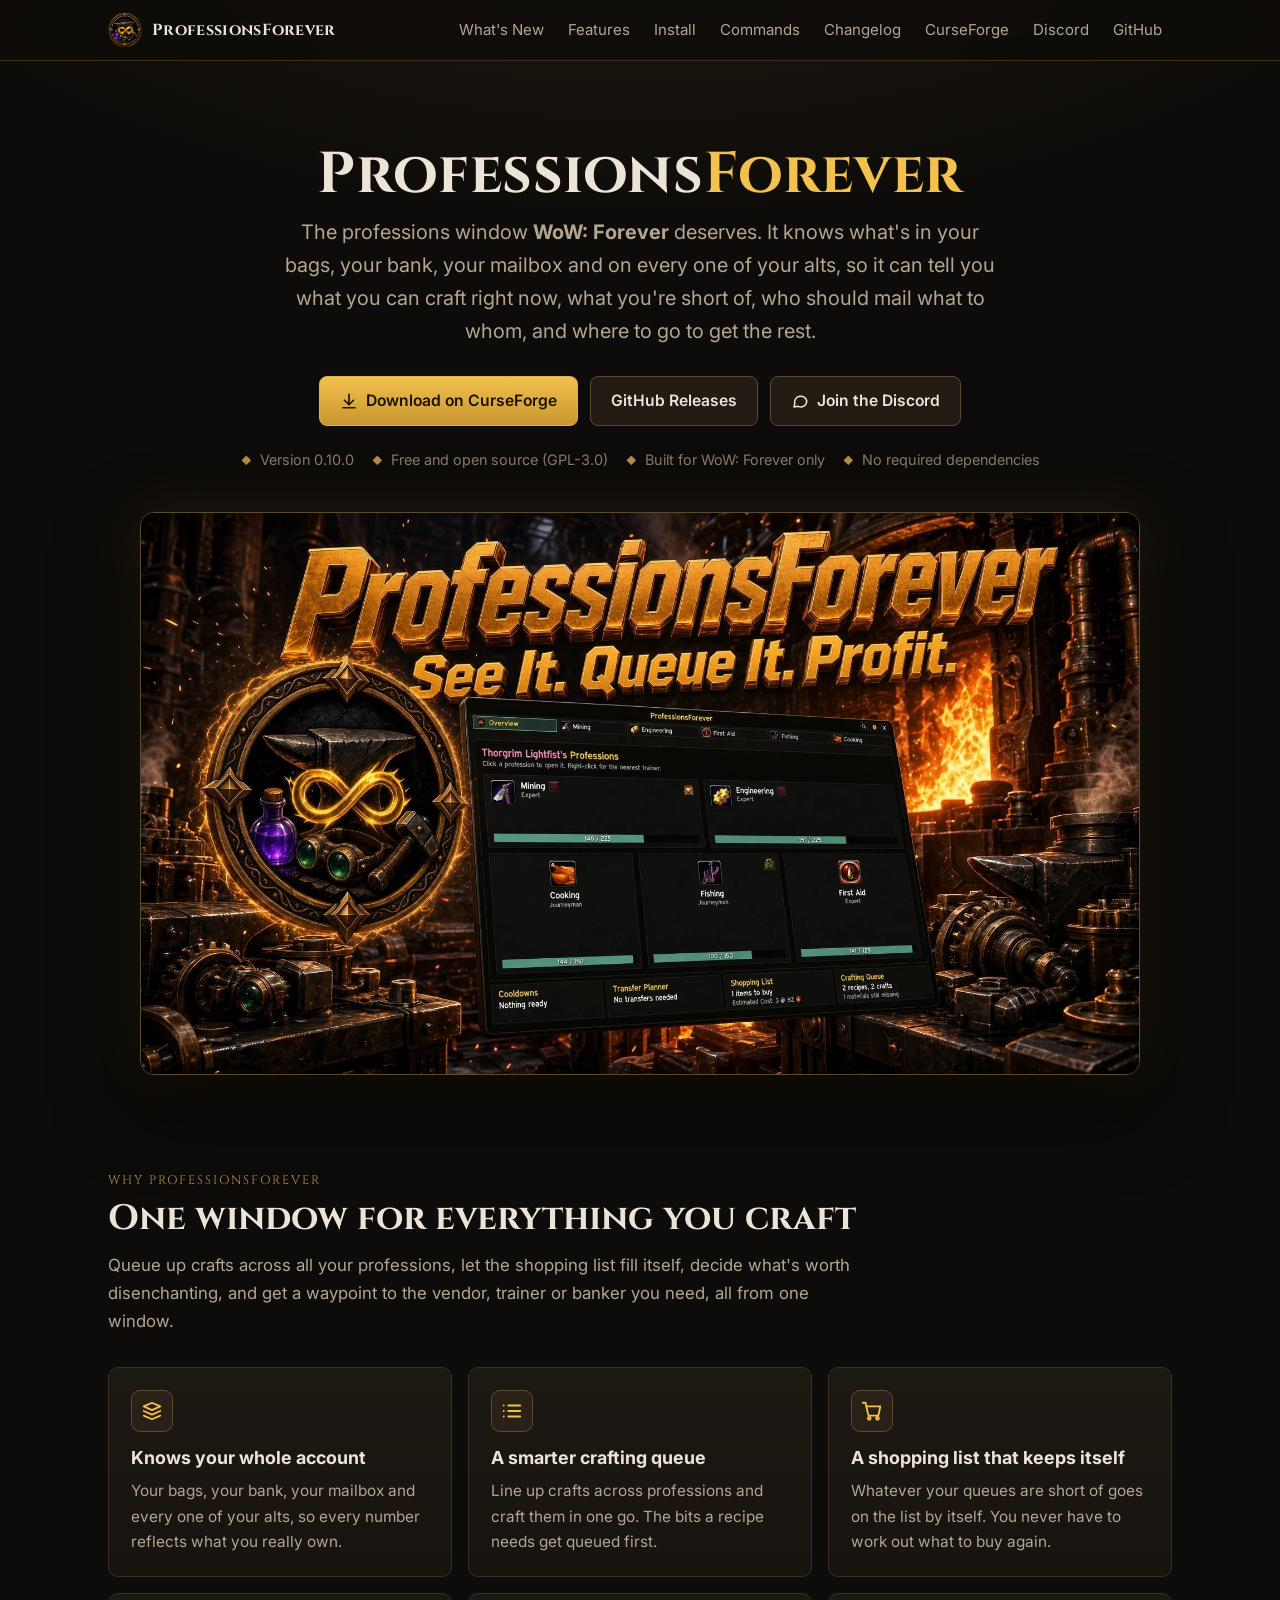
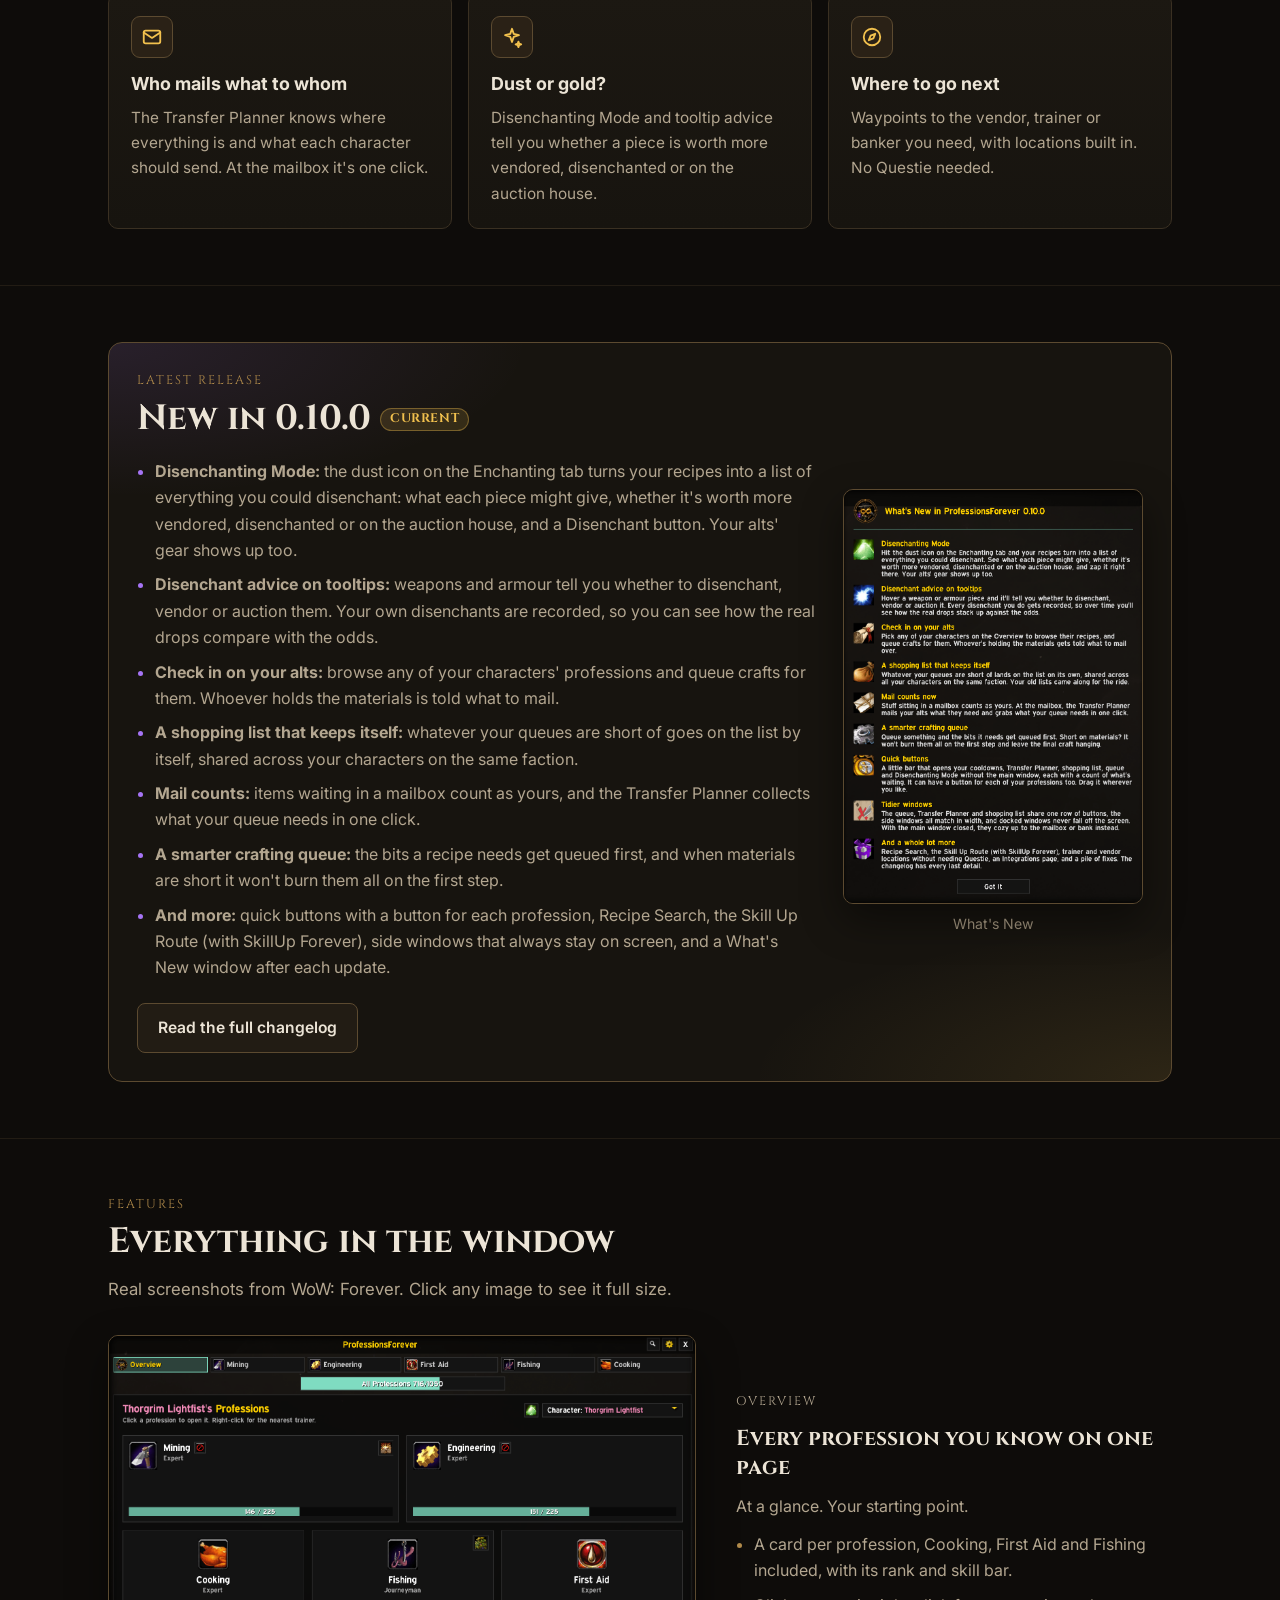
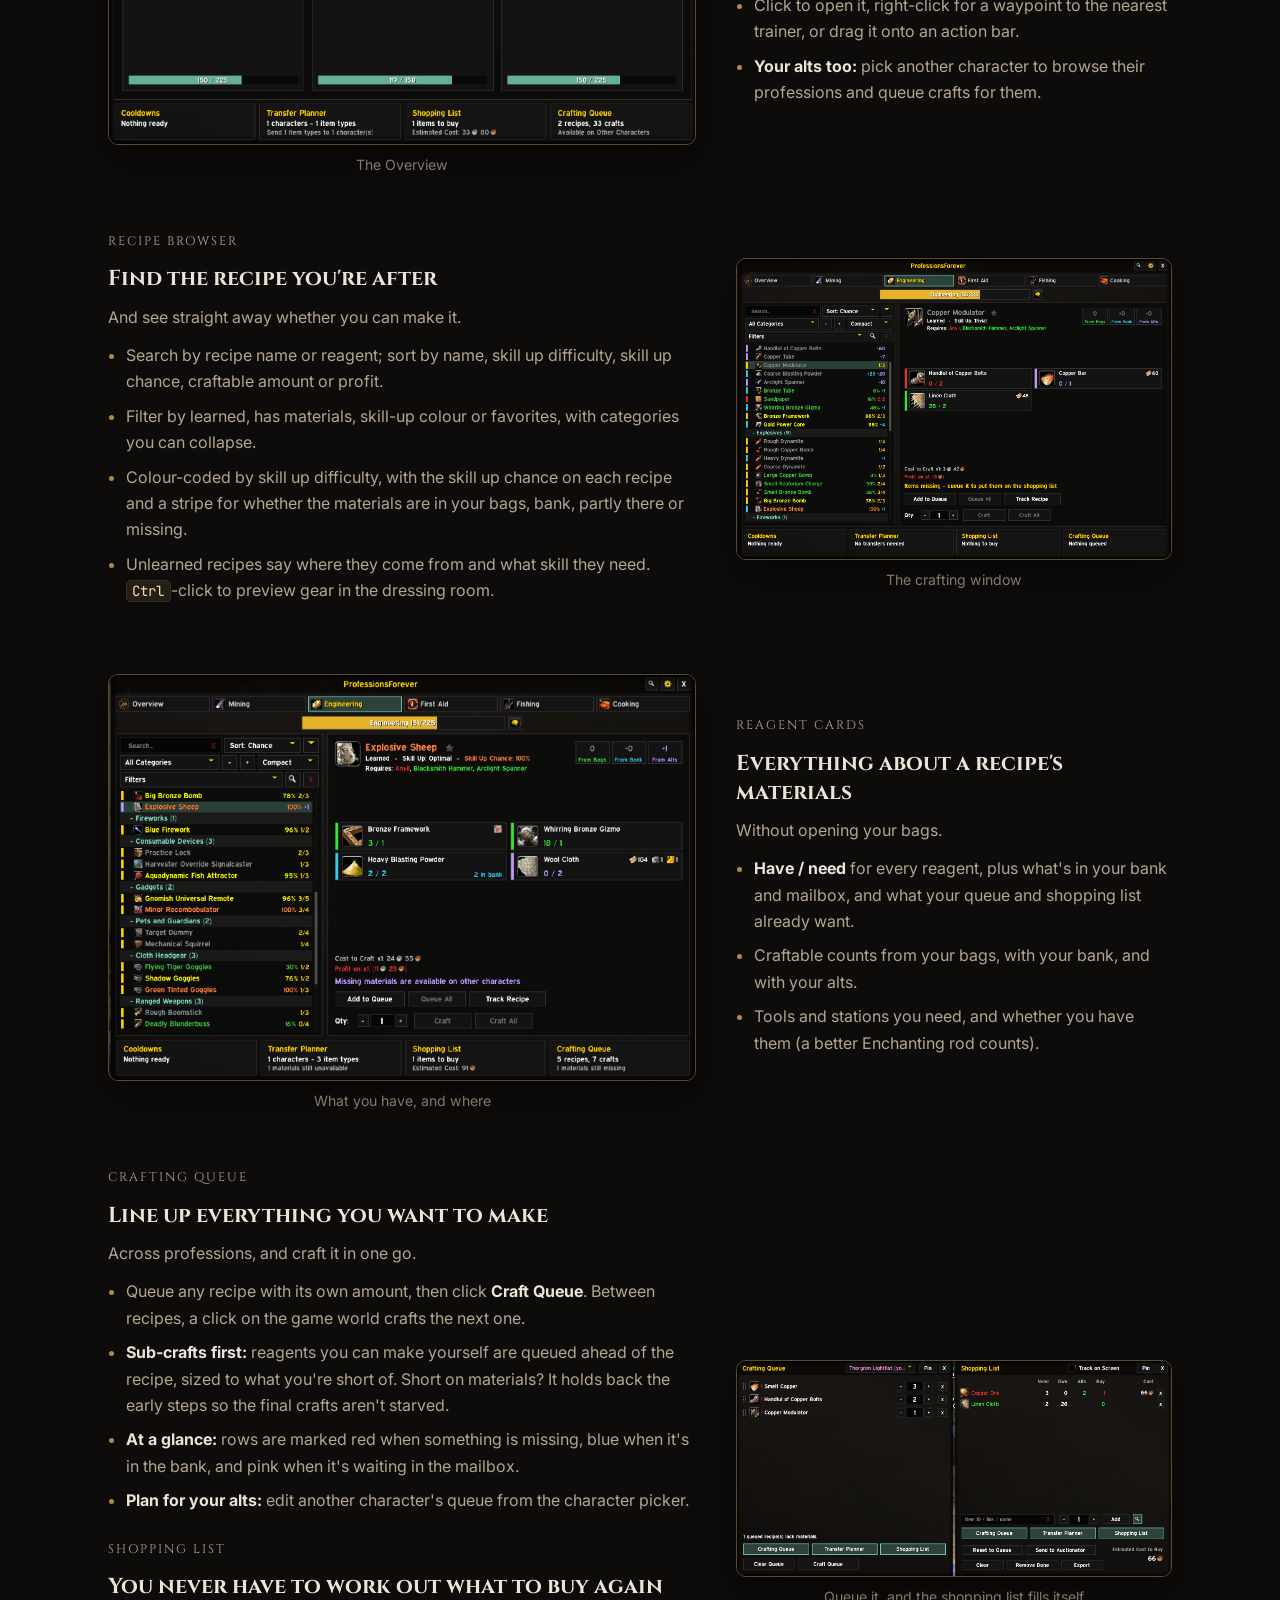
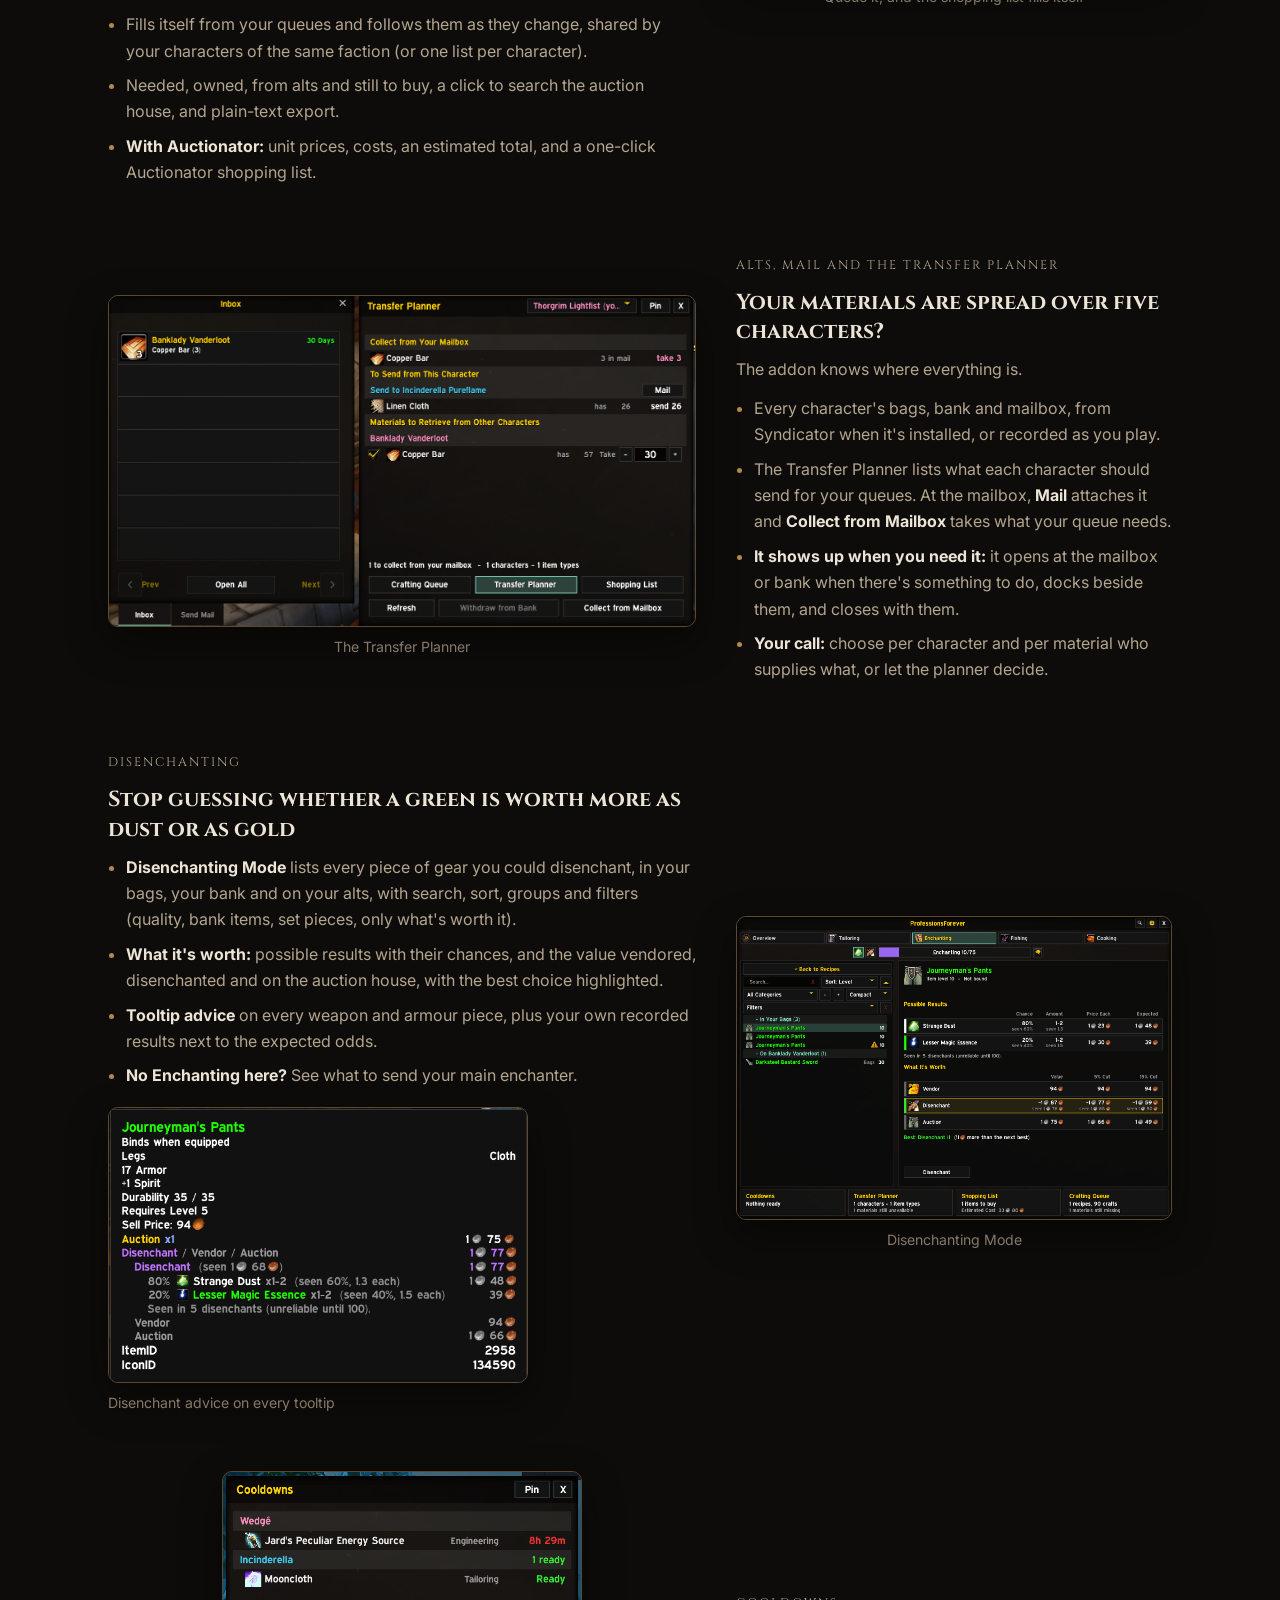
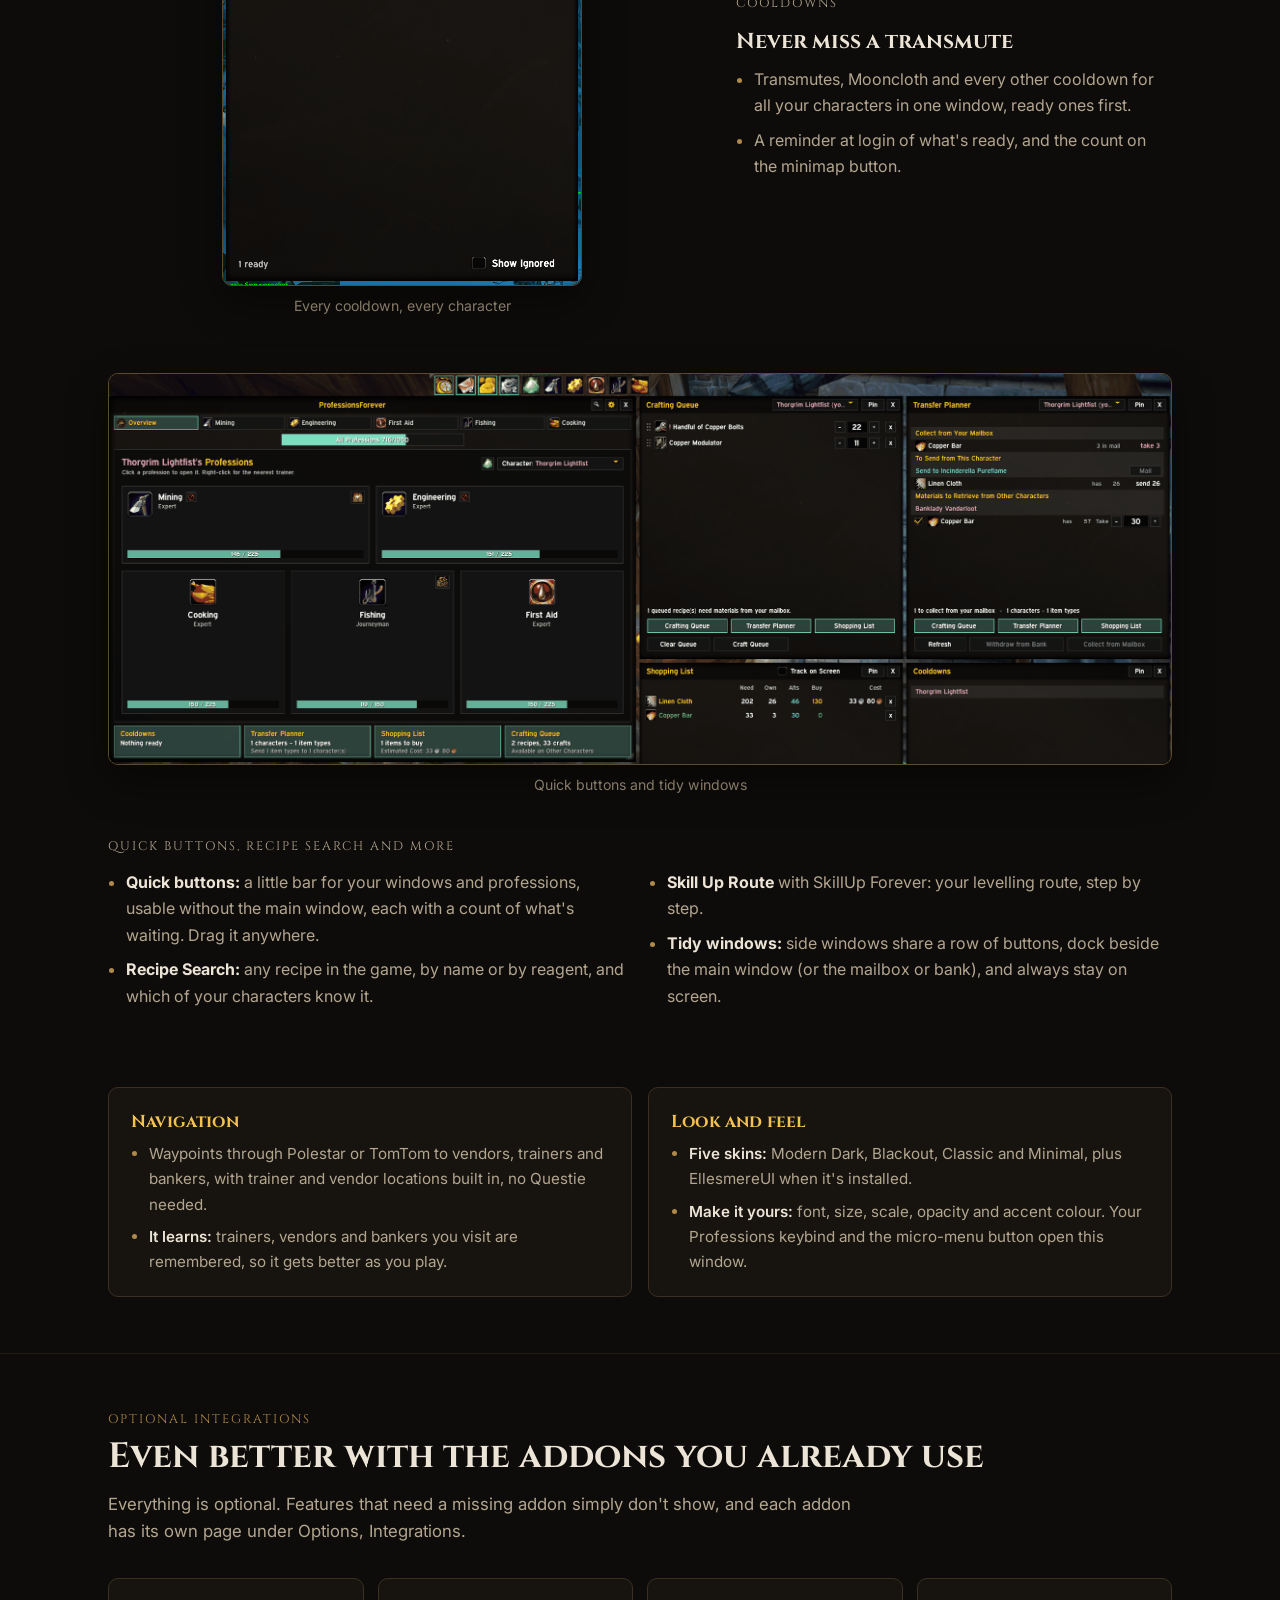
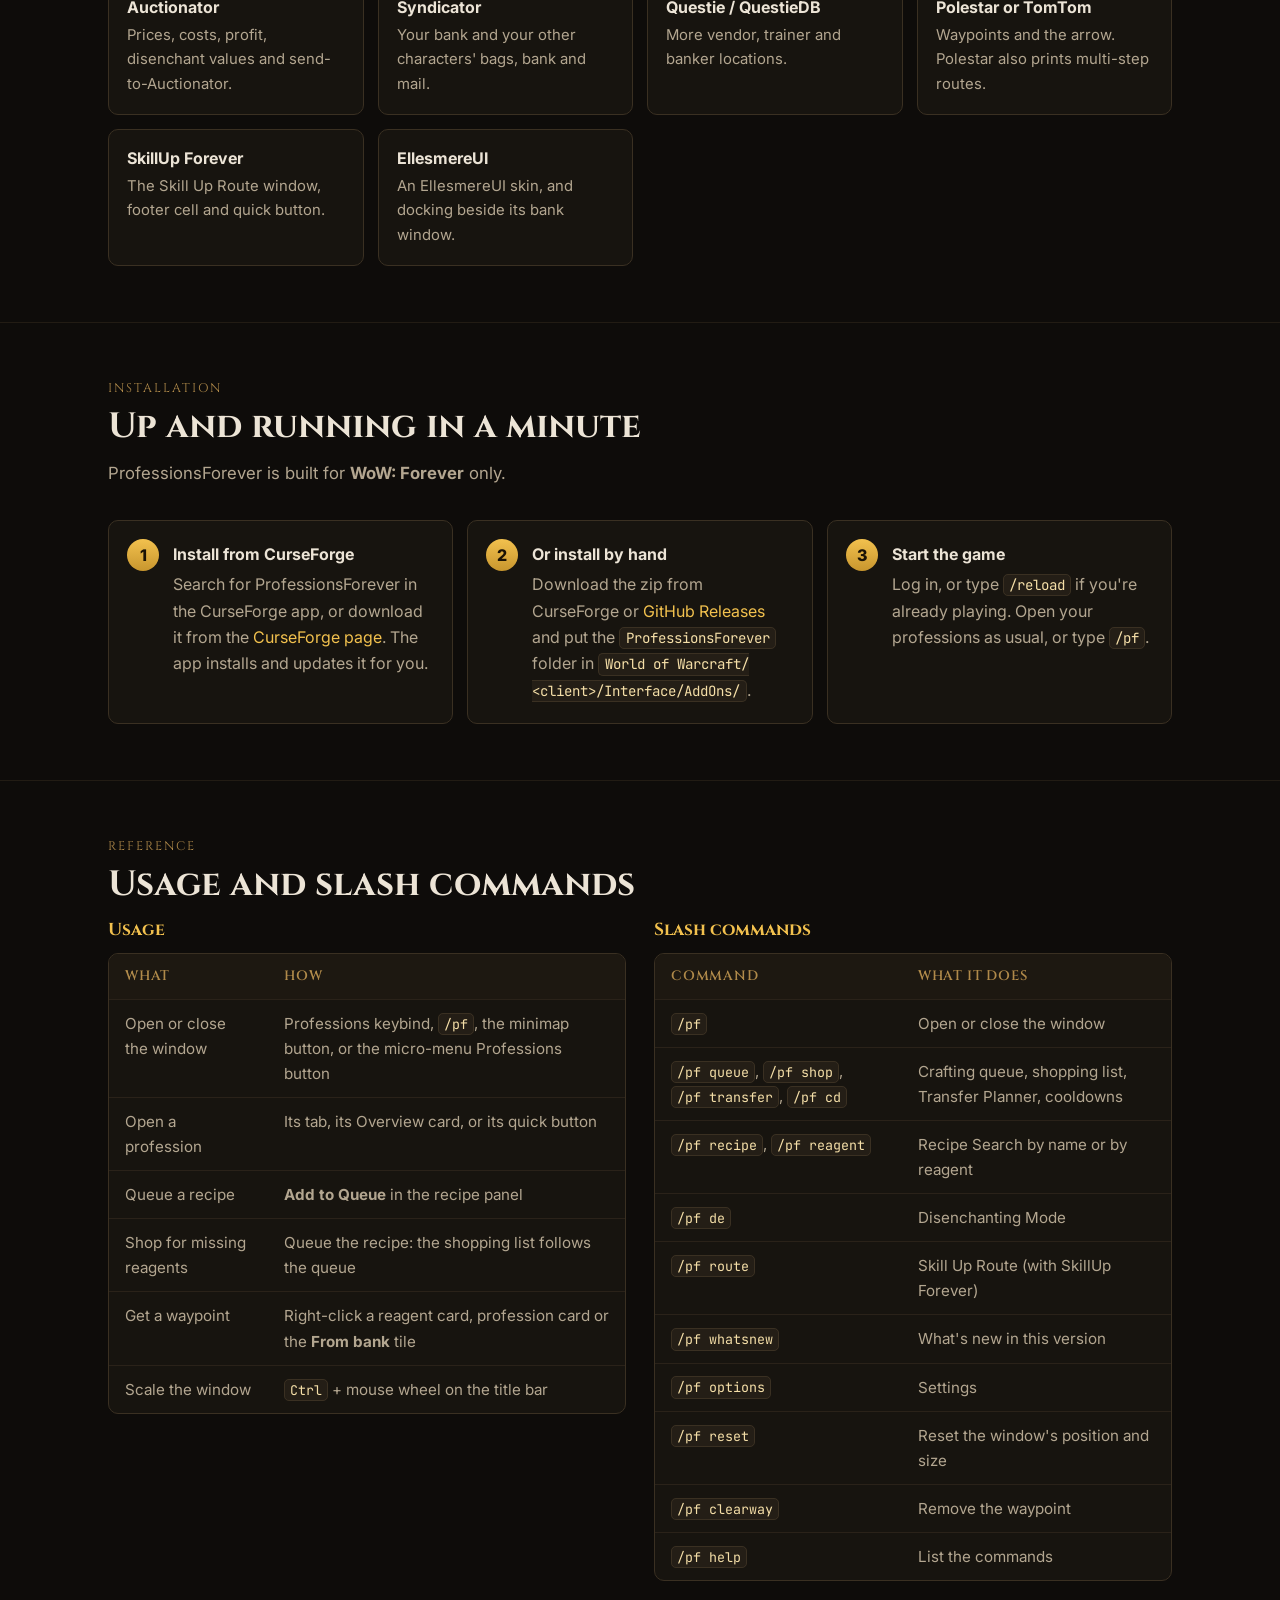
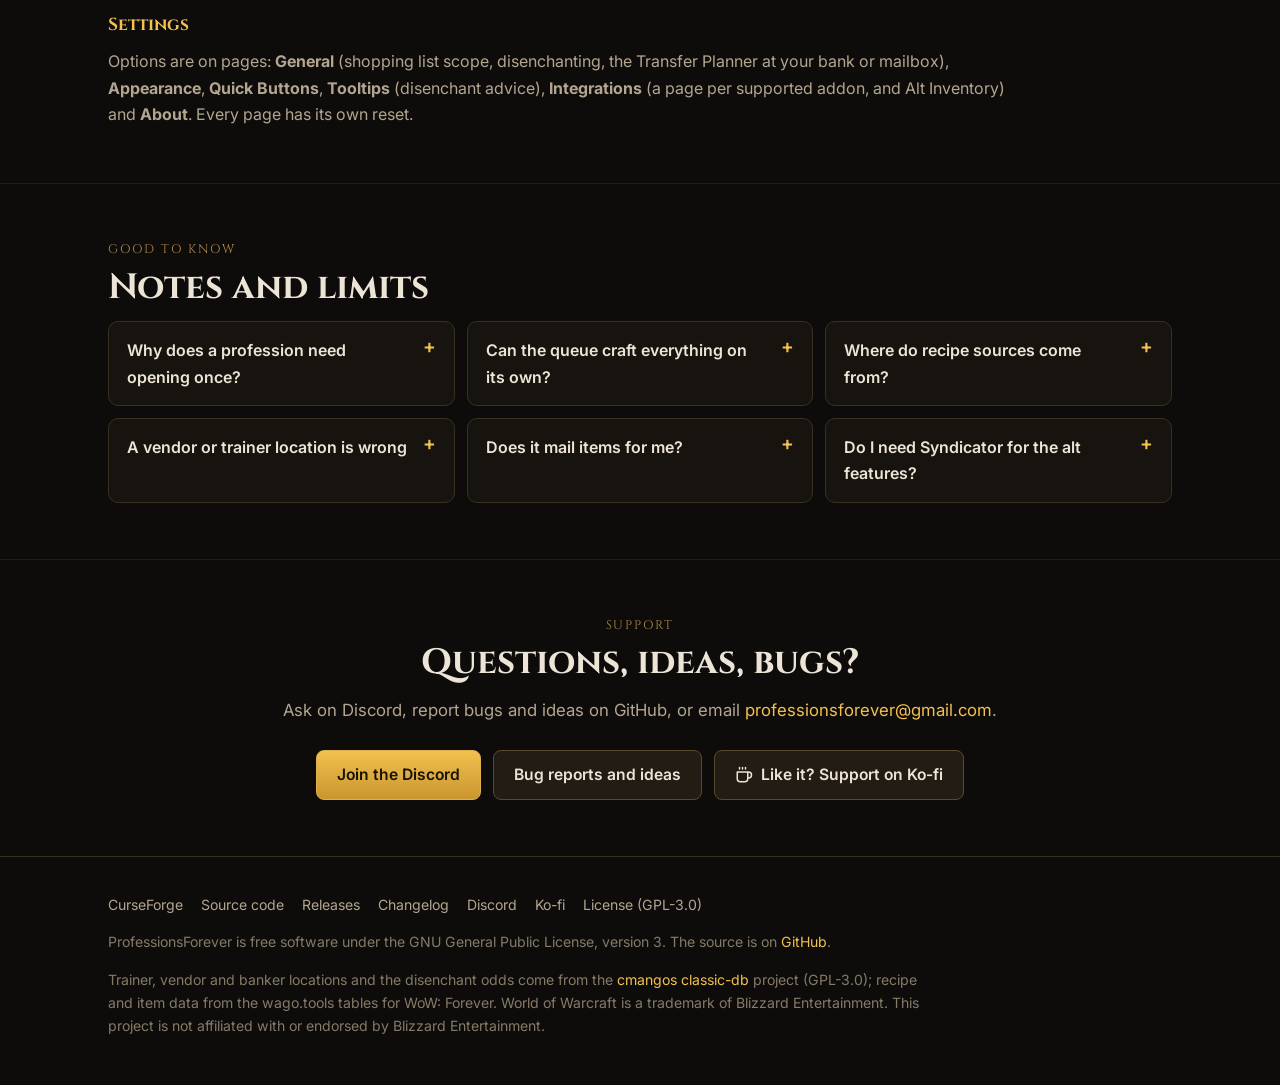
==== index.html @ 2fb2c8c6 "Initial Commit" ====
<!doctype html>
<html lang="en">
<head>
	<meta charset="utf-8">
	<meta name="viewport" content="width=device-width, initial-scale=1">
	<title>ProfessionsForever: the professions window for WoW: Forever</title>
	<meta name="description" content="The professions window WoW: Forever deserves. It knows what's in your bags, your bank, your mailbox and on every one of your alts: a crafting queue, a shopping list that fills itself, a Transfer Planner, Disenchanting Mode, cooldowns and waypoints to vendors, trainers and bankers.">
	<meta name="theme-color" content="#0e0c0a">
	<meta property="og:type" content="website">
	<meta property="og:title" content="ProfessionsForever">
	<meta property="og:description" content="The professions window WoW: Forever deserves. It knows what's in your bags, your bank, your mailbox and on every one of your alts.">
	<meta property="og:url" content="https://professionsforever.github.io/Professions_Forever-website/">
	<meta property="og:image" content="https://professionsforever.github.io/Professions_Forever-website/assets/screenshots/banner.jpg">
	<meta property="og:image:width" content="1792">
	<meta property="og:image:height" content="1008">
	<meta name="twitter:card" content="summary_large_image">
	<link rel="canonical" href="https://professionsforever.github.io/Professions_Forever-website/">
	<link rel="icon" type="image/png" href="assets/favicon.png">
	<link rel="preconnect" href="https://fonts.googleapis.com">
	<link rel="preconnect" href="https://fonts.gstatic.com" crossorigin>
	<link href="https://fonts.googleapis.com/css2?family=Cinzel:wght@600;700&family=Inter:wght@400;500;600;700;800&family=JetBrains+Mono:wght@400;500&display=swap" rel="stylesheet">
	<link rel="stylesheet" href="assets/style.css">
</head>
<body>
<a class="skip" href="#main">Skip to content</a>

<header class="site-header">
	<div class="wrap">
		<a class="brand" href="./"><img src="assets/favicon.png" alt="" width="34" height="34">ProfessionsForever</a>
		<button class="nav-toggle" aria-expanded="false" aria-controls="nav">Menu</button>
		<nav class="nav" id="nav" aria-label="Main">
			<a href="#new">What's New</a>
			<a href="#features">Features</a>
			<a href="#install">Install</a>
			<a href="#commands">Commands</a>
			<a href="changelog.html">Changelog</a>
			<a href="https://www.curseforge.com/wow/addons/professionsforever">CurseForge</a>
			<a href="https://discord.gg/Ay4E5GEhA2">Discord</a>
			<a href="https://github.com/ProfessionsForever/Professions_Forever">GitHub</a>
		</nav>
	</div>
</header>

<main id="main">

<!-- Hero -->
<div class="hero">
	<div class="wrap">
		<h1>Professions<wbr><span>Forever</span></h1>
		<p class="tagline">The professions window <strong>WoW: Forever</strong> deserves. It knows what's in your bags, your bank, your mailbox and on every one of your alts, so it can tell you what you can craft right now, what you're short of, who should mail what to whom, and where to go to get the rest.</p>
		<div class="cta">
			<a class="btn btn-primary" href="https://www.curseforge.com/wow/addons/professionsforever">
				<svg viewBox="0 0 24 24" fill="none" stroke="currentColor" stroke-width="2.2" stroke-linecap="round" stroke-linejoin="round" aria-hidden="true"><path d="M12 3v12M6 11l6 6 6-6M4 21h16"/></svg>
				Download on CurseForge
			</a>
			<a class="btn" href="https://github.com/ProfessionsForever/Professions_Forever/releases/latest">GitHub Releases</a>
			<a class="btn" href="https://discord.gg/Ay4E5GEhA2">
				<svg viewBox="0 0 24 24" fill="none" stroke="currentColor" stroke-width="2" stroke-linecap="round" stroke-linejoin="round" aria-hidden="true"><path d="M21 12a8 8 0 0 1-11.6 7.1L4 20l1-4.6A8 8 0 1 1 21 12z"/></svg>
				Join the Discord
			</a>
		</div>
		<div class="meta-line">
			<span>Version 0.10.0</span>
			<span>Free and open source (GPL-3.0)</span>
			<span>Built for WoW: Forever only</span>
			<span>No required dependencies</span>
		</div>
		<figure class="hero-shot">
			<a href="assets/screenshots/banner.jpg" class="zoom"><img src="assets/screenshots/banner.jpg" alt="ProfessionsForever banner: See It. Queue It. Profit. The Overview window in front of a forge." width="1792" height="1008" fetchpriority="high"></a>
		</figure>
	</div>
</div>

<!-- Pillars -->
<section id="why" aria-labelledby="why-title">
	<div class="wrap">
		<p class="eyebrow">Why ProfessionsForever</p>
		<h2 id="why-title">One window for everything you craft</h2>
		<p class="lead">Queue up crafts across all your professions, let the shopping list fill itself, decide what's worth disenchanting, and get a waypoint to the vendor, trainer or banker you need, all from one window.</p>
		<div class="pillars">
			<div class="pillar">
				<div class="ico"><svg viewBox="0 0 24 24" fill="none" stroke="currentColor" stroke-width="2" stroke-linecap="round" stroke-linejoin="round" aria-hidden="true"><path d="M3 7l9-4 9 4-9 4-9-4z"/><path d="M3 12l9 4 9-4M3 17l9 4 9-4"/></svg></div>
				<h3>Knows your whole account</h3>
				<p>Your bags, your bank, your mailbox and every one of your alts, so every number reflects what you really own.</p>
			</div>
			<div class="pillar">
				<div class="ico"><svg viewBox="0 0 24 24" fill="none" stroke="currentColor" stroke-width="2" stroke-linecap="round" stroke-linejoin="round" aria-hidden="true"><path d="M8 6h13M8 12h13M8 18h13M3 6h.01M3 12h.01M3 18h.01"/></svg></div>
				<h3>A smarter crafting queue</h3>
				<p>Line up crafts across professions and craft them in one go. The bits a recipe needs get queued first.</p>
			</div>
			<div class="pillar">
				<div class="ico"><svg viewBox="0 0 24 24" fill="none" stroke="currentColor" stroke-width="2" stroke-linecap="round" stroke-linejoin="round" aria-hidden="true"><circle cx="9" cy="20" r="1.5"/><circle cx="18" cy="20" r="1.5"/><path d="M2 3h3l2.7 12.4a2 2 0 0 0 2 1.6h7.7a2 2 0 0 0 2-1.6L21 7H6"/></svg></div>
				<h3>A shopping list that keeps itself</h3>
				<p>Whatever your queues are short of goes on the list by itself. You never have to work out what to buy again.</p>
			</div>
			<div class="pillar">
				<div class="ico"><svg viewBox="0 0 24 24" fill="none" stroke="currentColor" stroke-width="2" stroke-linecap="round" stroke-linejoin="round" aria-hidden="true"><rect x="3" y="5" width="18" height="14" rx="2"/><path d="M3 7l9 6 9-6"/></svg></div>
				<h3>Who mails what to whom</h3>
				<p>The Transfer Planner knows where everything is and what each character should send. At the mailbox it's one click.</p>
			</div>
			<div class="pillar">
				<div class="ico"><svg viewBox="0 0 24 24" fill="none" stroke="currentColor" stroke-width="2" stroke-linecap="round" stroke-linejoin="round" aria-hidden="true"><path d="M12 3l1.9 5.6L19.5 10l-5.6 1.9L12 17.5l-1.9-5.6L4.5 10l5.6-1.4L12 3z"/><path d="M19 17l.8 2.2L22 20l-2.2.8L19 23l-.8-2.2L16 20l2.2-.8L19 17z"/></svg></div>
				<h3>Dust or gold?</h3>
				<p>Disenchanting Mode and tooltip advice tell you whether a piece is worth more vendored, disenchanted or on the auction house.</p>
			</div>
			<div class="pillar">
				<div class="ico"><svg viewBox="0 0 24 24" fill="none" stroke="currentColor" stroke-width="2" stroke-linecap="round" stroke-linejoin="round" aria-hidden="true"><circle cx="12" cy="12" r="9"/><path d="M15.5 8.5l-2 5-5 2 2-5 5-2z"/></svg></div>
				<h3>Where to go next</h3>
				<p>Waypoints to the vendor, trainer or banker you need, with locations built in. No Questie needed.</p>
			</div>
		</div>
	</div>
</section>

<!-- What's new -->
<section id="new" aria-labelledby="new-title">
	<div class="wrap">
		<div class="new-box">
			<div class="new-text">
				<p class="eyebrow">Latest release</p>
				<h2 id="new-title">New in 0.10.0 <span class="badge">CURRENT</span></h2>
				<ul class="new-list">
					<li><strong>Disenchanting Mode:</strong> the dust icon on the Enchanting tab turns your recipes into a list of everything you could disenchant: what each piece might give, whether it's worth more vendored, disenchanted or on the auction house, and a Disenchant button. Your alts' gear shows up too.</li>
					<li><strong>Disenchant advice on tooltips:</strong> weapons and armour tell you whether to disenchant, vendor or auction them. Your own disenchants are recorded, so you can see how the real drops compare with the odds.</li>
					<li><strong>Check in on your alts:</strong> browse any of your characters' professions and queue crafts for them. Whoever holds the materials is told what to mail.</li>
					<li><strong>A shopping list that keeps itself:</strong> whatever your queues are short of goes on the list by itself, shared across your characters on the same faction.</li>
					<li><strong>Mail counts:</strong> items waiting in a mailbox count as yours, and the Transfer Planner collects what your queue needs in one click.</li>
					<li><strong>A smarter crafting queue:</strong> the bits a recipe needs get queued first, and when materials are short it won't burn them all on the first step.</li>
					<li><strong>And more:</strong> quick buttons with a button for each profession, Recipe Search, the Skill Up Route (with SkillUp Forever), side windows that always stay on screen, and a What's New window after each update.</li>
				</ul>
				<a class="btn" href="changelog.html">Read the full changelog</a>
			</div>
			<figure class="shot new-shot">
				<a href="assets/screenshots/whats-new.png" class="zoom"><img src="assets/screenshots/whats-new.png" alt="The What's New window in game, listing the highlights of version 0.10.0." width="875" height="1214" loading="lazy"></a>
				<figcaption>What's New</figcaption>
			</figure>
		</div>
	</div>
</section>

<!-- Features -->
<section id="features" aria-labelledby="features-title">
	<div class="wrap">
		<p class="eyebrow">Features</p>
		<h2 id="features-title">Everything in the window</h2>
		<p class="lead">Real screenshots from WoW: Forever. Click any image to see it full size.</p>

		<div class="tour">
			<div class="tour-row" id="overview">
				<figure class="shot">
					<a href="assets/screenshots/overview.png" class="zoom"><img src="assets/screenshots/overview.png" alt="The Overview tab: cards for Mining, Engineering, Cooking, Fishing and First Aid with skill bars, and the footer showing cooldowns, transfers, shopping list and crafting queue." width="1623" height="1128" loading="lazy"></a>
					<figcaption>The Overview</figcaption>
				</figure>
				<div class="tour-text">
					<p class="eyebrow">Overview</p>
					<h3>Every profession you know on one page</h3>
					<p>At a glance. Your starting point.</p>
					<ul>
						<li>A card per profession, Cooking, First Aid and Fishing included, with its rank and skill bar.</li>
						<li>Click to open it, right-click for a waypoint to the nearest trainer, or drag it onto an action bar.</li>
						<li><strong>Your alts too:</strong> pick another character to browse their professions and queue crafts for them.</li>
					</ul>
				</div>
			</div>

			<div class="tour-row" id="recipes">
				<figure class="shot">
					<a href="assets/screenshots/recipe-missing.png" class="zoom"><img src="assets/screenshots/recipe-missing.png" alt="The Engineering recipe browser with Copper Modulator selected: recipes coloured by difficulty with skill up chances, reagent cards, and the hint to queue it to put missing items on the shopping list." width="1635" height="1131" loading="lazy"></a>
					<figcaption>The crafting window</figcaption>
				</figure>
				<div class="tour-text">
					<p class="eyebrow">Recipe browser</p>
					<h3>Find the recipe you're after</h3>
					<p>And see straight away whether you can make it.</p>
					<ul>
						<li>Search by recipe name or reagent; sort by name, skill up difficulty, skill up chance, craftable amount or profit.</li>
						<li>Filter by learned, has materials, skill-up colour or favorites, with categories you can collapse.</li>
						<li>Colour-coded by skill up difficulty, with the skill up chance on each recipe and a stripe for whether the materials are in your bags, bank, partly there or missing.</li>
						<li>Unlearned recipes say where they come from and what skill they need. <kbd>Ctrl</kbd>-click to preview gear in the dressing room.</li>
					</ul>
				</div>
			</div>

			<div class="tour-row" id="reagents">
				<figure class="shot">
					<a href="assets/screenshots/recipe-browser.png" class="zoom"><img src="assets/screenshots/recipe-browser.png" alt="Explosive Sheep in the Engineering recipe browser: reagent cards with have and need counts, what's in the bank and on alts, the From Bags, From Bank and From Alts tiles, required tools, and craft cost and profit." width="1635" height="1131" loading="lazy"></a>
					<figcaption>What you have, and where</figcaption>
				</figure>
				<div class="tour-text">
					<p class="eyebrow">Reagent cards</p>
					<h3>Everything about a recipe's materials</h3>
					<p>Without opening your bags.</p>
					<ul>
						<li><strong>Have / need</strong> for every reagent, plus what's in your bank and mailbox, and what your queue and shopping list already want.</li>
						<li>Craftable counts from your bags, with your bank, and with your alts.</li>
						<li>Tools and stations you need, and whether you have them (a better Enchanting rod counts).</li>
					</ul>
				</div>
			</div>

			<div class="tour-row" id="queue">
				<figure class="shot">
					<a href="assets/screenshots/queue-shopping.png" class="zoom"><img src="assets/screenshots/queue-shopping.png" alt="The Crafting Queue with Smelt Copper, Handful of Copper Bolts and Copper Modulator, next to the Shopping List with Copper Ore and Linen Cloth, their need, own, alts and buy columns, and the estimated cost." width="1641" height="814" loading="lazy"></a>
					<figcaption>Queue it, and the shopping list fills itself</figcaption>
				</figure>
				<div class="tour-text">
					<p class="eyebrow">Crafting queue</p>
					<h3>Line up everything you want to make</h3>
					<p>Across professions, and craft it in one go.</p>
					<ul>
						<li>Queue any recipe with its own amount, then click <strong>Craft Queue</strong>. Between recipes, a click on the game world crafts the next one.</li>
						<li><strong>Sub-crafts first:</strong> reagents you can make yourself are queued ahead of the recipe, sized to what you're short of. Short on materials? It holds back the early steps so the final crafts aren't starved.</li>
						<li><strong>At a glance:</strong> rows are marked red when something is missing, blue when it's in the bank, and pink when it's waiting in the mailbox.</li>
						<li><strong>Plan for your alts:</strong> edit another character's queue from the character picker.</li>
					</ul>
					<p class="eyebrow sub-eyebrow">Shopping list</p>
					<h3>You never have to work out what to buy again</h3>
					<ul>
						<li>Fills itself from your queues and follows them as they change, shared by your characters of the same faction (or one list per character).</li>
						<li>Needed, owned, from alts and still to buy, a click to search the auction house, and plain-text export.</li>
						<li><strong>With Auctionator:</strong> unit prices, costs, an estimated total, and a one-click Auctionator shopping list.</li>
					</ul>
				</div>
			</div>

			<div class="tour-row" id="alts">
				<figure class="shot">
					<a href="assets/screenshots/transfer-mailbox.png" class="zoom"><img src="assets/screenshots/transfer-mailbox.png" alt="The Transfer Planner beside an open mailbox: Copper Bar to collect from the mailbox, Linen Cloth to send to another character with a Mail button, and Copper Bar to retrieve from a bank alt." width="1426" height="803" loading="lazy"></a>
					<figcaption>The Transfer Planner</figcaption>
				</figure>
				<div class="tour-text">
					<p class="eyebrow">Alts, mail and the Transfer Planner</p>
					<h3>Your materials are spread over five characters?</h3>
					<p>The addon knows where everything is.</p>
					<ul>
						<li>Every character's bags, bank and mailbox, from Syndicator when it's installed, or recorded as you play.</li>
						<li>The Transfer Planner lists what each character should send for your queues. At the mailbox, <strong>Mail</strong> attaches it and <strong>Collect from Mailbox</strong> takes what your queue needs.</li>
						<li><strong>It shows up when you need it:</strong> it opens at the mailbox or bank when there's something to do, docks beside them, and closes with them.</li>
						<li><strong>Your call:</strong> choose per character and per material who supplies what, or let the planner decide.</li>
					</ul>
				</div>
			</div>

			<div class="tour-row" id="disenchanting">
				<figure class="shot">
					<a href="assets/screenshots/disenchanting-mode.png" class="zoom"><img src="assets/screenshots/disenchanting-mode.png" alt="Disenchanting Mode on the Enchanting tab: Journeyman's Pants selected, with possible results and chances, and a comparison of vendor, disenchant and auction value that highlights Disenchant as the best choice." width="1623" height="1128" loading="lazy"></a>
					<figcaption>Disenchanting Mode</figcaption>
				</figure>
				<div class="tour-text">
					<p class="eyebrow">Disenchanting</p>
					<h3>Stop guessing whether a green is worth more as dust or as gold</h3>
					<ul>
						<li><strong>Disenchanting Mode</strong> lists every piece of gear you could disenchant, in your bags, your bank and on your alts, with search, sort, groups and filters (quality, bank items, set pieces, only what's worth it).</li>
						<li><strong>What it's worth:</strong> possible results with their chances, and the value vendored, disenchanted and on the auction house, with the best choice highlighted.</li>
						<li><strong>Tooltip advice</strong> on every weapon and armour piece, plus your own recorded results next to the expected odds.</li>
						<li><strong>No Enchanting here?</strong> See what to send your main enchanter.</li>
					</ul>
					<figure class="shot shot-inline">
						<a href="assets/screenshots/disenchant-tooltip.png" class="zoom"><img src="assets/screenshots/disenchant-tooltip.png" alt="An item tooltip for Journeyman's Pants with the verdict Disenchant / Vendor / Auction, every result with its chance and value, and the rates seen in your own disenchants." width="685" height="450" loading="lazy"></a>
						<figcaption>Disenchant advice on every tooltip</figcaption>
					</figure>
				</div>
			</div>

			<div class="tour-row" id="cooldowns">
				<figure class="shot shot-narrow">
					<a href="assets/screenshots/cooldowns.png" class="zoom"><img src="assets/screenshots/cooldowns.png" alt="The Cooldowns window listing Jard's Peculiar Energy Source on one character with 8 hours 29 minutes left, and Mooncloth ready on another." width="710" height="819" loading="lazy"></a>
					<figcaption>Every cooldown, every character</figcaption>
				</figure>
				<div class="tour-text">
					<p class="eyebrow">Cooldowns</p>
					<h3>Never miss a transmute</h3>
					<ul>
						<li>Transmutes, Mooncloth and every other cooldown for all your characters in one window, ready ones first.</li>
						<li>A reminder at login of what's ready, and the count on the minimap button.</li>
					</ul>
				</div>
			</div>

			<div class="tour-row tour-row-wide" id="more">
				<figure class="shot">
					<a href="assets/screenshots/workspace.png" class="zoom"><img src="assets/screenshots/workspace.png" alt="The quick buttons bar above the main window, with the Crafting Queue, Transfer Planner, Shopping List and Cooldowns docked beside it." width="2200" height="809" loading="lazy"></a>
					<figcaption>Quick buttons and tidy windows</figcaption>
				</figure>
				<div class="tour-text">
					<p class="eyebrow">Quick buttons, Recipe Search and more</p>
					<ul class="cols">
						<li><strong>Quick buttons:</strong> a little bar for your windows and professions, usable without the main window, each with a count of what's waiting. Drag it anywhere.</li>
						<li><strong>Recipe Search:</strong> any recipe in the game, by name or by reagent, and which of your characters know it.</li>
						<li><strong>Skill Up Route</strong> with SkillUp Forever: your levelling route, step by step.</li>
						<li><strong>Tidy windows:</strong> side windows share a row of buttons, dock beside the main window (or the mailbox or bank), and always stay on screen.</li>
					</ul>
				</div>
			</div>
		</div>

		<div class="features features-tail">
			<article class="feature">
				<h3>Navigation</h3>
				<ul>
					<li>Waypoints through Polestar or TomTom to vendors, trainers and bankers, with trainer and vendor locations built in, no Questie needed.</li>
					<li><strong>It learns:</strong> trainers, vendors and bankers you visit are remembered, so it gets better as you play.</li>
				</ul>
			</article>
			<article class="feature">
				<h3>Look and feel</h3>
				<ul>
					<li><strong>Five skins:</strong> Modern Dark, Blackout, Classic and Minimal, plus EllesmereUI when it's installed.</li>
					<li><strong>Make it yours:</strong> font, size, scale, opacity and accent colour. Your Professions keybind and the micro-menu button open this window.</li>
				</ul>
			</article>
		</div>
	</div>
</section>

<!-- Integrations -->
<section id="integrations" aria-labelledby="int-title">
	<div class="wrap">
		<p class="eyebrow">Optional integrations</p>
		<h2 id="int-title">Even better with the addons you already use</h2>
		<p class="lead">Everything is optional. Features that need a missing addon simply don't show, and each addon has its own page under Options, Integrations.</p>
		<div class="integrations">
			<div class="integration"><h3>Auctionator</h3><p>Prices, costs, profit, disenchant values and send-to-Auctionator.</p></div>
			<div class="integration"><h3>Syndicator</h3><p>Your bank and your other characters' bags, bank and mail.</p></div>
			<div class="integration"><h3>Questie / QuestieDB</h3><p>More vendor, trainer and banker locations.</p></div>
			<div class="integration"><h3>Polestar or TomTom</h3><p>Waypoints and the arrow. Polestar also prints multi-step routes.</p></div>
			<div class="integration"><h3>SkillUp Forever</h3><p>The Skill Up Route window, footer cell and quick button.</p></div>
			<div class="integration"><h3>EllesmereUI</h3><p>An EllesmereUI skin, and docking beside its bank window.</p></div>
		</div>
	</div>
</section>

<!-- Install -->
<section id="install" aria-labelledby="install-title">
	<div class="wrap">
		<p class="eyebrow">Installation</p>
		<h2 id="install-title">Up and running in a minute</h2>
		<p class="lead">ProfessionsForever is built for <strong>WoW: Forever</strong> only.</p>
		<ol class="steps">
			<li><strong>Install from CurseForge</strong>Search for ProfessionsForever in the CurseForge app, or download it from the <a href="https://www.curseforge.com/wow/addons/professionsforever">CurseForge page</a>. The app installs and updates it for you.</li>
			<li><strong>Or install by hand</strong>Download the zip from CurseForge or <a href="https://github.com/ProfessionsForever/Professions_Forever/releases/latest">GitHub Releases</a> and put the <code>ProfessionsForever</code> folder in <code>World of Warcraft/<wbr>&lt;client&gt;/<wbr>Interface/<wbr>AddOns/</code>.</li>
			<li><strong>Start the game</strong>Log in, or type <code>/reload</code> if you're already playing. Open your professions as usual, or type <code>/pf</code>.</li>
		</ol>
	</div>
</section>

<!-- Usage and commands -->
<section id="commands" aria-labelledby="cmd-title">
	<div class="wrap">
		<p class="eyebrow">Reference</p>
		<h2 id="cmd-title">Usage and slash commands</h2>
		<div class="ref-grid">
			<div>
				<h3 class="table-title" id="usage">Usage</h3>
				<div class="table-wrap">
					<table>
						<thead><tr><th scope="col">What</th><th scope="col">How</th></tr></thead>
						<tbody>
							<tr><td>Open or close the window</td><td>Professions keybind, <code>/pf</code>, the minimap button, or the micro-menu Professions button</td></tr>
							<tr><td>Open a profession</td><td>Its tab, its Overview card, or its quick button</td></tr>
							<tr><td>Queue a recipe</td><td><strong>Add to Queue</strong> in the recipe panel</td></tr>
							<tr><td>Shop for missing reagents</td><td>Queue the recipe: the shopping list follows the queue</td></tr>
							<tr><td>Get a waypoint</td><td>Right-click a reagent card, profession card or the <strong>From bank</strong> tile</td></tr>
							<tr><td>Scale the window</td><td><kbd>Ctrl</kbd> + mouse wheel on the title bar</td></tr>
						</tbody>
					</table>
				</div>
			</div>
			<div>
				<h3 class="table-title">Slash commands</h3>
				<div class="table-wrap">
					<table>
						<thead><tr><th scope="col">Command</th><th scope="col">What it does</th></tr></thead>
						<tbody>
							<tr><td><code>/pf</code></td><td>Open or close the window</td></tr>
							<tr><td><code>/pf queue</code>, <code>/pf shop</code>, <code>/pf transfer</code>, <code>/pf cd</code></td><td>Crafting queue, shopping list, Transfer Planner, cooldowns</td></tr>
							<tr><td><code>/pf recipe</code>, <code>/pf reagent</code></td><td>Recipe Search by name or by reagent</td></tr>
							<tr><td><code>/pf de</code></td><td>Disenchanting Mode</td></tr>
							<tr><td><code>/pf route</code></td><td>Skill Up Route (with SkillUp Forever)</td></tr>
							<tr><td><code>/pf whatsnew</code></td><td>What's new in this version</td></tr>
							<tr><td><code>/pf options</code></td><td>Settings</td></tr>
							<tr><td><code>/pf reset</code></td><td>Reset the window's position and size</td></tr>
							<tr><td><code>/pf clearway</code></td><td>Remove the waypoint</td></tr>
							<tr><td><code>/pf help</code></td><td>List the commands</td></tr>
						</tbody>
					</table>
				</div>
			</div>
		</div>
		<h3 class="table-title" id="settings">Settings</h3>
		<p class="settings-text">Options are on pages: <strong>General</strong> (shopping list scope, disenchanting, the Transfer Planner at your bank or mailbox), <strong>Appearance</strong>, <strong>Quick Buttons</strong>, <strong>Tooltips</strong> (disenchant advice), <strong>Integrations</strong> (a page per supported addon, and Alt Inventory) and <strong>About</strong>. Every page has its own reset.</p>
	</div>
</section>

<!-- Notes and limits -->
<section id="faq" aria-labelledby="faq-title">
	<div class="wrap">
		<p class="eyebrow">Good to know</p>
		<h2 id="faq-title">Notes and limits</h2>
		<div class="limits">
			<details>
				<summary>Why does a profession need opening once?</summary>
				<p>The game only gives recipe details for a profession while it's open, so open each profession once before its recipes are known.</p>
			</details>
			<details>
				<summary>Can the queue craft everything on its own?</summary>
				<p>The game only lets an addon start a craft from a click, so the queue waits for you to click the game world between recipes.</p>
			</details>
			<details>
				<summary>Where do recipe sources come from?</summary>
				<p>Where an unlearned recipe comes from is only known from the built-in data, Questie and the trainers you visit.</p>
			</details>
			<details>
				<summary>A vendor or trainer location is wrong</summary>
				<p>Vendor and trainer locations come from community data and may not be right everywhere. Let us know on <a href="https://discord.gg/Ay4E5GEhA2">Discord</a> or <a href="https://github.com/ProfessionsForever/Professions_Forever/issues">GitHub</a> when one is off.</p>
			</details>
			<details>
				<summary>Does it mail items for me?</summary>
				<p>It never sends mail by itself. At a mailbox, the Mail button fills in the recipient and attaches exactly what to send; you press Send.</p>
			</details>
			<details>
				<summary>Do I need Syndicator for the alt features?</summary>
				<p>No. Without it, every character's bags, bank and mailbox are recorded as you play. With Syndicator installed, its data is used instead.</p>
			</details>
		</div>
	</div>
</section>

<!-- Support -->
<section id="support" class="community" aria-labelledby="support-title">
	<div class="wrap">
		<p class="eyebrow">Support</p>
		<h2 id="support-title">Questions, ideas, bugs?</h2>
		<p class="lead">Ask on Discord, report bugs and ideas on GitHub, or email <a href="mailto:professionsforever@gmail.com">professionsforever@gmail.com</a>.</p>
		<div class="cta">
			<a class="btn btn-primary" href="https://discord.gg/Ay4E5GEhA2">Join the Discord</a>
			<a class="btn" href="https://github.com/ProfessionsForever/Professions_Forever/issues">Bug reports and ideas</a>
			<a class="btn" href="https://ko-fi.com/professionsforever">
				<svg viewBox="0 0 24 24" fill="none" stroke="currentColor" stroke-width="2" stroke-linecap="round" stroke-linejoin="round" aria-hidden="true"><path d="M17 8h1a4 4 0 0 1 0 8h-1M3 8h14v9a4 4 0 0 1-4 4H7a4 4 0 0 1-4-4V8zM6 2v2M10 2v2M14 2v2"/></svg>
				Like it? Support on Ko-fi
			</a>
		</div>
	</div>
</section>

</main>

<footer class="site-footer">
	<div class="wrap">
		<div class="footer-links">
			<a href="https://www.curseforge.com/wow/addons/professionsforever">CurseForge</a>
			<a href="https://github.com/ProfessionsForever/Professions_Forever">Source code</a>
			<a href="https://github.com/ProfessionsForever/Professions_Forever/releases">Releases</a>
			<a href="changelog.html">Changelog</a>
			<a href="https://discord.gg/Ay4E5GEhA2">Discord</a>
			<a href="https://ko-fi.com/professionsforever">Ko-fi</a>
			<a href="https://github.com/ProfessionsForever/Professions_Forever/blob/main/LICENSE">License (GPL-3.0)</a>
		</div>
		<p>ProfessionsForever is free software under the GNU General Public License, version 3. The source is on <a href="https://github.com/ProfessionsForever/Professions_Forever">GitHub</a>.</p>
		<p>Trainer, vendor and banker locations and the disenchant odds come from the <a href="https://github.com/cmangos/classic-db">cmangos classic-db</a> project (GPL-3.0); recipe and item data from the wago.tools tables for WoW: Forever. World of Warcraft is a trademark of Blizzard Entertainment. This project is not affiliated with or endorsed by Blizzard Entertainment.</p>
	</div>
</footer>

<dialog class="lightbox" aria-label="Screenshot">
	<button class="lightbox-close" aria-label="Close">&times;</button>
	<img alt="">
	<p class="lightbox-caption"></p>
</dialog>

<script>
	(function () {
		var box = document.querySelector(".lightbox");
		if (!box || typeof box.showModal !== "function") return;
		var img = box.querySelector("img"), cap = box.querySelector(".lightbox-caption");
		document.querySelectorAll("a.zoom").forEach(function (a) {
			a.addEventListener("click", function (e) {
				e.preventDefault();
				var thumb = a.querySelector("img");
				img.src = a.getAttribute("href");
				img.alt = thumb ? thumb.alt : "";
				cap.textContent = thumb ? thumb.alt : "";
				box.showModal();
			});
		});
		box.addEventListener("click", function (e) { if (e.target !== img) box.close(); });
	})();
	(function () {
		var btn = document.querySelector(".nav-toggle");
		var nav = document.getElementById("nav");
		btn.addEventListener("click", function () {
			var open = nav.classList.toggle("open");
			btn.setAttribute("aria-expanded", open ? "true" : "false");
		});
		nav.addEventListener("click", function (e) {
			if (e.target.tagName === "A") { nav.classList.remove("open"); btn.setAttribute("aria-expanded", "false"); }
		});
	})();
</script>
</body>
</html>
---- assets/style.css ----
/* ProfessionsForever website. Plain CSS, no build step. */
:root {
	--bg: #0e0c0a;
	--bg-raised: #17140f;
	--bg-card: #1c1812;
	--border: #3a3022;
	--border-strong: #5c4a30;
	--text: #ece4d6;
	--text-muted: #b3a690;
	--text-faint: #857a68;
	--gold: #f2c14e;
	--gold-deep: #c8962e;
	--bronze: #b08a4a;
	--arcane: #a674f5;
	--fel: #5fd08a;
	--danger: #e0685a;
	--radius: 10px;
	--maxw: 1120px;
	--font-head: "Cinzel", Georgia, "Times New Roman", serif;
	--font-body: "Inter", system-ui, -apple-system, "Segoe UI", Roboto, sans-serif;
	--font-mono: "JetBrains Mono", ui-monospace, SFMono-Regular, Menlo, Consolas, monospace;
	color-scheme: dark;
}

* { box-sizing: border-box; }
html { scroll-behavior: smooth; scroll-padding-top: 72px; }
@media (prefers-reduced-motion: reduce) { html { scroll-behavior: auto; } }

body {
	margin: 0;
	background:
		radial-gradient(1200px 600px at 50% -200px, rgba(242, 193, 78, 0.10), transparent 70%),
		var(--bg);
	color: var(--text);
	font: 16px/1.65 var(--font-body);
	-webkit-font-smoothing: antialiased;
}

a { color: var(--gold); text-decoration: none; }
a:hover { text-decoration: underline; }
code, kbd {
	font-family: var(--font-mono);
	font-size: 0.88em;
	background: #241e16;
	border: 1px solid var(--border);
	border-radius: 5px;
	padding: 0.08em 0.38em;
	color: #f5dfa8;
	white-space: nowrap;
}
img { max-width: 100%; height: auto; }

.wrap { max-width: var(--maxw); margin: 0 auto; padding: 0 16px; }
@media (min-width: 720px) { .wrap { padding: 0 28px; } }

/* Skip link */
.skip { position: absolute; left: -9999px; top: 8px; background: var(--gold); color: #000; padding: 8px 12px; border-radius: 6px; z-index: 100; }
.skip:focus { left: 8px; }

/* Header */
.site-header {
	position: sticky; top: 0; z-index: 50;
	background: rgba(14, 12, 10, 0.86);
	backdrop-filter: blur(10px);
	-webkit-backdrop-filter: blur(10px);
	border-bottom: 1px solid var(--border);
}
.site-header .wrap { display: flex; align-items: center; gap: 16px; height: 60px; }
.brand { display: flex; align-items: center; gap: 10px; color: var(--text); font-family: var(--font-head); font-weight: 700; letter-spacing: 0.02em; white-space: nowrap; }
.brand:hover { text-decoration: none; }
.brand img { width: 34px; height: 34px; }
.nav { margin-left: auto; display: flex; gap: 4px; align-items: center; }
.nav a { color: var(--text-muted); padding: 6px 10px; border-radius: 6px; font-size: 0.94rem; }
.nav a:hover { color: var(--text); background: #221c14; text-decoration: none; }
.nav a[aria-current="page"] { color: var(--gold); }
.nav-toggle { display: none; margin-left: auto; background: none; border: 1px solid var(--border-strong); color: var(--text); border-radius: 6px; padding: 6px 10px; font: inherit; cursor: pointer; }
@media (max-width: 1100px) {
	.nav-toggle { display: inline-block; }
	.nav { display: none; position: absolute; top: 60px; left: 0; right: 0; flex-direction: column; align-items: stretch; gap: 0; background: var(--bg-raised); border-bottom: 1px solid var(--border); padding: 8px 16px 14px; }
	.nav.open { display: flex; }
	.nav a { padding: 10px 8px; }
}

/* Buttons */
.btn {
	display: inline-flex; align-items: center; gap: 8px;
	padding: 11px 20px; border-radius: 8px; font-weight: 600; font-size: 0.98rem;
	border: 1px solid var(--border-strong); color: var(--text); background: #221c14;
	transition: background 0.15s, border-color 0.15s, transform 0.15s;
}
.btn:hover { text-decoration: none; background: #2b2318; border-color: var(--bronze); }
.btn:active { transform: translateY(1px); }
.btn svg { width: 18px; height: 18px; flex: none; }
.btn-primary { background: linear-gradient(180deg, var(--gold), var(--gold-deep)); color: #1a1205; border-color: #e0b04a; }
.btn-primary:hover { background: linear-gradient(180deg, #ffd36a, var(--gold)); border-color: #ffd36a; }

/* Hero */
.hero { padding: 64px 0 40px; text-align: center; }
.hero-icon { width: 168px; height: 168px; filter: drop-shadow(0 0 40px rgba(242, 193, 78, 0.28)); }
.hero h1 { font-family: var(--font-head); font-size: clamp(2.1rem, 6vw, 3.6rem); line-height: 1.1; margin: 18px 0 10px; letter-spacing: 0.01em; }
.hero h1 span { color: var(--gold); }
.tagline { font-size: clamp(1.05rem, 2.4vw, 1.25rem); color: var(--text-muted); max-width: 720px; margin: 0 auto 28px; }
.cta { display: flex; gap: 12px; justify-content: center; flex-wrap: wrap; }
.meta-line { margin-top: 22px; color: var(--text-faint); font-size: 0.9rem; display: flex; gap: 8px 18px; justify-content: center; flex-wrap: wrap; }
.meta-line span::before { content: "◆"; color: var(--bronze); margin-right: 8px; font-size: 0.7em; vertical-align: 0.15em; }

/* Hero banner */
.hero-shot { margin: 40px auto 0; max-width: 1000px; }
.hero-shot img { display: block; width: 100%; border-radius: 14px; border: 1px solid var(--border-strong); box-shadow: 0 30px 80px rgba(0, 0, 0, 0.6), 0 0 60px rgba(242, 193, 78, 0.10); }

/* Screenshots */
figure { margin: 0; }
.shot img, .gallery img { display: block; width: 100%; border-radius: var(--radius); border: 1px solid var(--border-strong); background: #000; box-shadow: 0 16px 40px rgba(0, 0, 0, 0.45); }
a.zoom { display: block; cursor: zoom-in; }
a.zoom:hover img { border-color: var(--bronze); }
a.zoom:focus-visible { outline: 2px solid var(--gold); outline-offset: 3px; border-radius: var(--radius); }
.tour { display: grid; gap: 56px; }
.tour-row { display: grid; gap: 22px; align-items: center; }
.tour-text h3 { font-family: var(--font-head); font-size: 1.35rem; margin-bottom: 10px; }
.tour-text p { color: var(--text-muted); margin: 0 0 12px; }
.tour-text strong { color: var(--text); }
.shot-inline { margin-top: 18px; max-width: 420px; }
.shot-inline figcaption { color: var(--text-faint); font-size: 0.88rem; margin-top: 8px; }
@media (min-width: 860px) {
	.tour-row { grid-template-columns: 1.35fr 1fr; gap: 40px; }
	.tour-row:nth-child(even) .shot { order: 2; }
	.tour-row .shot:only-child { grid-column: 1 / -1; }
}
.gallery { display: grid; gap: 32px; }
.gallery figcaption { color: var(--text-faint); font-size: 0.9rem; margin-top: 10px; text-align: center; }
.gallery-half { max-width: 760px; width: 100%; justify-self: center; }
.shot-narrow { max-width: 360px; width: 100%; justify-self: center; }

/* Lightbox */
.lightbox { border: 0; padding: 0; background: transparent; max-width: 96vw; max-height: 96vh; overflow: visible; }
.lightbox::backdrop { background: rgba(5, 4, 3, 0.9); }
.lightbox img { display: block; max-width: 96vw; max-height: 86vh; width: auto; height: auto; border-radius: 8px; border: 1px solid var(--border-strong); }
.lightbox-caption { color: var(--text-muted); text-align: center; font-size: 0.9rem; margin: 10px auto 0; max-width: 800px; padding: 0 16px; }
.lightbox-close { position: fixed; top: 12px; right: 16px; width: 44px; height: 44px; border-radius: 50%; border: 1px solid var(--border-strong); background: #221c14; color: var(--text); font-size: 1.6rem; line-height: 1; cursor: pointer; }
.lightbox-close:hover { border-color: var(--gold); color: var(--gold); }

/* Sections */
section { padding: 56px 0; }
section + section { border-top: 1px solid #221c14; }
.eyebrow { font-family: var(--font-head); color: var(--bronze); letter-spacing: 0.16em; text-transform: uppercase; font-size: 0.78rem; margin: 0 0 6px; }
h2 { font-family: var(--font-head); font-size: clamp(1.6rem, 3.6vw, 2.2rem); line-height: 1.2; margin: 0 0 12px; }
h3 { font-size: 1.12rem; margin: 0 0 8px; line-height: 1.35; }
.lead { color: var(--text-muted); max-width: 760px; margin: 0 0 32px; font-size: 1.05rem; }

/* Pillars */
.pillars { display: grid; grid-template-columns: repeat(auto-fit, minmax(260px, 1fr)); gap: 16px; }
.pillar {
	background: linear-gradient(180deg, var(--bg-card), var(--bg-raised));
	border: 1px solid var(--border); border-radius: var(--radius); padding: 22px;
}
.pillar .ico { width: 42px; height: 42px; border-radius: 9px; display: grid; place-items: center; background: #2a2116; border: 1px solid var(--border-strong); margin-bottom: 14px; color: var(--gold); }
.pillar .ico svg { width: 22px; height: 22px; }
.pillar p { margin: 0; color: var(--text-muted); font-size: 0.96rem; }

/* Feature detail */
.features { display: grid; grid-template-columns: repeat(auto-fit, minmax(320px, 1fr)); gap: 16px; }
.feature { background: var(--bg-raised); border: 1px solid var(--border); border-radius: var(--radius); padding: 22px 22px 8px; }
.feature h3 { color: var(--gold); font-family: var(--font-head); font-size: 1.08rem; letter-spacing: 0.01em; }
.feature ul { margin: 0 0 14px; padding-left: 18px; color: var(--text-muted); font-size: 0.95rem; }
.feature li { margin: 0 0 7px; }
.feature li::marker { color: var(--bronze); }
.feature strong { color: var(--text); font-weight: 600; }
@media (max-width: 400px) { .features { grid-template-columns: 1fr; } }

/* New in version */
.new-box {
	border: 1px solid var(--border-strong); border-radius: 14px; padding: 28px;
	background:
		radial-gradient(600px 220px at 0% 0%, rgba(166, 116, 245, 0.12), transparent 70%),
		radial-gradient(600px 220px at 100% 100%, rgba(242, 193, 78, 0.10), transparent 70%),
		var(--bg-raised);
}
.new-box { display: grid; gap: 28px; align-items: center; }
@media (min-width: 860px) { .new-box { grid-template-columns: 1fr 300px; } }
.new-shot { max-width: 300px; justify-self: center; }
.new-box ul { columns: 2 260px; column-gap: 32px; padding-left: 18px; margin: 18px 0 22px; color: var(--text-muted); }
.new-box li { break-inside: avoid; margin-bottom: 8px; }
.new-box li::marker { color: var(--arcane); }
.badge { display: inline-block; font-size: 0.78rem; font-weight: 700; letter-spacing: 0.05em; padding: 3px 9px; border-radius: 999px; background: rgba(242, 193, 78, 0.14); color: var(--gold); border: 1px solid rgba(242, 193, 78, 0.35); vertical-align: middle; }

/* Integrations */
.integrations { display: grid; grid-template-columns: repeat(auto-fit, minmax(240px, 1fr)); gap: 14px; }
.integration { border: 1px solid var(--border); border-radius: var(--radius); padding: 18px; background: var(--bg-raised); }
.integration h3 { font-size: 1rem; margin-bottom: 4px; }
.integration p { margin: 0; color: var(--text-muted); font-size: 0.93rem; }
.note { color: var(--text-faint); font-size: 0.92rem; margin-top: 18px; }

/* Install steps */
.steps { counter-reset: step; list-style: none; padding: 0; margin: 0; display: grid; gap: 14px; grid-template-columns: repeat(auto-fit, minmax(260px, 1fr)); }
.steps li { counter-increment: step; position: relative; background: var(--bg-raised); border: 1px solid var(--border); border-radius: var(--radius); padding: 20px 20px 20px 64px; color: var(--text-muted); }
.steps li::before { content: counter(step); position: absolute; left: 18px; top: 18px; width: 32px; height: 32px; border-radius: 50%; display: grid; place-items: center; background: linear-gradient(180deg, var(--gold), var(--gold-deep)); color: #1a1205; font-weight: 800; }
.steps strong { color: var(--text); display: block; margin-bottom: 4px; }
.steps code { white-space: normal; overflow-wrap: anywhere; }

/* Tables */
.table-wrap { overflow-x: auto; border: 1px solid var(--border); border-radius: var(--radius); background: var(--bg-raised); }
table { width: 100%; border-collapse: collapse; font-size: 0.95rem; }
th, td { text-align: left; padding: 11px 16px; border-bottom: 1px solid #2a2219; vertical-align: top; }
th { font-family: var(--font-head); color: var(--bronze); font-weight: 600; font-size: 0.85rem; letter-spacing: 0.06em; text-transform: uppercase; background: #1d1811; }
tr:last-child td { border-bottom: 0; }
td:first-child { white-space: nowrap; }
td { color: var(--text-muted); }
@media (max-width: 600px) { td:first-child { white-space: normal; } td:first-child code { white-space: normal; } }

/* Limits / FAQ */
.limits { display: grid; gap: 12px; grid-template-columns: repeat(auto-fit, minmax(300px, 1fr)); }
details { background: var(--bg-raised); border: 1px solid var(--border); border-radius: var(--radius); padding: 0 18px; }
details[open] { padding-bottom: 14px; }
summary { cursor: pointer; padding: 15px 0; font-weight: 600; list-style: none; display: flex; justify-content: space-between; gap: 12px; }
summary::-webkit-details-marker { display: none; }
summary::after { content: "+"; color: var(--gold); font-size: 1.2rem; line-height: 1; }
details[open] summary::after { content: "–"; }
details p { margin: 0; color: var(--text-muted); font-size: 0.95rem; }

/* Community */
.community { text-align: center; }
.community .lead { margin: 0 auto 26px; }

/* Changelog page */
.changelog { max-width: 860px; }
.changelog h2 { margin-top: 48px; padding-top: 24px; border-top: 1px solid var(--border); display: flex; align-items: center; gap: 12px; }
.changelog h2:first-of-type { margin-top: 8px; border-top: 0; padding-top: 0; }
.changelog h3 { font-family: var(--font-head); color: var(--gold); margin-top: 26px; font-size: 1.05rem; letter-spacing: 0.04em; }
.changelog h4 { margin: 18px 0 6px; }
.changelog ul { padding-left: 20px; color: var(--text-muted); }
.changelog li { margin-bottom: 9px; }
.changelog li::marker { color: var(--bronze); }
.changelog ul ul { margin-top: 8px; }
.changelog p { color: var(--text-muted); }
.changelog strong { color: var(--text); }
.changelog .toc-versions { display: flex; flex-wrap: wrap; gap: 8px; margin: 0 0 24px; padding: 0; list-style: none; }
.toc-versions a { display: inline-block; padding: 4px 12px; border: 1px solid var(--border-strong); border-radius: 999px; font-size: 0.9rem; color: var(--text-muted); }
.toc-versions a:hover { color: var(--gold); border-color: var(--bronze); text-decoration: none; }

/* Footer */
.site-footer { border-top: 1px solid var(--border); padding: 36px 0 48px; color: var(--text-faint); font-size: 0.88rem; }
.site-footer .wrap { display: grid; gap: 14px; }
.footer-links { display: flex; gap: 18px; flex-wrap: wrap; }
.footer-links a { color: var(--text-muted); }
.site-footer p { margin: 0; max-width: 820px; }

/* Feature rows: text, captions, wide row */
.tour-text ul { margin: 0 0 14px; padding-left: 18px; color: var(--text-muted); }
.tour-text li { margin-bottom: 8px; }
.tour-text li::marker { color: var(--bronze); }
.tour-text .sub-eyebrow { margin-top: 26px; }
.shot figcaption { color: var(--text-faint); font-size: 0.88rem; margin-top: 8px; text-align: center; }
.shot-inline figcaption { text-align: left; }
@media (min-width: 860px) {
	.tour-row.tour-row-wide { grid-template-columns: 1fr; }
	.tour-row.tour-row-wide .shot { order: 0; }
	.tour-text ul.cols { columns: 2 300px; column-gap: 36px; }
	.tour-text ul.cols li { break-inside: avoid; }
}
.features-tail { margin-top: 56px; }

/* What's new: one column of longer items */
.new-box ul.new-list { columns: auto; }
.new-shot figcaption { margin-top: 8px; }

/* Usage and commands */
.ref-grid { display: grid; gap: 28px; }
@media (min-width: 980px) { .ref-grid { grid-template-columns: 1fr 1fr; } }
.table-title { font-family: var(--font-head); color: var(--gold); font-size: 1.08rem; margin: 0 0 12px; }
.ref-grid td:first-child { white-space: normal; }
.ref-grid td:first-child code { white-space: nowrap; }
#settings { margin-top: 32px; }
.settings-text { color: var(--text-muted); max-width: 900px; margin: 0; }
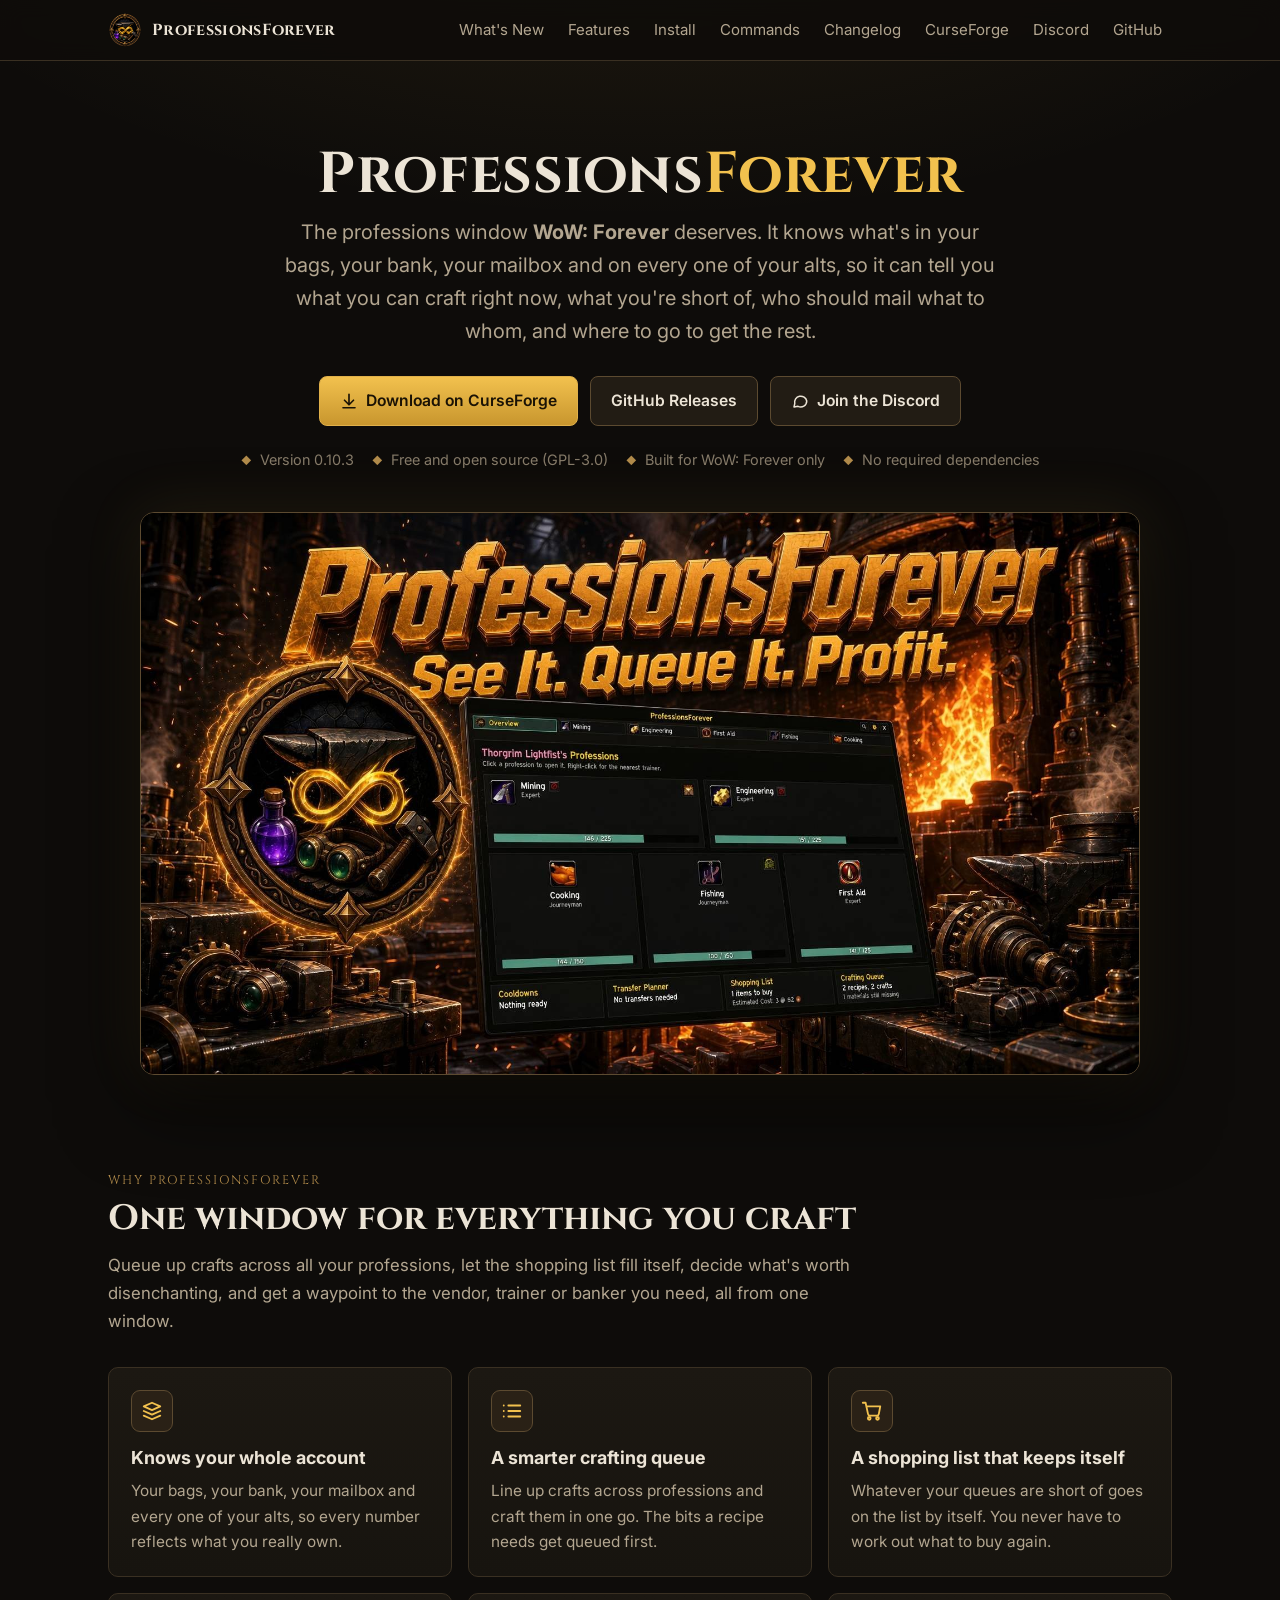
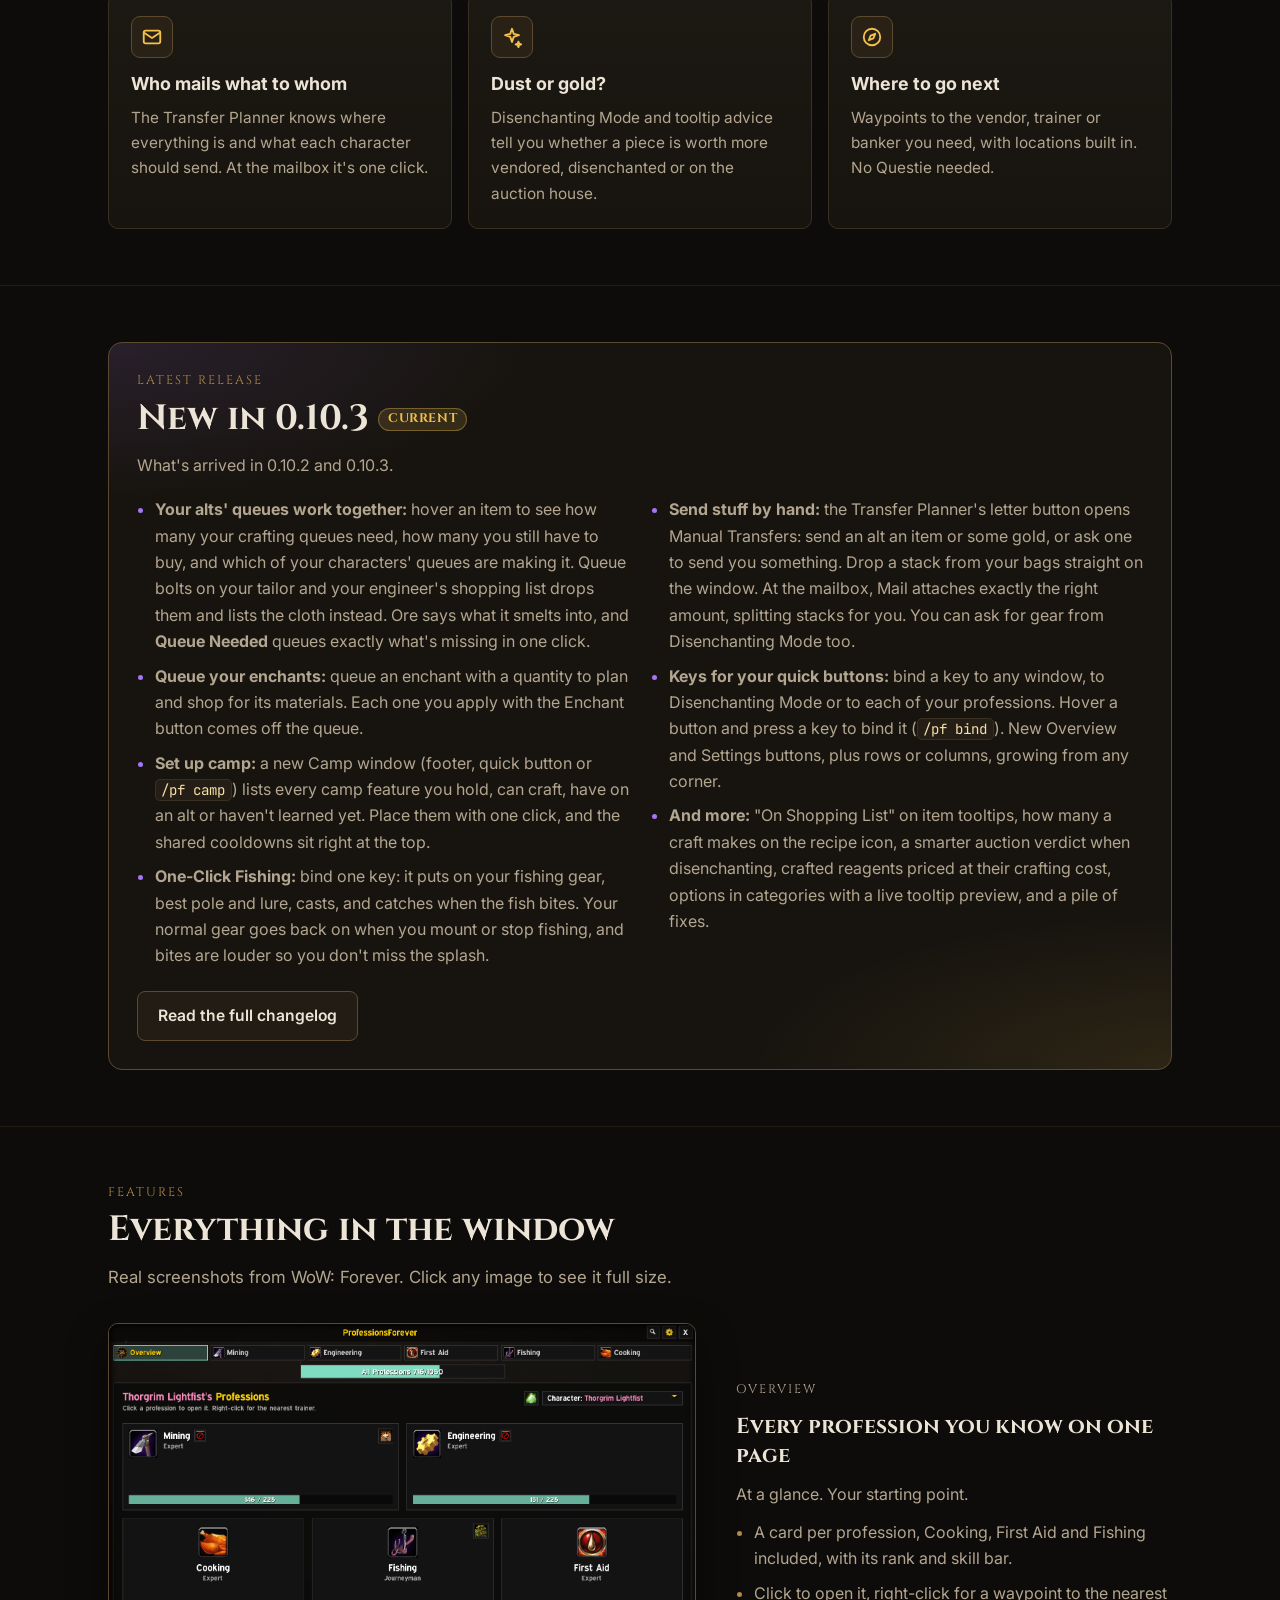
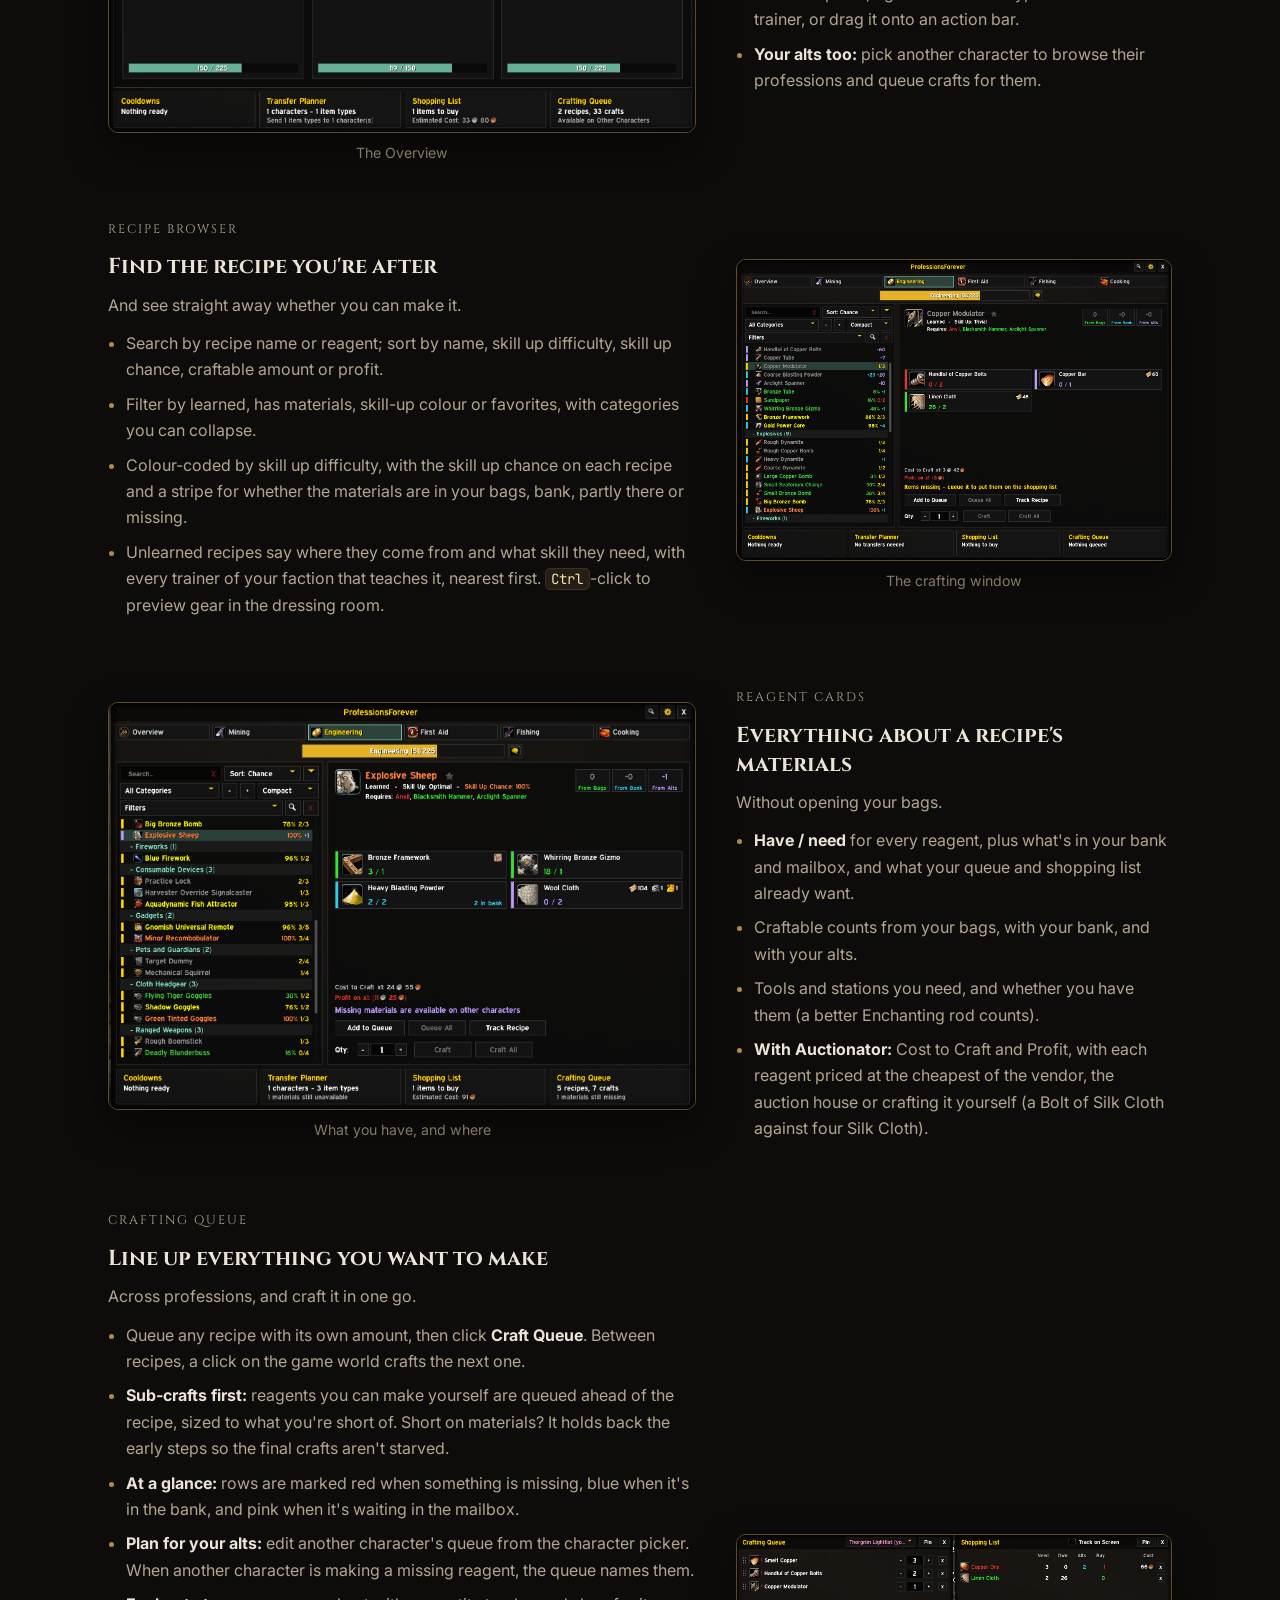
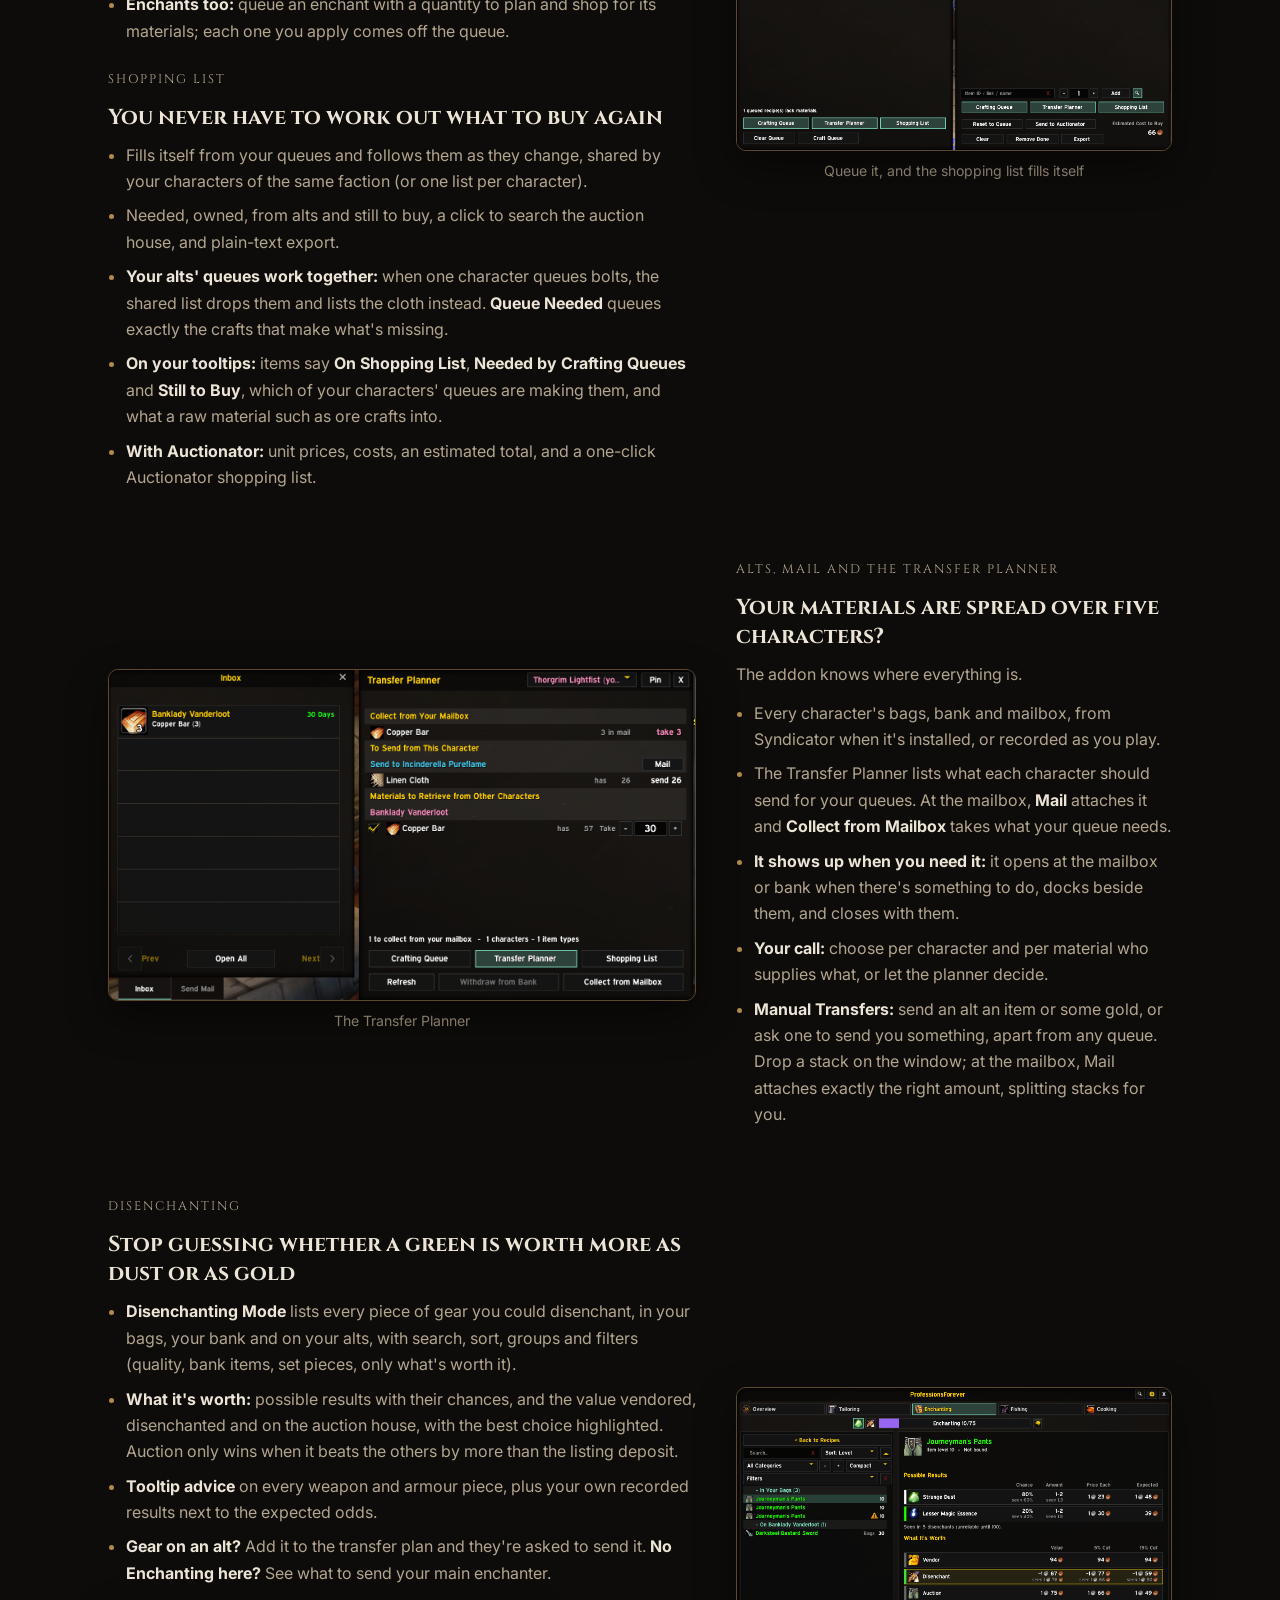
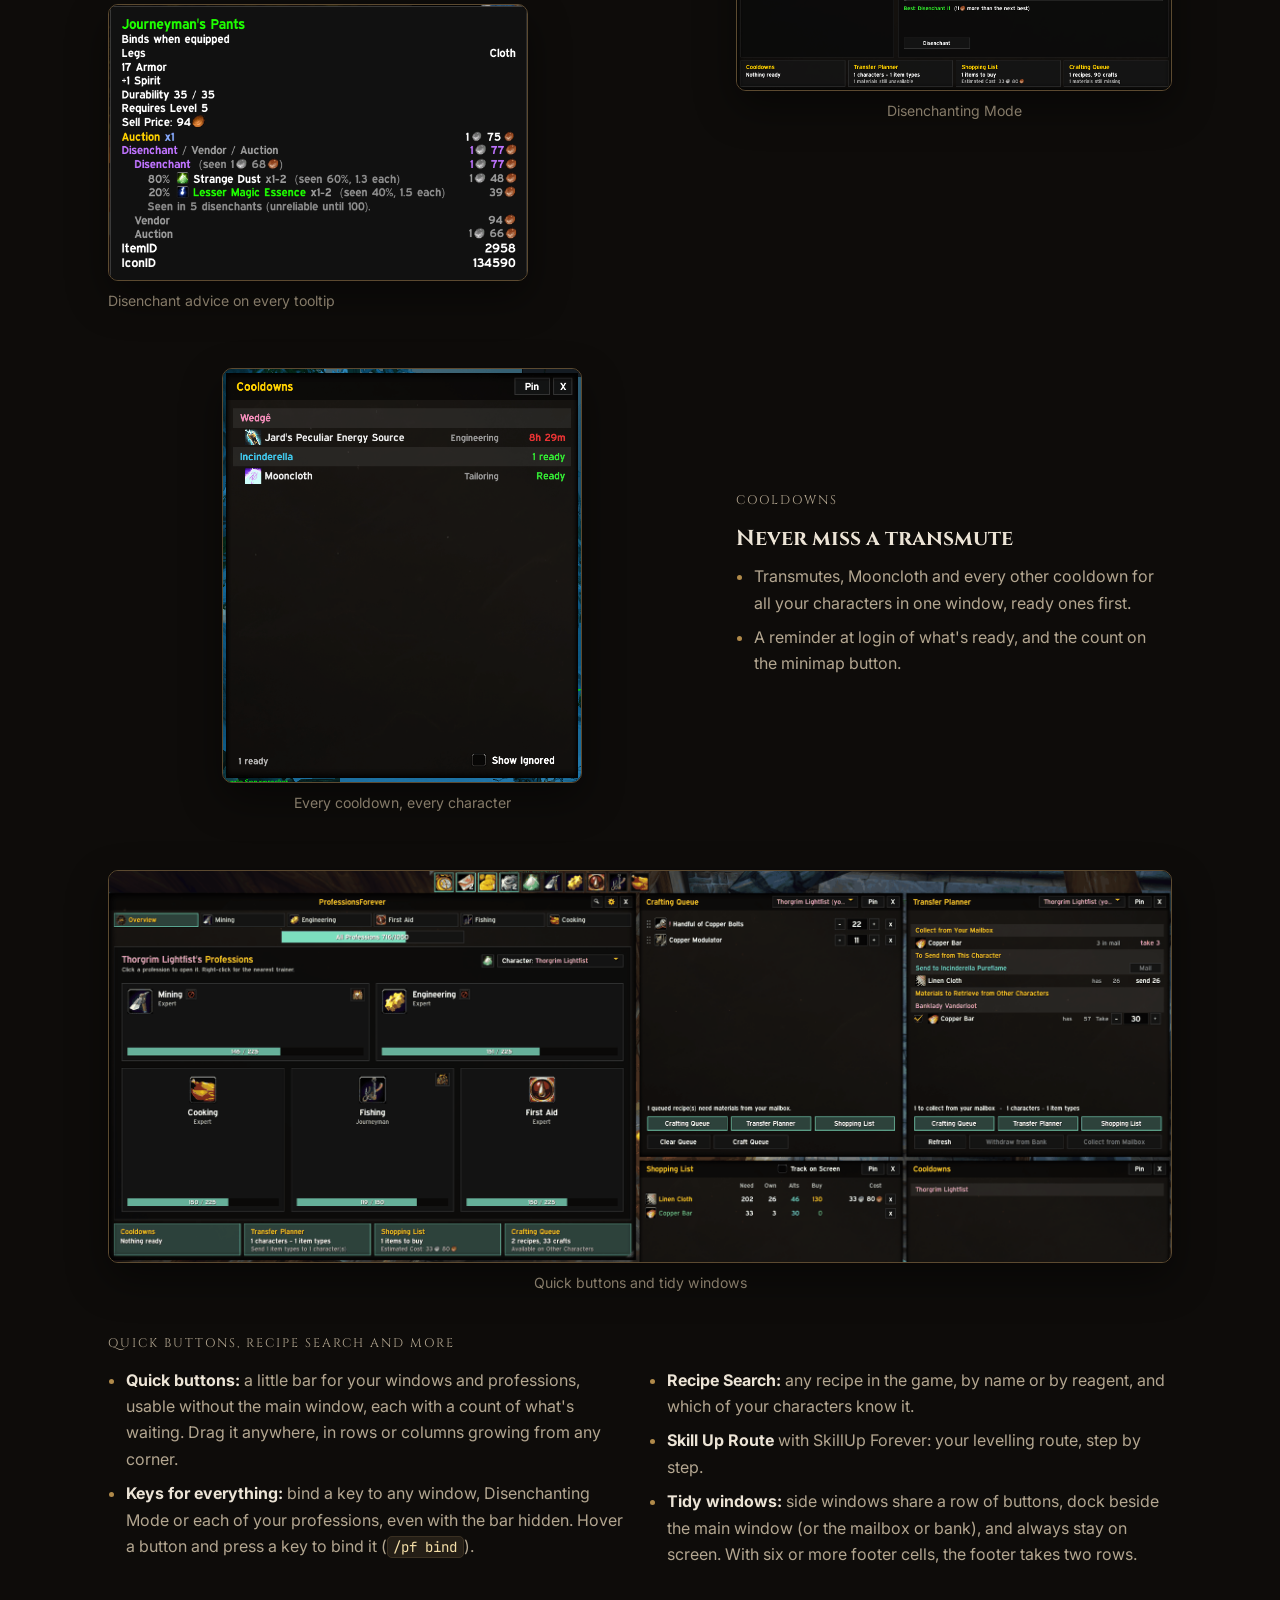
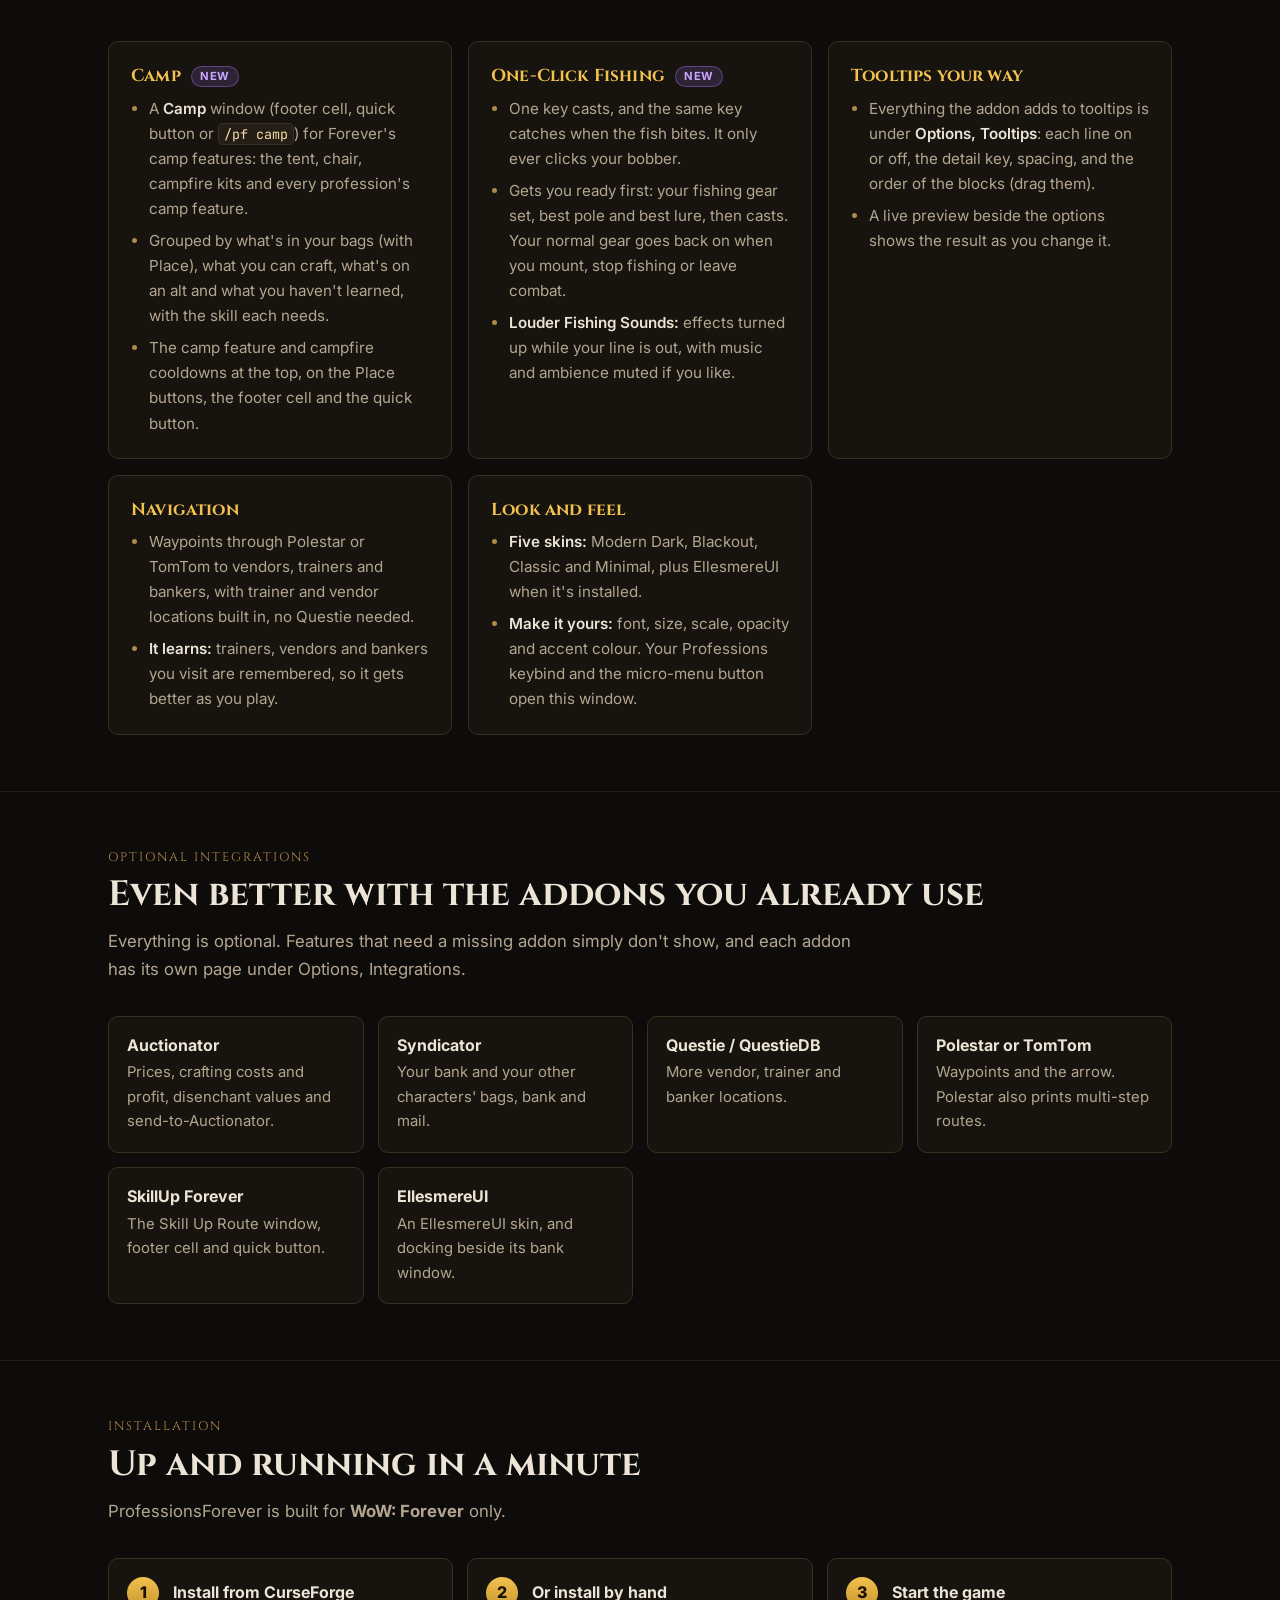
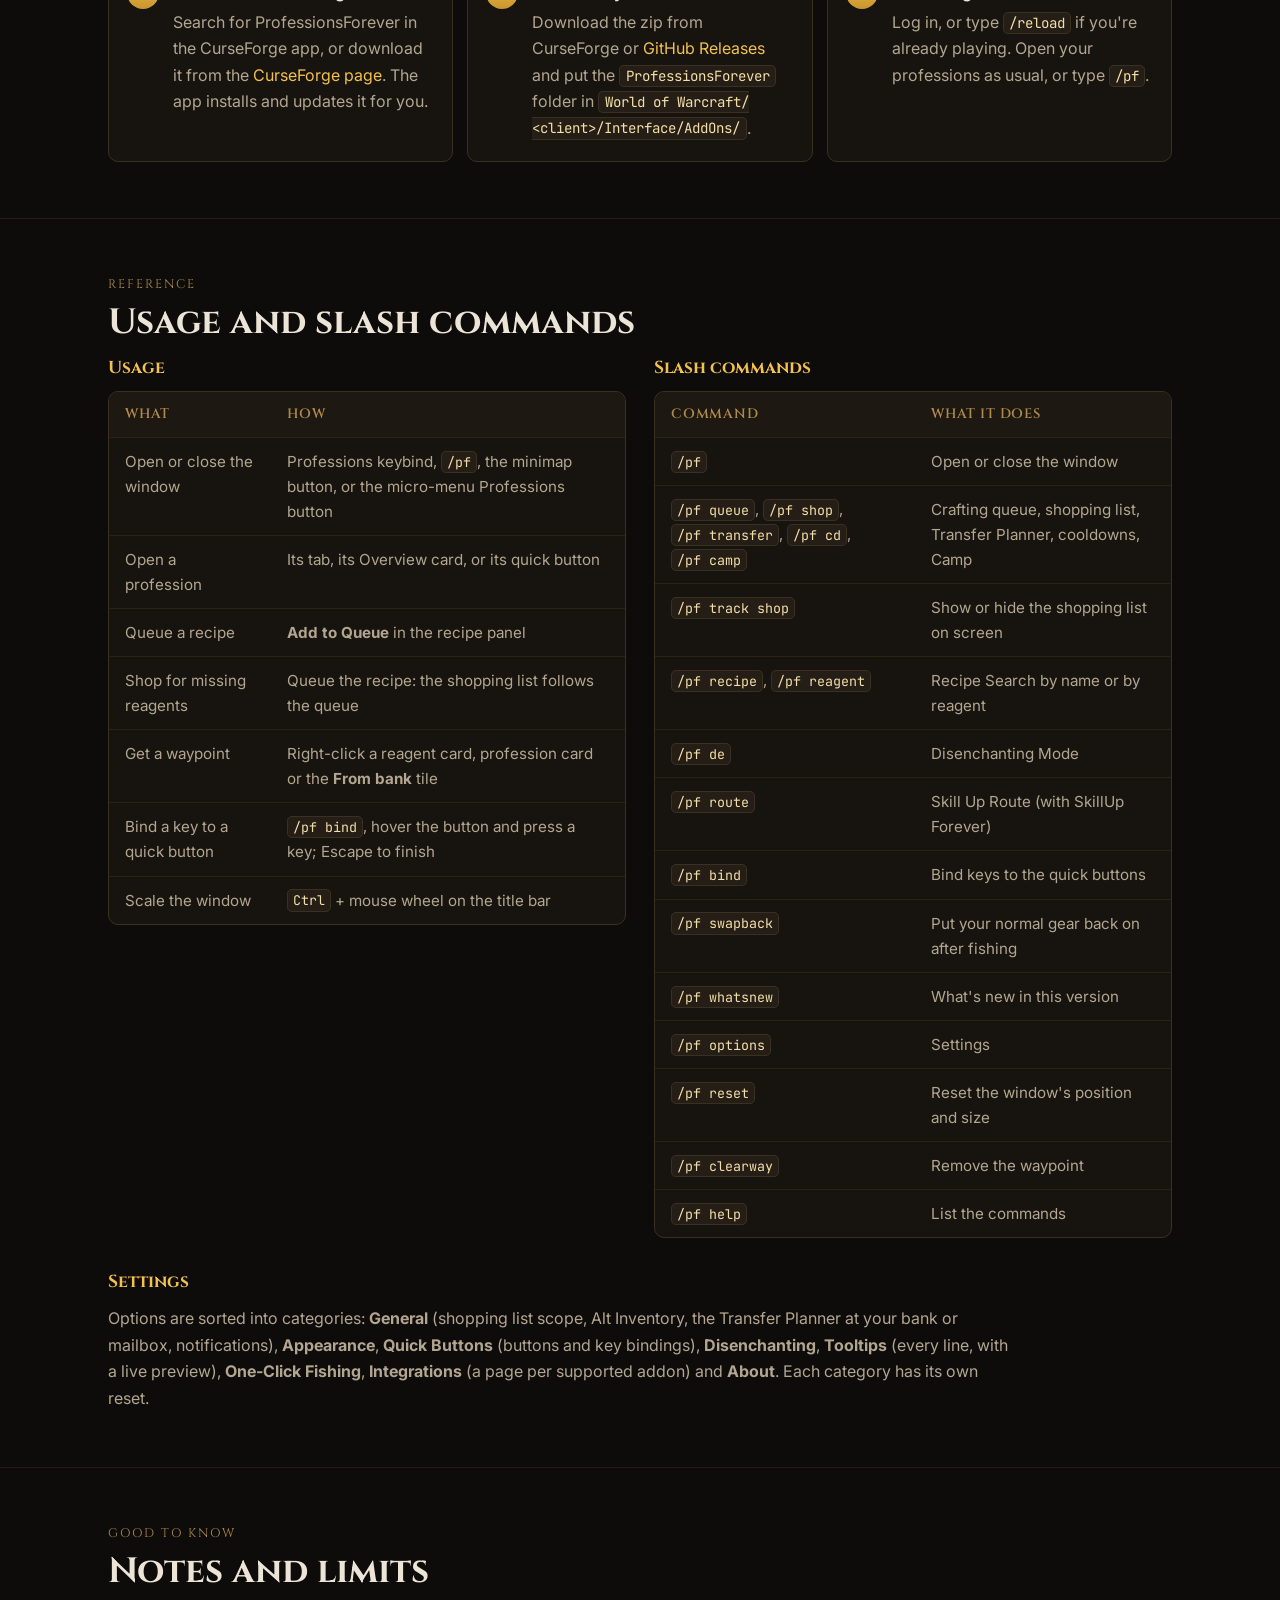
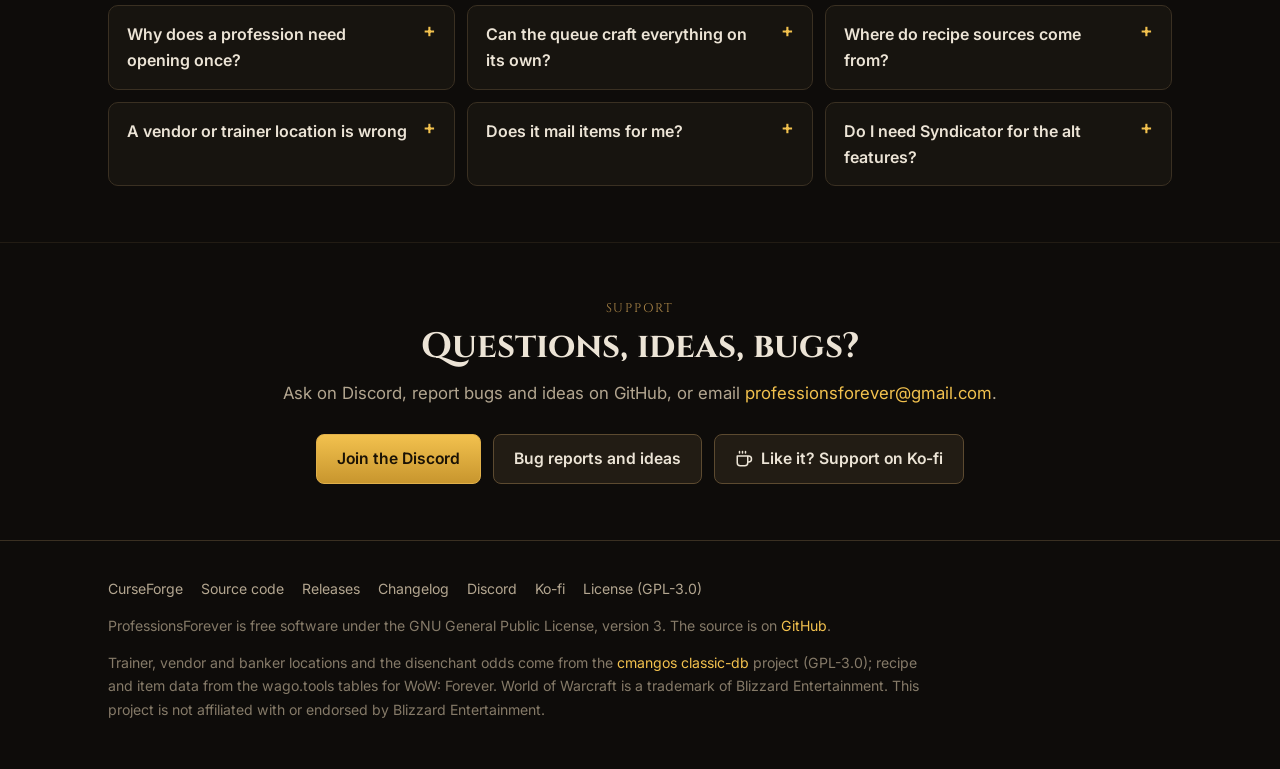
==== commit 6ab80519: "Update website for 0.10.1-0.10.3: changelog, new features, new icon" ====
--- a/index.html
+++ b/index.html
@@ -4,7 +4,7 @@
 	<meta charset="utf-8">
 	<meta name="viewport" content="width=device-width, initial-scale=1">
 	<title>ProfessionsForever: the professions window for WoW: Forever</title>
-	<meta name="description" content="The professions window WoW: Forever deserves. It knows what's in your bags, your bank, your mailbox and on every one of your alts: a crafting queue, a shopping list that fills itself, a Transfer Planner, Disenchanting Mode, cooldowns and waypoints to vendors, trainers and bankers.">
+	<meta name="description" content="The professions window WoW: Forever deserves. It knows what's in your bags, your bank, your mailbox and on every one of your alts: a crafting queue, a shopping list that fills itself, a Transfer Planner, Disenchanting Mode, cooldowns, camp, One-Click Fishing and waypoints to vendors, trainers and bankers.">
 	<meta name="theme-color" content="#0e0c0a">
 	<meta property="og:type" content="website">
 	<meta property="og:title" content="ProfessionsForever">
@@ -60,7 +60,7 @@
 			</a>
 		</div>
 		<div class="meta-line">
-			<span>Version 0.10.0</span>
+			<span>Version 0.10.3</span>
 			<span>Free and open source (GPL-3.0)</span>
 			<span>Built for WoW: Forever only</span>
 			<span>No required dependencies</span>
@@ -115,25 +115,22 @@
 <!-- What's new -->
 <section id="new" aria-labelledby="new-title">
 	<div class="wrap">
-		<div class="new-box">
+		<div class="new-box no-shot">
 			<div class="new-text">
 				<p class="eyebrow">Latest release</p>
-				<h2 id="new-title">New in 0.10.0 <span class="badge">CURRENT</span></h2>
+				<h2 id="new-title">New in 0.10.3 <span class="badge">CURRENT</span></h2>
+				<p class="new-intro">What's arrived in 0.10.2 and 0.10.3.</p>
 				<ul class="new-list">
-					<li><strong>Disenchanting Mode:</strong> the dust icon on the Enchanting tab turns your recipes into a list of everything you could disenchant: what each piece might give, whether it's worth more vendored, disenchanted or on the auction house, and a Disenchant button. Your alts' gear shows up too.</li>
-					<li><strong>Disenchant advice on tooltips:</strong> weapons and armour tell you whether to disenchant, vendor or auction them. Your own disenchants are recorded, so you can see how the real drops compare with the odds.</li>
-					<li><strong>Check in on your alts:</strong> browse any of your characters' professions and queue crafts for them. Whoever holds the materials is told what to mail.</li>
-					<li><strong>A shopping list that keeps itself:</strong> whatever your queues are short of goes on the list by itself, shared across your characters on the same faction.</li>
-					<li><strong>Mail counts:</strong> items waiting in a mailbox count as yours, and the Transfer Planner collects what your queue needs in one click.</li>
-					<li><strong>A smarter crafting queue:</strong> the bits a recipe needs get queued first, and when materials are short it won't burn them all on the first step.</li>
-					<li><strong>And more:</strong> quick buttons with a button for each profession, Recipe Search, the Skill Up Route (with SkillUp Forever), side windows that always stay on screen, and a What's New window after each update.</li>
+					<li><strong>Your alts' queues work together:</strong> hover an item to see how many your crafting queues need, how many you still have to buy, and which of your characters' queues are making it. Queue bolts on your tailor and your engineer's shopping list drops them and lists the cloth instead. Ore says what it smelts into, and <strong>Queue Needed</strong> queues exactly what's missing in one click.</li>
+					<li><strong>Queue your enchants:</strong> queue an enchant with a quantity to plan and shop for its materials. Each one you apply with the Enchant button comes off the queue.</li>
+					<li><strong>Set up camp:</strong> a new Camp window (footer, quick button or <code>/pf camp</code>) lists every camp feature you hold, can craft, have on an alt or haven't learned yet. Place them with one click, and the shared cooldowns sit right at the top.</li>
+					<li><strong>One-Click Fishing:</strong> bind one key: it puts on your fishing gear, best pole and lure, casts, and catches when the fish bites. Your normal gear goes back on when you mount or stop fishing, and bites are louder so you don't miss the splash.</li>
+					<li><strong>Send stuff by hand:</strong> the Transfer Planner's letter button opens Manual Transfers: send an alt an item or some gold, or ask one to send you something. Drop a stack from your bags straight on the window. At the mailbox, Mail attaches exactly the right amount, splitting stacks for you. You can ask for gear from Disenchanting Mode too.</li>
+					<li><strong>Keys for your quick buttons:</strong> bind a key to any window, to Disenchanting Mode or to each of your professions. Hover a button and press a key to bind it (<code>/pf bind</code>). New Overview and Settings buttons, plus rows or columns, growing from any corner.</li>
+					<li><strong>And more:</strong> "On Shopping List" on item tooltips, how many a craft makes on the recipe icon, a smarter auction verdict when disenchanting, crafted reagents priced at their crafting cost, options in categories with a live tooltip preview, and a pile of fixes.</li>
 				</ul>
 				<a class="btn" href="changelog.html">Read the full changelog</a>
 			</div>
-			<figure class="shot new-shot">
-				<a href="assets/screenshots/whats-new.png" class="zoom"><img src="assets/screenshots/whats-new.png" alt="The What's New window in game, listing the highlights of version 0.10.0." width="875" height="1214" loading="lazy"></a>
-				<figcaption>What's New</figcaption>
-			</figure>
 		</div>
 	</div>
 </section>
@@ -176,7 +173,7 @@
 						<li>Search by recipe name or reagent; sort by name, skill up difficulty, skill up chance, craftable amount or profit.</li>
 						<li>Filter by learned, has materials, skill-up colour or favorites, with categories you can collapse.</li>
 						<li>Colour-coded by skill up difficulty, with the skill up chance on each recipe and a stripe for whether the materials are in your bags, bank, partly there or missing.</li>
-						<li>Unlearned recipes say where they come from and what skill they need. <kbd>Ctrl</kbd>-click to preview gear in the dressing room.</li>
+						<li>Unlearned recipes say where they come from and what skill they need, with every trainer of your faction that teaches it, nearest first. <kbd>Ctrl</kbd>-click to preview gear in the dressing room.</li>
 					</ul>
 				</div>
 			</div>
@@ -194,6 +191,7 @@
 						<li><strong>Have / need</strong> for every reagent, plus what's in your bank and mailbox, and what your queue and shopping list already want.</li>
 						<li>Craftable counts from your bags, with your bank, and with your alts.</li>
 						<li>Tools and stations you need, and whether you have them (a better Enchanting rod counts).</li>
+						<li><strong>With Auctionator:</strong> Cost to Craft and Profit, with each reagent priced at the cheapest of the vendor, the auction house or crafting it yourself (a Bolt of Silk Cloth against four Silk Cloth).</li>
 					</ul>
 				</div>
 			</div>
@@ -211,13 +209,16 @@
 						<li>Queue any recipe with its own amount, then click <strong>Craft Queue</strong>. Between recipes, a click on the game world crafts the next one.</li>
 						<li><strong>Sub-crafts first:</strong> reagents you can make yourself are queued ahead of the recipe, sized to what you're short of. Short on materials? It holds back the early steps so the final crafts aren't starved.</li>
 						<li><strong>At a glance:</strong> rows are marked red when something is missing, blue when it's in the bank, and pink when it's waiting in the mailbox.</li>
-						<li><strong>Plan for your alts:</strong> edit another character's queue from the character picker.</li>
+						<li><strong>Plan for your alts:</strong> edit another character's queue from the character picker. When another character is making a missing reagent, the queue names them.</li>
+						<li><strong>Enchants too:</strong> queue an enchant with a quantity to plan and shop for its materials; each one you apply comes off the queue.</li>
 					</ul>
 					<p class="eyebrow sub-eyebrow">Shopping list</p>
 					<h3>You never have to work out what to buy again</h3>
 					<ul>
 						<li>Fills itself from your queues and follows them as they change, shared by your characters of the same faction (or one list per character).</li>
 						<li>Needed, owned, from alts and still to buy, a click to search the auction house, and plain-text export.</li>
+						<li><strong>Your alts' queues work together:</strong> when one character queues bolts, the shared list drops them and lists the cloth instead. <strong>Queue Needed</strong> queues exactly the crafts that make what's missing.</li>
+						<li><strong>On your tooltips:</strong> items say <strong>On Shopping List</strong>, <strong>Needed by Crafting Queues</strong> and <strong>Still to Buy</strong>, which of your characters' queues are making them, and what a raw material such as ore crafts into.</li>
 						<li><strong>With Auctionator:</strong> unit prices, costs, an estimated total, and a one-click Auctionator shopping list.</li>
 					</ul>
 				</div>
@@ -237,6 +238,7 @@
 						<li>The Transfer Planner lists what each character should send for your queues. At the mailbox, <strong>Mail</strong> attaches it and <strong>Collect from Mailbox</strong> takes what your queue needs.</li>
 						<li><strong>It shows up when you need it:</strong> it opens at the mailbox or bank when there's something to do, docks beside them, and closes with them.</li>
 						<li><strong>Your call:</strong> choose per character and per material who supplies what, or let the planner decide.</li>
+						<li><strong>Manual Transfers:</strong> send an alt an item or some gold, or ask one to send you something, apart from any queue. Drop a stack on the window; at the mailbox, Mail attaches exactly the right amount, splitting stacks for you.</li>
 					</ul>
 				</div>
 			</div>
@@ -251,9 +253,9 @@
 					<h3>Stop guessing whether a green is worth more as dust or as gold</h3>
 					<ul>
 						<li><strong>Disenchanting Mode</strong> lists every piece of gear you could disenchant, in your bags, your bank and on your alts, with search, sort, groups and filters (quality, bank items, set pieces, only what's worth it).</li>
-						<li><strong>What it's worth:</strong> possible results with their chances, and the value vendored, disenchanted and on the auction house, with the best choice highlighted.</li>
+						<li><strong>What it's worth:</strong> possible results with their chances, and the value vendored, disenchanted and on the auction house, with the best choice highlighted. Auction only wins when it beats the others by more than the listing deposit.</li>
 						<li><strong>Tooltip advice</strong> on every weapon and armour piece, plus your own recorded results next to the expected odds.</li>
-						<li><strong>No Enchanting here?</strong> See what to send your main enchanter.</li>
+						<li><strong>Gear on an alt?</strong> Add it to the transfer plan and they're asked to send it. <strong>No Enchanting here?</strong> See what to send your main enchanter.</li>
 					</ul>
 					<figure class="shot shot-inline">
 						<a href="assets/screenshots/disenchant-tooltip.png" class="zoom"><img src="assets/screenshots/disenchant-tooltip.png" alt="An item tooltip for Journeyman's Pants with the verdict Disenchant / Vendor / Auction, every result with its chance and value, and the rates seen in your own disenchants." width="685" height="450" loading="lazy"></a>
@@ -285,16 +287,40 @@
 				<div class="tour-text">
 					<p class="eyebrow">Quick buttons, Recipe Search and more</p>
 					<ul class="cols">
-						<li><strong>Quick buttons:</strong> a little bar for your windows and professions, usable without the main window, each with a count of what's waiting. Drag it anywhere.</li>
+						<li><strong>Quick buttons:</strong> a little bar for your windows and professions, usable without the main window, each with a count of what's waiting. Drag it anywhere, in rows or columns growing from any corner.</li>
+						<li><strong>Keys for everything:</strong> bind a key to any window, Disenchanting Mode or each of your professions, even with the bar hidden. Hover a button and press a key to bind it (<code>/pf bind</code>).</li>
 						<li><strong>Recipe Search:</strong> any recipe in the game, by name or by reagent, and which of your characters know it.</li>
 						<li><strong>Skill Up Route</strong> with SkillUp Forever: your levelling route, step by step.</li>
-						<li><strong>Tidy windows:</strong> side windows share a row of buttons, dock beside the main window (or the mailbox or bank), and always stay on screen.</li>
+						<li><strong>Tidy windows:</strong> side windows share a row of buttons, dock beside the main window (or the mailbox or bank), and always stay on screen. With six or more footer cells, the footer takes two rows.</li>
 					</ul>
 				</div>
 			</div>
 		</div>
 
 		<div class="features features-tail">
+			<article class="feature">
+				<h3>Camp <span class="new-tag">New</span></h3>
+				<ul>
+					<li>A <strong>Camp</strong> window (footer cell, quick button or <code>/pf camp</code>) for Forever's camp features: the tent, chair, campfire kits and every profession's camp feature.</li>
+					<li>Grouped by what's in your bags (with Place), what you can craft, what's on an alt and what you haven't learned, with the skill each needs.</li>
+					<li>The camp feature and campfire cooldowns at the top, on the Place buttons, the footer cell and the quick button.</li>
+				</ul>
+			</article>
+			<article class="feature">
+				<h3>One-Click Fishing <span class="new-tag">New</span></h3>
+				<ul>
+					<li>One key casts, and the same key catches when the fish bites. It only ever clicks your bobber.</li>
+					<li>Gets you ready first: your fishing gear set, best pole and best lure, then casts. Your normal gear goes back on when you mount, stop fishing or leave combat.</li>
+					<li><strong>Louder Fishing Sounds:</strong> effects turned up while your line is out, with music and ambience muted if you like.</li>
+				</ul>
+			</article>
+			<article class="feature">
+				<h3>Tooltips your way</h3>
+				<ul>
+					<li>Everything the addon adds to tooltips is under <strong>Options, Tooltips</strong>: each line on or off, the detail key, spacing, and the order of the blocks (drag them).</li>
+					<li>A live preview beside the options shows the result as you change it.</li>
+				</ul>
+			</article>
 			<article class="feature">
 				<h3>Navigation</h3>
 				<ul>
@@ -320,7 +346,7 @@
 		<h2 id="int-title">Even better with the addons you already use</h2>
 		<p class="lead">Everything is optional. Features that need a missing addon simply don't show, and each addon has its own page under Options, Integrations.</p>
 		<div class="integrations">
-			<div class="integration"><h3>Auctionator</h3><p>Prices, costs, profit, disenchant values and send-to-Auctionator.</p></div>
+			<div class="integration"><h3>Auctionator</h3><p>Prices, crafting costs and profit, disenchant values and send-to-Auctionator.</p></div>
 			<div class="integration"><h3>Syndicator</h3><p>Your bank and your other characters' bags, bank and mail.</p></div>
 			<div class="integration"><h3>Questie / QuestieDB</h3><p>More vendor, trainer and banker locations.</p></div>
 			<div class="integration"><h3>Polestar or TomTom</h3><p>Waypoints and the arrow. Polestar also prints multi-step routes.</p></div>
@@ -361,6 +387,7 @@
 							<tr><td>Queue a recipe</td><td><strong>Add to Queue</strong> in the recipe panel</td></tr>
 							<tr><td>Shop for missing reagents</td><td>Queue the recipe: the shopping list follows the queue</td></tr>
 							<tr><td>Get a waypoint</td><td>Right-click a reagent card, profession card or the <strong>From bank</strong> tile</td></tr>
+							<tr><td>Bind a key to a quick button</td><td><code>/pf bind</code>, hover the button and press a key; Escape to finish</td></tr>
 							<tr><td>Scale the window</td><td><kbd>Ctrl</kbd> + mouse wheel on the title bar</td></tr>
 						</tbody>
 					</table>
@@ -373,10 +400,13 @@
 						<thead><tr><th scope="col">Command</th><th scope="col">What it does</th></tr></thead>
 						<tbody>
 							<tr><td><code>/pf</code></td><td>Open or close the window</td></tr>
-							<tr><td><code>/pf queue</code>, <code>/pf shop</code>, <code>/pf transfer</code>, <code>/pf cd</code></td><td>Crafting queue, shopping list, Transfer Planner, cooldowns</td></tr>
+							<tr><td><code>/pf queue</code>, <code>/pf shop</code>, <code>/pf transfer</code>, <code>/pf cd</code>, <code>/pf camp</code></td><td>Crafting queue, shopping list, Transfer Planner, cooldowns, Camp</td></tr>
+							<tr><td><code>/pf track shop</code></td><td>Show or hide the shopping list on screen</td></tr>
 							<tr><td><code>/pf recipe</code>, <code>/pf reagent</code></td><td>Recipe Search by name or by reagent</td></tr>
 							<tr><td><code>/pf de</code></td><td>Disenchanting Mode</td></tr>
 							<tr><td><code>/pf route</code></td><td>Skill Up Route (with SkillUp Forever)</td></tr>
+							<tr><td><code>/pf bind</code></td><td>Bind keys to the quick buttons</td></tr>
+							<tr><td><code>/pf swapback</code></td><td>Put your normal gear back on after fishing</td></tr>
 							<tr><td><code>/pf whatsnew</code></td><td>What's new in this version</td></tr>
 							<tr><td><code>/pf options</code></td><td>Settings</td></tr>
 							<tr><td><code>/pf reset</code></td><td>Reset the window's position and size</td></tr>
@@ -388,7 +418,7 @@
 			</div>
 		</div>
 		<h3 class="table-title" id="settings">Settings</h3>
-		<p class="settings-text">Options are on pages: <strong>General</strong> (shopping list scope, disenchanting, the Transfer Planner at your bank or mailbox), <strong>Appearance</strong>, <strong>Quick Buttons</strong>, <strong>Tooltips</strong> (disenchant advice), <strong>Integrations</strong> (a page per supported addon, and Alt Inventory) and <strong>About</strong>. Every page has its own reset.</p>
+		<p class="settings-text">Options are sorted into categories: <strong>General</strong> (shopping list scope, Alt Inventory, the Transfer Planner at your bank or mailbox, notifications), <strong>Appearance</strong>, <strong>Quick Buttons</strong> (buttons and key bindings), <strong>Disenchanting</strong>, <strong>Tooltips</strong> (every line, with a live preview), <strong>One-Click Fishing</strong>, <strong>Integrations</strong> (a page per supported addon) and <strong>About</strong>. Each category has its own reset.</p>
 	</div>
 </section>
 
--- a/assets/style.css
+++ b/assets/style.css
@@ -271,3 +271,10 @@
 .ref-grid td:first-child code { white-space: nowrap; }
 #settings { margin-top: 32px; }
 .settings-text { color: var(--text-muted); max-width: 900px; margin: 0; }
+
+/* What's new without a screenshot; "New" tags on feature cards */
+@media (min-width: 860px) { .new-box.no-shot { grid-template-columns: 1fr; } }
+.new-box.no-shot ul.new-list { columns: 2 380px; column-gap: 40px; }
+.new-box ul.new-list li { break-inside: avoid; }
+.new-intro { color: var(--text-muted); margin: 0; }
+.new-tag { display: inline-block; font-family: var(--font-body); font-size: 0.7rem; font-weight: 700; letter-spacing: 0.06em; text-transform: uppercase; padding: 2px 8px; border-radius: 999px; background: rgba(166, 116, 245, 0.16); color: #c9a6ff; border: 1px solid rgba(166, 116, 245, 0.4); vertical-align: 0.15em; margin-left: 6px; }
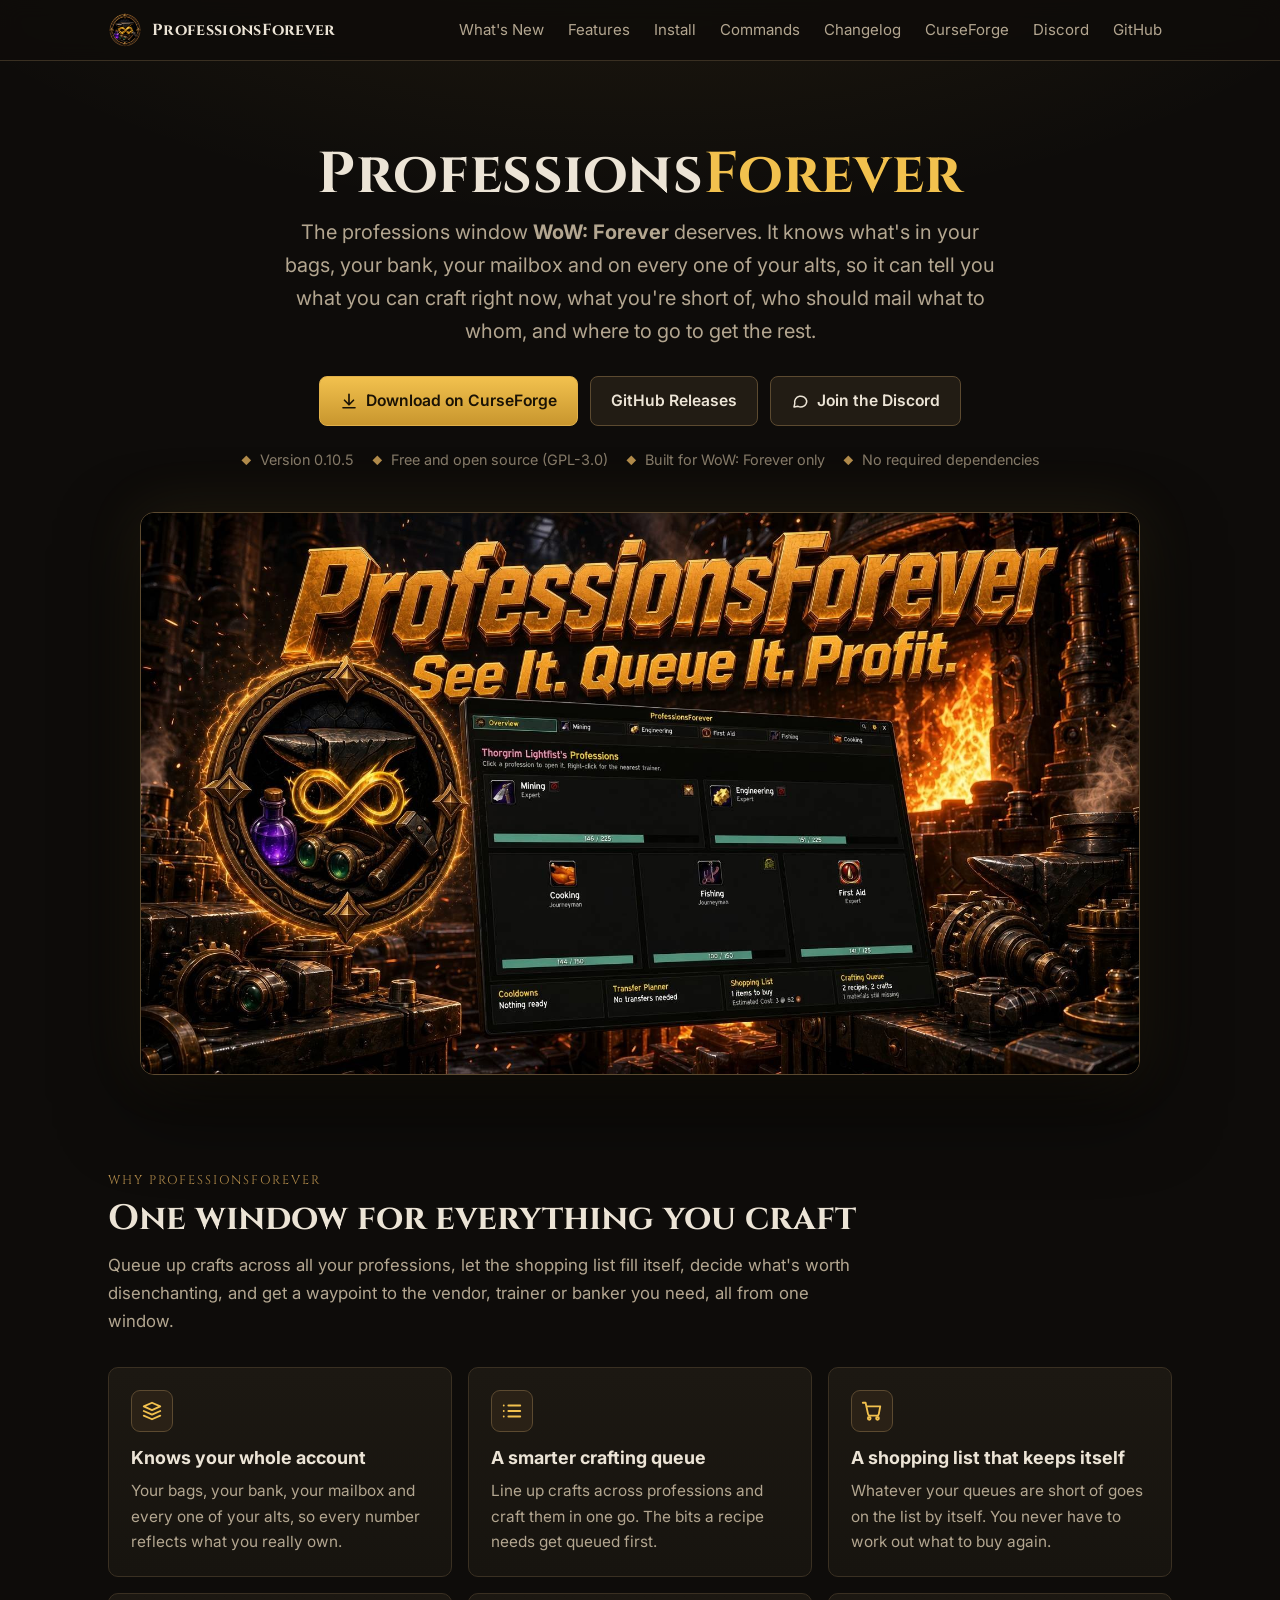
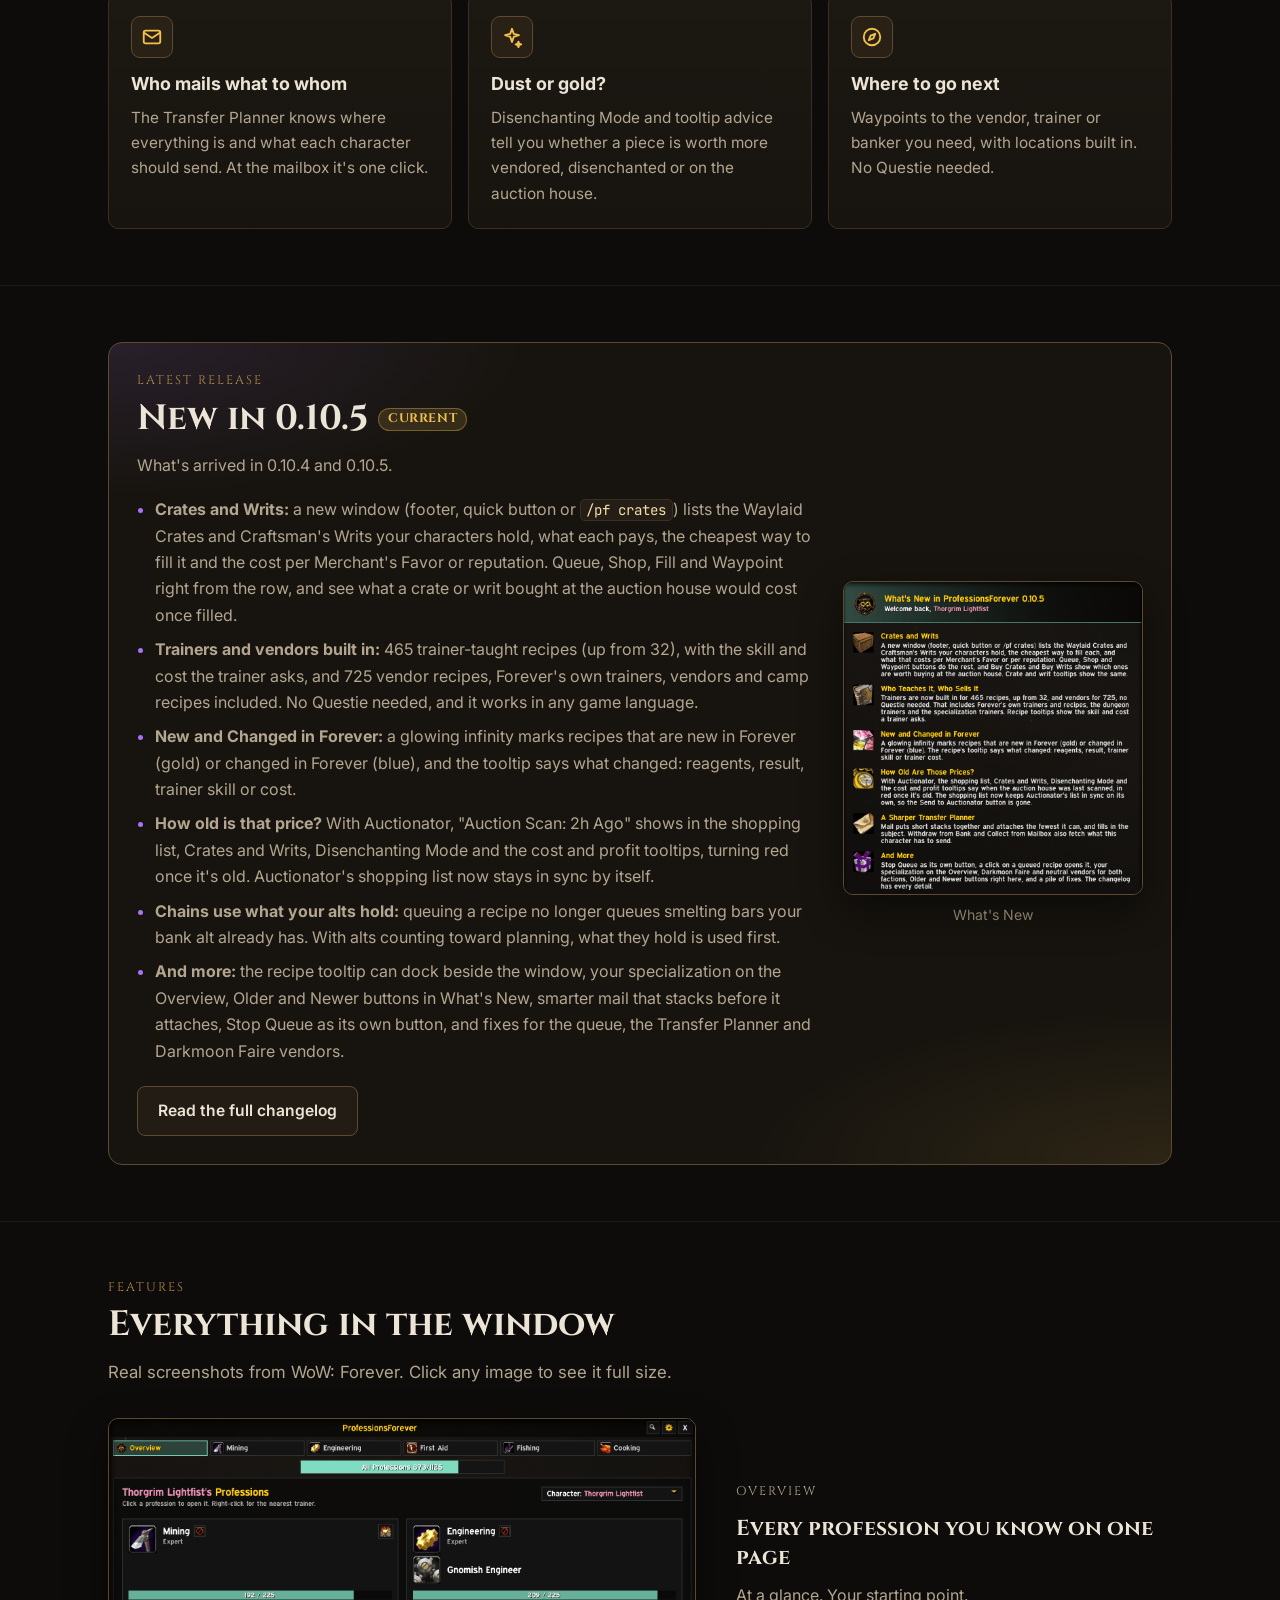
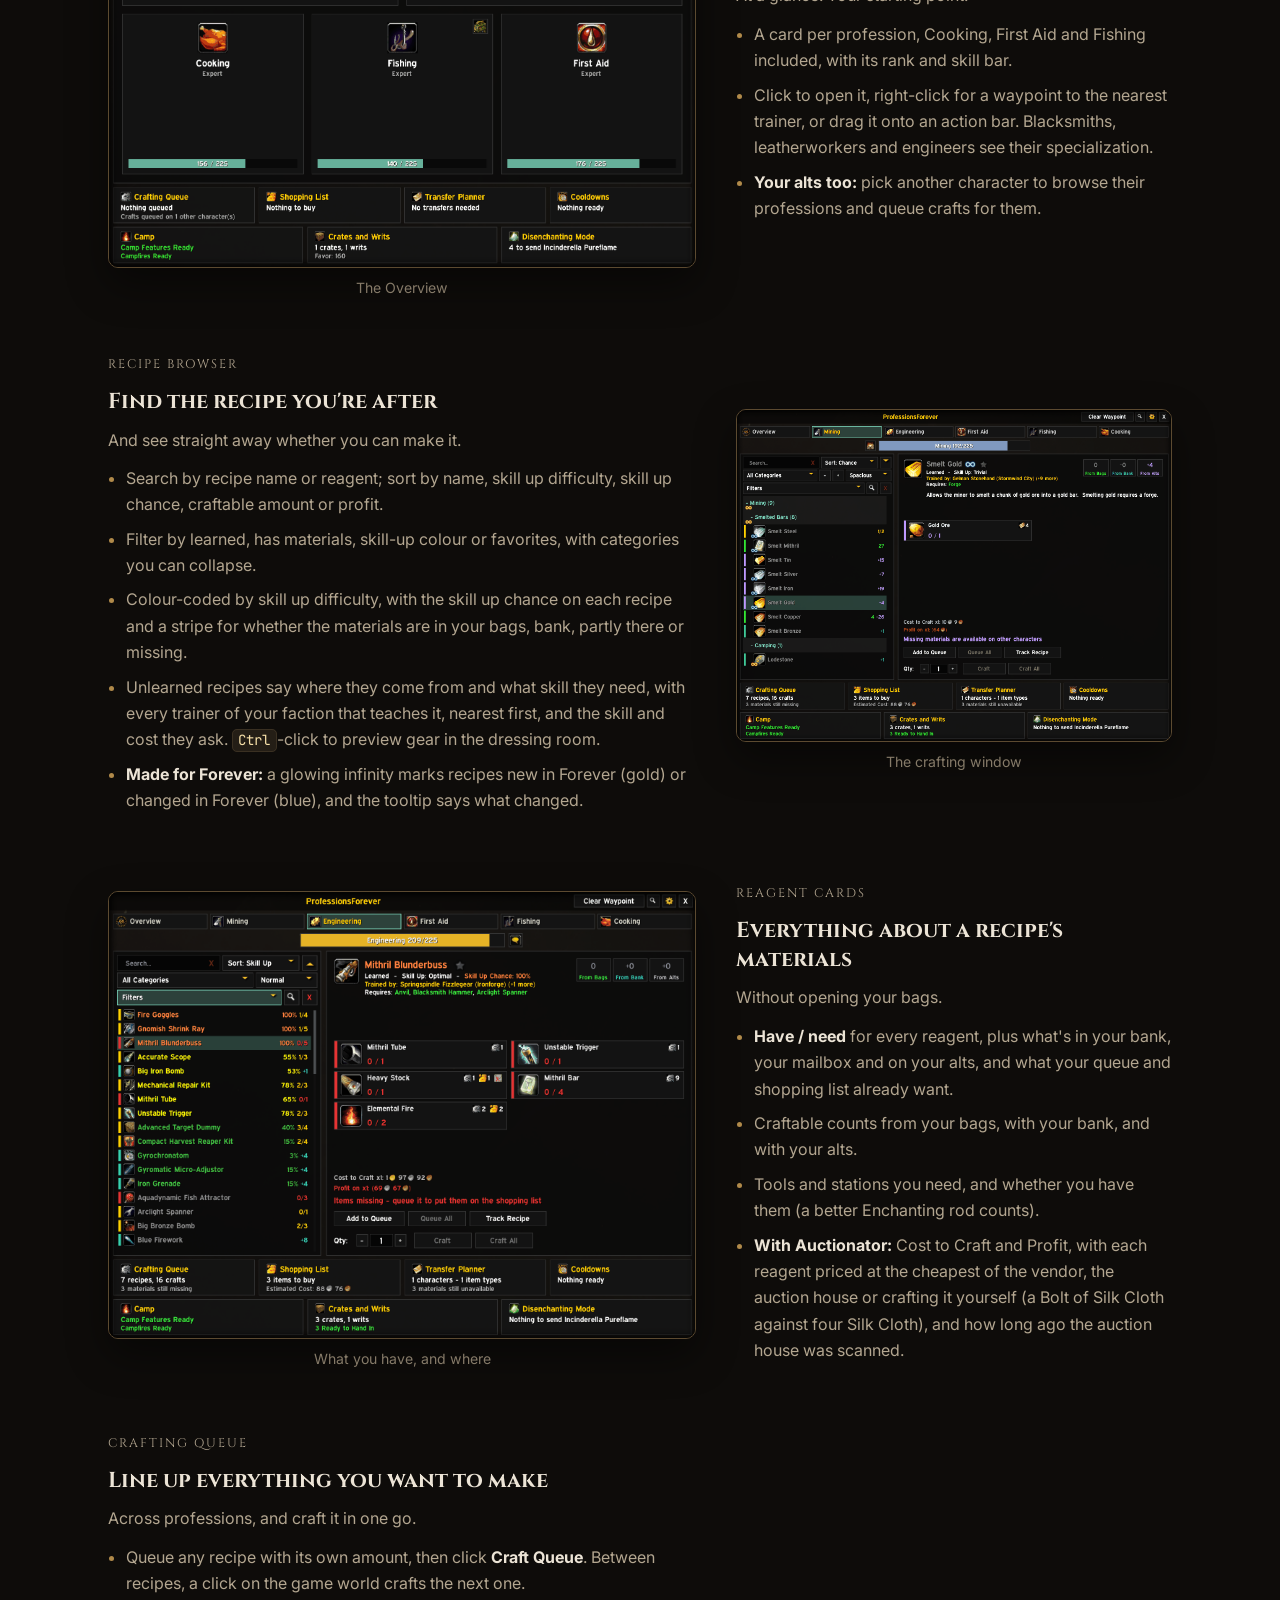
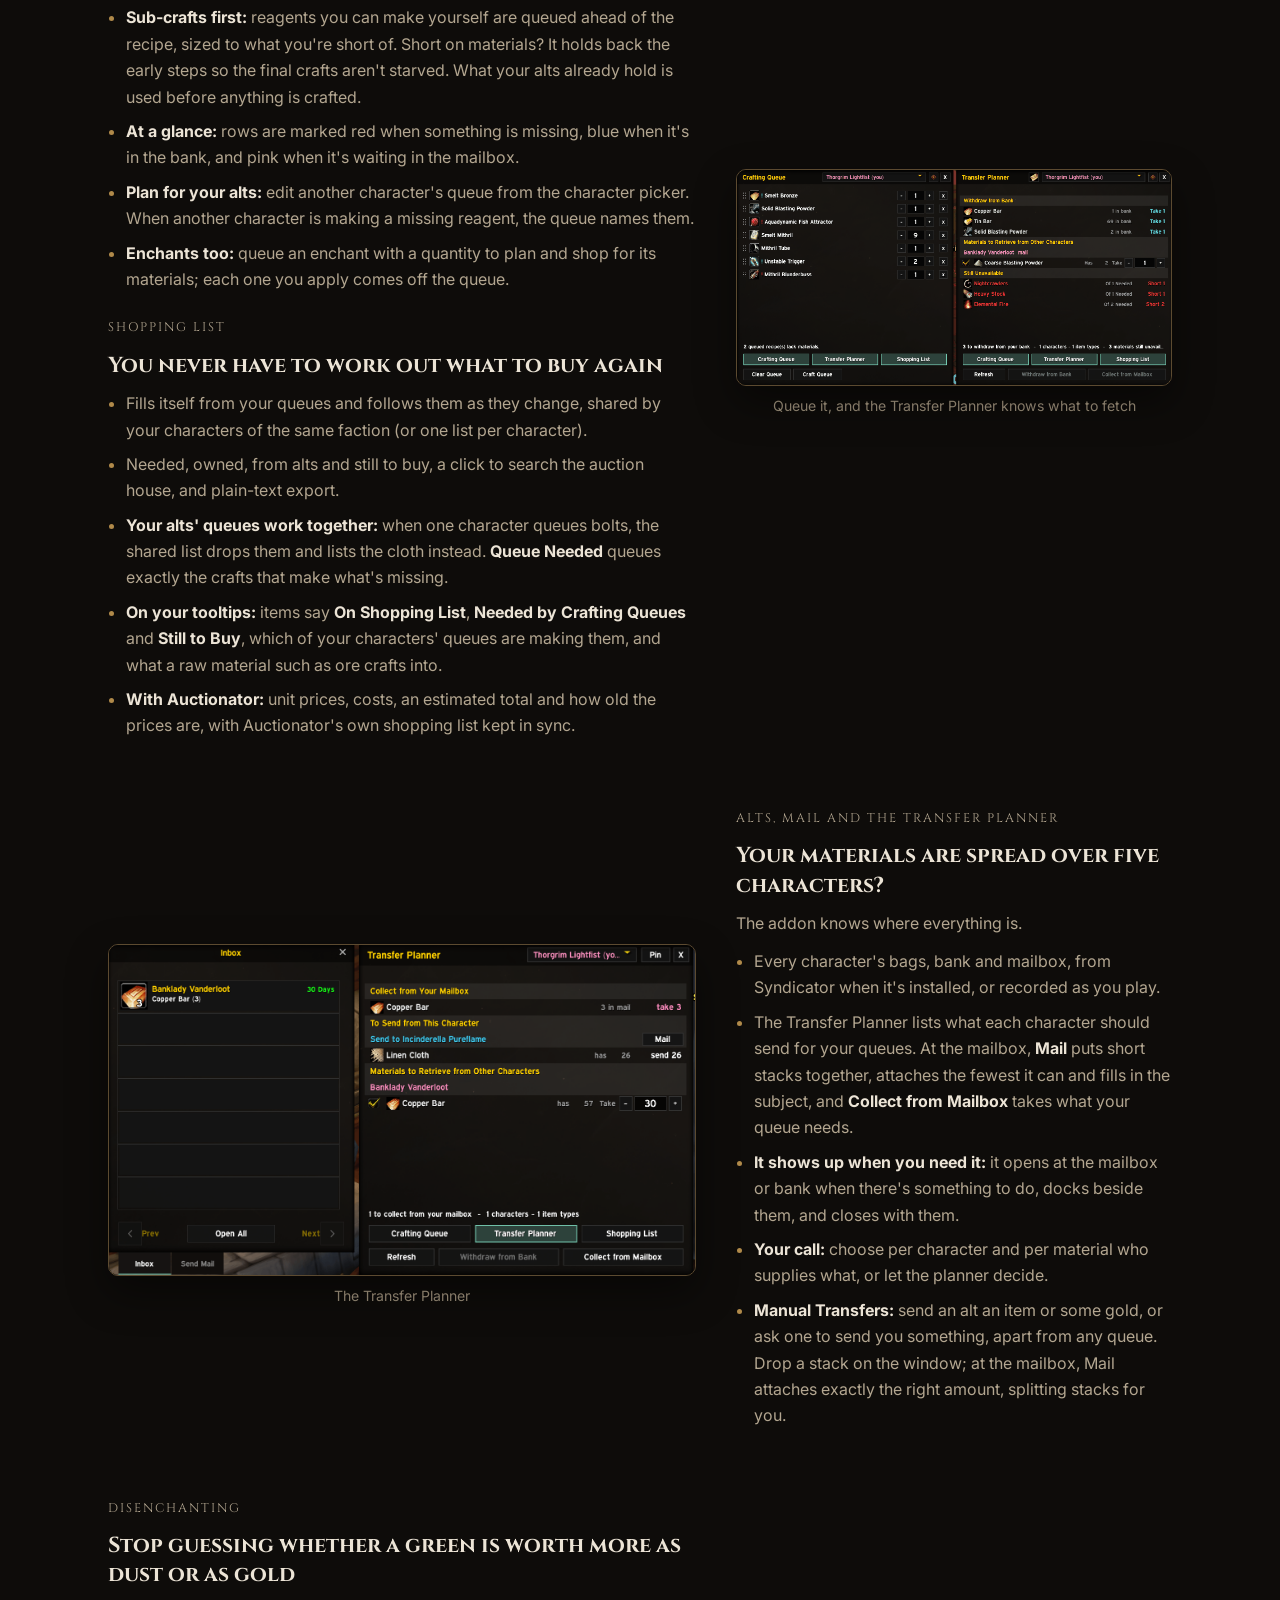
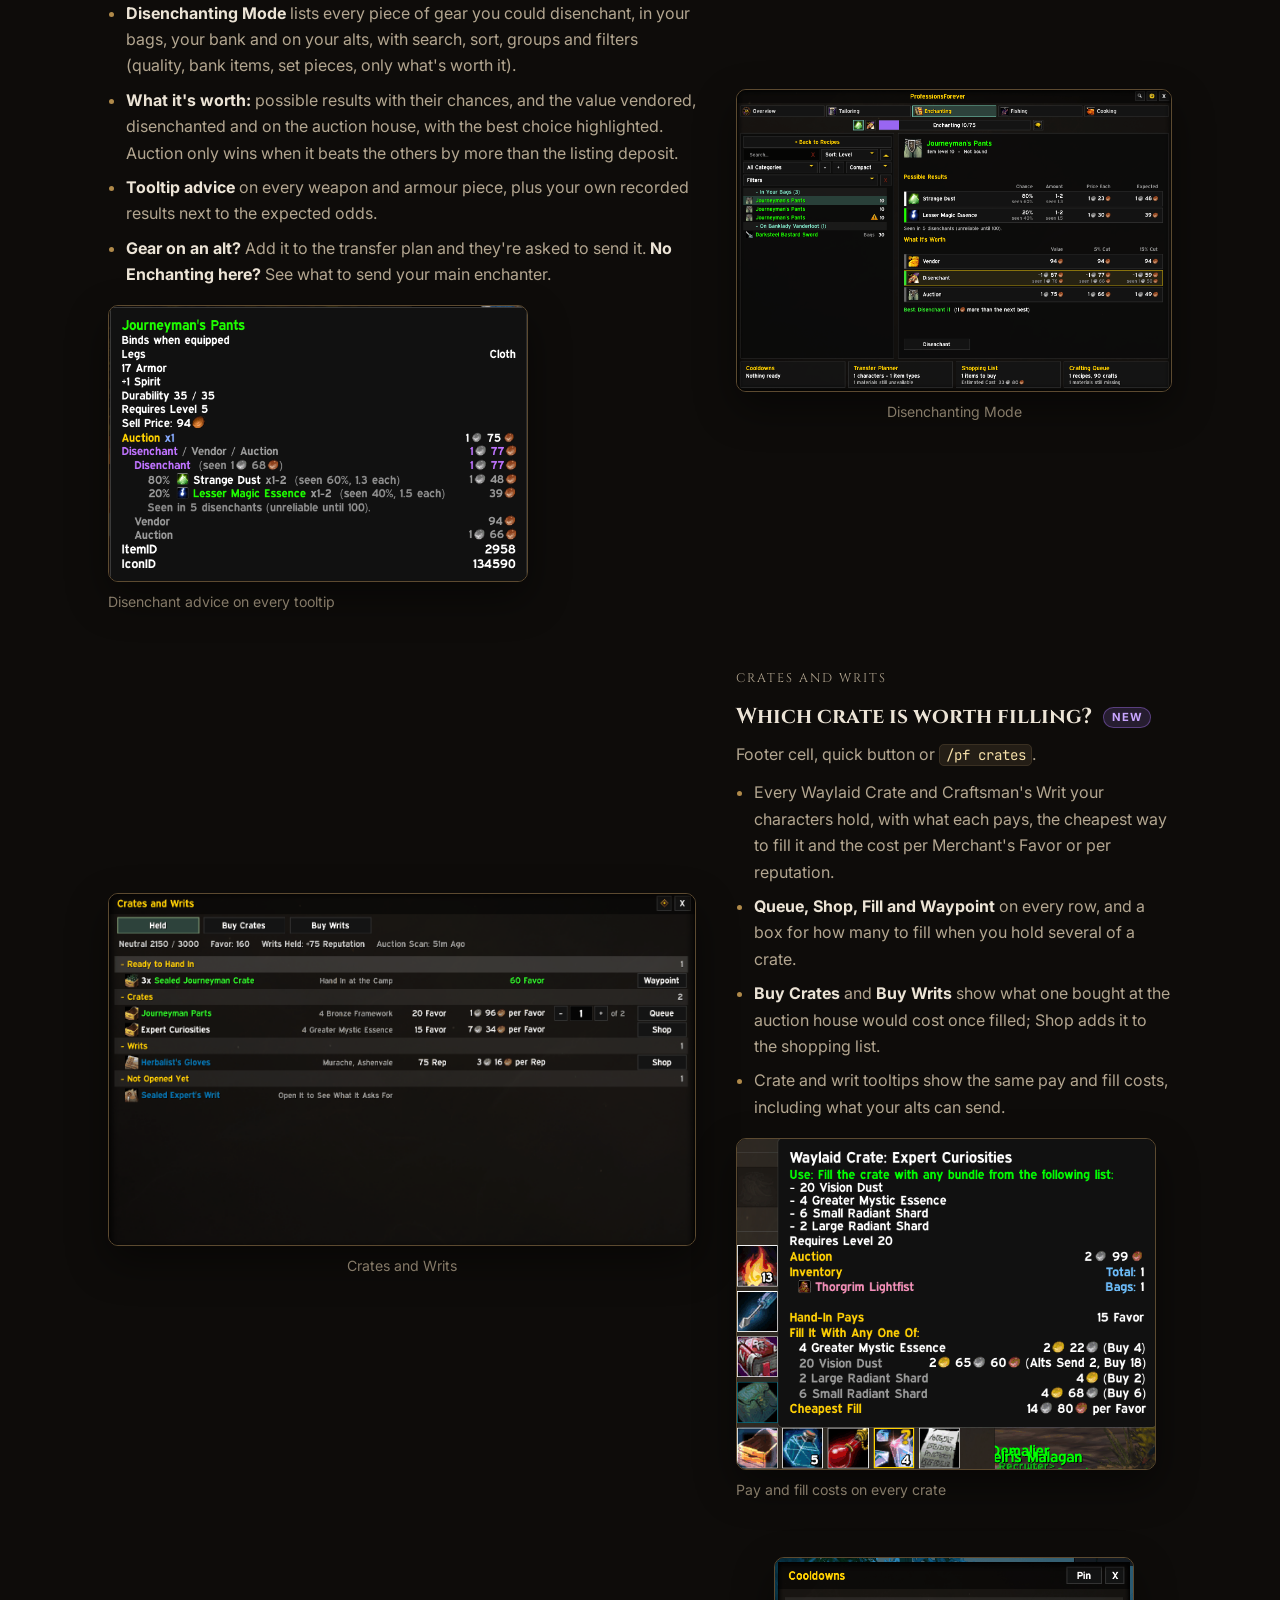
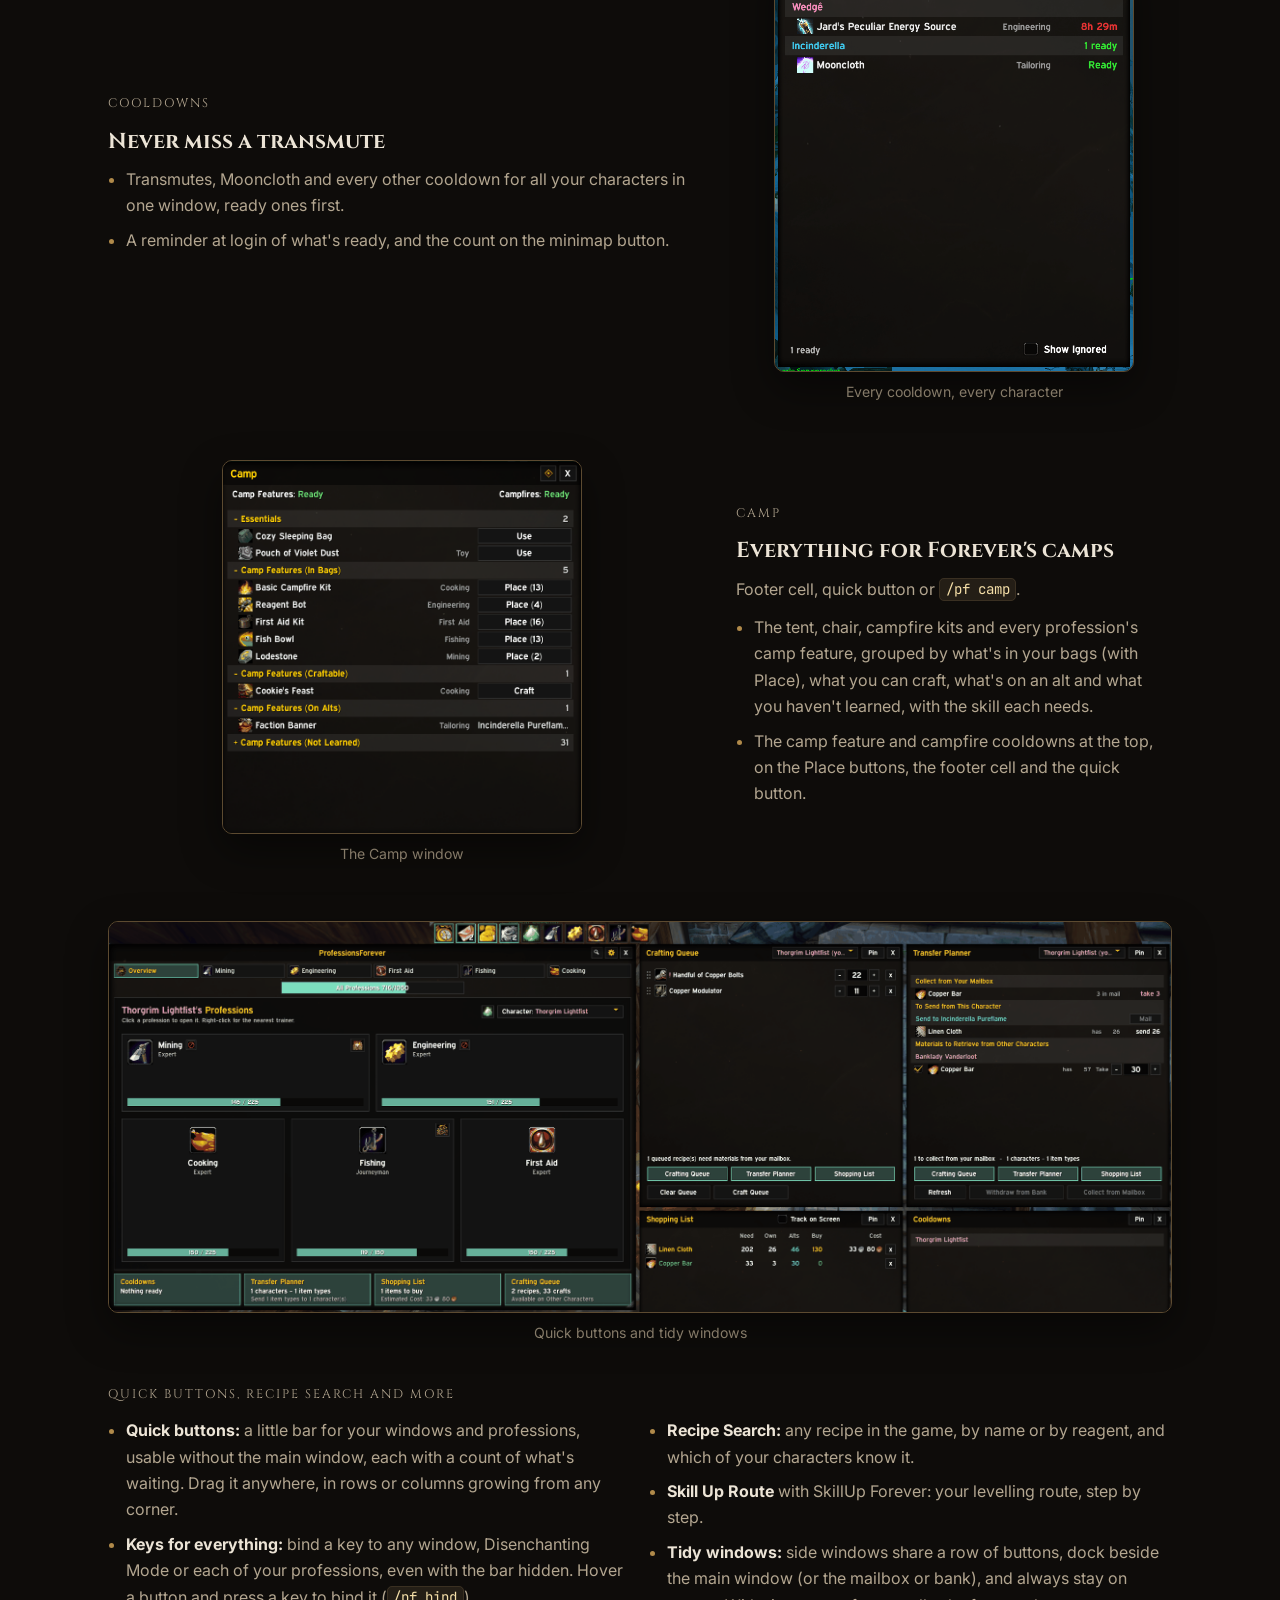
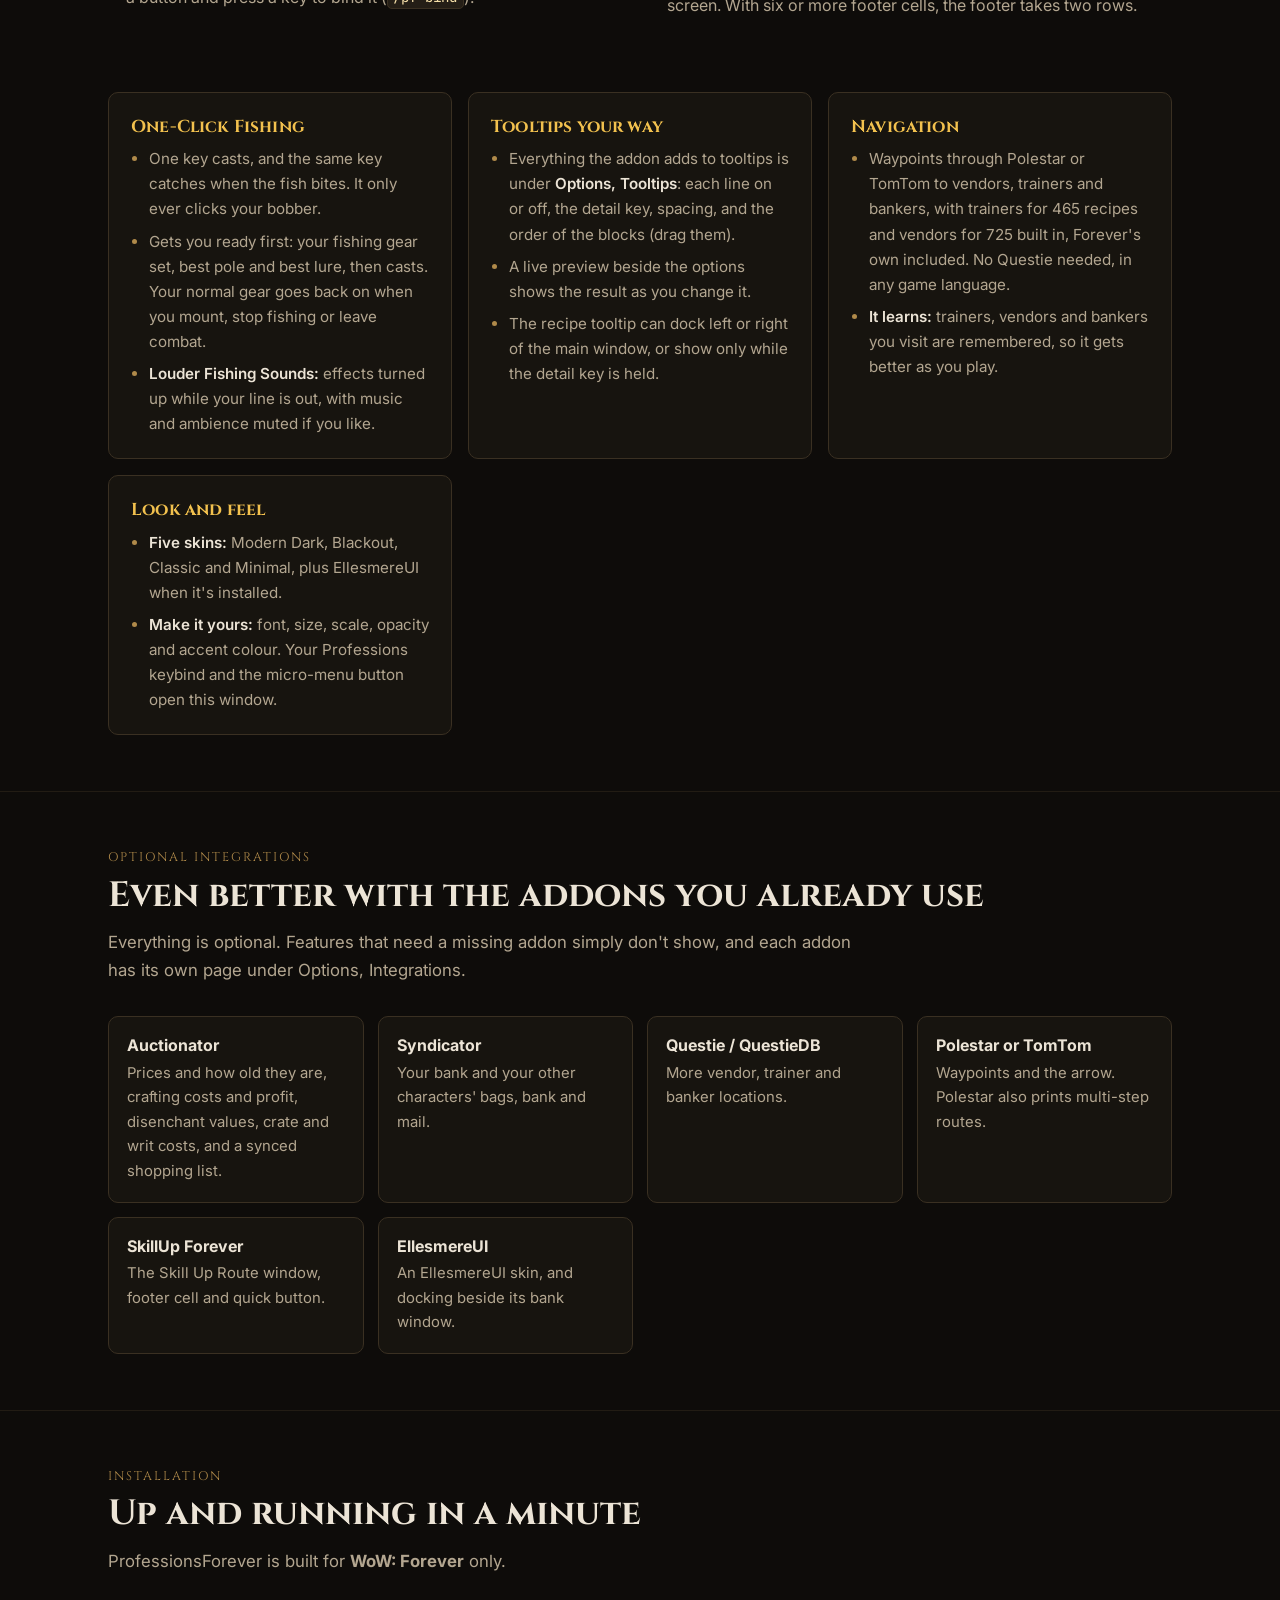
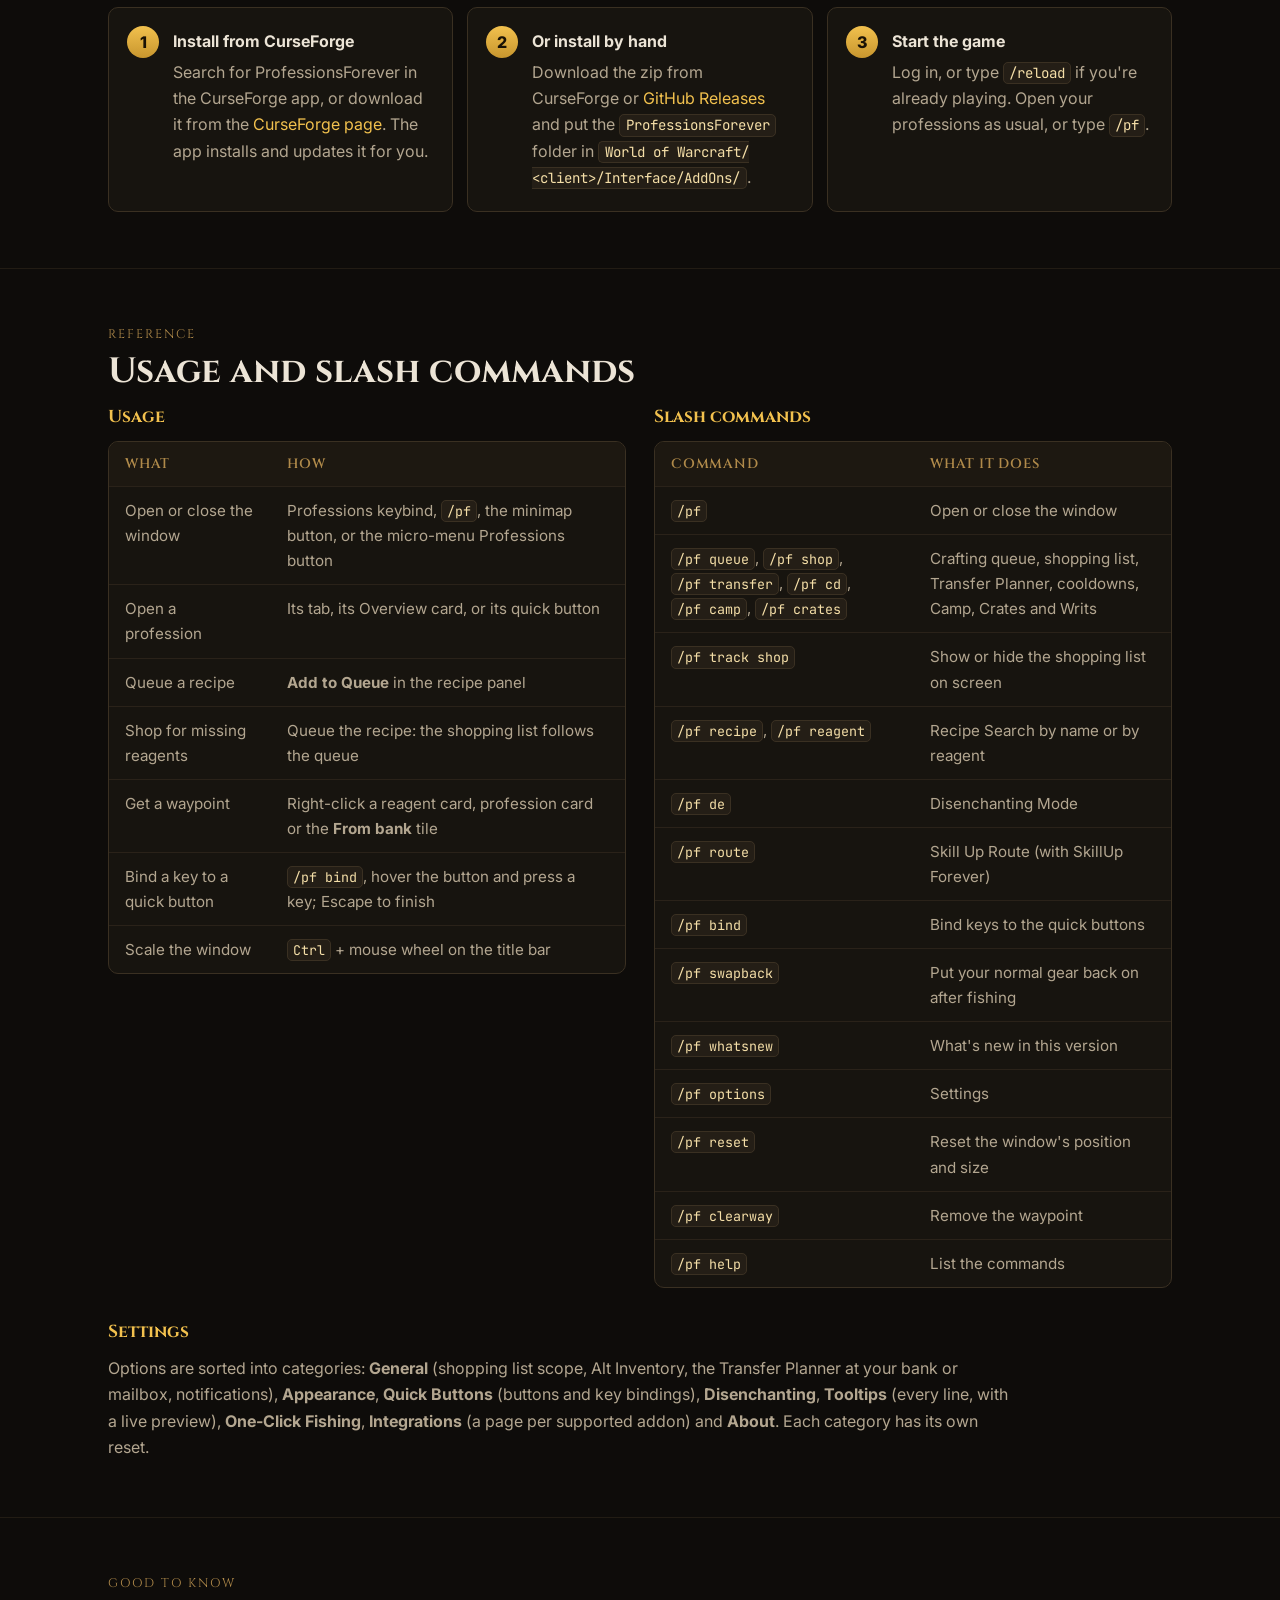
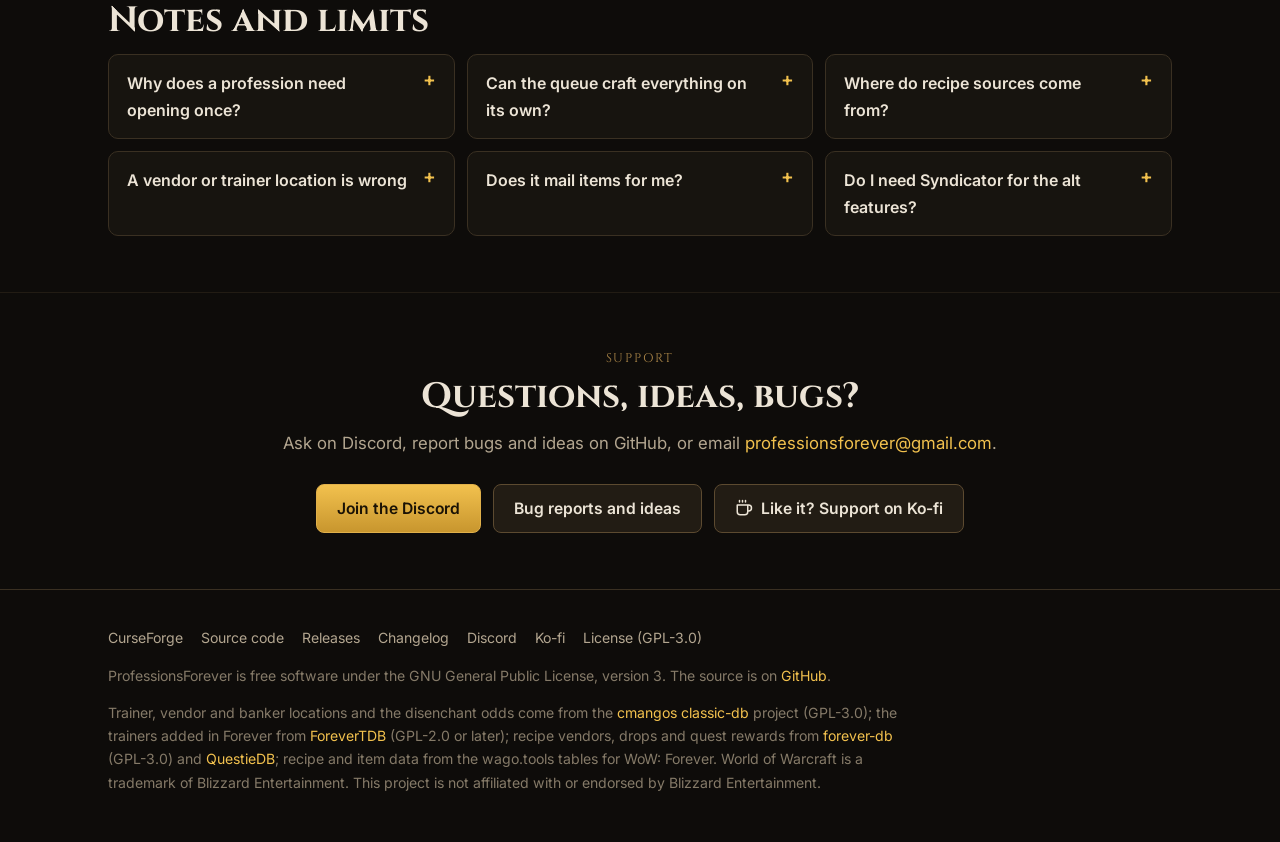
==== commit e3ed4796: "Update website for 0.10.4-0.10.5: changelog, Crates and Writs, Camp, new screenshots" ====
--- a/index.html
+++ b/index.html
@@ -4,7 +4,7 @@
 	<meta charset="utf-8">
 	<meta name="viewport" content="width=device-width, initial-scale=1">
 	<title>ProfessionsForever: the professions window for WoW: Forever</title>
-	<meta name="description" content="The professions window WoW: Forever deserves. It knows what's in your bags, your bank, your mailbox and on every one of your alts: a crafting queue, a shopping list that fills itself, a Transfer Planner, Disenchanting Mode, cooldowns, camp, One-Click Fishing and waypoints to vendors, trainers and bankers.">
+	<meta name="description" content="The professions window WoW: Forever deserves. It knows what's in your bags, your bank, your mailbox and on every one of your alts: a crafting queue, a shopping list that fills itself, a Transfer Planner, Disenchanting Mode, cooldowns, camp, Crates and Writs, One-Click Fishing and waypoints to vendors, trainers and bankers.">
 	<meta name="theme-color" content="#0e0c0a">
 	<meta property="og:type" content="website">
 	<meta property="og:title" content="ProfessionsForever">
@@ -60,7 +60,7 @@
 			</a>
 		</div>
 		<div class="meta-line">
-			<span>Version 0.10.3</span>
+			<span>Version 0.10.5</span>
 			<span>Free and open source (GPL-3.0)</span>
 			<span>Built for WoW: Forever only</span>
 			<span>No required dependencies</span>
@@ -115,22 +115,25 @@
 <!-- What's new -->
 <section id="new" aria-labelledby="new-title">
 	<div class="wrap">
-		<div class="new-box no-shot">
+		<div class="new-box">
 			<div class="new-text">
 				<p class="eyebrow">Latest release</p>
-				<h2 id="new-title">New in 0.10.3 <span class="badge">CURRENT</span></h2>
-				<p class="new-intro">What's arrived in 0.10.2 and 0.10.3.</p>
+				<h2 id="new-title">New in 0.10.5 <span class="badge">CURRENT</span></h2>
+				<p class="new-intro">What's arrived in 0.10.4 and 0.10.5.</p>
 				<ul class="new-list">
-					<li><strong>Your alts' queues work together:</strong> hover an item to see how many your crafting queues need, how many you still have to buy, and which of your characters' queues are making it. Queue bolts on your tailor and your engineer's shopping list drops them and lists the cloth instead. Ore says what it smelts into, and <strong>Queue Needed</strong> queues exactly what's missing in one click.</li>
-					<li><strong>Queue your enchants:</strong> queue an enchant with a quantity to plan and shop for its materials. Each one you apply with the Enchant button comes off the queue.</li>
-					<li><strong>Set up camp:</strong> a new Camp window (footer, quick button or <code>/pf camp</code>) lists every camp feature you hold, can craft, have on an alt or haven't learned yet. Place them with one click, and the shared cooldowns sit right at the top.</li>
-					<li><strong>One-Click Fishing:</strong> bind one key: it puts on your fishing gear, best pole and lure, casts, and catches when the fish bites. Your normal gear goes back on when you mount or stop fishing, and bites are louder so you don't miss the splash.</li>
-					<li><strong>Send stuff by hand:</strong> the Transfer Planner's letter button opens Manual Transfers: send an alt an item or some gold, or ask one to send you something. Drop a stack from your bags straight on the window. At the mailbox, Mail attaches exactly the right amount, splitting stacks for you. You can ask for gear from Disenchanting Mode too.</li>
-					<li><strong>Keys for your quick buttons:</strong> bind a key to any window, to Disenchanting Mode or to each of your professions. Hover a button and press a key to bind it (<code>/pf bind</code>). New Overview and Settings buttons, plus rows or columns, growing from any corner.</li>
-					<li><strong>And more:</strong> "On Shopping List" on item tooltips, how many a craft makes on the recipe icon, a smarter auction verdict when disenchanting, crafted reagents priced at their crafting cost, options in categories with a live tooltip preview, and a pile of fixes.</li>
-				</ul>
+					<li><strong>Crates and Writs:</strong> a new window (footer, quick button or <code>/pf crates</code>) lists the Waylaid Crates and Craftsman's Writs your characters hold, what each pays, the cheapest way to fill it and the cost per Merchant's Favor or reputation. Queue, Shop, Fill and Waypoint right from the row, and see what a crate or writ bought at the auction house would cost once filled.</li>
+					<li><strong>Trainers and vendors built in:</strong> 465 trainer-taught recipes (up from 32), with the skill and cost the trainer asks, and 725 vendor recipes, Forever's own trainers, vendors and camp recipes included. No Questie needed, and it works in any game language.</li>
+					<li><strong>New and Changed in Forever:</strong> a glowing infinity marks recipes that are new in Forever (gold) or changed in Forever (blue), and the tooltip says what changed: reagents, result, trainer skill or cost.</li>
+					<li><strong>How old is that price?</strong> With Auctionator, "Auction Scan: 2h Ago" shows in the shopping list, Crates and Writs, Disenchanting Mode and the cost and profit tooltips, turning red once it's old. Auctionator's shopping list now stays in sync by itself.</li>
+					<li><strong>Chains use what your alts hold:</strong> queuing a recipe no longer queues smelting bars your bank alt already has. With alts counting toward planning, what they hold is used first.</li>
+					<li><strong>And more:</strong> the recipe tooltip can dock beside the window, your specialization on the Overview, Older and Newer buttons in What's New, smarter mail that stacks before it attaches, Stop Queue as its own button, and fixes for the queue, the Transfer Planner and Darkmoon Faire vendors.</li>
+</ul>
 				<a class="btn" href="changelog.html">Read the full changelog</a>
 			</div>
+			<figure class="shot new-shot">
+				<a href="assets/screenshots/whats-new.png" class="zoom"><img src="assets/screenshots/whats-new.png" alt="The What's New window in game, listing the highlights of version 0.10.5: Crates and Writs, who teaches and sells each recipe, New and Changed in Forever, and how old auction prices are." width="878" height="920" loading="lazy"></a>
+				<figcaption>What's New</figcaption>
+			</figure>
 		</div>
 	</div>
 </section>
@@ -145,7 +148,7 @@
 		<div class="tour">
 			<div class="tour-row" id="overview">
 				<figure class="shot">
-					<a href="assets/screenshots/overview.png" class="zoom"><img src="assets/screenshots/overview.png" alt="The Overview tab: cards for Mining, Engineering, Cooking, Fishing and First Aid with skill bars, and the footer showing cooldowns, transfers, shopping list and crafting queue." width="1623" height="1128" loading="lazy"></a>
+					<a href="assets/screenshots/overview.png" class="zoom"><img src="assets/screenshots/overview.png" alt="The Overview tab: cards for Mining, Engineering with the Gnomish Engineer specialization, Cooking, Fishing and First Aid with skill bars, and a two-row footer with the crafting queue, shopping list, Transfer Planner, cooldowns, Camp, Crates and Writs and Disenchanting Mode." width="1623" height="1238" loading="lazy"></a>
 					<figcaption>The Overview</figcaption>
 				</figure>
 				<div class="tour-text">
@@ -154,7 +157,7 @@
 					<p>At a glance. Your starting point.</p>
 					<ul>
 						<li>A card per profession, Cooking, First Aid and Fishing included, with its rank and skill bar.</li>
-						<li>Click to open it, right-click for a waypoint to the nearest trainer, or drag it onto an action bar.</li>
+						<li>Click to open it, right-click for a waypoint to the nearest trainer, or drag it onto an action bar. Blacksmiths, leatherworkers and engineers see their specialization.</li>
 						<li><strong>Your alts too:</strong> pick another character to browse their professions and queue crafts for them.</li>
 					</ul>
 				</div>
@@ -162,7 +165,7 @@
 
 			<div class="tour-row" id="recipes">
 				<figure class="shot">
-					<a href="assets/screenshots/recipe-missing.png" class="zoom"><img src="assets/screenshots/recipe-missing.png" alt="The Engineering recipe browser with Copper Modulator selected: recipes coloured by difficulty with skill up chances, reagent cards, and the hint to queue it to put missing items on the shopping list." width="1635" height="1131" loading="lazy"></a>
+					<a href="assets/screenshots/recipe-missing.png" class="zoom"><img src="assets/screenshots/recipe-missing.png" alt="The Mining recipe list with Smelt Gold selected: blue infinity marks on recipes changed in Forever and a gold one on the camp recipe Lodestone, the nearest trainer with how many more, and gold ore available on another character." width="1622" height="1236" loading="lazy"></a>
 					<figcaption>The crafting window</figcaption>
 				</figure>
 				<div class="tour-text">
@@ -173,14 +176,15 @@
 						<li>Search by recipe name or reagent; sort by name, skill up difficulty, skill up chance, craftable amount or profit.</li>
 						<li>Filter by learned, has materials, skill-up colour or favorites, with categories you can collapse.</li>
 						<li>Colour-coded by skill up difficulty, with the skill up chance on each recipe and a stripe for whether the materials are in your bags, bank, partly there or missing.</li>
-						<li>Unlearned recipes say where they come from and what skill they need, with every trainer of your faction that teaches it, nearest first. <kbd>Ctrl</kbd>-click to preview gear in the dressing room.</li>
+						<li>Unlearned recipes say where they come from and what skill they need, with every trainer of your faction that teaches it, nearest first, and the skill and cost they ask. <kbd>Ctrl</kbd>-click to preview gear in the dressing room.</li>
+						<li><strong>Made for Forever:</strong> a glowing infinity marks recipes new in Forever (gold) or changed in Forever (blue), and the tooltip says what changed.</li>
 					</ul>
 				</div>
 			</div>
 
 			<div class="tour-row" id="reagents">
 				<figure class="shot">
-					<a href="assets/screenshots/recipe-browser.png" class="zoom"><img src="assets/screenshots/recipe-browser.png" alt="Explosive Sheep in the Engineering recipe browser: reagent cards with have and need counts, what's in the bank and on alts, the From Bags, From Bank and From Alts tiles, required tools, and craft cost and profit." width="1635" height="1131" loading="lazy"></a>
+					<a href="assets/screenshots/recipe-browser.png" class="zoom"><img src="assets/screenshots/recipe-browser.png" alt="Mithril Blunderbuss in the Engineering recipe browser: reagent cards with have and need counts and icons for what is queued or held elsewhere, the trainer who teaches it, required tools, the skill up chance, and craft cost and profit." width="1622" height="1236" loading="lazy"></a>
 					<figcaption>What you have, and where</figcaption>
 				</figure>
 				<div class="tour-text">
@@ -188,18 +192,18 @@
 					<h3>Everything about a recipe's materials</h3>
 					<p>Without opening your bags.</p>
 					<ul>
-						<li><strong>Have / need</strong> for every reagent, plus what's in your bank and mailbox, and what your queue and shopping list already want.</li>
+						<li><strong>Have / need</strong> for every reagent, plus what's in your bank, your mailbox and on your alts, and what your queue and shopping list already want.</li>
 						<li>Craftable counts from your bags, with your bank, and with your alts.</li>
 						<li>Tools and stations you need, and whether you have them (a better Enchanting rod counts).</li>
-						<li><strong>With Auctionator:</strong> Cost to Craft and Profit, with each reagent priced at the cheapest of the vendor, the auction house or crafting it yourself (a Bolt of Silk Cloth against four Silk Cloth).</li>
+						<li><strong>With Auctionator:</strong> Cost to Craft and Profit, with each reagent priced at the cheapest of the vendor, the auction house or crafting it yourself (a Bolt of Silk Cloth against four Silk Cloth), and how long ago the auction house was scanned.</li>
 					</ul>
 				</div>
 			</div>
 
 			<div class="tour-row" id="queue">
 				<figure class="shot">
-					<a href="assets/screenshots/queue-shopping.png" class="zoom"><img src="assets/screenshots/queue-shopping.png" alt="The Crafting Queue with Smelt Copper, Handful of Copper Bolts and Copper Modulator, next to the Shopping List with Copper Ore and Linen Cloth, their need, own, alts and buy columns, and the estimated cost." width="1641" height="814" loading="lazy"></a>
-					<figcaption>Queue it, and the shopping list fills itself</figcaption>
+					<a href="assets/screenshots/queue-planner.png" class="zoom"><img src="assets/screenshots/queue-planner.png" alt="The Crafting Queue building a Mithril Blunderbuss from Smelt Bronze, Smelt Mithril, Mithril Tube and Unstable Trigger, next to the Transfer Planner listing what to withdraw from the bank, what to retrieve from a bank alt by mail, and what is still unavailable." width="1634" height="809" loading="lazy"></a>
+					<figcaption>Queue it, and the Transfer Planner knows what to fetch</figcaption>
 				</figure>
 				<div class="tour-text">
 					<p class="eyebrow">Crafting queue</p>
@@ -207,7 +211,7 @@
 					<p>Across professions, and craft it in one go.</p>
 					<ul>
 						<li>Queue any recipe with its own amount, then click <strong>Craft Queue</strong>. Between recipes, a click on the game world crafts the next one.</li>
-						<li><strong>Sub-crafts first:</strong> reagents you can make yourself are queued ahead of the recipe, sized to what you're short of. Short on materials? It holds back the early steps so the final crafts aren't starved.</li>
+						<li><strong>Sub-crafts first:</strong> reagents you can make yourself are queued ahead of the recipe, sized to what you're short of. Short on materials? It holds back the early steps so the final crafts aren't starved. What your alts already hold is used before anything is crafted.</li>
 						<li><strong>At a glance:</strong> rows are marked red when something is missing, blue when it's in the bank, and pink when it's waiting in the mailbox.</li>
 						<li><strong>Plan for your alts:</strong> edit another character's queue from the character picker. When another character is making a missing reagent, the queue names them.</li>
 						<li><strong>Enchants too:</strong> queue an enchant with a quantity to plan and shop for its materials; each one you apply comes off the queue.</li>
@@ -219,7 +223,7 @@
 						<li>Needed, owned, from alts and still to buy, a click to search the auction house, and plain-text export.</li>
 						<li><strong>Your alts' queues work together:</strong> when one character queues bolts, the shared list drops them and lists the cloth instead. <strong>Queue Needed</strong> queues exactly the crafts that make what's missing.</li>
 						<li><strong>On your tooltips:</strong> items say <strong>On Shopping List</strong>, <strong>Needed by Crafting Queues</strong> and <strong>Still to Buy</strong>, which of your characters' queues are making them, and what a raw material such as ore crafts into.</li>
-						<li><strong>With Auctionator:</strong> unit prices, costs, an estimated total, and a one-click Auctionator shopping list.</li>
+						<li><strong>With Auctionator:</strong> unit prices, costs, an estimated total and how old the prices are, with Auctionator's own shopping list kept in sync.</li>
 					</ul>
 				</div>
 			</div>
@@ -235,7 +239,7 @@
 					<p>The addon knows where everything is.</p>
 					<ul>
 						<li>Every character's bags, bank and mailbox, from Syndicator when it's installed, or recorded as you play.</li>
-						<li>The Transfer Planner lists what each character should send for your queues. At the mailbox, <strong>Mail</strong> attaches it and <strong>Collect from Mailbox</strong> takes what your queue needs.</li>
+						<li>The Transfer Planner lists what each character should send for your queues. At the mailbox, <strong>Mail</strong> puts short stacks together, attaches the fewest it can and fills in the subject, and <strong>Collect from Mailbox</strong> takes what your queue needs.</li>
 						<li><strong>It shows up when you need it:</strong> it opens at the mailbox or bank when there's something to do, docks beside them, and closes with them.</li>
 						<li><strong>Your call:</strong> choose per character and per material who supplies what, or let the planner decide.</li>
 						<li><strong>Manual Transfers:</strong> send an alt an item or some gold, or ask one to send you something, apart from any queue. Drop a stack on the window; at the mailbox, Mail attaches exactly the right amount, splitting stacks for you.</li>
@@ -264,6 +268,28 @@
 				</div>
 			</div>
 
+			<div class="tour-row" id="crates">
+				<figure class="shot">
+					<a href="assets/screenshots/crates-held.png" class="zoom"><img src="assets/screenshots/crates-held.png" alt="The Crates and Writs window, Held tab: Merchant's Favor and reputation at the top with the auction scan age, sealed crates ready to hand in with a Waypoint button, crates with their Favor and cost per Favor, a writ with its reputation and cost per reputation, and a writ not opened yet." width="1397" height="836" loading="lazy"></a>
+					<figcaption>Crates and Writs</figcaption>
+				</figure>
+				<div class="tour-text">
+					<p class="eyebrow">Crates and Writs</p>
+					<h3>Which crate is worth filling? <span class="new-tag">New</span></h3>
+					<p>Footer cell, quick button or <code>/pf crates</code>.</p>
+					<ul>
+						<li>Every Waylaid Crate and Craftsman's Writ your characters hold, with what each pays, the cheapest way to fill it and the cost per Merchant's Favor or per reputation.</li>
+						<li><strong>Queue, Shop, Fill and Waypoint</strong> on every row, and a box for how many to fill when you hold several of a crate.</li>
+						<li><strong>Buy Crates</strong> and <strong>Buy Writs</strong> show what one bought at the auction house would cost once filled; Shop adds it to the shopping list.</li>
+						<li>Crate and writ tooltips show the same pay and fill costs, including what your alts can send.</li>
+					</ul>
+					<figure class="shot shot-inline">
+						<a href="assets/screenshots/crate-tooltip.png" class="zoom"><img src="assets/screenshots/crate-tooltip.png" alt="A Waylaid Crate: Expert Curiosities tooltip showing that it pays 15 Favor, the cost of each bundle that fills it with what alts can send and what to buy, and the cheapest fill per Favor." width="618" height="488" loading="lazy"></a>
+						<figcaption>Pay and fill costs on every crate</figcaption>
+					</figure>
+				</div>
+			</div>
+
 			<div class="tour-row" id="cooldowns">
 				<figure class="shot shot-narrow">
 					<a href="assets/screenshots/cooldowns.png" class="zoom"><img src="assets/screenshots/cooldowns.png" alt="The Cooldowns window listing Jard's Peculiar Energy Source on one character with 8 hours 29 minutes left, and Mooncloth ready on another." width="710" height="819" loading="lazy"></a>
@@ -275,6 +301,22 @@
 					<ul>
 						<li>Transmutes, Mooncloth and every other cooldown for all your characters in one window, ready ones first.</li>
 						<li>A reminder at login of what's ready, and the count on the minimap button.</li>
+					</ul>
+				</div>
+			</div>
+
+			<div class="tour-row" id="camp">
+				<figure class="shot shot-narrow">
+					<a href="assets/screenshots/camp.png" class="zoom"><img src="assets/screenshots/camp.png" alt="The Camp window: camp feature and campfire cooldowns ready at the top, Essentials with Use buttons, camp features in bags with Place buttons and counts, one craftable, one on an alt, and 31 not learned." width="810" height="842" loading="lazy"></a>
+					<figcaption>The Camp window</figcaption>
+				</figure>
+				<div class="tour-text">
+					<p class="eyebrow">Camp</p>
+					<h3>Everything for Forever's camps</h3>
+					<p>Footer cell, quick button or <code>/pf camp</code>.</p>
+					<ul>
+						<li>The tent, chair, campfire kits and every profession's camp feature, grouped by what's in your bags (with Place), what you can craft, what's on an alt and what you haven't learned, with the skill each needs.</li>
+						<li>The camp feature and campfire cooldowns at the top, on the Place buttons, the footer cell and the quick button.</li>
 					</ul>
 				</div>
 			</div>
@@ -299,15 +341,7 @@
 
 		<div class="features features-tail">
 			<article class="feature">
-				<h3>Camp <span class="new-tag">New</span></h3>
-				<ul>
-					<li>A <strong>Camp</strong> window (footer cell, quick button or <code>/pf camp</code>) for Forever's camp features: the tent, chair, campfire kits and every profession's camp feature.</li>
-					<li>Grouped by what's in your bags (with Place), what you can craft, what's on an alt and what you haven't learned, with the skill each needs.</li>
-					<li>The camp feature and campfire cooldowns at the top, on the Place buttons, the footer cell and the quick button.</li>
-				</ul>
-			</article>
-			<article class="feature">
-				<h3>One-Click Fishing <span class="new-tag">New</span></h3>
+				<h3>One-Click Fishing</h3>
 				<ul>
 					<li>One key casts, and the same key catches when the fish bites. It only ever clicks your bobber.</li>
 					<li>Gets you ready first: your fishing gear set, best pole and best lure, then casts. Your normal gear goes back on when you mount, stop fishing or leave combat.</li>
@@ -319,12 +353,13 @@
 				<ul>
 					<li>Everything the addon adds to tooltips is under <strong>Options, Tooltips</strong>: each line on or off, the detail key, spacing, and the order of the blocks (drag them).</li>
 					<li>A live preview beside the options shows the result as you change it.</li>
+					<li>The recipe tooltip can dock left or right of the main window, or show only while the detail key is held.</li>
 				</ul>
 			</article>
 			<article class="feature">
 				<h3>Navigation</h3>
 				<ul>
-					<li>Waypoints through Polestar or TomTom to vendors, trainers and bankers, with trainer and vendor locations built in, no Questie needed.</li>
+					<li>Waypoints through Polestar or TomTom to vendors, trainers and bankers, with trainers for 465 recipes and vendors for 725 built in, Forever's own included. No Questie needed, in any game language.</li>
 					<li><strong>It learns:</strong> trainers, vendors and bankers you visit are remembered, so it gets better as you play.</li>
 				</ul>
 			</article>
@@ -346,7 +381,7 @@
 		<h2 id="int-title">Even better with the addons you already use</h2>
 		<p class="lead">Everything is optional. Features that need a missing addon simply don't show, and each addon has its own page under Options, Integrations.</p>
 		<div class="integrations">
-			<div class="integration"><h3>Auctionator</h3><p>Prices, crafting costs and profit, disenchant values and send-to-Auctionator.</p></div>
+			<div class="integration"><h3>Auctionator</h3><p>Prices and how old they are, crafting costs and profit, disenchant values, crate and writ costs, and a synced shopping list.</p></div>
 			<div class="integration"><h3>Syndicator</h3><p>Your bank and your other characters' bags, bank and mail.</p></div>
 			<div class="integration"><h3>Questie / QuestieDB</h3><p>More vendor, trainer and banker locations.</p></div>
 			<div class="integration"><h3>Polestar or TomTom</h3><p>Waypoints and the arrow. Polestar also prints multi-step routes.</p></div>
@@ -400,7 +435,7 @@
 						<thead><tr><th scope="col">Command</th><th scope="col">What it does</th></tr></thead>
 						<tbody>
 							<tr><td><code>/pf</code></td><td>Open or close the window</td></tr>
-							<tr><td><code>/pf queue</code>, <code>/pf shop</code>, <code>/pf transfer</code>, <code>/pf cd</code>, <code>/pf camp</code></td><td>Crafting queue, shopping list, Transfer Planner, cooldowns, Camp</td></tr>
+							<tr><td><code>/pf queue</code>, <code>/pf shop</code>, <code>/pf transfer</code>, <code>/pf cd</code>, <code>/pf camp</code>, <code>/pf crates</code></td><td>Crafting queue, shopping list, Transfer Planner, cooldowns, Camp, Crates and Writs</td></tr>
 							<tr><td><code>/pf track shop</code></td><td>Show or hide the shopping list on screen</td></tr>
 							<tr><td><code>/pf recipe</code>, <code>/pf reagent</code></td><td>Recipe Search by name or by reagent</td></tr>
 							<tr><td><code>/pf de</code></td><td>Disenchanting Mode</td></tr>
@@ -487,7 +522,7 @@
 			<a href="https://github.com/ProfessionsForever/Professions_Forever/blob/main/LICENSE">License (GPL-3.0)</a>
 		</div>
 		<p>ProfessionsForever is free software under the GNU General Public License, version 3. The source is on <a href="https://github.com/ProfessionsForever/Professions_Forever">GitHub</a>.</p>
-		<p>Trainer, vendor and banker locations and the disenchant odds come from the <a href="https://github.com/cmangos/classic-db">cmangos classic-db</a> project (GPL-3.0); recipe and item data from the wago.tools tables for WoW: Forever. World of Warcraft is a trademark of Blizzard Entertainment. This project is not affiliated with or endorsed by Blizzard Entertainment.</p>
+		<p>Trainer, vendor and banker locations and the disenchant odds come from the <a href="https://github.com/cmangos/classic-db">cmangos classic-db</a> project (GPL-3.0); the trainers added in Forever from <a href="https://github.com/advocaite/TrinityCore">ForeverTDB</a> (GPL-2.0 or later); recipe vendors, drops and quest rewards from <a href="https://github.com/foreverfraddons/forever-db">forever-db</a> (GPL-3.0) and <a href="https://github.com/Questie/QuestieDB">QuestieDB</a>; recipe and item data from the wago.tools tables for WoW: Forever. World of Warcraft is a trademark of Blizzard Entertainment. This project is not affiliated with or endorsed by Blizzard Entertainment.</p>
 	</div>
 </footer>
 
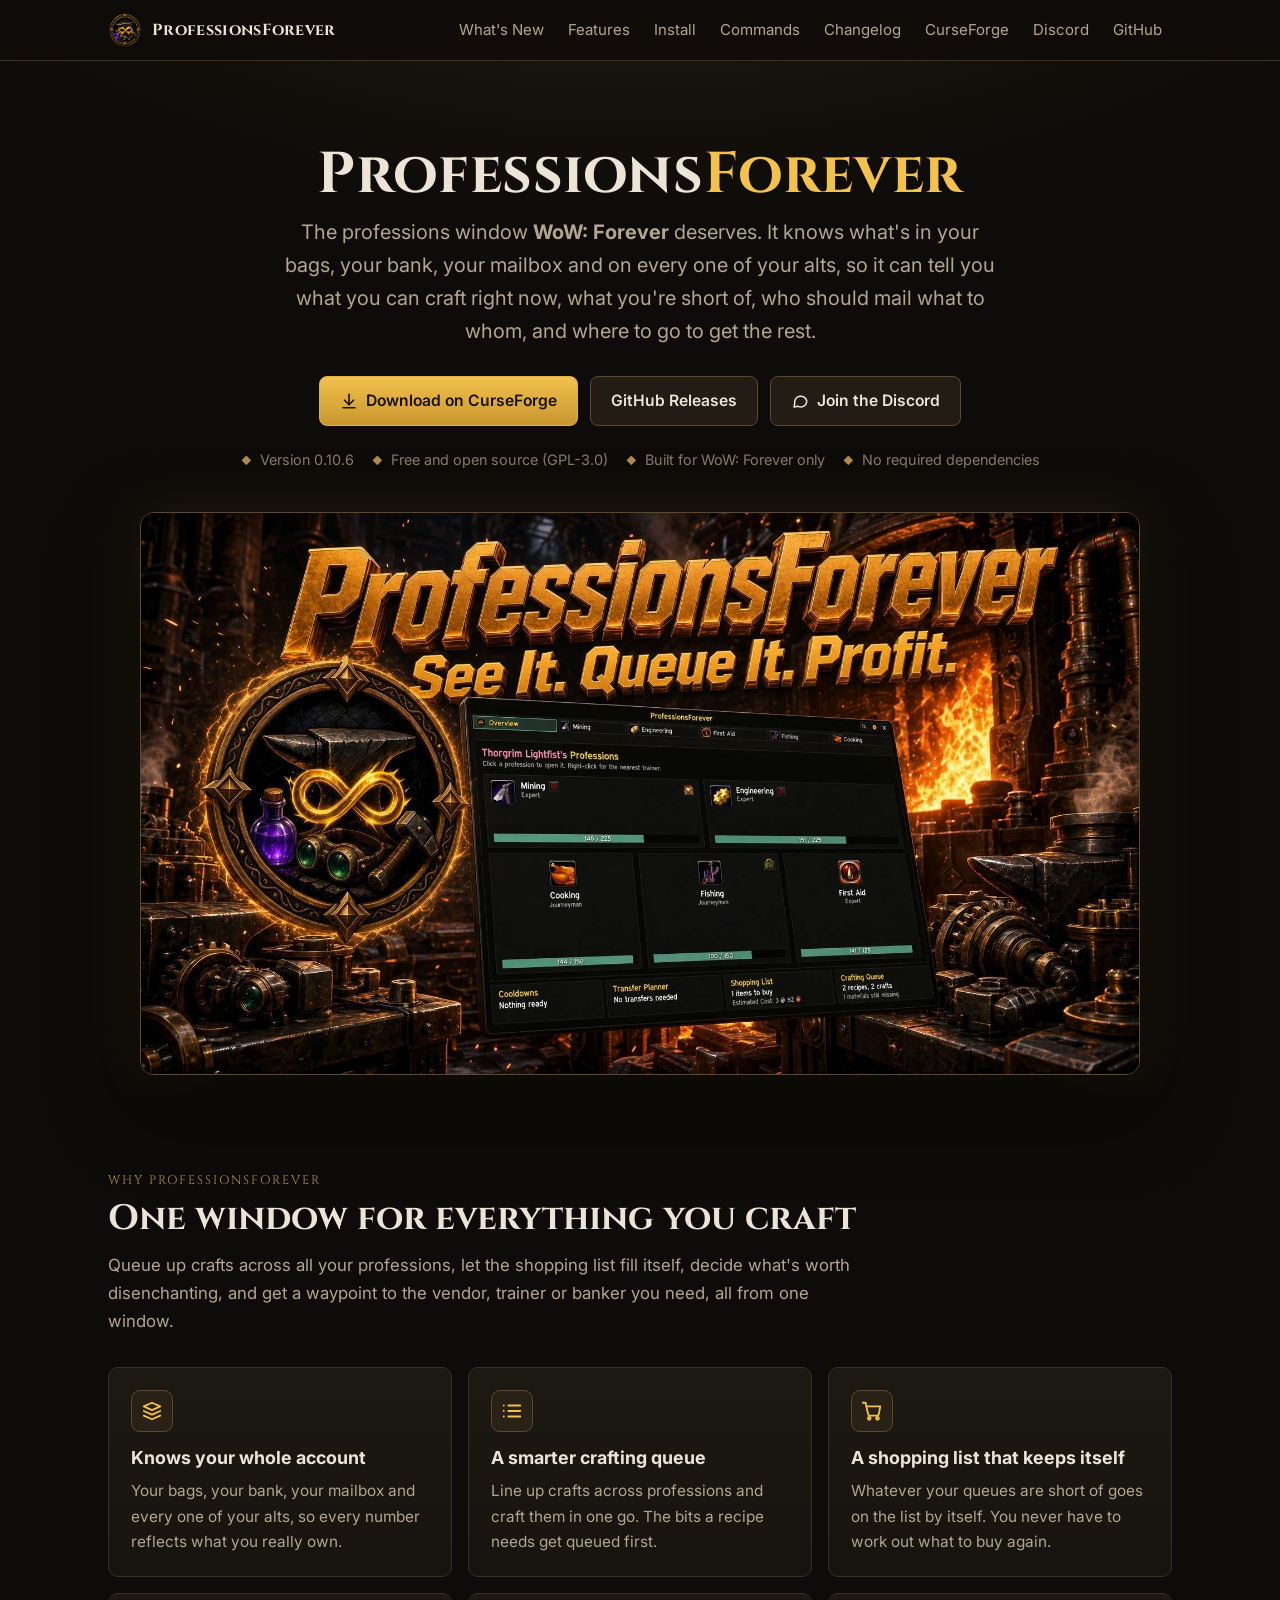
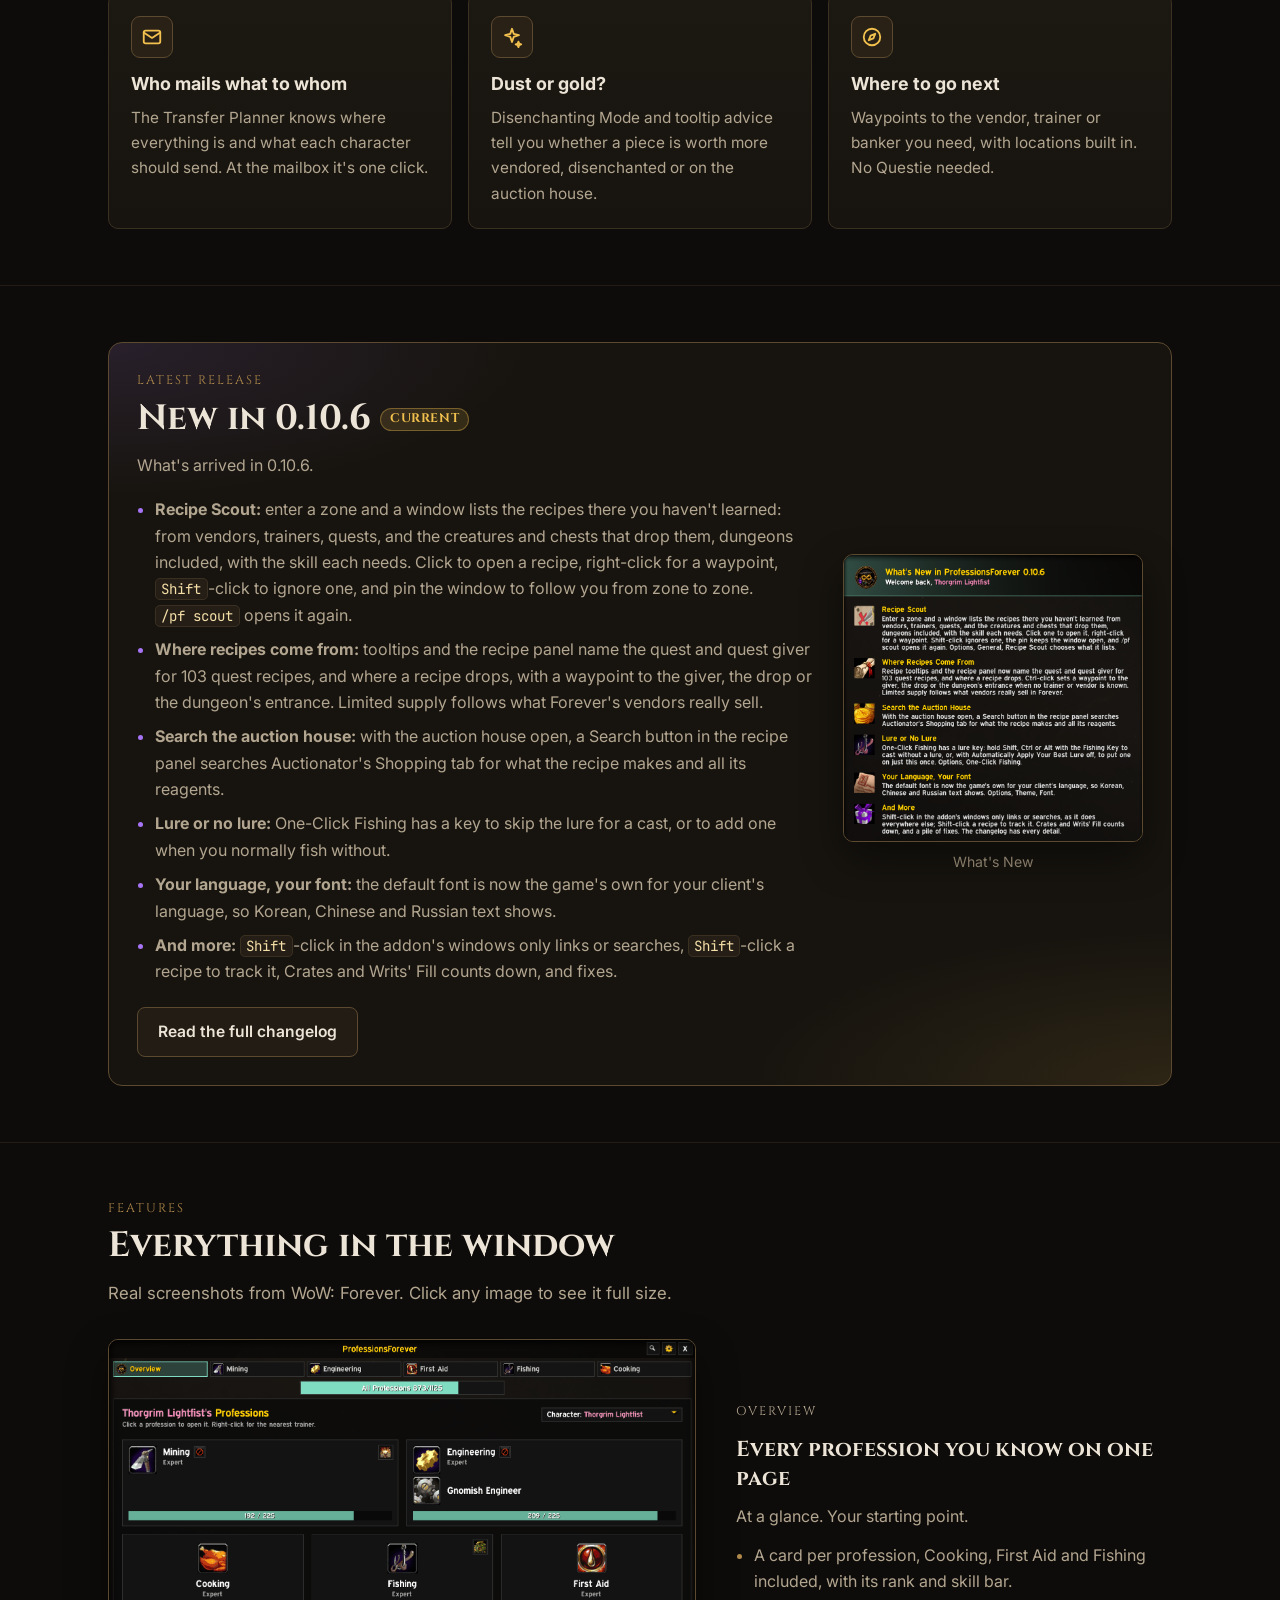
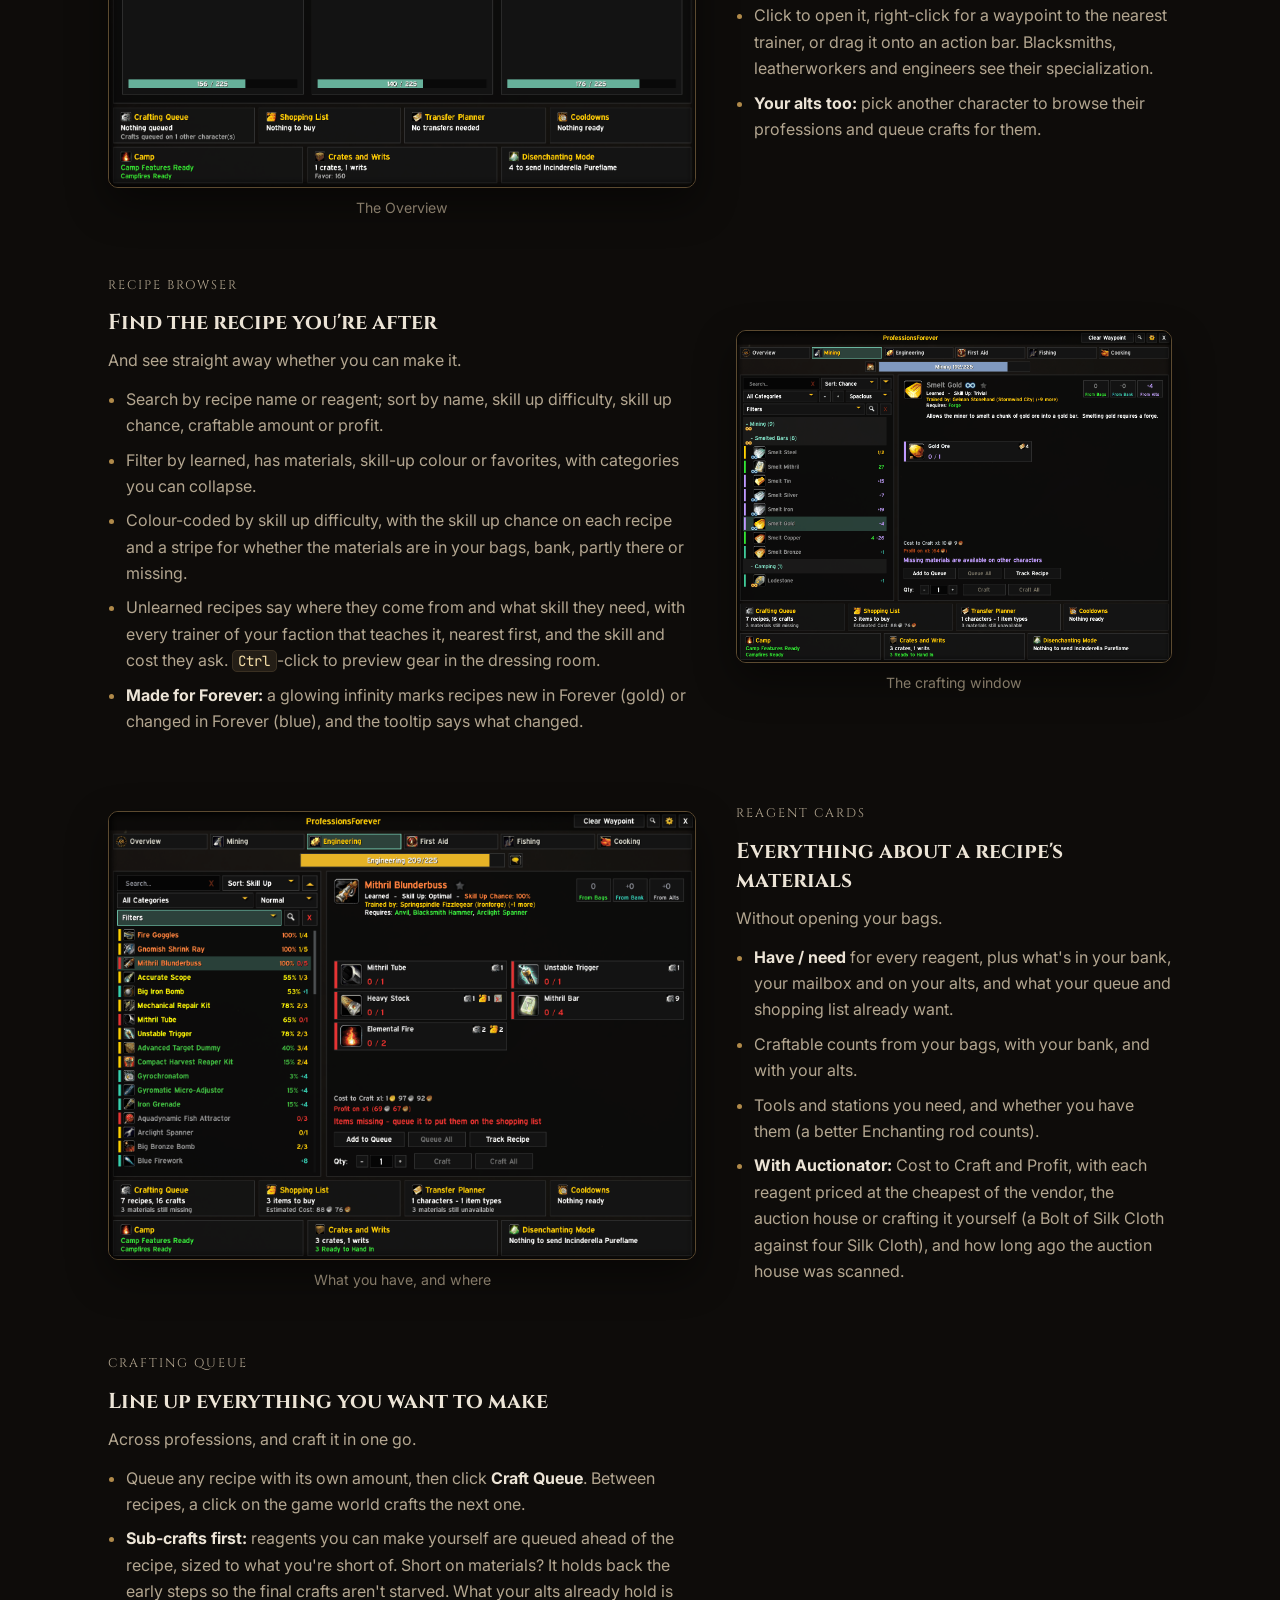
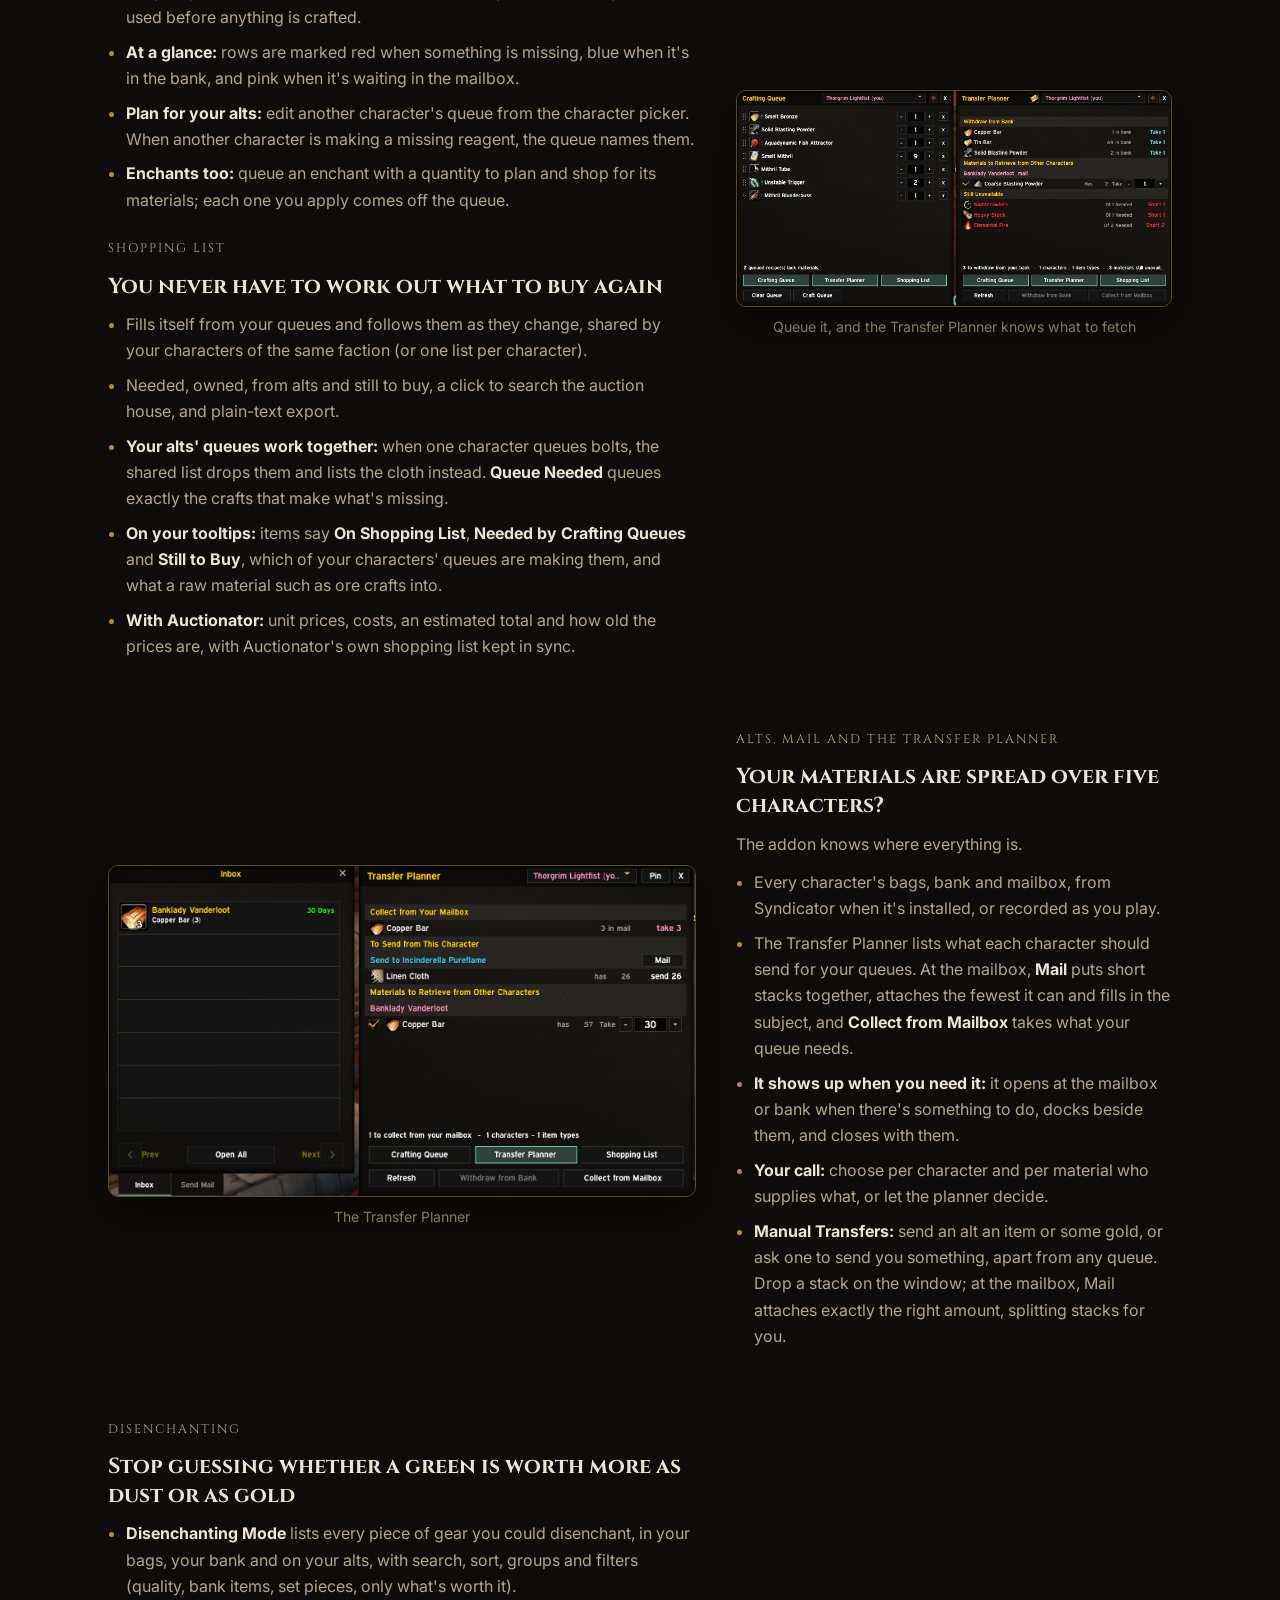
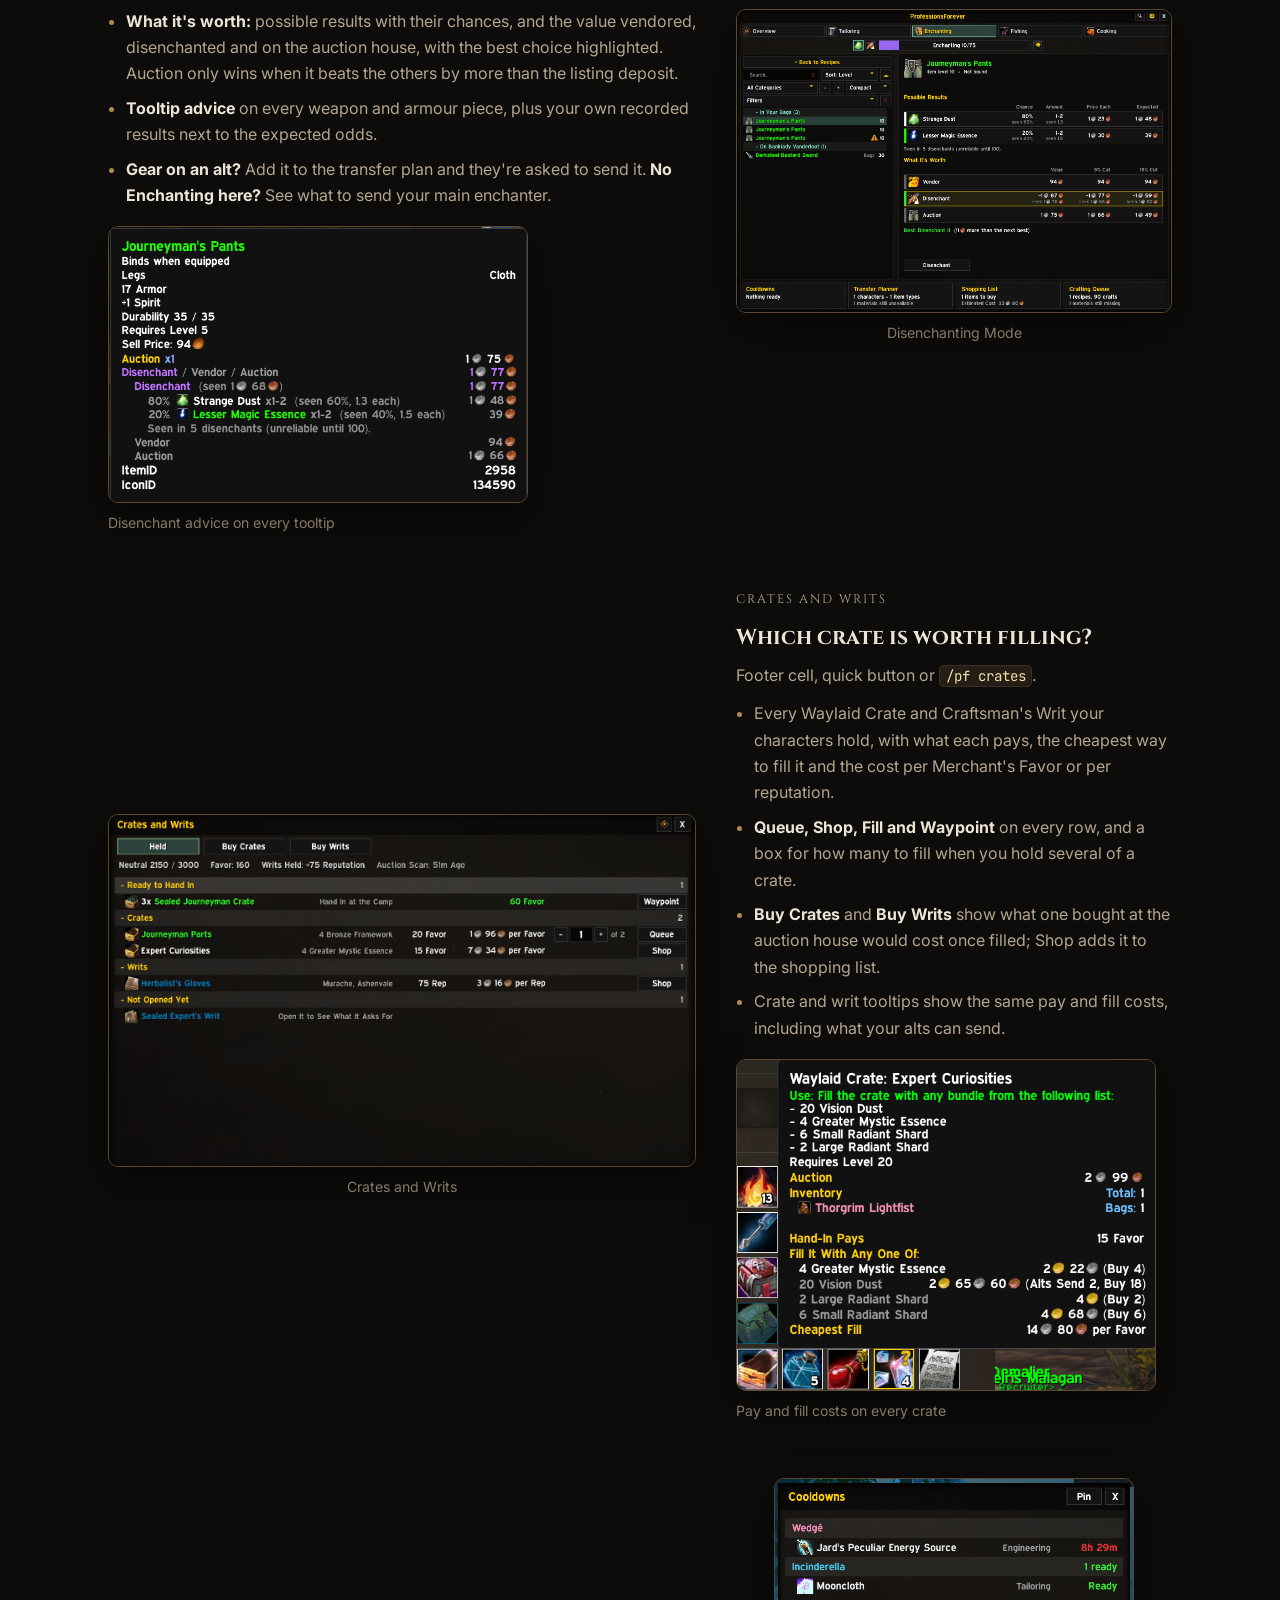
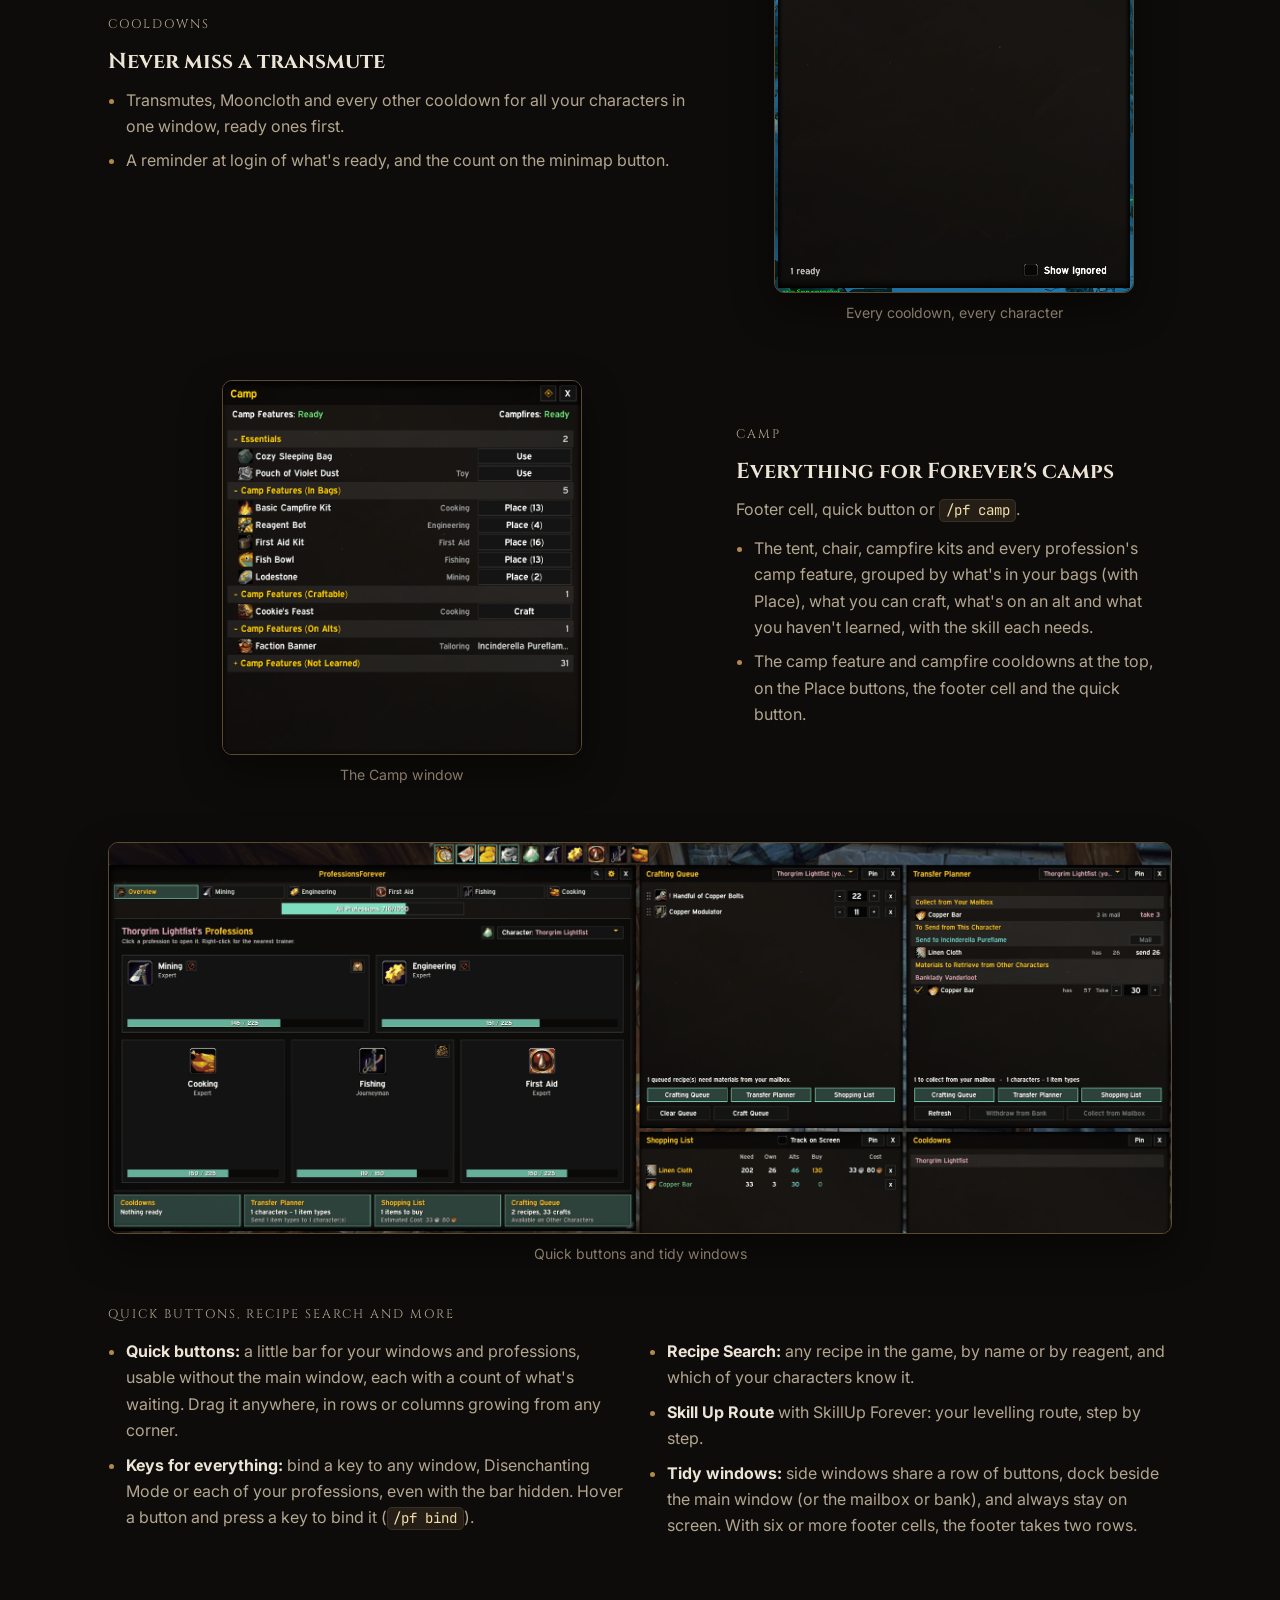
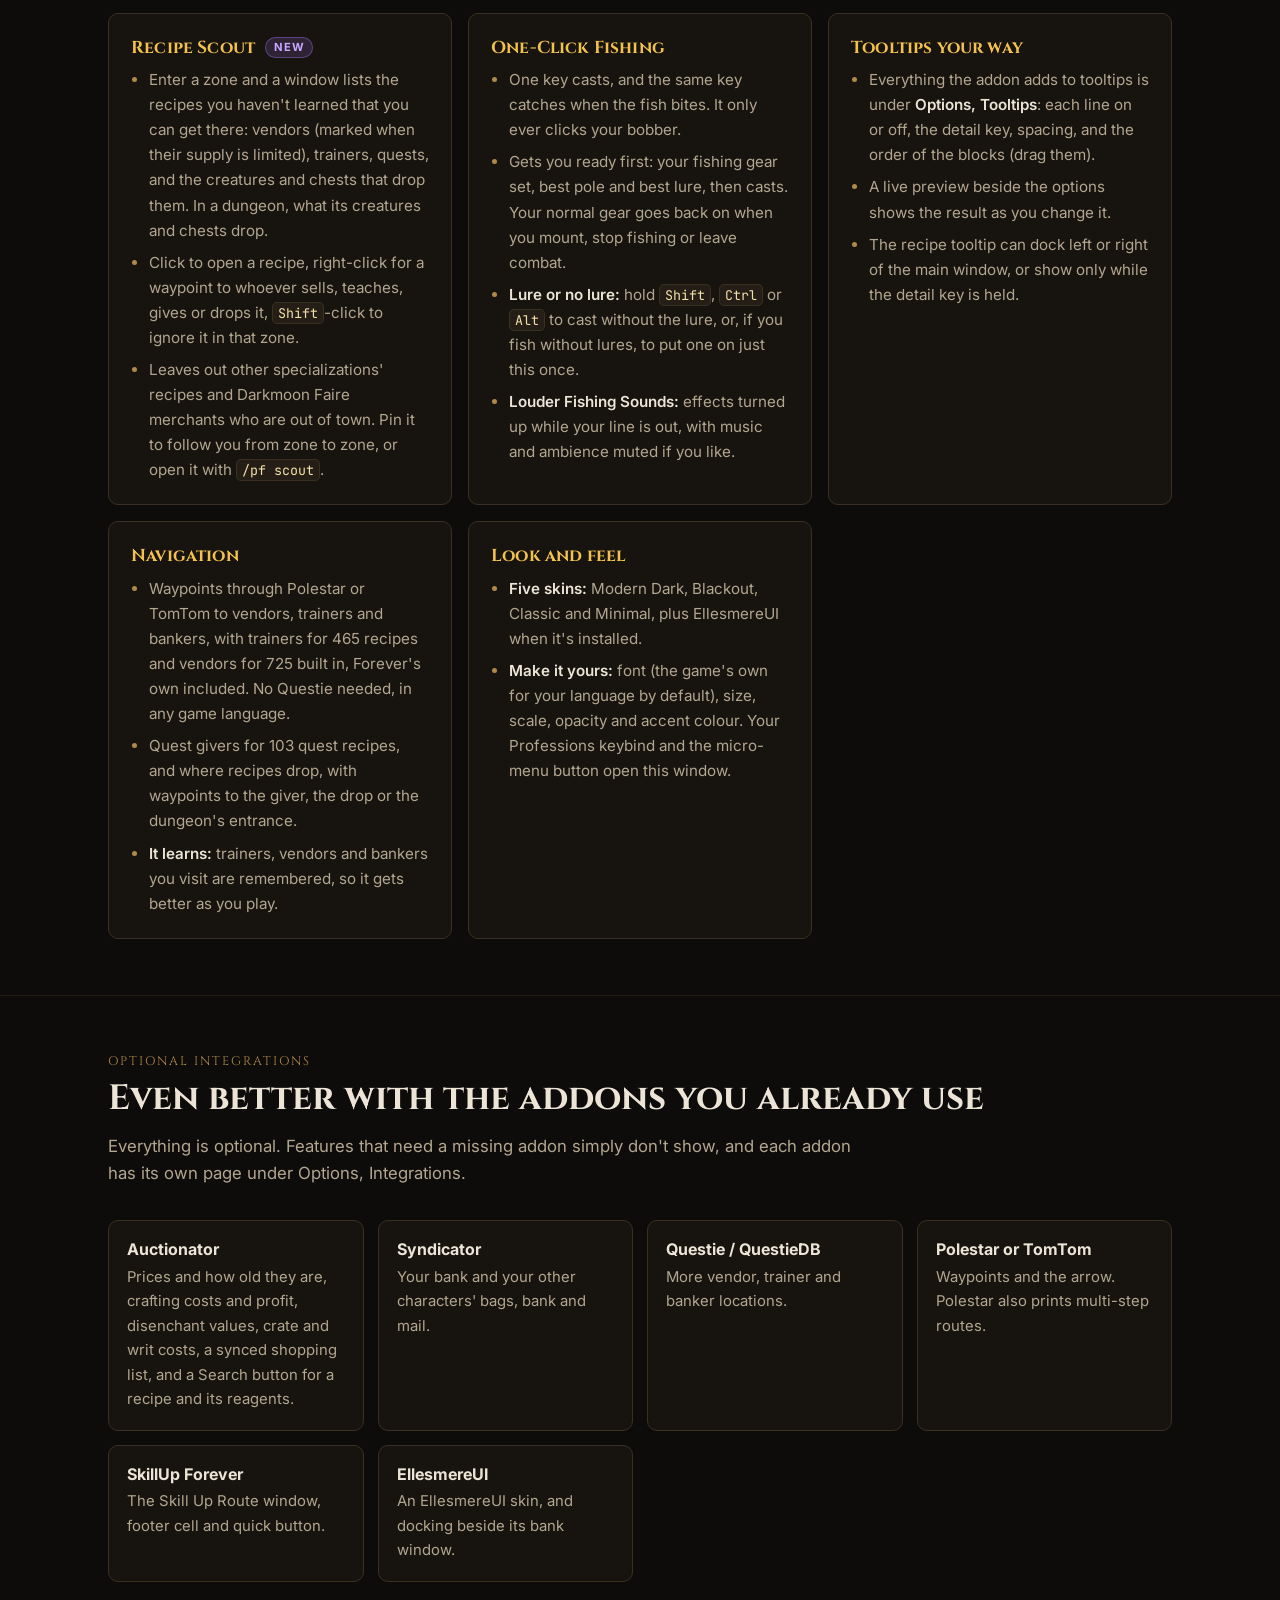
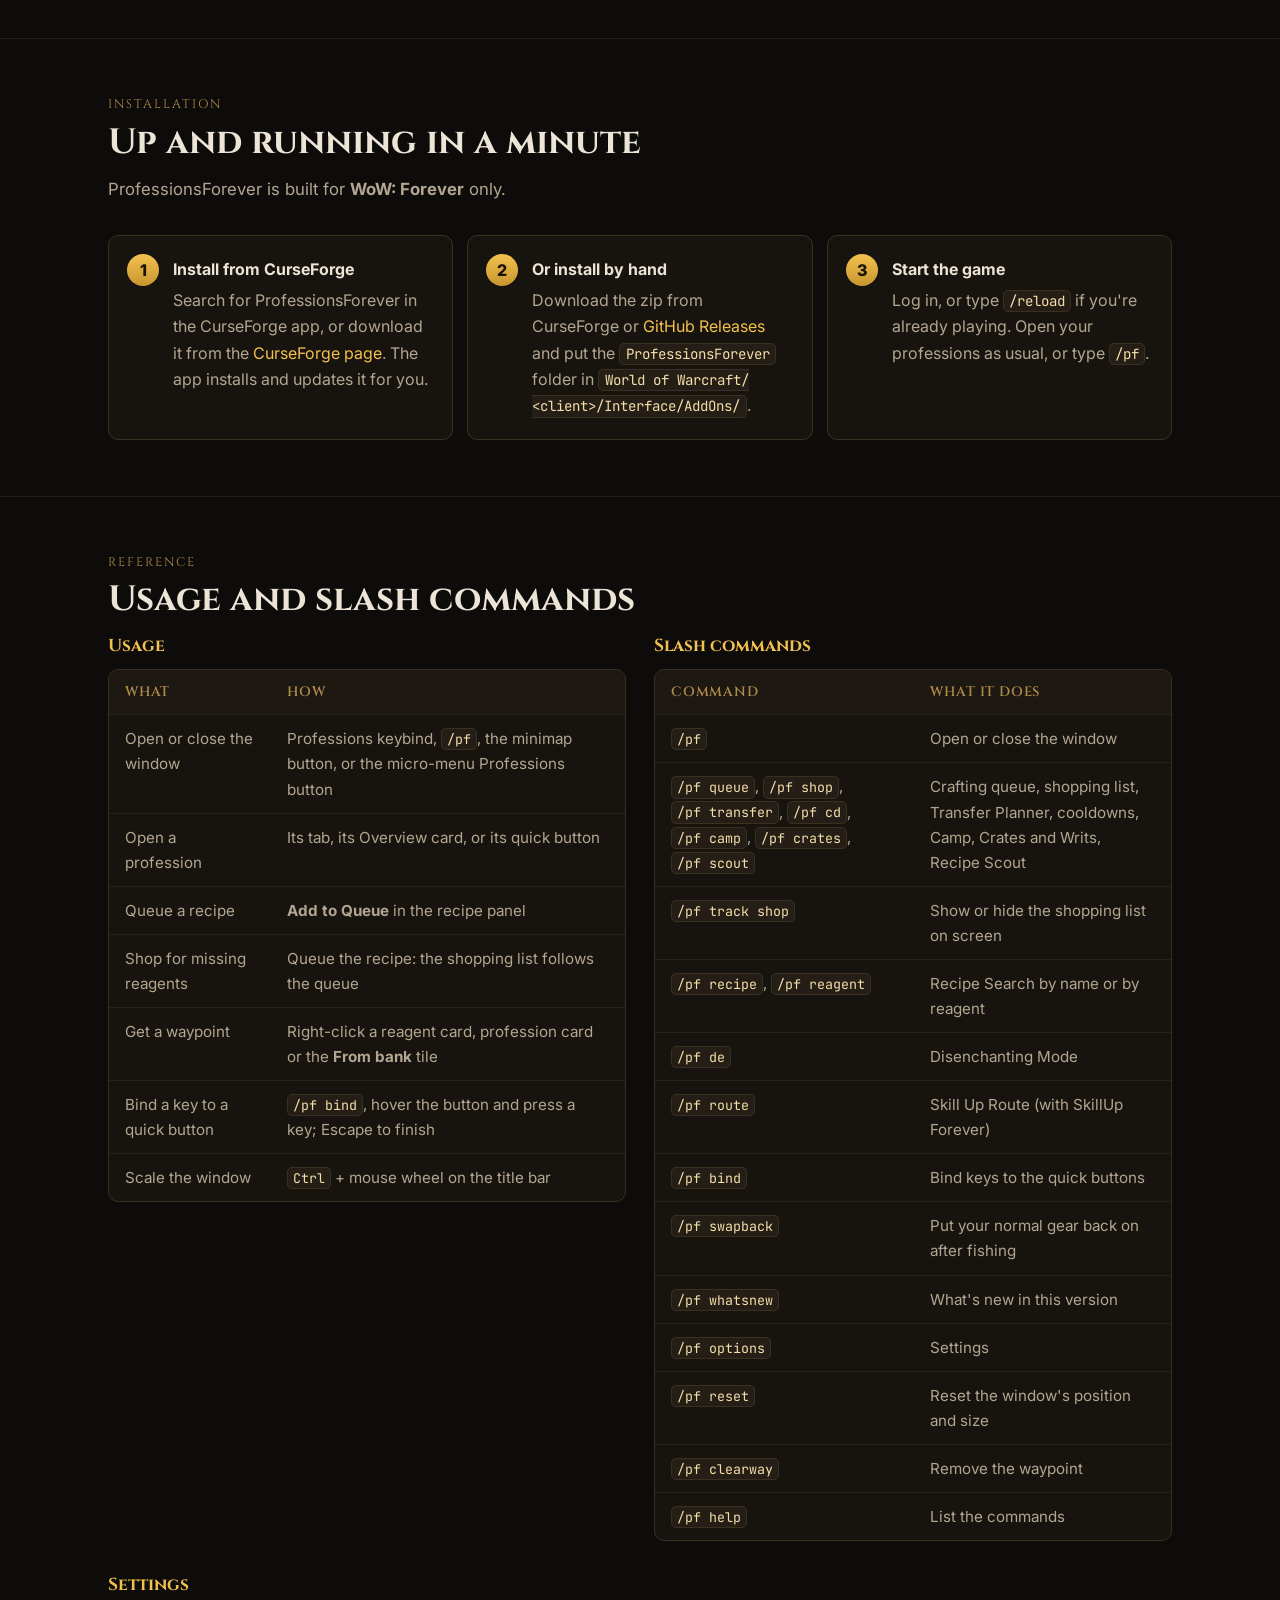
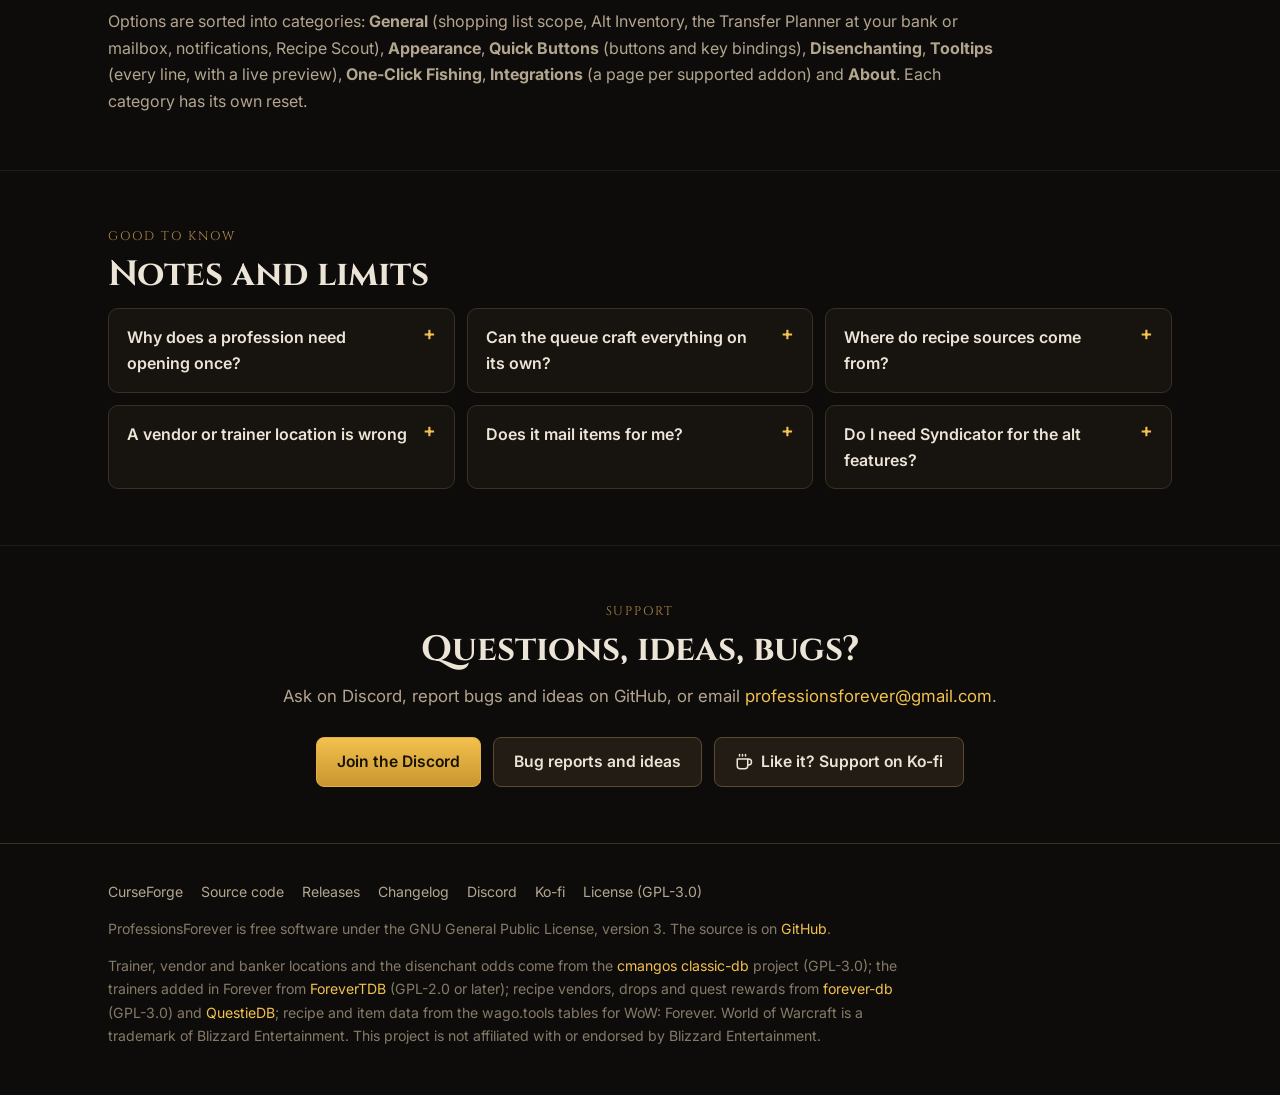
==== commit 0d96721f: "Update website for 0.10.6: changelog, Recipe Scout, new What's New screenshot" ====
--- a/index.html
+++ b/index.html
@@ -9,12 +9,12 @@
 	<meta property="og:type" content="website">
 	<meta property="og:title" content="ProfessionsForever">
 	<meta property="og:description" content="The professions window WoW: Forever deserves. It knows what's in your bags, your bank, your mailbox and on every one of your alts.">
-	<meta property="og:url" content="https://professionsforever.github.io/Professions_Forever-website/">
-	<meta property="og:image" content="https://professionsforever.github.io/Professions_Forever-website/assets/screenshots/banner.jpg">
+	<meta property="og:url" content="https://professionsforever.github.io/">
+	<meta property="og:image" content="https://professionsforever.github.io/assets/screenshots/banner.jpg">
 	<meta property="og:image:width" content="1792">
 	<meta property="og:image:height" content="1008">
 	<meta name="twitter:card" content="summary_large_image">
-	<link rel="canonical" href="https://professionsforever.github.io/Professions_Forever-website/">
+	<link rel="canonical" href="https://professionsforever.github.io/">
 	<link rel="icon" type="image/png" href="assets/favicon.png">
 	<link rel="preconnect" href="https://fonts.googleapis.com">
 	<link rel="preconnect" href="https://fonts.gstatic.com" crossorigin>
@@ -60,7 +60,7 @@
 			</a>
 		</div>
 		<div class="meta-line">
-			<span>Version 0.10.5</span>
+			<span>Version 0.10.6</span>
 			<span>Free and open source (GPL-3.0)</span>
 			<span>Built for WoW: Forever only</span>
 			<span>No required dependencies</span>
@@ -118,20 +118,20 @@
 		<div class="new-box">
 			<div class="new-text">
 				<p class="eyebrow">Latest release</p>
-				<h2 id="new-title">New in 0.10.5 <span class="badge">CURRENT</span></h2>
-				<p class="new-intro">What's arrived in 0.10.4 and 0.10.5.</p>
+				<h2 id="new-title">New in 0.10.6 <span class="badge">CURRENT</span></h2>
+				<p class="new-intro">What's arrived in 0.10.6.</p>
 				<ul class="new-list">
-					<li><strong>Crates and Writs:</strong> a new window (footer, quick button or <code>/pf crates</code>) lists the Waylaid Crates and Craftsman's Writs your characters hold, what each pays, the cheapest way to fill it and the cost per Merchant's Favor or reputation. Queue, Shop, Fill and Waypoint right from the row, and see what a crate or writ bought at the auction house would cost once filled.</li>
-					<li><strong>Trainers and vendors built in:</strong> 465 trainer-taught recipes (up from 32), with the skill and cost the trainer asks, and 725 vendor recipes, Forever's own trainers, vendors and camp recipes included. No Questie needed, and it works in any game language.</li>
-					<li><strong>New and Changed in Forever:</strong> a glowing infinity marks recipes that are new in Forever (gold) or changed in Forever (blue), and the tooltip says what changed: reagents, result, trainer skill or cost.</li>
-					<li><strong>How old is that price?</strong> With Auctionator, "Auction Scan: 2h Ago" shows in the shopping list, Crates and Writs, Disenchanting Mode and the cost and profit tooltips, turning red once it's old. Auctionator's shopping list now stays in sync by itself.</li>
-					<li><strong>Chains use what your alts hold:</strong> queuing a recipe no longer queues smelting bars your bank alt already has. With alts counting toward planning, what they hold is used first.</li>
-					<li><strong>And more:</strong> the recipe tooltip can dock beside the window, your specialization on the Overview, Older and Newer buttons in What's New, smarter mail that stacks before it attaches, Stop Queue as its own button, and fixes for the queue, the Transfer Planner and Darkmoon Faire vendors.</li>
+					<li><strong>Recipe Scout:</strong> enter a zone and a window lists the recipes there you haven't learned: from vendors, trainers, quests, and the creatures and chests that drop them, dungeons included, with the skill each needs. Click to open a recipe, right-click for a waypoint, <kbd>Shift</kbd>-click to ignore one, and pin the window to follow you from zone to zone. <code>/pf scout</code> opens it again.</li>
+					<li><strong>Where recipes come from:</strong> tooltips and the recipe panel name the quest and quest giver for 103 quest recipes, and where a recipe drops, with a waypoint to the giver, the drop or the dungeon's entrance. Limited supply follows what Forever's vendors really sell.</li>
+					<li><strong>Search the auction house:</strong> with the auction house open, a Search button in the recipe panel searches Auctionator's Shopping tab for what the recipe makes and all its reagents.</li>
+					<li><strong>Lure or no lure:</strong> One-Click Fishing has a key to skip the lure for a cast, or to add one when you normally fish without.</li>
+					<li><strong>Your language, your font:</strong> the default font is now the game's own for your client's language, so Korean, Chinese and Russian text shows.</li>
+					<li><strong>And more:</strong> <kbd>Shift</kbd>-click in the addon's windows only links or searches, <kbd>Shift</kbd>-click a recipe to track it, Crates and Writs' Fill counts down, and fixes.</li>
 </ul>
 				<a class="btn" href="changelog.html">Read the full changelog</a>
 			</div>
 			<figure class="shot new-shot">
-				<a href="assets/screenshots/whats-new.png" class="zoom"><img src="assets/screenshots/whats-new.png" alt="The What's New window in game, listing the highlights of version 0.10.5: Crates and Writs, who teaches and sells each recipe, New and Changed in Forever, and how old auction prices are." width="878" height="920" loading="lazy"></a>
+				<a href="assets/screenshots/whats-new.png" class="zoom"><img src="assets/screenshots/whats-new.png" alt="The What's New window in game, listing the highlights of version 0.10.6: Recipe Scout, where recipes come from, searching the auction house, the One-Click Fishing lure key, and the Game Default font." width="878" height="843" loading="lazy"></a>
 				<figcaption>What's New</figcaption>
 			</figure>
 		</div>
@@ -275,7 +275,7 @@
 				</figure>
 				<div class="tour-text">
 					<p class="eyebrow">Crates and Writs</p>
-					<h3>Which crate is worth filling? <span class="new-tag">New</span></h3>
+					<h3>Which crate is worth filling?</h3>
 					<p>Footer cell, quick button or <code>/pf crates</code>.</p>
 					<ul>
 						<li>Every Waylaid Crate and Craftsman's Writ your characters hold, with what each pays, the cheapest way to fill it and the cost per Merchant's Favor or per reputation.</li>
@@ -341,10 +341,19 @@
 
 		<div class="features features-tail">
 			<article class="feature">
+				<h3>Recipe Scout <span class="new-tag">New</span></h3>
+				<ul>
+					<li>Enter a zone and a window lists the recipes you haven't learned that you can get there: vendors (marked when their supply is limited), trainers, quests, and the creatures and chests that drop them. In a dungeon, what its creatures and chests drop.</li>
+					<li>Click to open a recipe, right-click for a waypoint to whoever sells, teaches, gives or drops it, <kbd>Shift</kbd>-click to ignore it in that zone.</li>
+					<li>Leaves out other specializations' recipes and Darkmoon Faire merchants who are out of town. Pin it to follow you from zone to zone, or open it with <code>/pf scout</code>.</li>
+				</ul>
+			</article>
+			<article class="feature">
 				<h3>One-Click Fishing</h3>
 				<ul>
 					<li>One key casts, and the same key catches when the fish bites. It only ever clicks your bobber.</li>
 					<li>Gets you ready first: your fishing gear set, best pole and best lure, then casts. Your normal gear goes back on when you mount, stop fishing or leave combat.</li>
+					<li><strong>Lure or no lure:</strong> hold <kbd>Shift</kbd>, <kbd>Ctrl</kbd> or <kbd>Alt</kbd> to cast without the lure, or, if you fish without lures, to put one on just this once.</li>
 					<li><strong>Louder Fishing Sounds:</strong> effects turned up while your line is out, with music and ambience muted if you like.</li>
 				</ul>
 			</article>
@@ -360,6 +369,7 @@
 				<h3>Navigation</h3>
 				<ul>
 					<li>Waypoints through Polestar or TomTom to vendors, trainers and bankers, with trainers for 465 recipes and vendors for 725 built in, Forever's own included. No Questie needed, in any game language.</li>
+					<li>Quest givers for 103 quest recipes, and where recipes drop, with waypoints to the giver, the drop or the dungeon's entrance.</li>
 					<li><strong>It learns:</strong> trainers, vendors and bankers you visit are remembered, so it gets better as you play.</li>
 				</ul>
 			</article>
@@ -367,7 +377,7 @@
 				<h3>Look and feel</h3>
 				<ul>
 					<li><strong>Five skins:</strong> Modern Dark, Blackout, Classic and Minimal, plus EllesmereUI when it's installed.</li>
-					<li><strong>Make it yours:</strong> font, size, scale, opacity and accent colour. Your Professions keybind and the micro-menu button open this window.</li>
+					<li><strong>Make it yours:</strong> font (the game's own for your language by default), size, scale, opacity and accent colour. Your Professions keybind and the micro-menu button open this window.</li>
 				</ul>
 			</article>
 		</div>
@@ -381,7 +391,7 @@
 		<h2 id="int-title">Even better with the addons you already use</h2>
 		<p class="lead">Everything is optional. Features that need a missing addon simply don't show, and each addon has its own page under Options, Integrations.</p>
 		<div class="integrations">
-			<div class="integration"><h3>Auctionator</h3><p>Prices and how old they are, crafting costs and profit, disenchant values, crate and writ costs, and a synced shopping list.</p></div>
+			<div class="integration"><h3>Auctionator</h3><p>Prices and how old they are, crafting costs and profit, disenchant values, crate and writ costs, a synced shopping list, and a Search button for a recipe and its reagents.</p></div>
 			<div class="integration"><h3>Syndicator</h3><p>Your bank and your other characters' bags, bank and mail.</p></div>
 			<div class="integration"><h3>Questie / QuestieDB</h3><p>More vendor, trainer and banker locations.</p></div>
 			<div class="integration"><h3>Polestar or TomTom</h3><p>Waypoints and the arrow. Polestar also prints multi-step routes.</p></div>
@@ -435,7 +445,7 @@
 						<thead><tr><th scope="col">Command</th><th scope="col">What it does</th></tr></thead>
 						<tbody>
 							<tr><td><code>/pf</code></td><td>Open or close the window</td></tr>
-							<tr><td><code>/pf queue</code>, <code>/pf shop</code>, <code>/pf transfer</code>, <code>/pf cd</code>, <code>/pf camp</code>, <code>/pf crates</code></td><td>Crafting queue, shopping list, Transfer Planner, cooldowns, Camp, Crates and Writs</td></tr>
+							<tr><td><code>/pf queue</code>, <code>/pf shop</code>, <code>/pf transfer</code>, <code>/pf cd</code>, <code>/pf camp</code>, <code>/pf crates</code>, <code>/pf scout</code></td><td>Crafting queue, shopping list, Transfer Planner, cooldowns, Camp, Crates and Writs, Recipe Scout</td></tr>
 							<tr><td><code>/pf track shop</code></td><td>Show or hide the shopping list on screen</td></tr>
 							<tr><td><code>/pf recipe</code>, <code>/pf reagent</code></td><td>Recipe Search by name or by reagent</td></tr>
 							<tr><td><code>/pf de</code></td><td>Disenchanting Mode</td></tr>
@@ -453,7 +463,7 @@
 			</div>
 		</div>
 		<h3 class="table-title" id="settings">Settings</h3>
-		<p class="settings-text">Options are sorted into categories: <strong>General</strong> (shopping list scope, Alt Inventory, the Transfer Planner at your bank or mailbox, notifications), <strong>Appearance</strong>, <strong>Quick Buttons</strong> (buttons and key bindings), <strong>Disenchanting</strong>, <strong>Tooltips</strong> (every line, with a live preview), <strong>One-Click Fishing</strong>, <strong>Integrations</strong> (a page per supported addon) and <strong>About</strong>. Each category has its own reset.</p>
+		<p class="settings-text">Options are sorted into categories: <strong>General</strong> (shopping list scope, Alt Inventory, the Transfer Planner at your bank or mailbox, notifications, Recipe Scout), <strong>Appearance</strong>, <strong>Quick Buttons</strong> (buttons and key bindings), <strong>Disenchanting</strong>, <strong>Tooltips</strong> (every line, with a live preview), <strong>One-Click Fishing</strong>, <strong>Integrations</strong> (a page per supported addon) and <strong>About</strong>. Each category has its own reset.</p>
 	</div>
 </section>
 
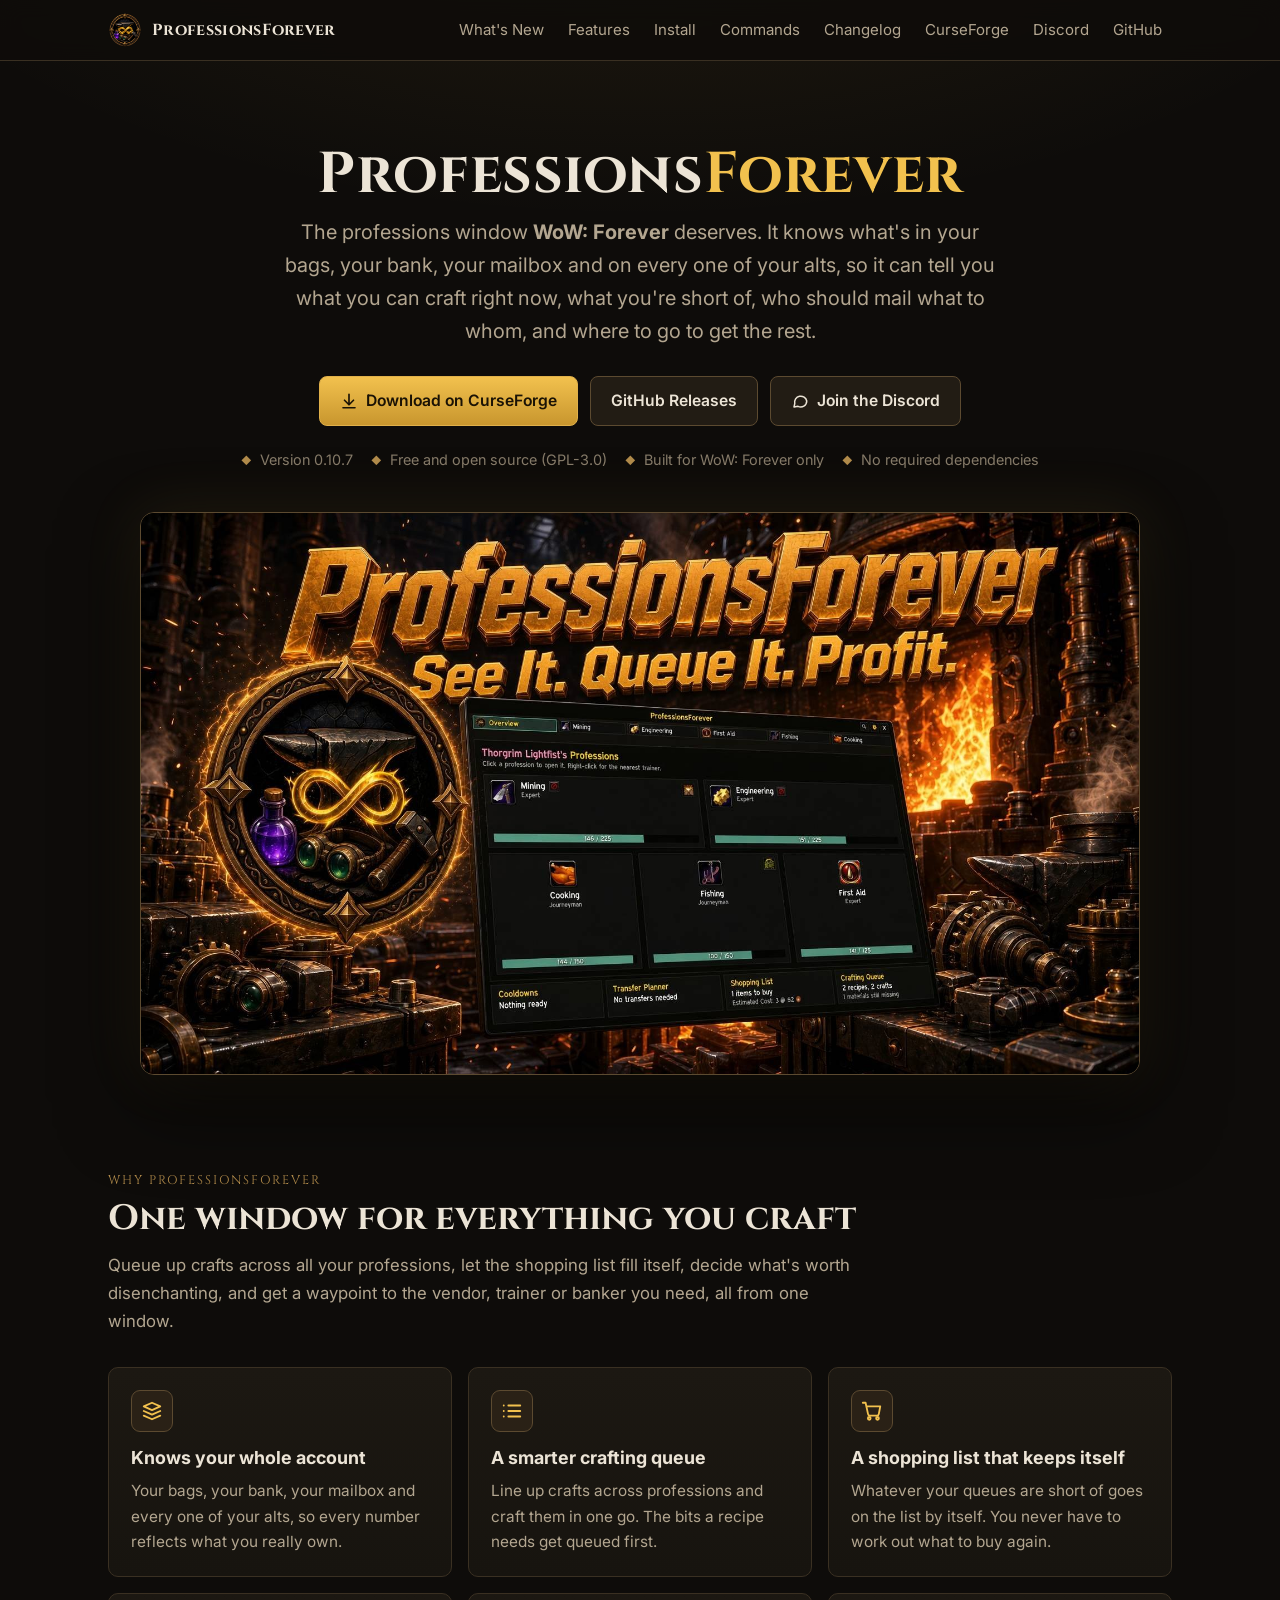
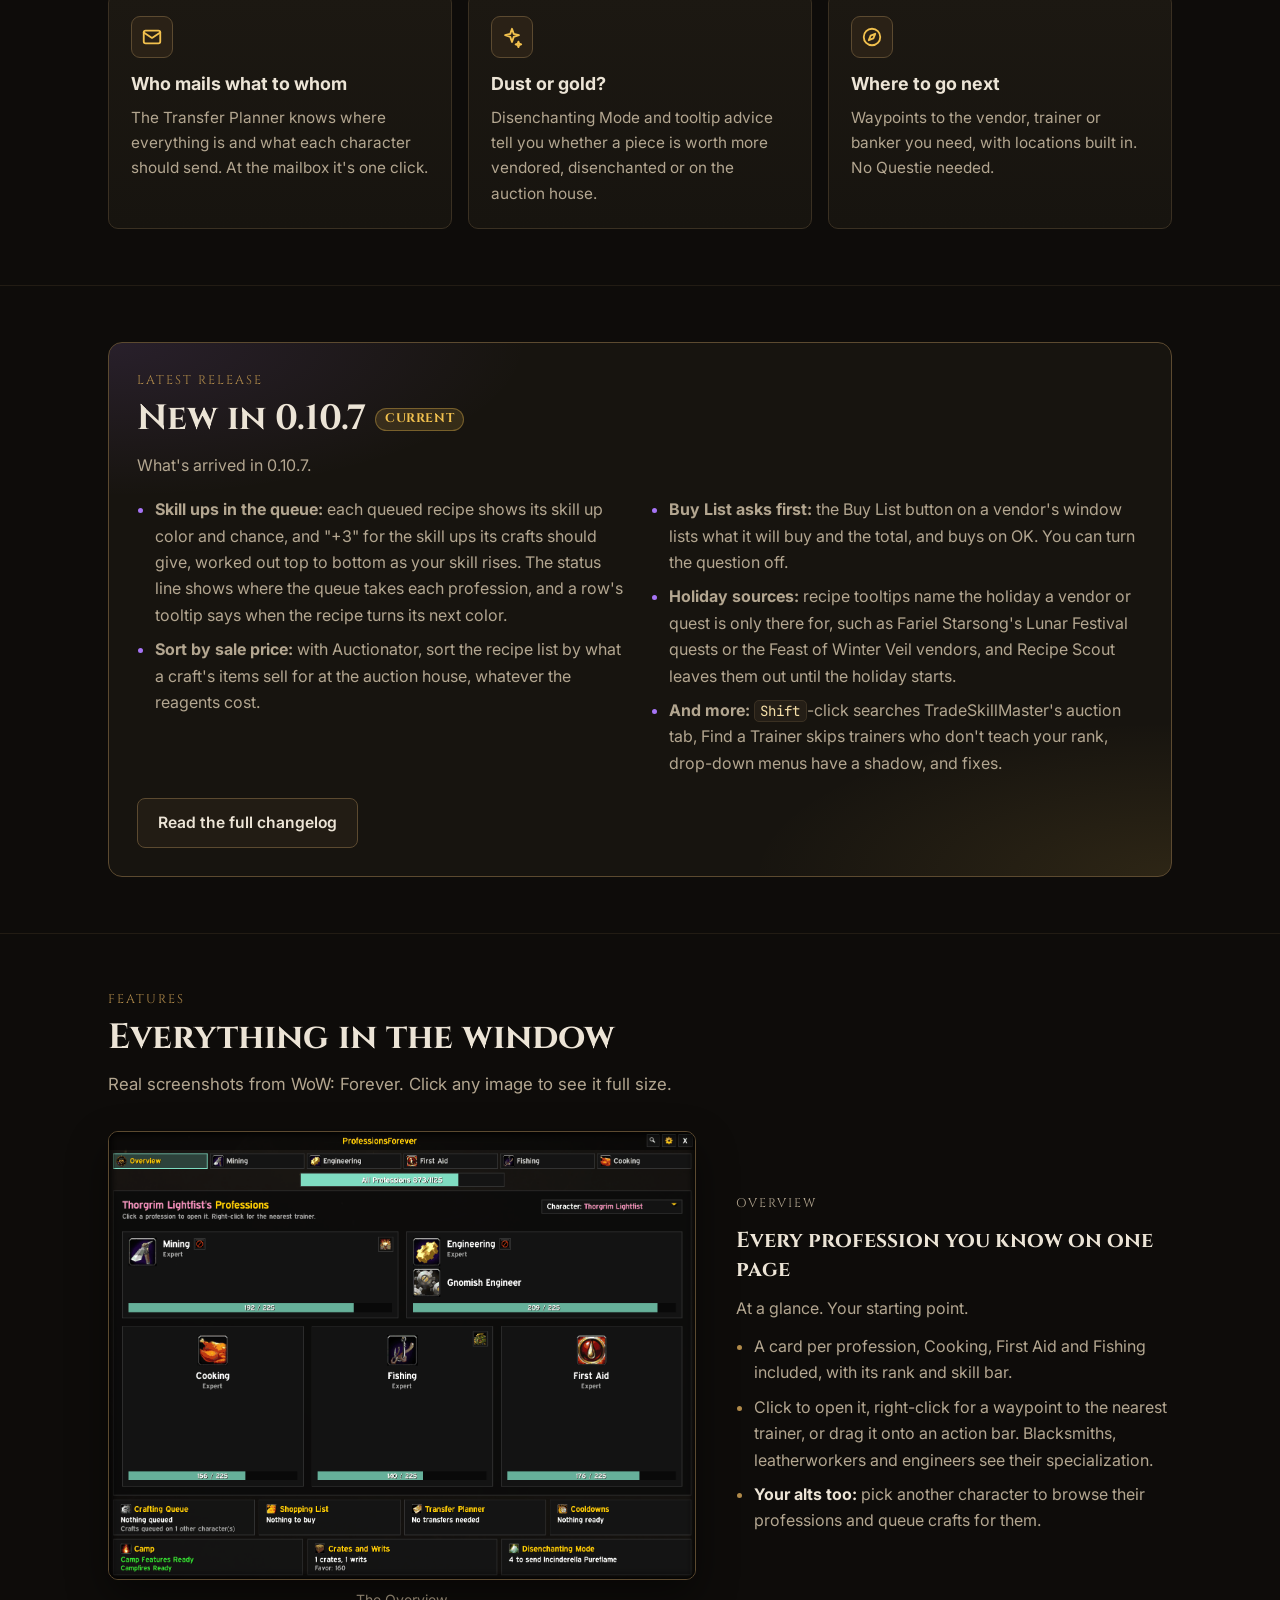
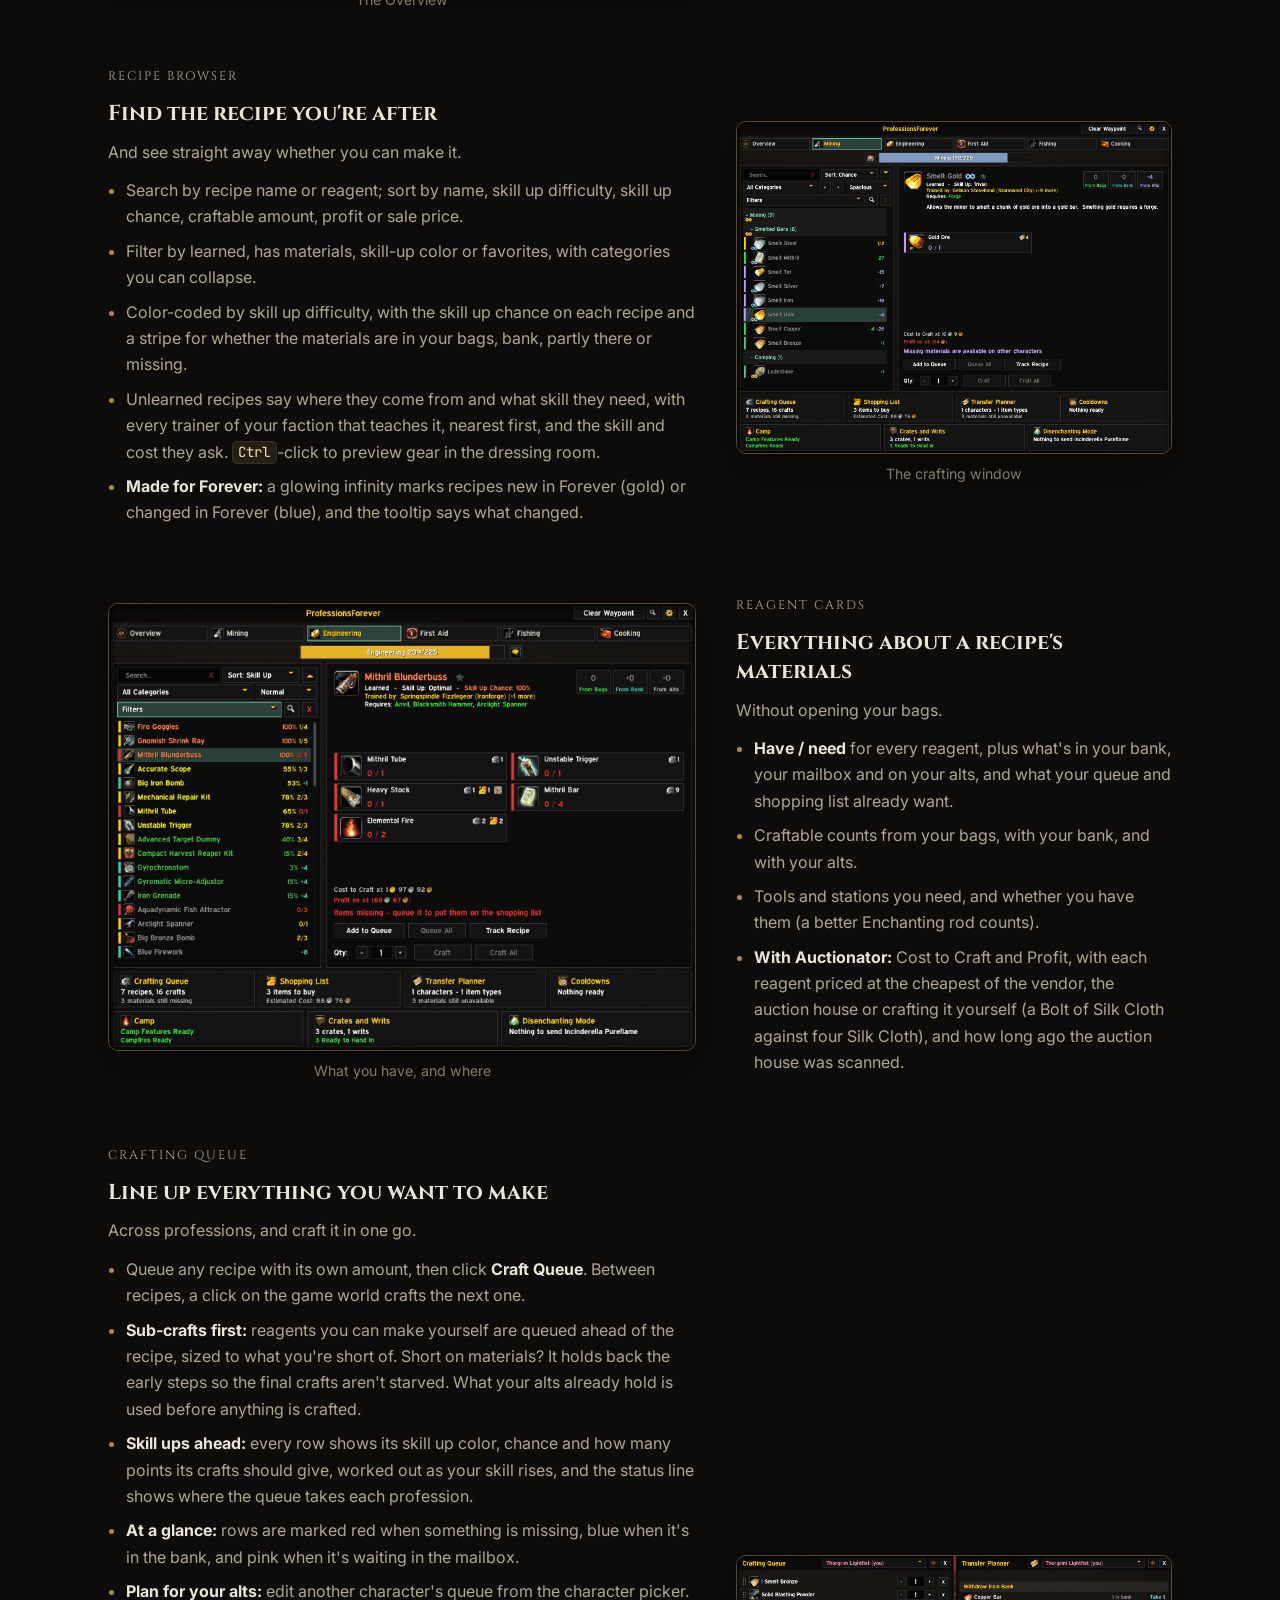
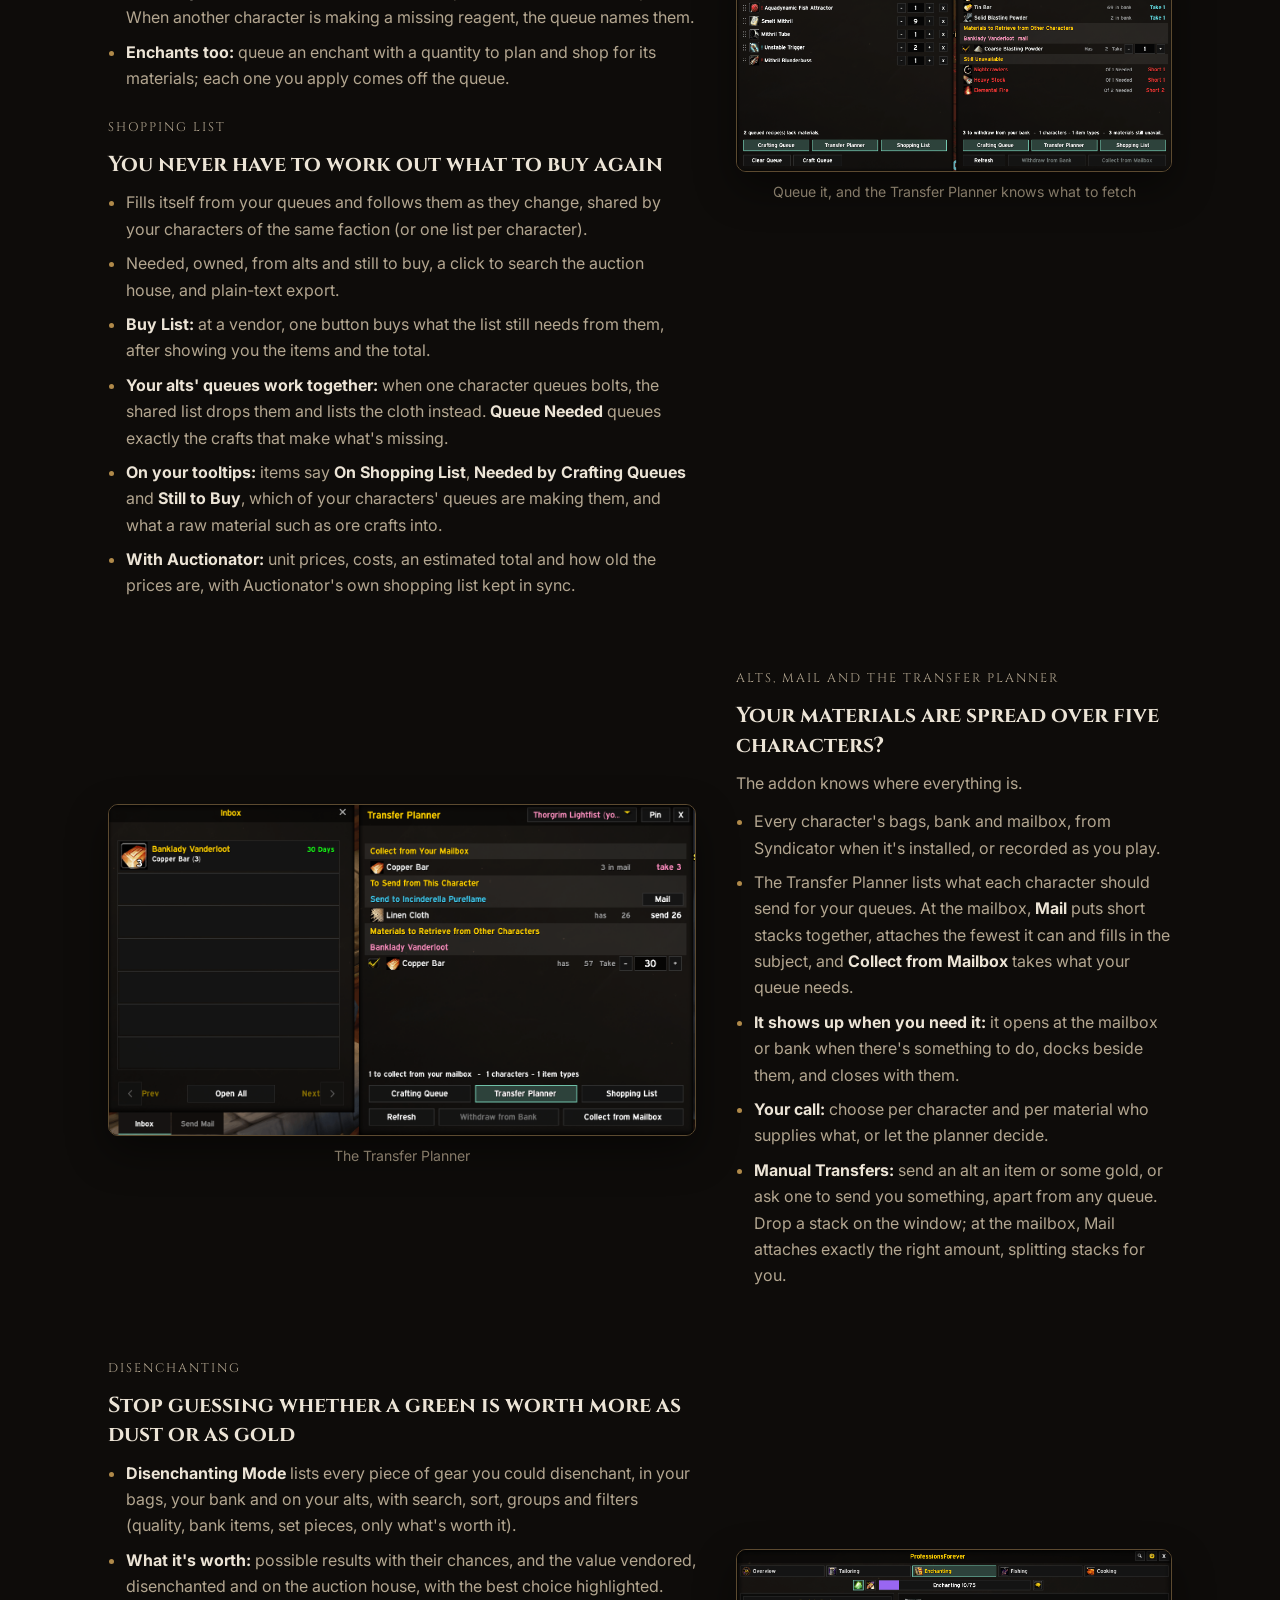
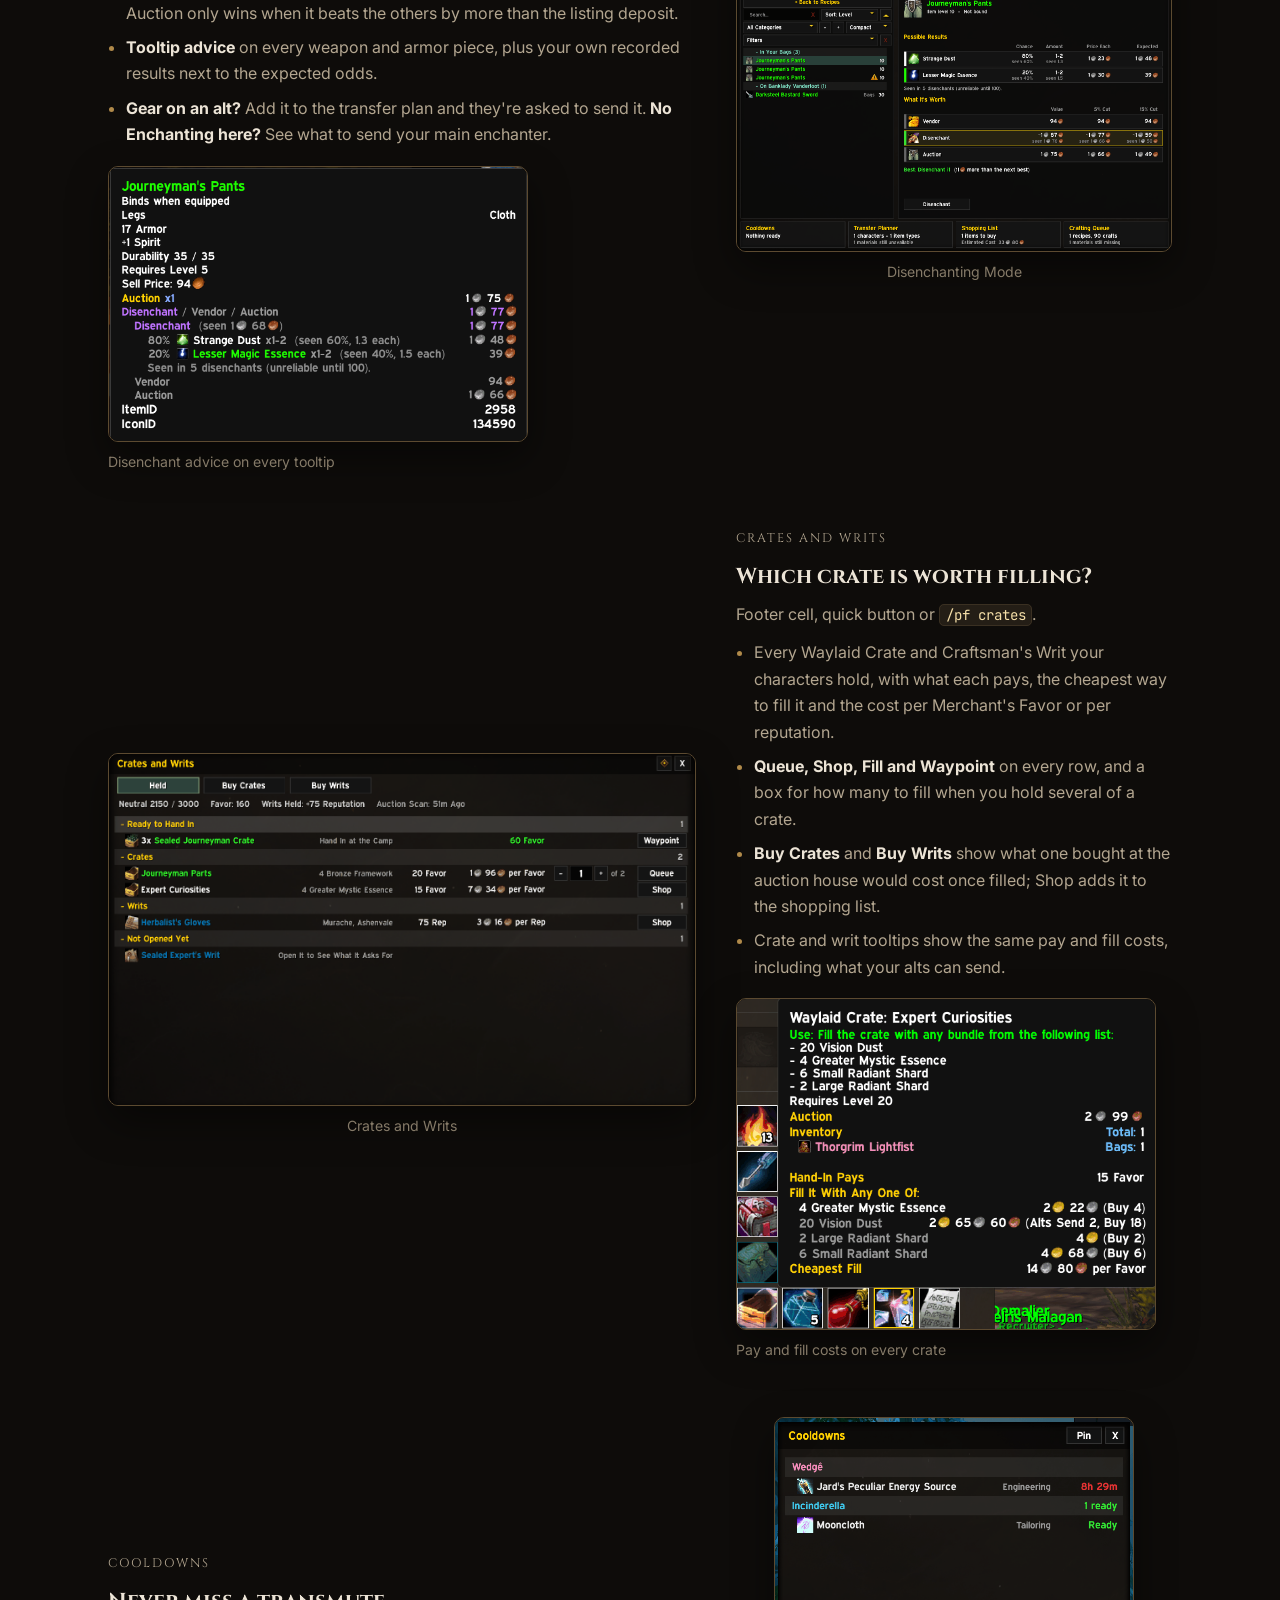
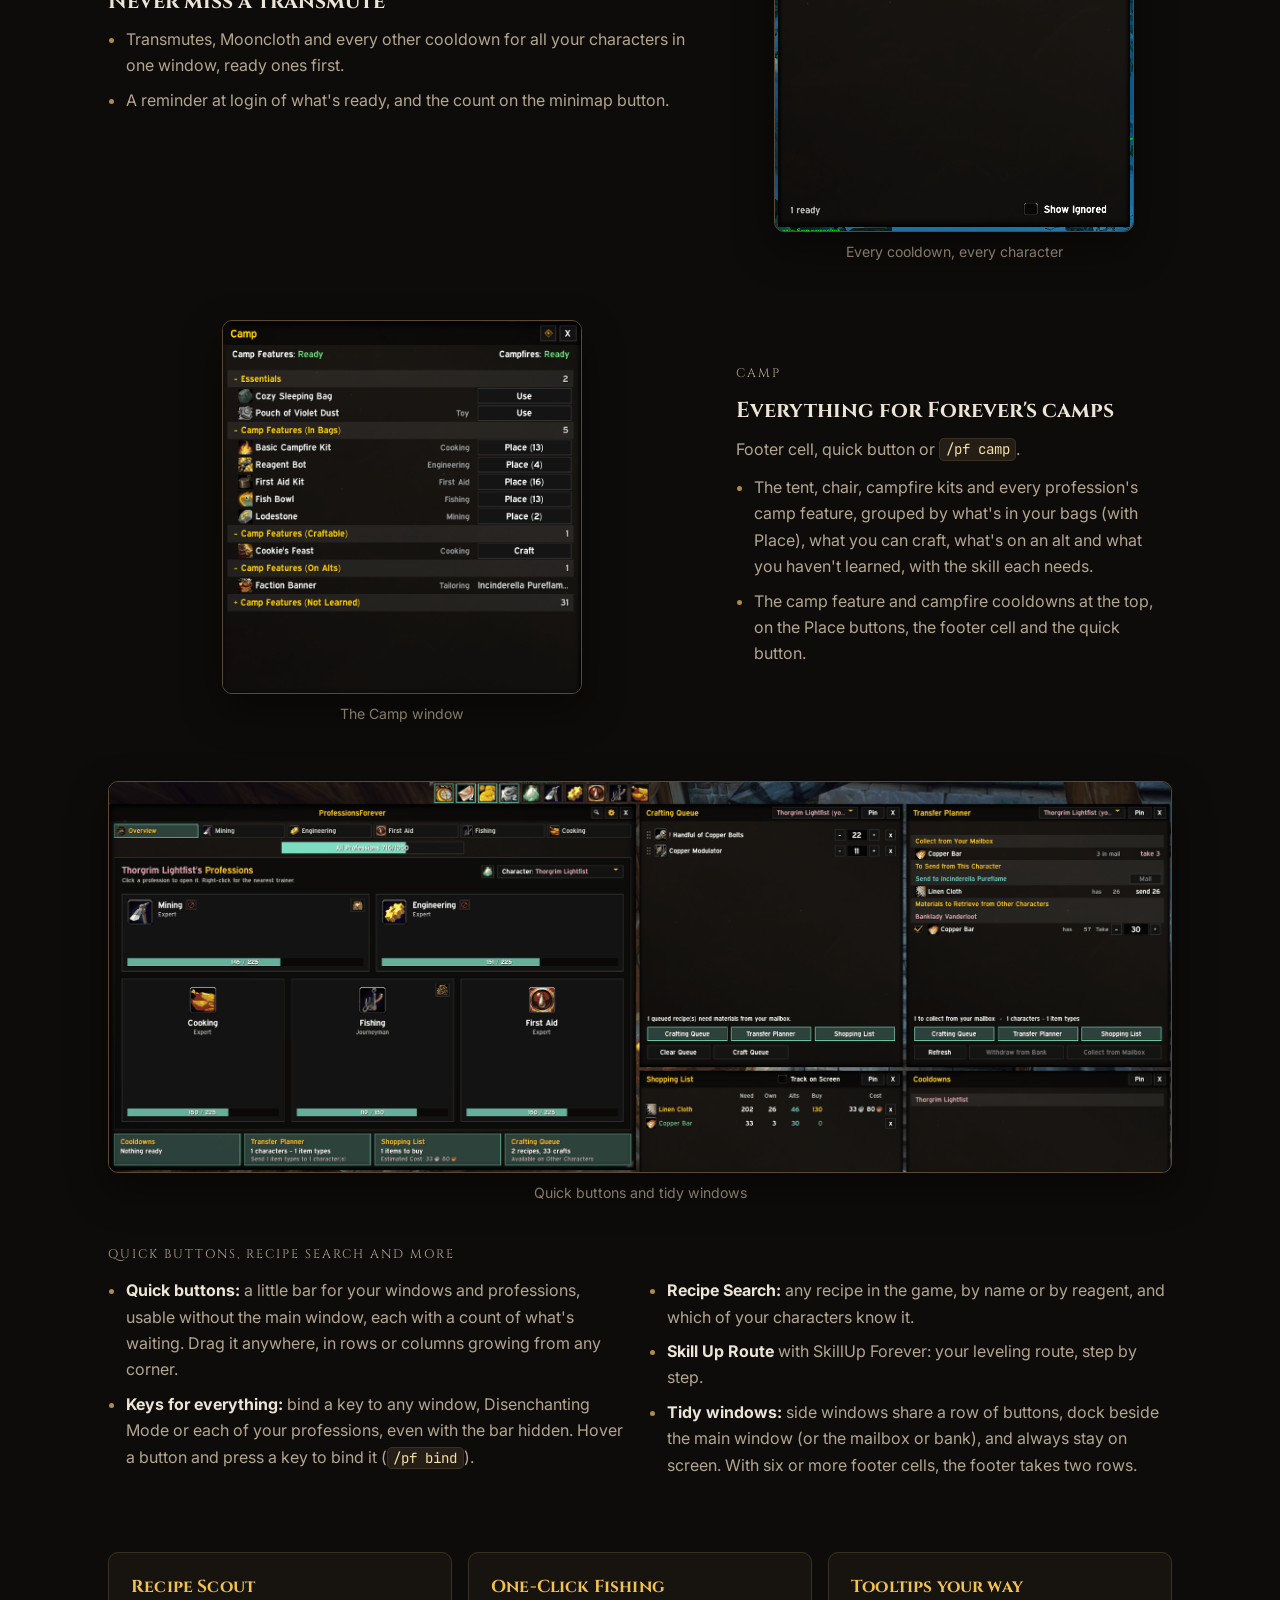
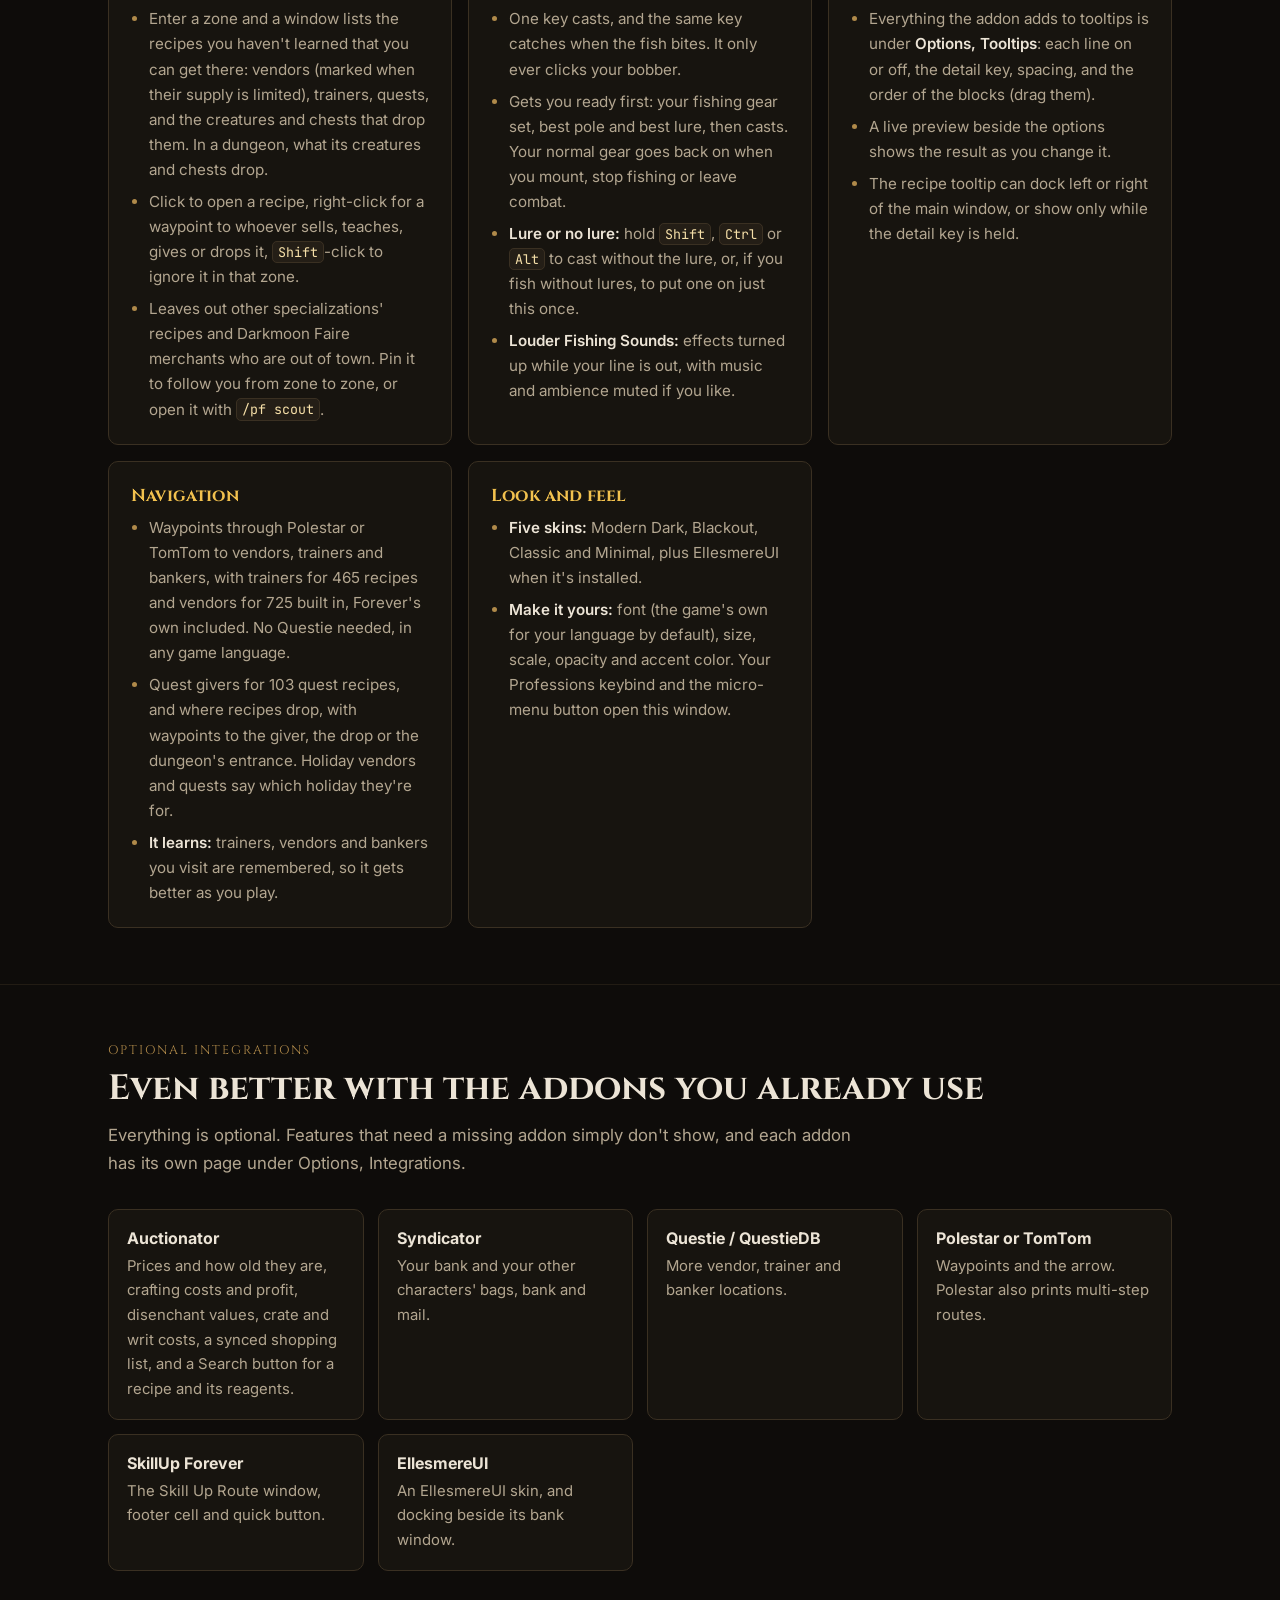
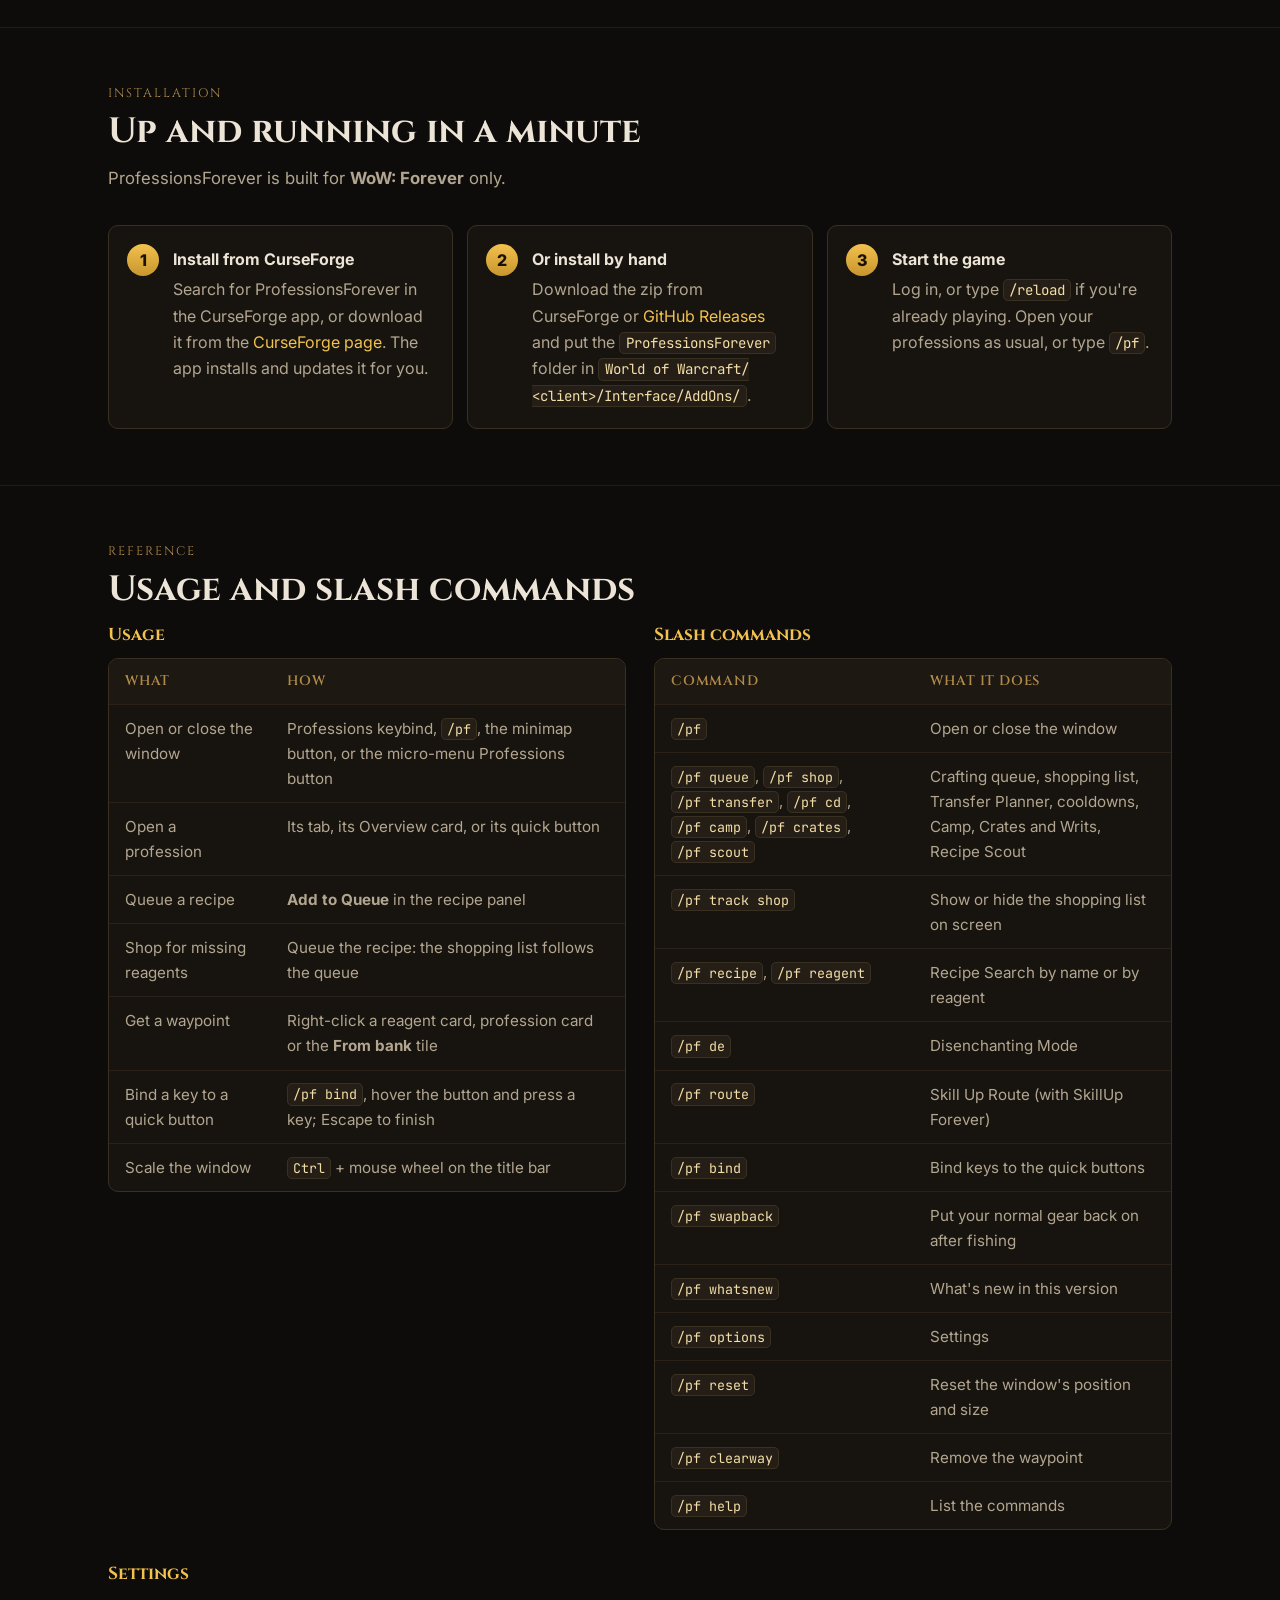
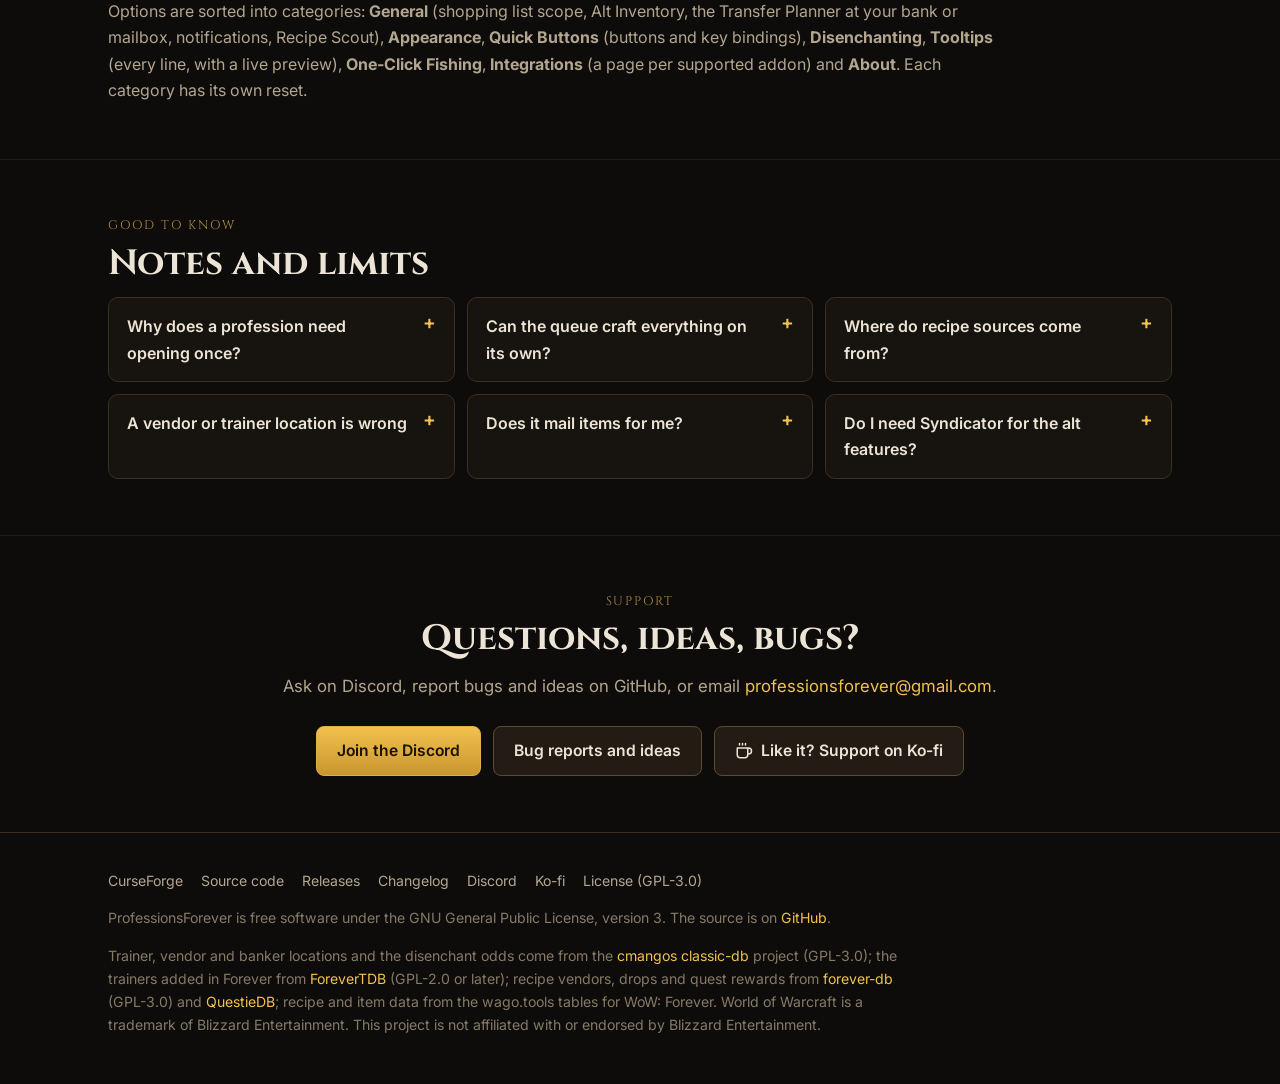
==== commit afd59d6f: "Update website for 0.10.7: changelog, New in 0.10.7, skill ups, Sale Price sort, Buy List, holiday s" ====
--- a/index.html
+++ b/index.html
@@ -60,7 +60,7 @@
 			</a>
 		</div>
 		<div class="meta-line">
-			<span>Version 0.10.6</span>
+			<span>Version 0.10.7</span>
 			<span>Free and open source (GPL-3.0)</span>
 			<span>Built for WoW: Forever only</span>
 			<span>No required dependencies</span>
@@ -115,25 +115,20 @@
 <!-- What's new -->
 <section id="new" aria-labelledby="new-title">
 	<div class="wrap">
-		<div class="new-box">
+		<div class="new-box no-shot">
 			<div class="new-text">
 				<p class="eyebrow">Latest release</p>
-				<h2 id="new-title">New in 0.10.6 <span class="badge">CURRENT</span></h2>
-				<p class="new-intro">What's arrived in 0.10.6.</p>
+				<h2 id="new-title">New in 0.10.7 <span class="badge">CURRENT</span></h2>
+				<p class="new-intro">What's arrived in 0.10.7.</p>
 				<ul class="new-list">
-					<li><strong>Recipe Scout:</strong> enter a zone and a window lists the recipes there you haven't learned: from vendors, trainers, quests, and the creatures and chests that drop them, dungeons included, with the skill each needs. Click to open a recipe, right-click for a waypoint, <kbd>Shift</kbd>-click to ignore one, and pin the window to follow you from zone to zone. <code>/pf scout</code> opens it again.</li>
-					<li><strong>Where recipes come from:</strong> tooltips and the recipe panel name the quest and quest giver for 103 quest recipes, and where a recipe drops, with a waypoint to the giver, the drop or the dungeon's entrance. Limited supply follows what Forever's vendors really sell.</li>
-					<li><strong>Search the auction house:</strong> with the auction house open, a Search button in the recipe panel searches Auctionator's Shopping tab for what the recipe makes and all its reagents.</li>
-					<li><strong>Lure or no lure:</strong> One-Click Fishing has a key to skip the lure for a cast, or to add one when you normally fish without.</li>
-					<li><strong>Your language, your font:</strong> the default font is now the game's own for your client's language, so Korean, Chinese and Russian text shows.</li>
-					<li><strong>And more:</strong> <kbd>Shift</kbd>-click in the addon's windows only links or searches, <kbd>Shift</kbd>-click a recipe to track it, Crates and Writs' Fill counts down, and fixes.</li>
-</ul>
+					<li><strong>Skill ups in the queue:</strong> each queued recipe shows its skill up color and chance, and "+3" for the skill ups its crafts should give, worked out top to bottom as your skill rises. The status line shows where the queue takes each profession, and a row's tooltip says when the recipe turns its next color.</li>
+					<li><strong>Sort by sale price:</strong> with Auctionator, sort the recipe list by what a craft's items sell for at the auction house, whatever the reagents cost.</li>
+					<li><strong>Buy List asks first:</strong> the Buy List button on a vendor's window lists what it will buy and the total, and buys on OK. You can turn the question off.</li>
+					<li><strong>Holiday sources:</strong> recipe tooltips name the holiday a vendor or quest is only there for, such as Fariel Starsong's Lunar Festival quests or the Feast of Winter Veil vendors, and Recipe Scout leaves them out until the holiday starts.</li>
+					<li><strong>And more:</strong> <kbd>Shift</kbd>-click searches TradeSkillMaster's auction tab, Find a Trainer skips trainers who don't teach your rank, drop-down menus have a shadow, and fixes.</li>
+				</ul>
 				<a class="btn" href="changelog.html">Read the full changelog</a>
 			</div>
-			<figure class="shot new-shot">
-				<a href="assets/screenshots/whats-new.png" class="zoom"><img src="assets/screenshots/whats-new.png" alt="The What's New window in game, listing the highlights of version 0.10.6: Recipe Scout, where recipes come from, searching the auction house, the One-Click Fishing lure key, and the Game Default font." width="878" height="843" loading="lazy"></a>
-				<figcaption>What's New</figcaption>
-			</figure>
 		</div>
 	</div>
 </section>
@@ -173,9 +168,9 @@
 					<h3>Find the recipe you're after</h3>
 					<p>And see straight away whether you can make it.</p>
 					<ul>
-						<li>Search by recipe name or reagent; sort by name, skill up difficulty, skill up chance, craftable amount or profit.</li>
-						<li>Filter by learned, has materials, skill-up colour or favorites, with categories you can collapse.</li>
-						<li>Colour-coded by skill up difficulty, with the skill up chance on each recipe and a stripe for whether the materials are in your bags, bank, partly there or missing.</li>
+						<li>Search by recipe name or reagent; sort by name, skill up difficulty, skill up chance, craftable amount, profit or sale price.</li>
+						<li>Filter by learned, has materials, skill-up color or favorites, with categories you can collapse.</li>
+						<li>Color-coded by skill up difficulty, with the skill up chance on each recipe and a stripe for whether the materials are in your bags, bank, partly there or missing.</li>
 						<li>Unlearned recipes say where they come from and what skill they need, with every trainer of your faction that teaches it, nearest first, and the skill and cost they ask. <kbd>Ctrl</kbd>-click to preview gear in the dressing room.</li>
 						<li><strong>Made for Forever:</strong> a glowing infinity marks recipes new in Forever (gold) or changed in Forever (blue), and the tooltip says what changed.</li>
 					</ul>
@@ -212,6 +207,7 @@
 					<ul>
 						<li>Queue any recipe with its own amount, then click <strong>Craft Queue</strong>. Between recipes, a click on the game world crafts the next one.</li>
 						<li><strong>Sub-crafts first:</strong> reagents you can make yourself are queued ahead of the recipe, sized to what you're short of. Short on materials? It holds back the early steps so the final crafts aren't starved. What your alts already hold is used before anything is crafted.</li>
+						<li><strong>Skill ups ahead:</strong> every row shows its skill up color, chance and how many points its crafts should give, worked out as your skill rises, and the status line shows where the queue takes each profession.</li>
 						<li><strong>At a glance:</strong> rows are marked red when something is missing, blue when it's in the bank, and pink when it's waiting in the mailbox.</li>
 						<li><strong>Plan for your alts:</strong> edit another character's queue from the character picker. When another character is making a missing reagent, the queue names them.</li>
 						<li><strong>Enchants too:</strong> queue an enchant with a quantity to plan and shop for its materials; each one you apply comes off the queue.</li>
@@ -221,6 +217,7 @@
 					<ul>
 						<li>Fills itself from your queues and follows them as they change, shared by your characters of the same faction (or one list per character).</li>
 						<li>Needed, owned, from alts and still to buy, a click to search the auction house, and plain-text export.</li>
+						<li><strong>Buy List:</strong> at a vendor, one button buys what the list still needs from them, after showing you the items and the total.</li>
 						<li><strong>Your alts' queues work together:</strong> when one character queues bolts, the shared list drops them and lists the cloth instead. <strong>Queue Needed</strong> queues exactly the crafts that make what's missing.</li>
 						<li><strong>On your tooltips:</strong> items say <strong>On Shopping List</strong>, <strong>Needed by Crafting Queues</strong> and <strong>Still to Buy</strong>, which of your characters' queues are making them, and what a raw material such as ore crafts into.</li>
 						<li><strong>With Auctionator:</strong> unit prices, costs, an estimated total and how old the prices are, with Auctionator's own shopping list kept in sync.</li>
@@ -258,7 +255,7 @@
 					<ul>
 						<li><strong>Disenchanting Mode</strong> lists every piece of gear you could disenchant, in your bags, your bank and on your alts, with search, sort, groups and filters (quality, bank items, set pieces, only what's worth it).</li>
 						<li><strong>What it's worth:</strong> possible results with their chances, and the value vendored, disenchanted and on the auction house, with the best choice highlighted. Auction only wins when it beats the others by more than the listing deposit.</li>
-						<li><strong>Tooltip advice</strong> on every weapon and armour piece, plus your own recorded results next to the expected odds.</li>
+						<li><strong>Tooltip advice</strong> on every weapon and armor piece, plus your own recorded results next to the expected odds.</li>
 						<li><strong>Gear on an alt?</strong> Add it to the transfer plan and they're asked to send it. <strong>No Enchanting here?</strong> See what to send your main enchanter.</li>
 					</ul>
 					<figure class="shot shot-inline">
@@ -332,7 +329,7 @@
 						<li><strong>Quick buttons:</strong> a little bar for your windows and professions, usable without the main window, each with a count of what's waiting. Drag it anywhere, in rows or columns growing from any corner.</li>
 						<li><strong>Keys for everything:</strong> bind a key to any window, Disenchanting Mode or each of your professions, even with the bar hidden. Hover a button and press a key to bind it (<code>/pf bind</code>).</li>
 						<li><strong>Recipe Search:</strong> any recipe in the game, by name or by reagent, and which of your characters know it.</li>
-						<li><strong>Skill Up Route</strong> with SkillUp Forever: your levelling route, step by step.</li>
+						<li><strong>Skill Up Route</strong> with SkillUp Forever: your leveling route, step by step.</li>
 						<li><strong>Tidy windows:</strong> side windows share a row of buttons, dock beside the main window (or the mailbox or bank), and always stay on screen. With six or more footer cells, the footer takes two rows.</li>
 					</ul>
 				</div>
@@ -341,7 +338,7 @@
 
 		<div class="features features-tail">
 			<article class="feature">
-				<h3>Recipe Scout <span class="new-tag">New</span></h3>
+				<h3>Recipe Scout</h3>
 				<ul>
 					<li>Enter a zone and a window lists the recipes you haven't learned that you can get there: vendors (marked when their supply is limited), trainers, quests, and the creatures and chests that drop them. In a dungeon, what its creatures and chests drop.</li>
 					<li>Click to open a recipe, right-click for a waypoint to whoever sells, teaches, gives or drops it, <kbd>Shift</kbd>-click to ignore it in that zone.</li>
@@ -369,7 +366,7 @@
 				<h3>Navigation</h3>
 				<ul>
 					<li>Waypoints through Polestar or TomTom to vendors, trainers and bankers, with trainers for 465 recipes and vendors for 725 built in, Forever's own included. No Questie needed, in any game language.</li>
-					<li>Quest givers for 103 quest recipes, and where recipes drop, with waypoints to the giver, the drop or the dungeon's entrance.</li>
+					<li>Quest givers for 103 quest recipes, and where recipes drop, with waypoints to the giver, the drop or the dungeon's entrance. Holiday vendors and quests say which holiday they're for.</li>
 					<li><strong>It learns:</strong> trainers, vendors and bankers you visit are remembered, so it gets better as you play.</li>
 				</ul>
 			</article>
@@ -377,7 +374,7 @@
 				<h3>Look and feel</h3>
 				<ul>
 					<li><strong>Five skins:</strong> Modern Dark, Blackout, Classic and Minimal, plus EllesmereUI when it's installed.</li>
-					<li><strong>Make it yours:</strong> font (the game's own for your language by default), size, scale, opacity and accent colour. Your Professions keybind and the micro-menu button open this window.</li>
+					<li><strong>Make it yours:</strong> font (the game's own for your language by default), size, scale, opacity and accent color. Your Professions keybind and the micro-menu button open this window.</li>
 				</ul>
 			</article>
 		</div>
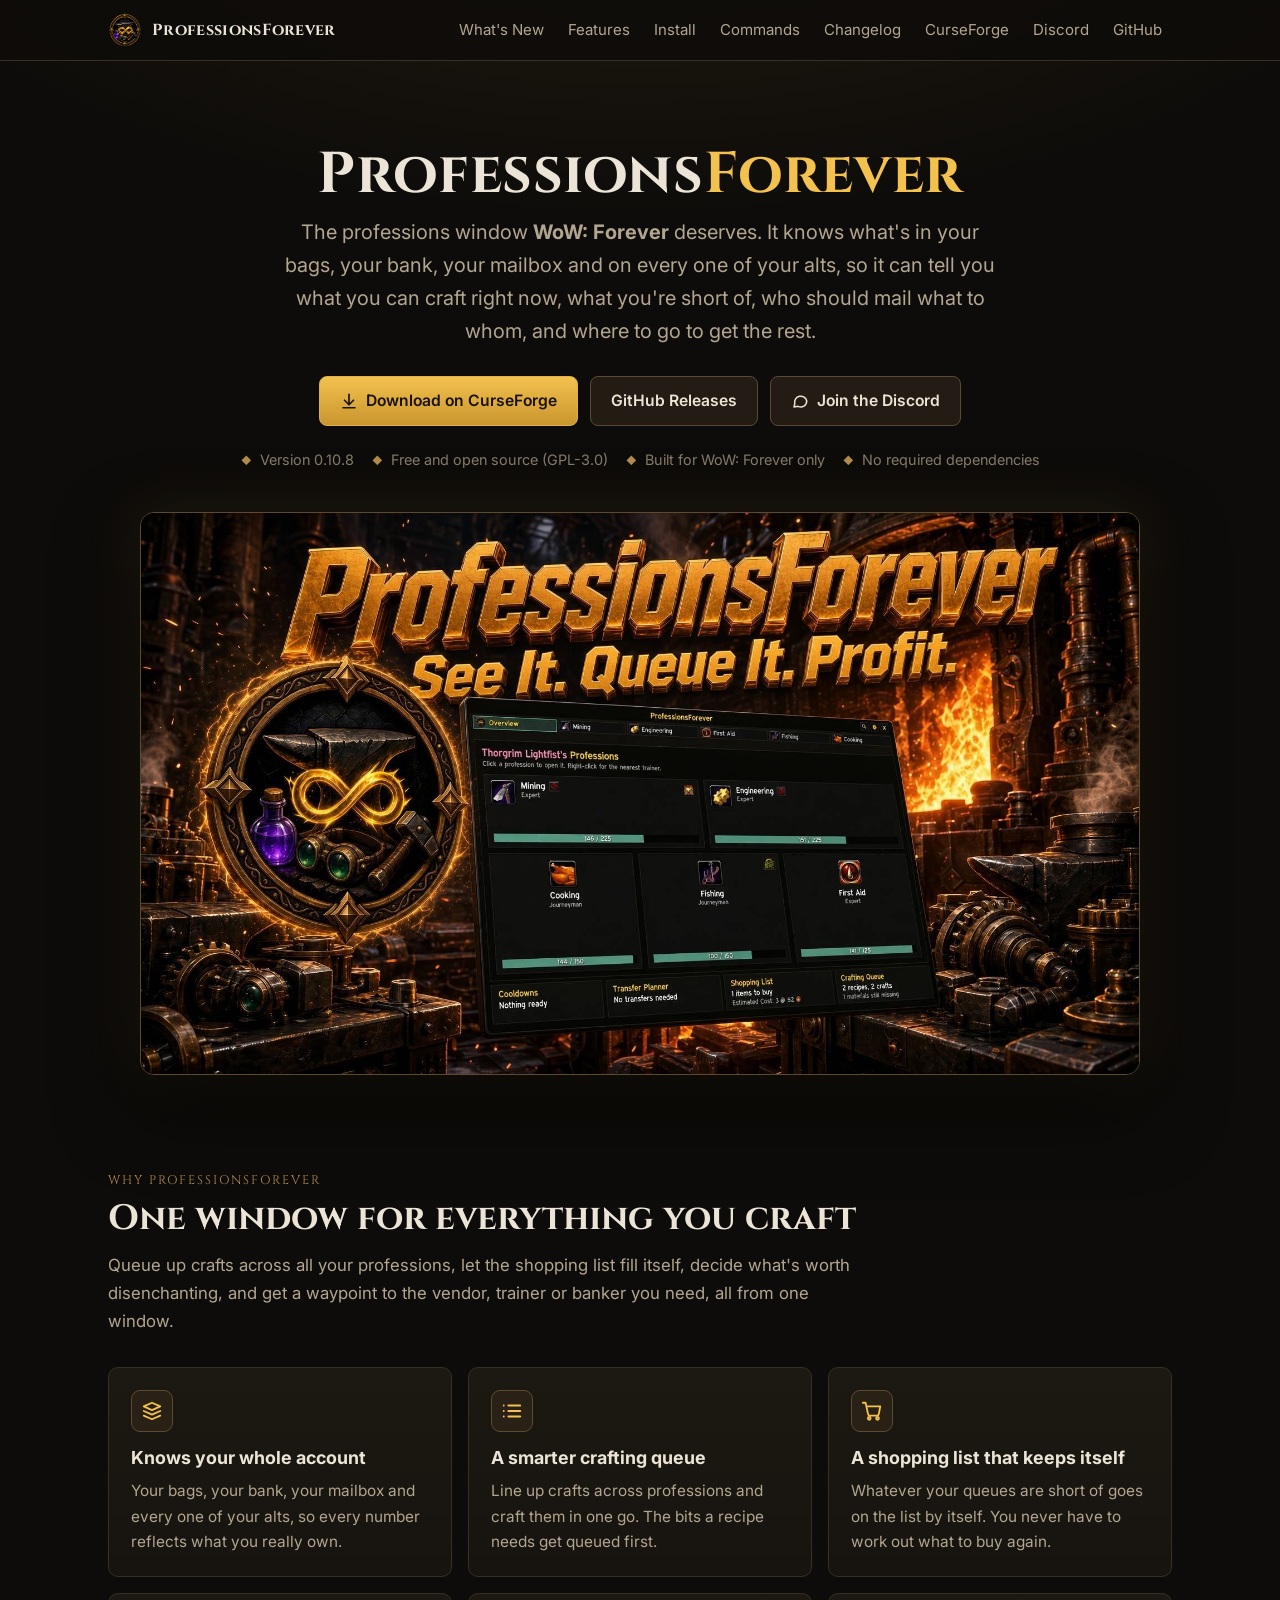
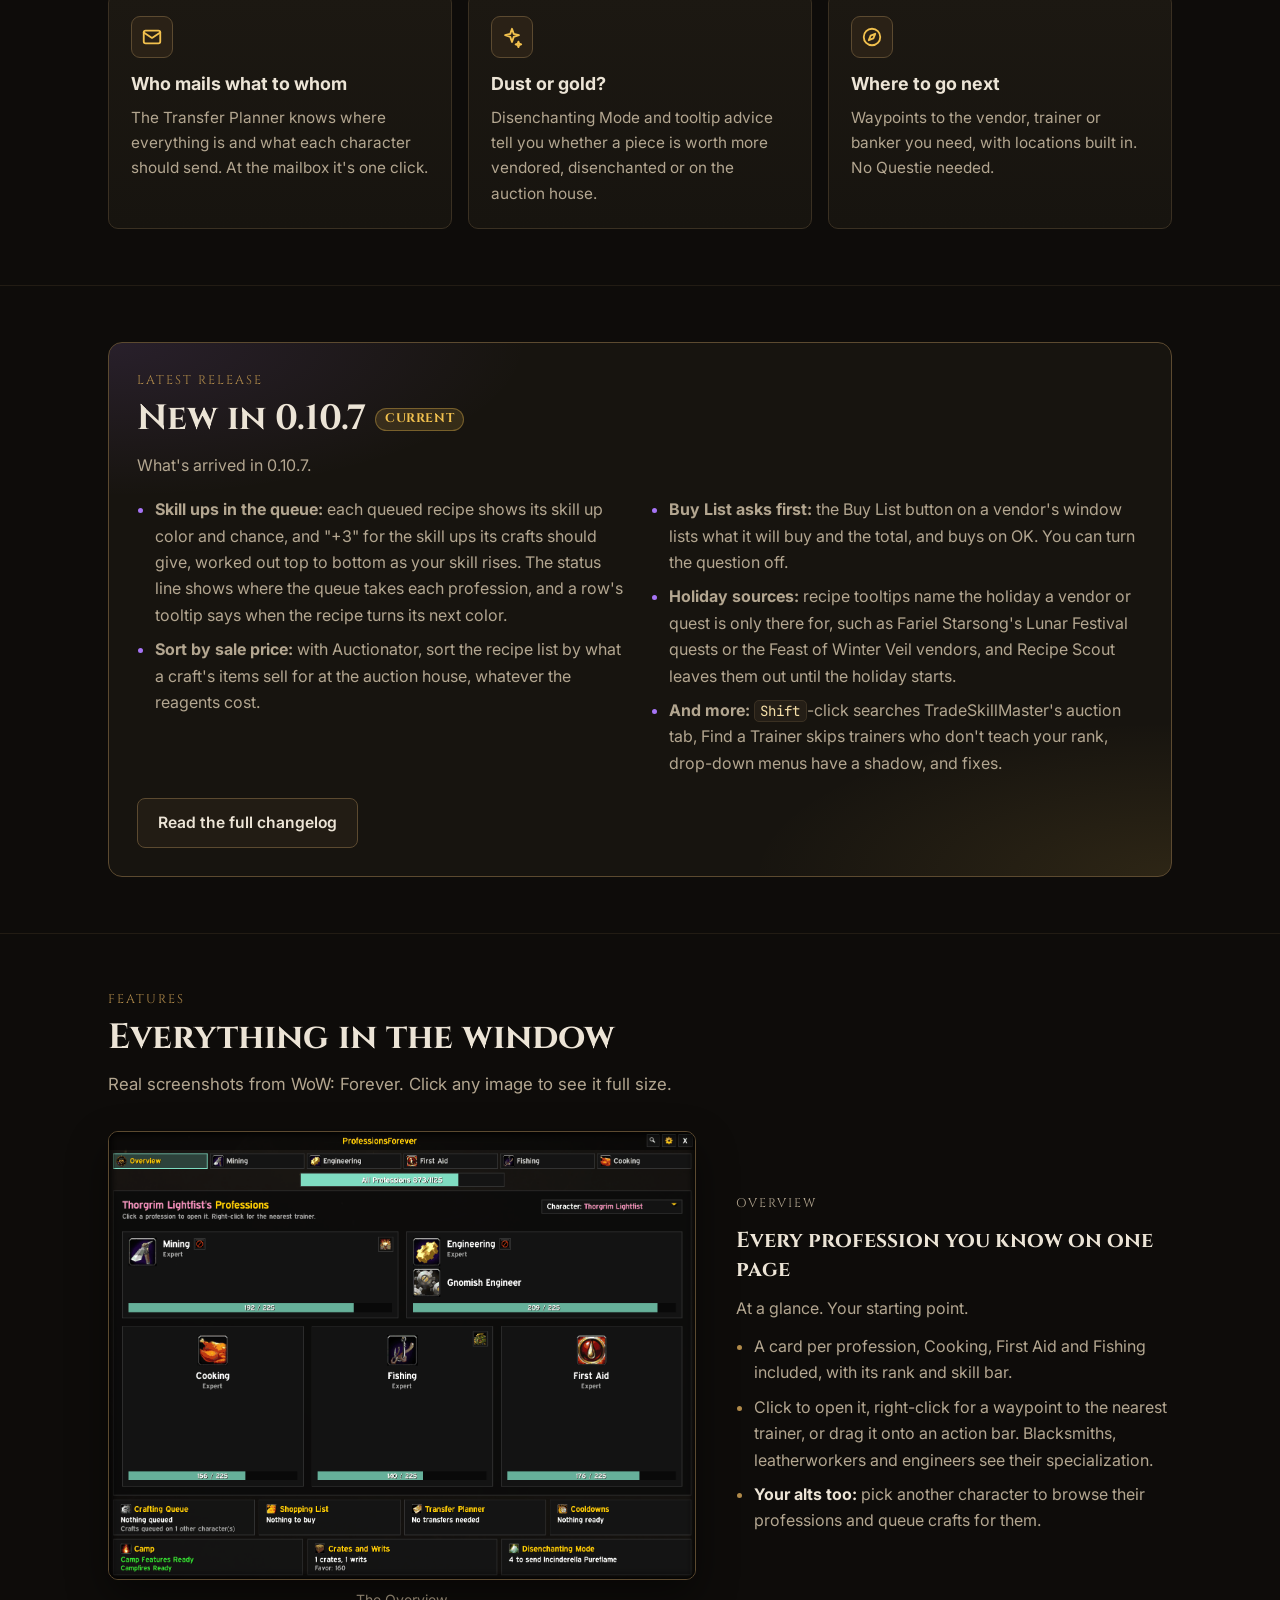
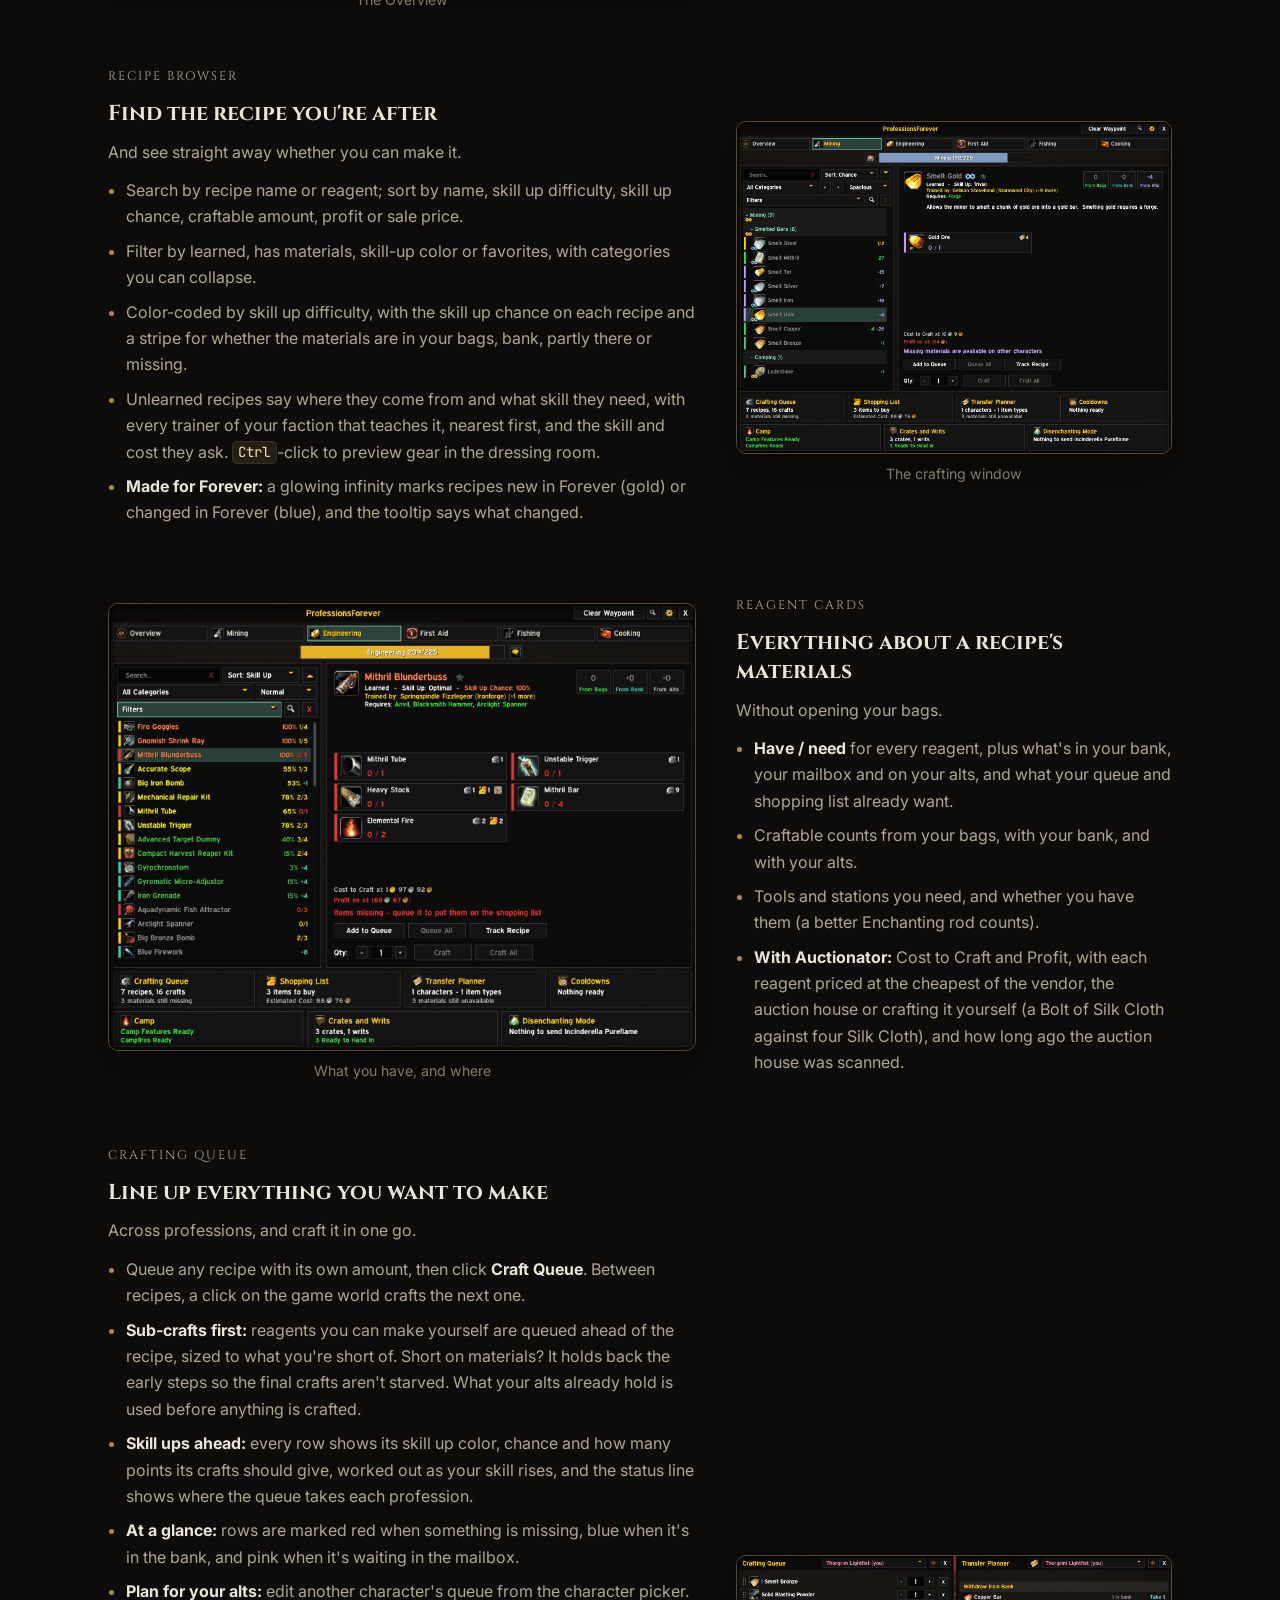
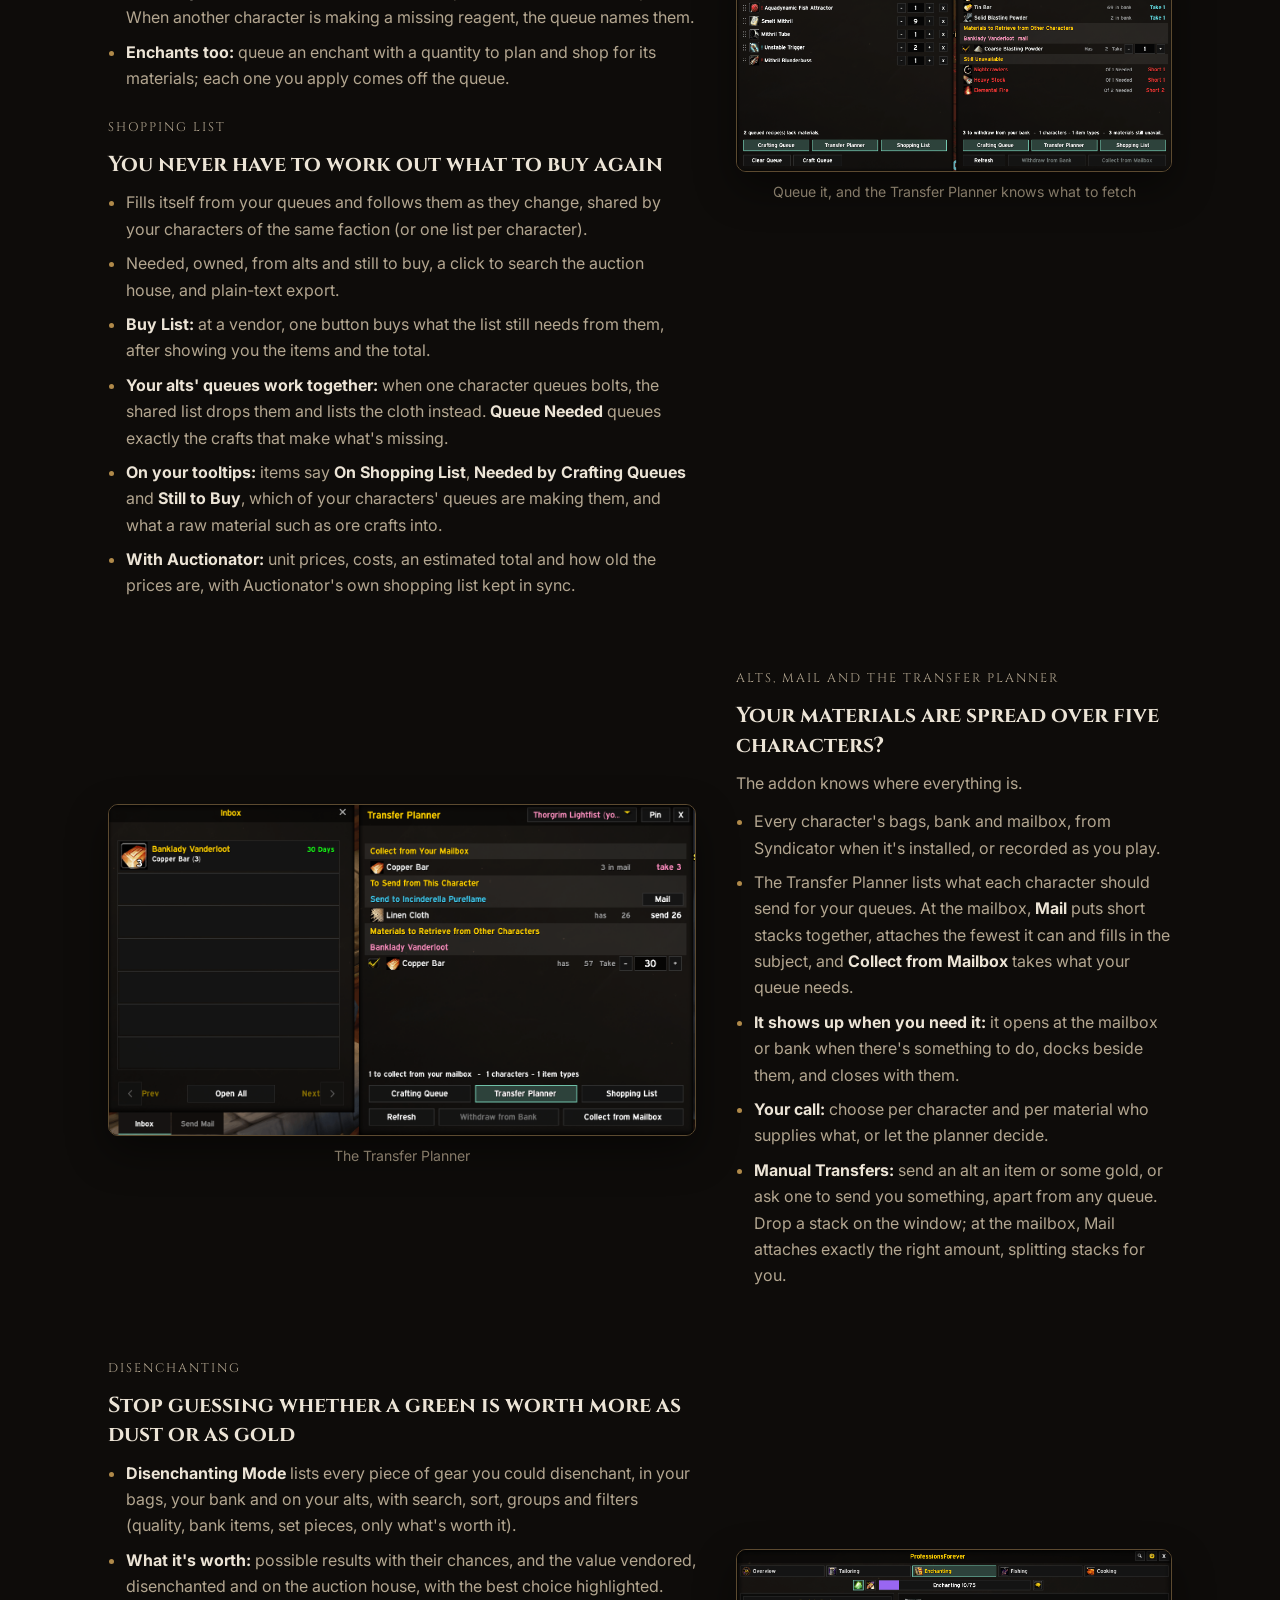
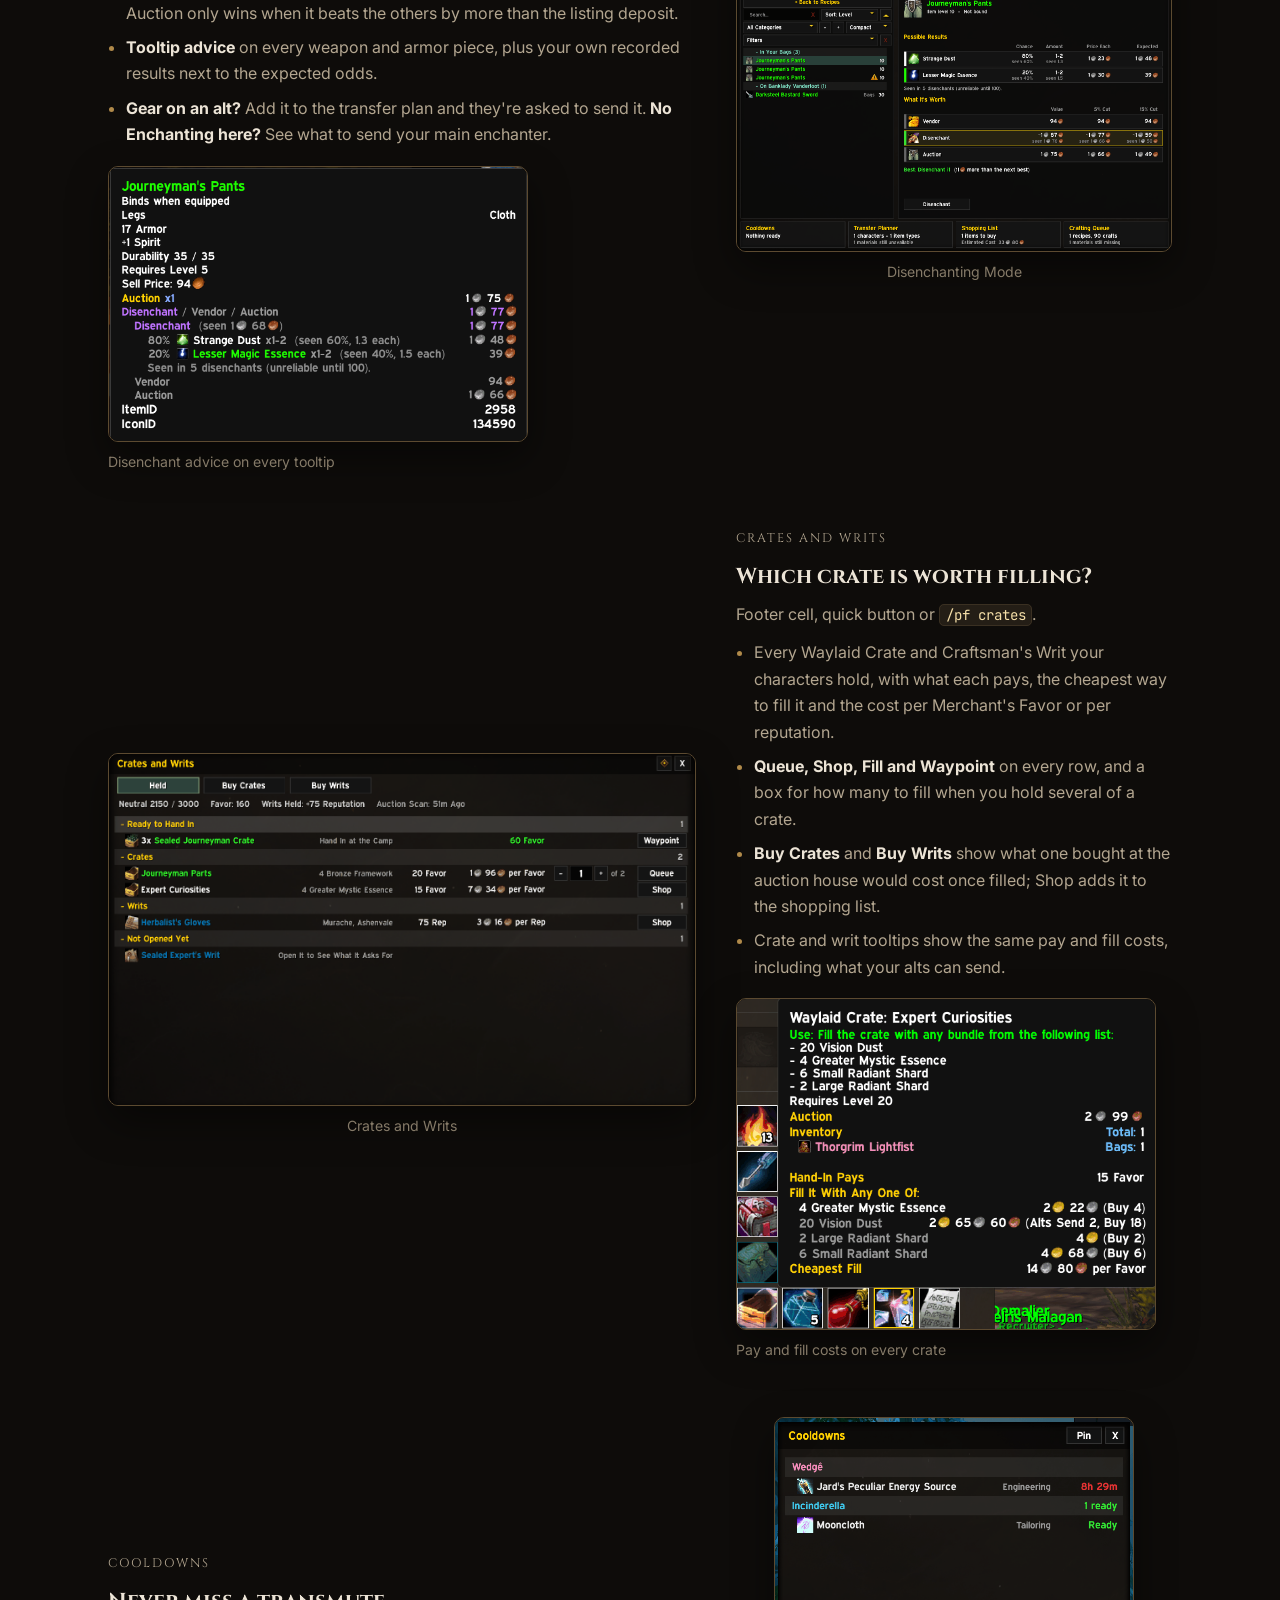
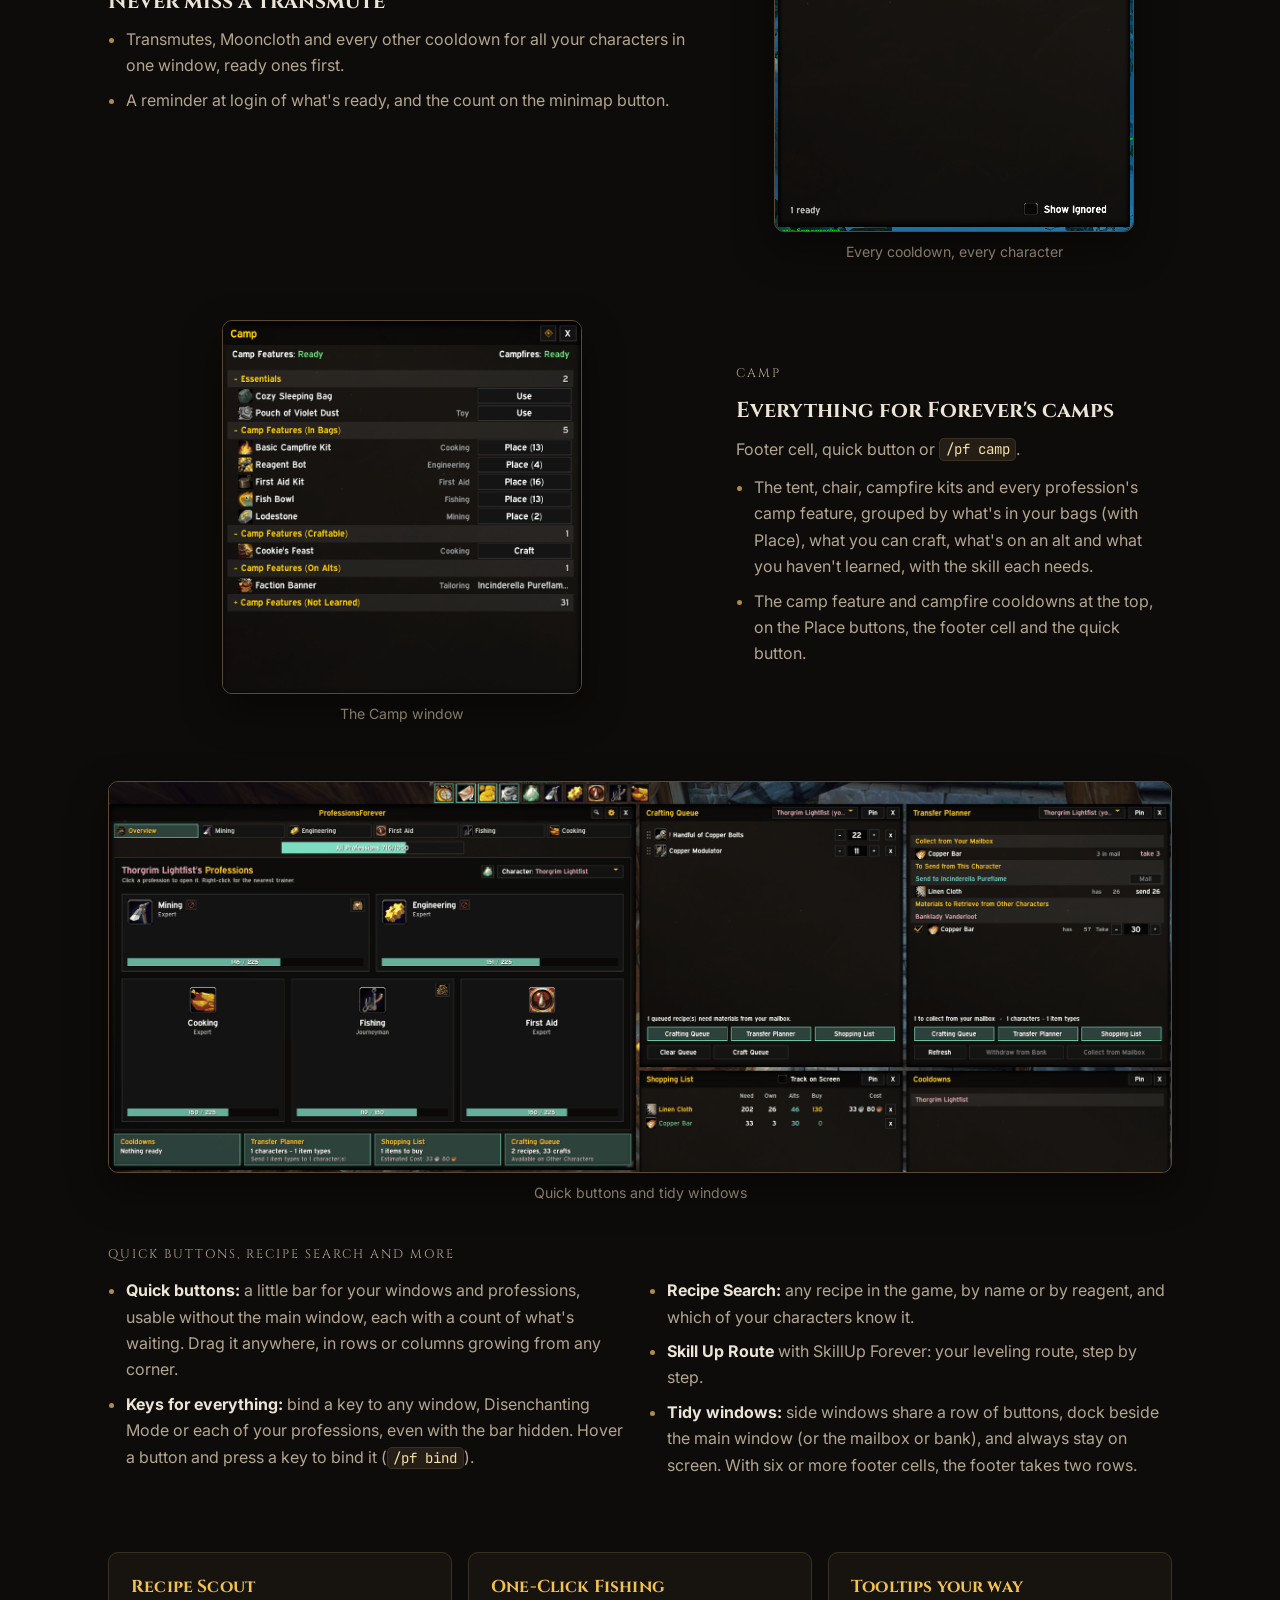
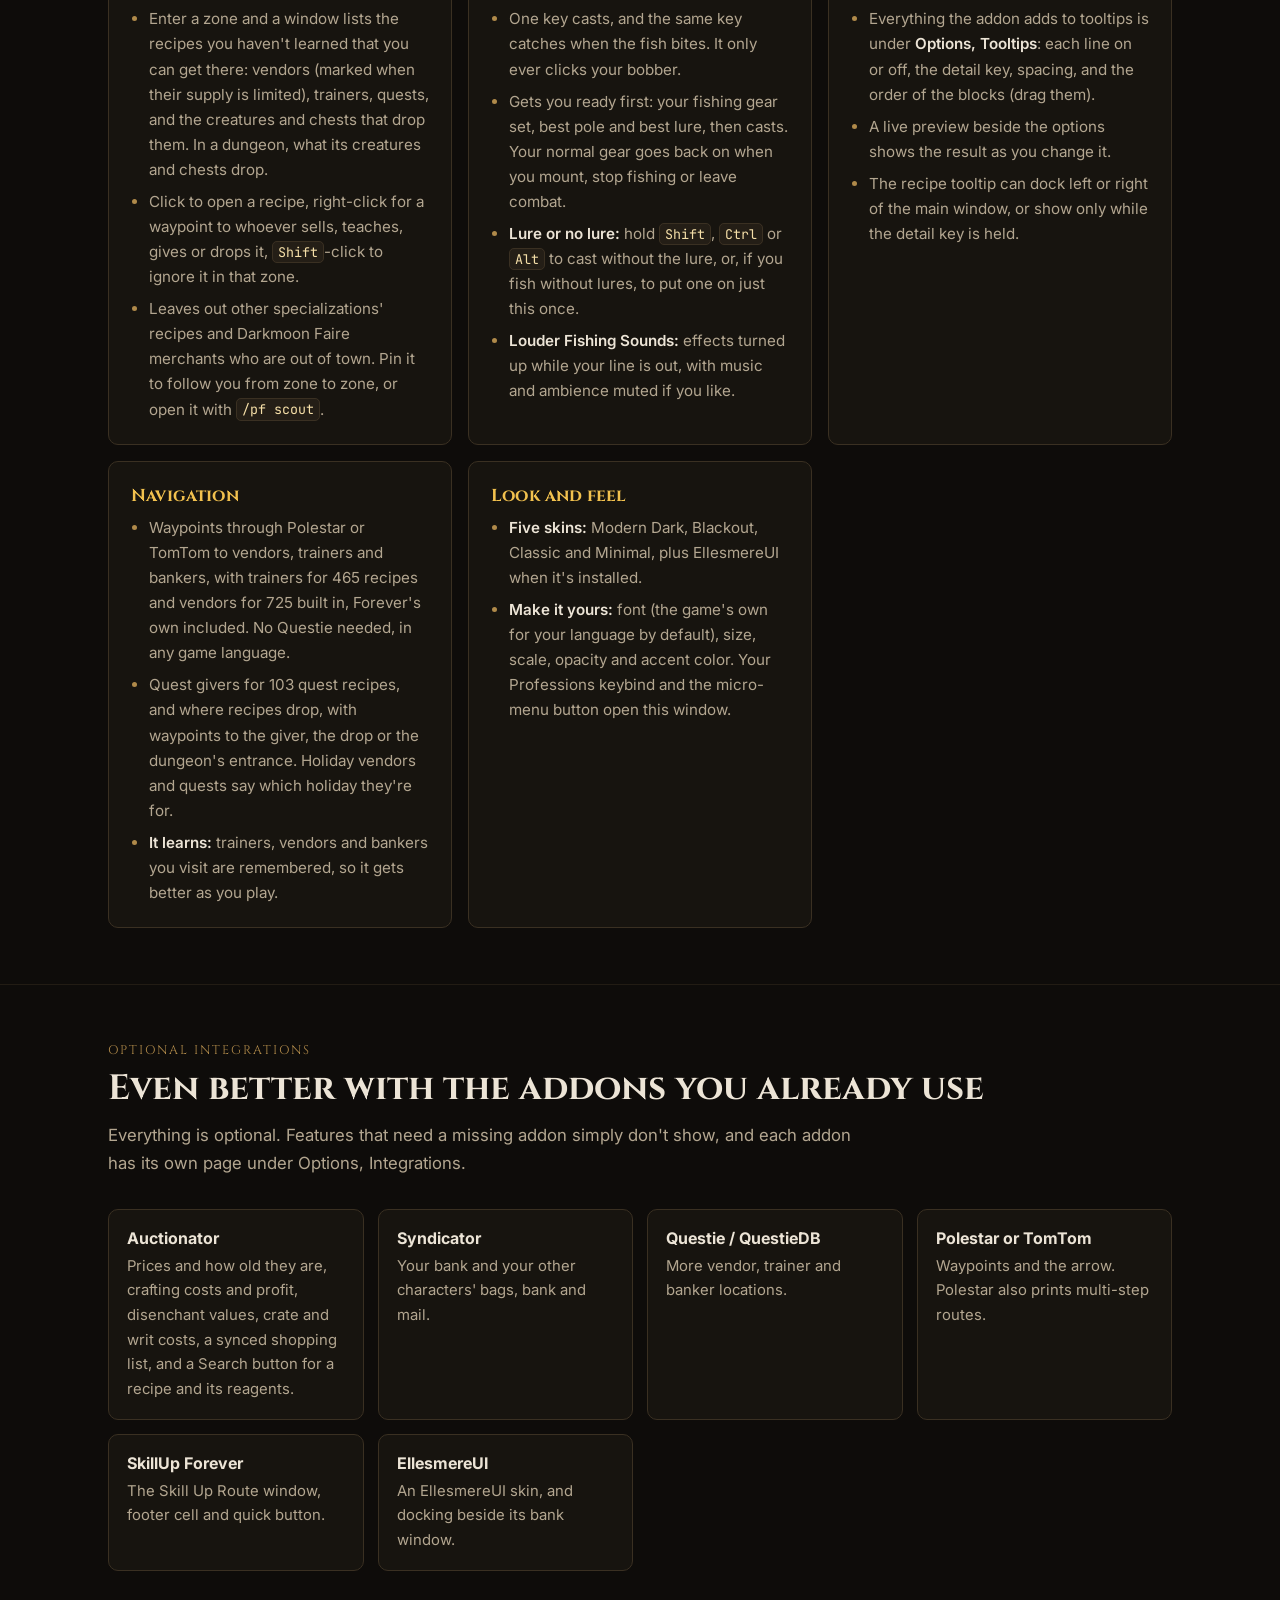
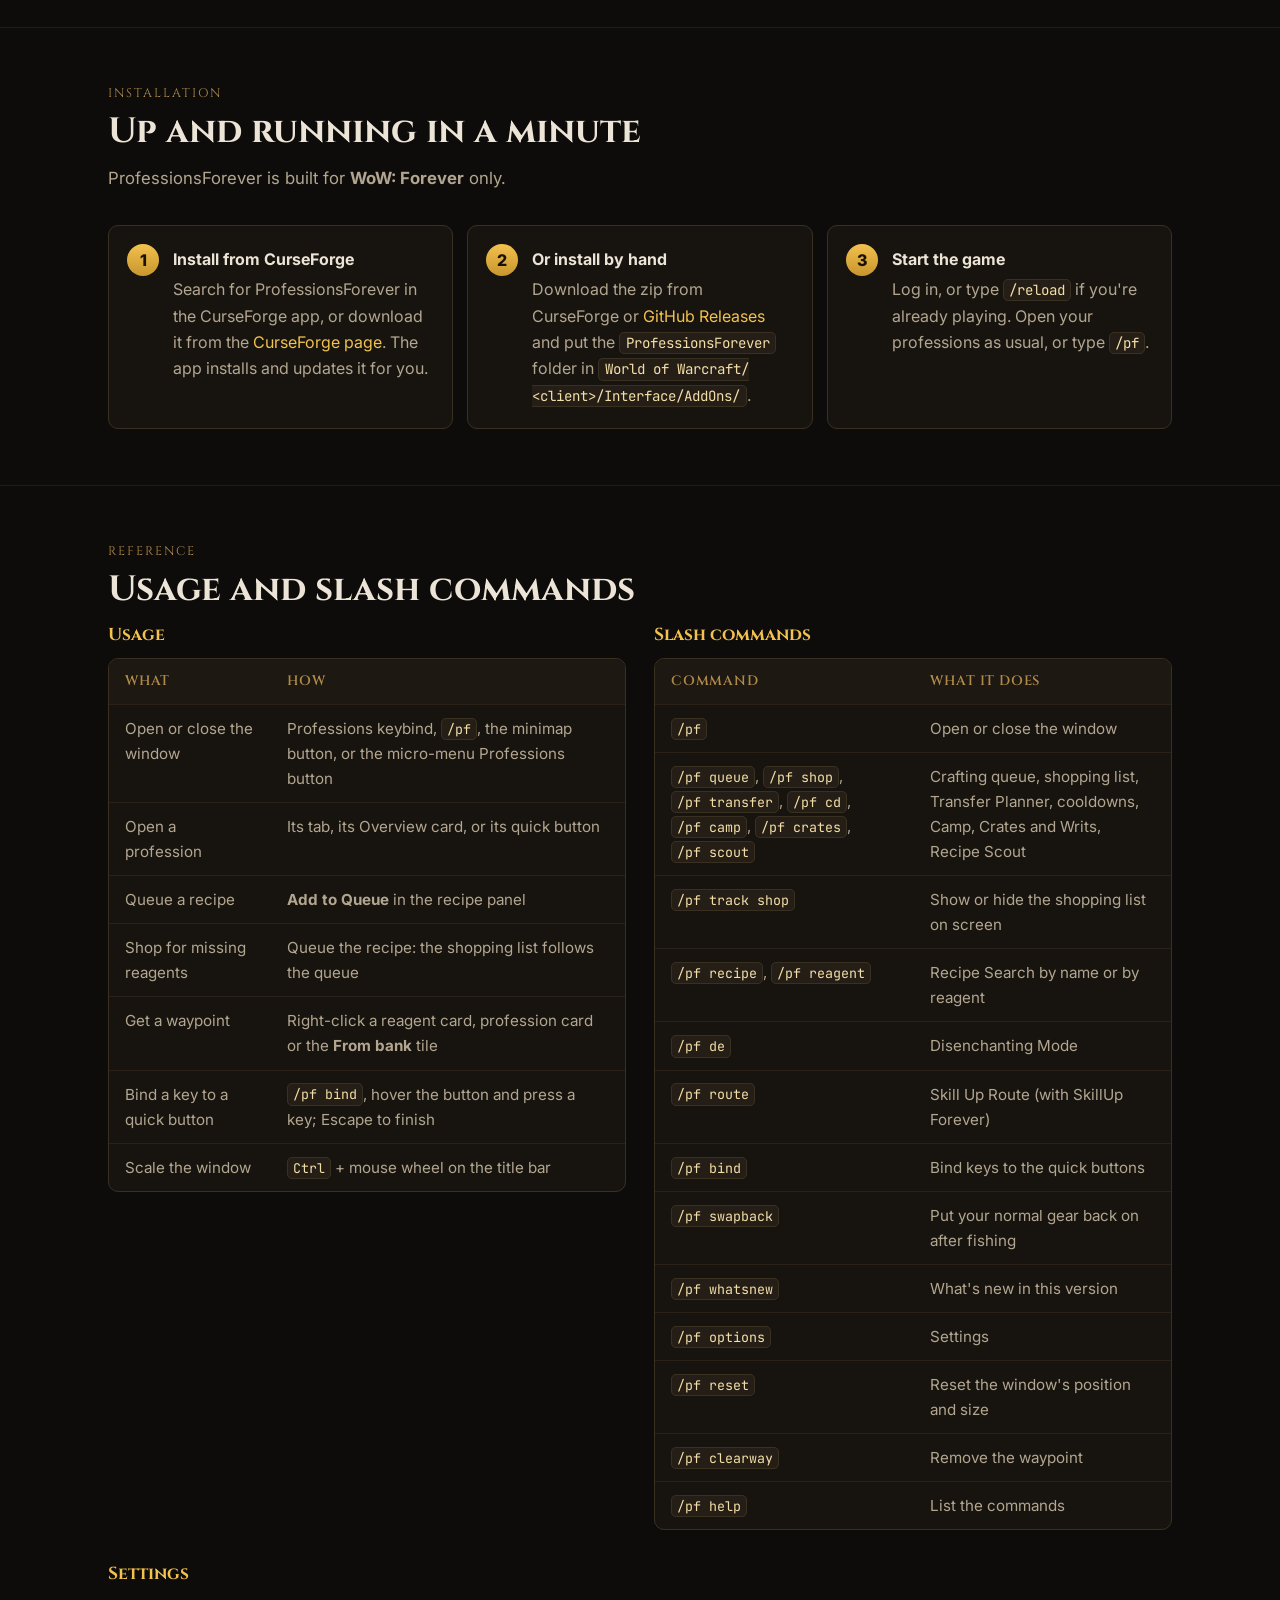
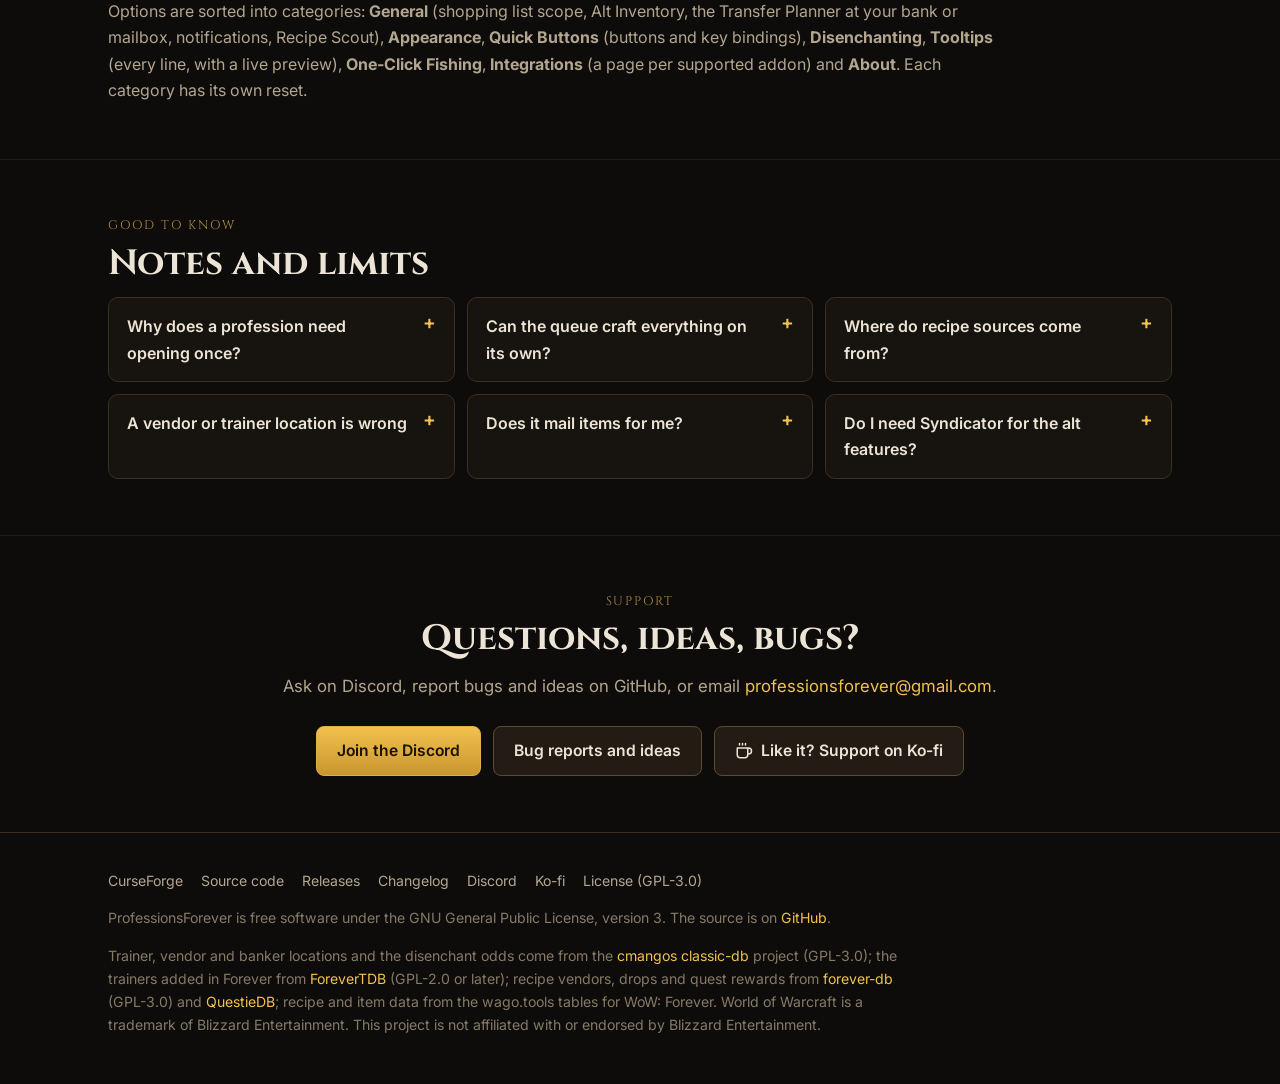
==== commit 27396ba9: "Update website for 0.10.8: changelog, version" ====
--- a/index.html
+++ b/index.html
@@ -60,7 +60,7 @@
 			</a>
 		</div>
 		<div class="meta-line">
-			<span>Version 0.10.7</span>
+			<span>Version 0.10.8</span>
 			<span>Free and open source (GPL-3.0)</span>
 			<span>Built for WoW: Forever only</span>
 			<span>No required dependencies</span>
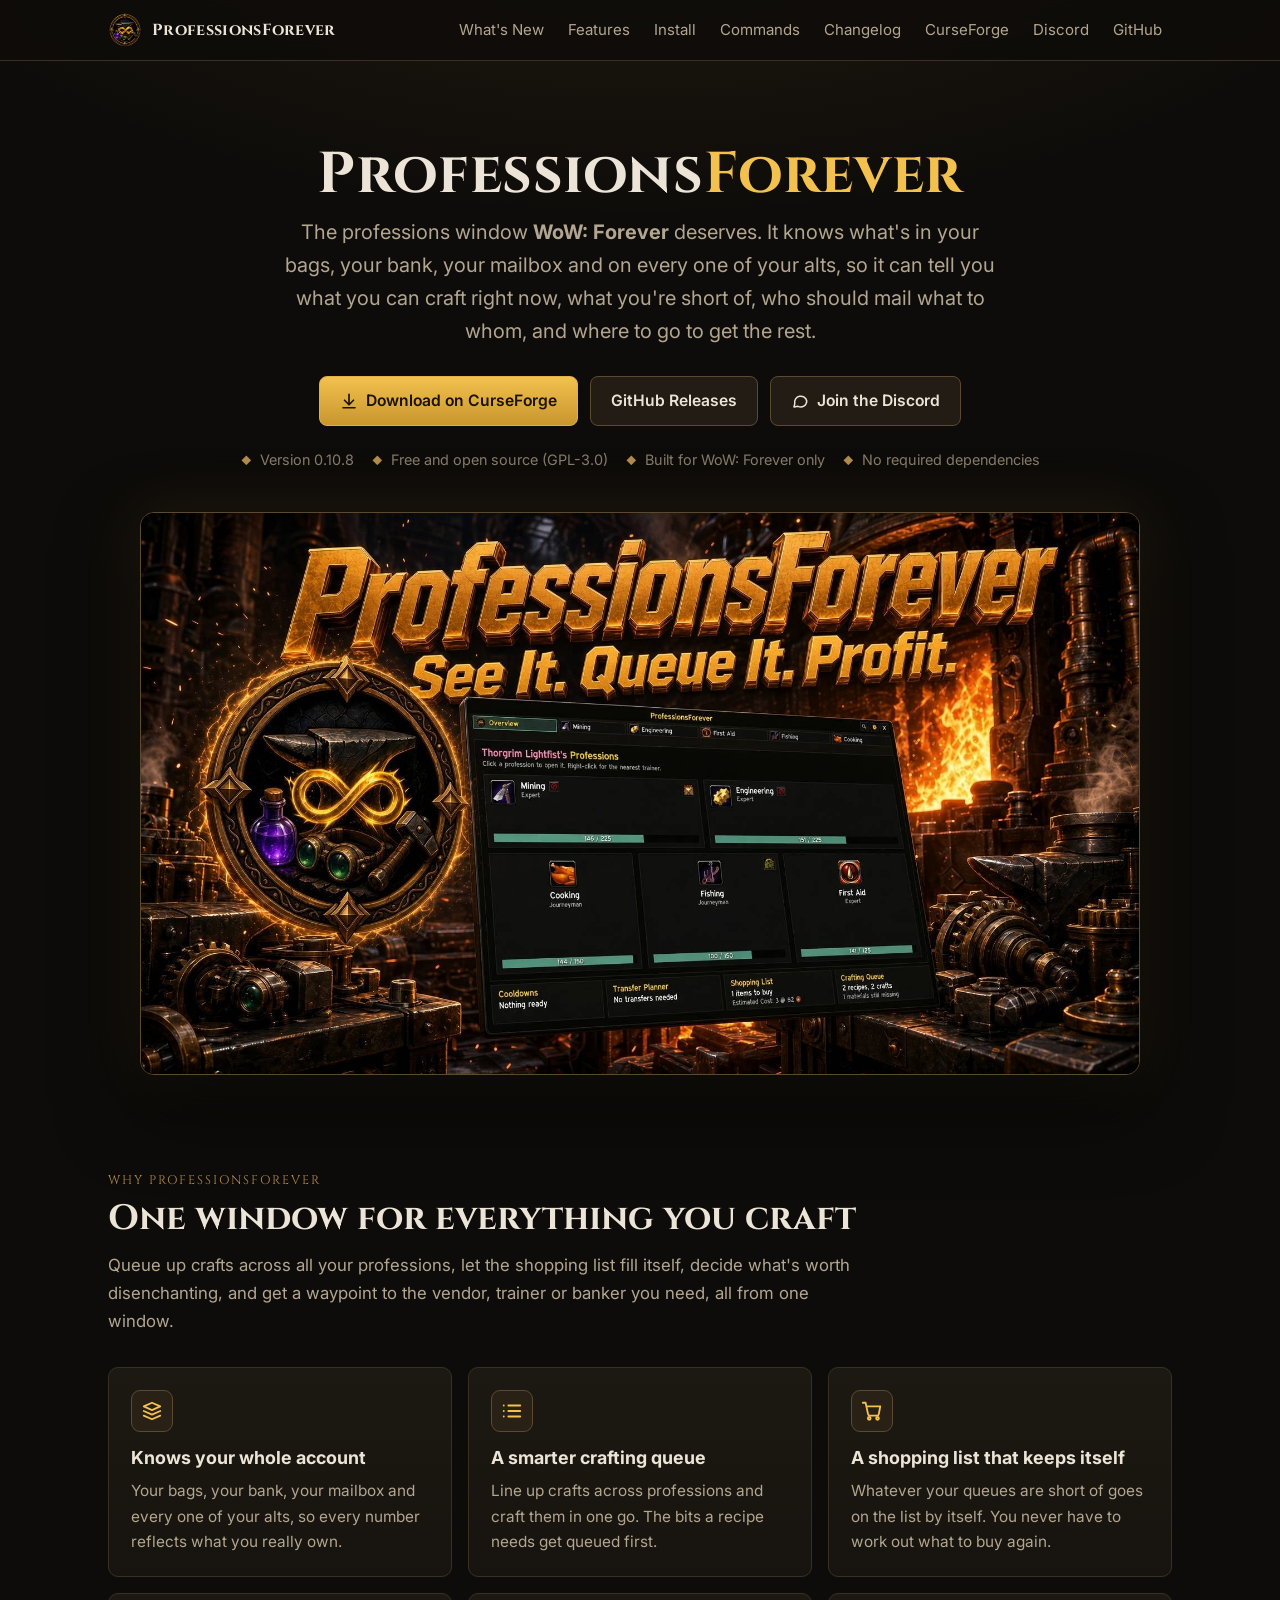
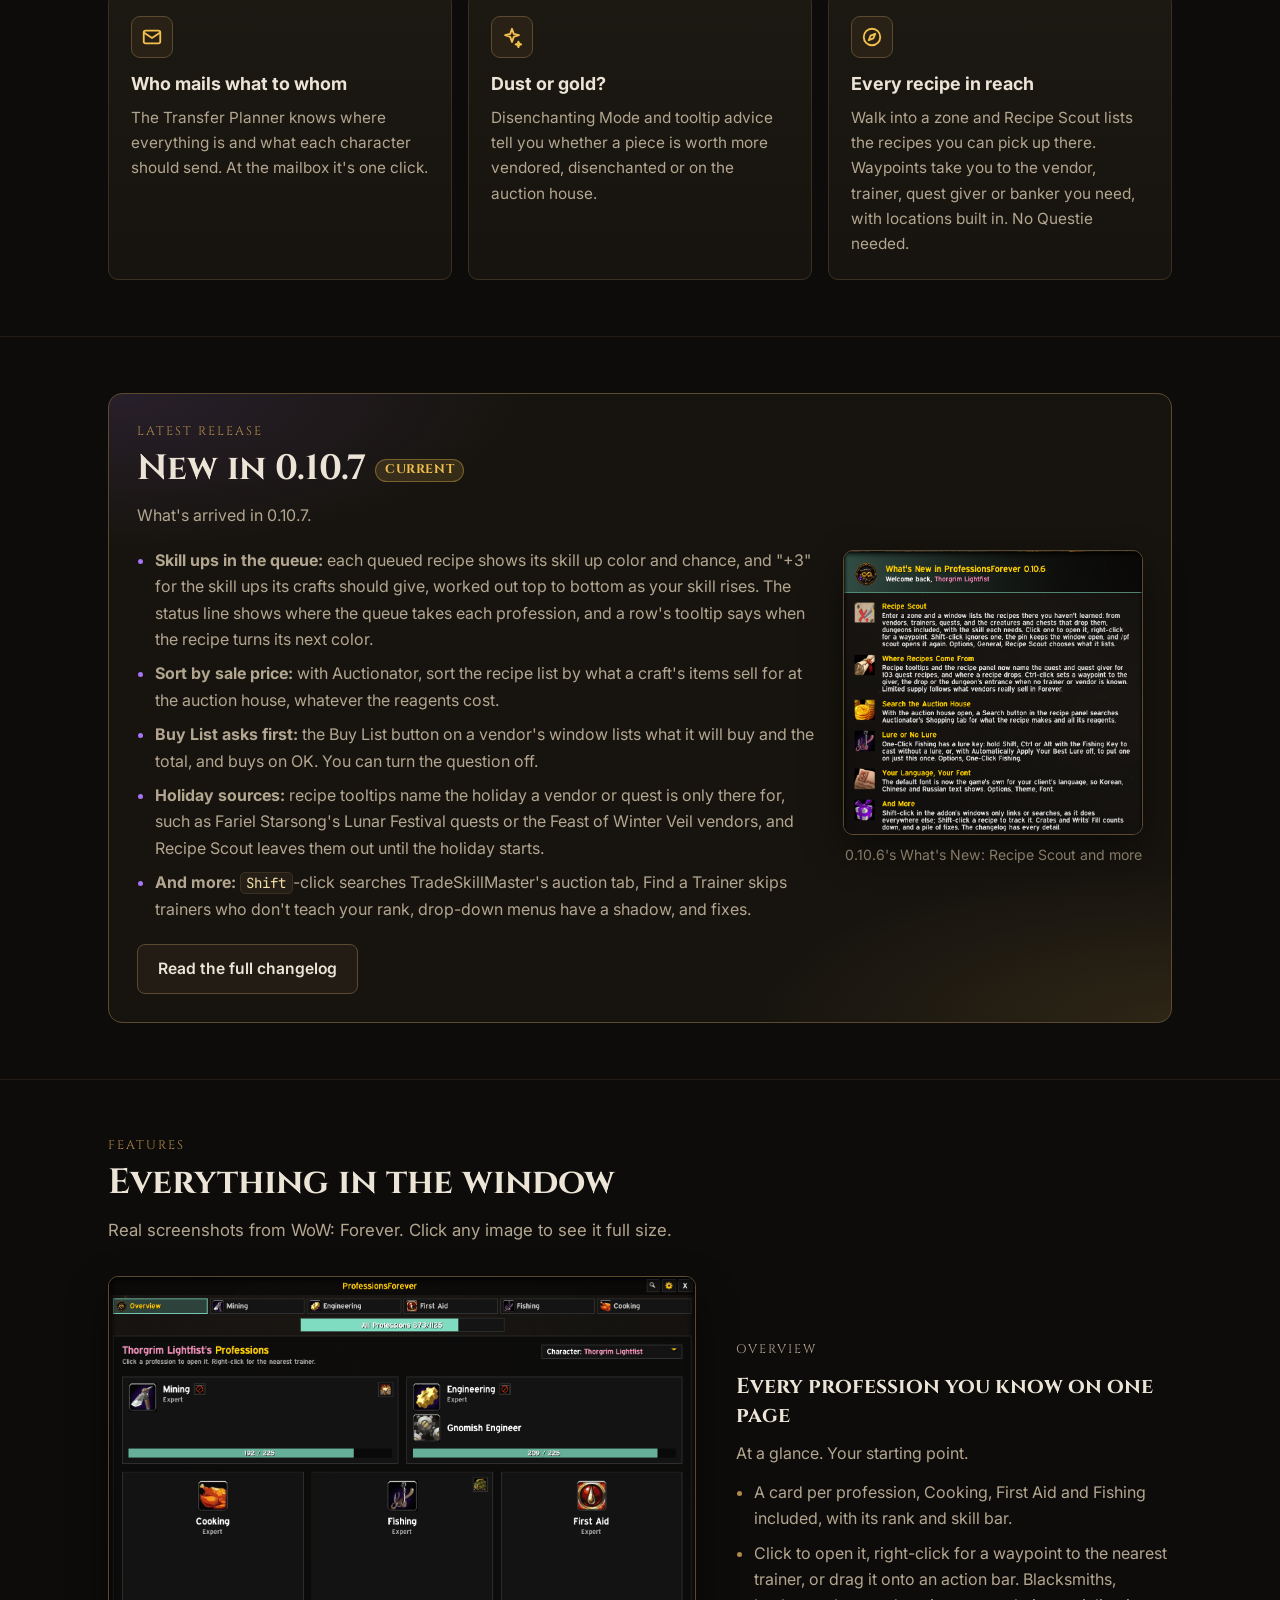
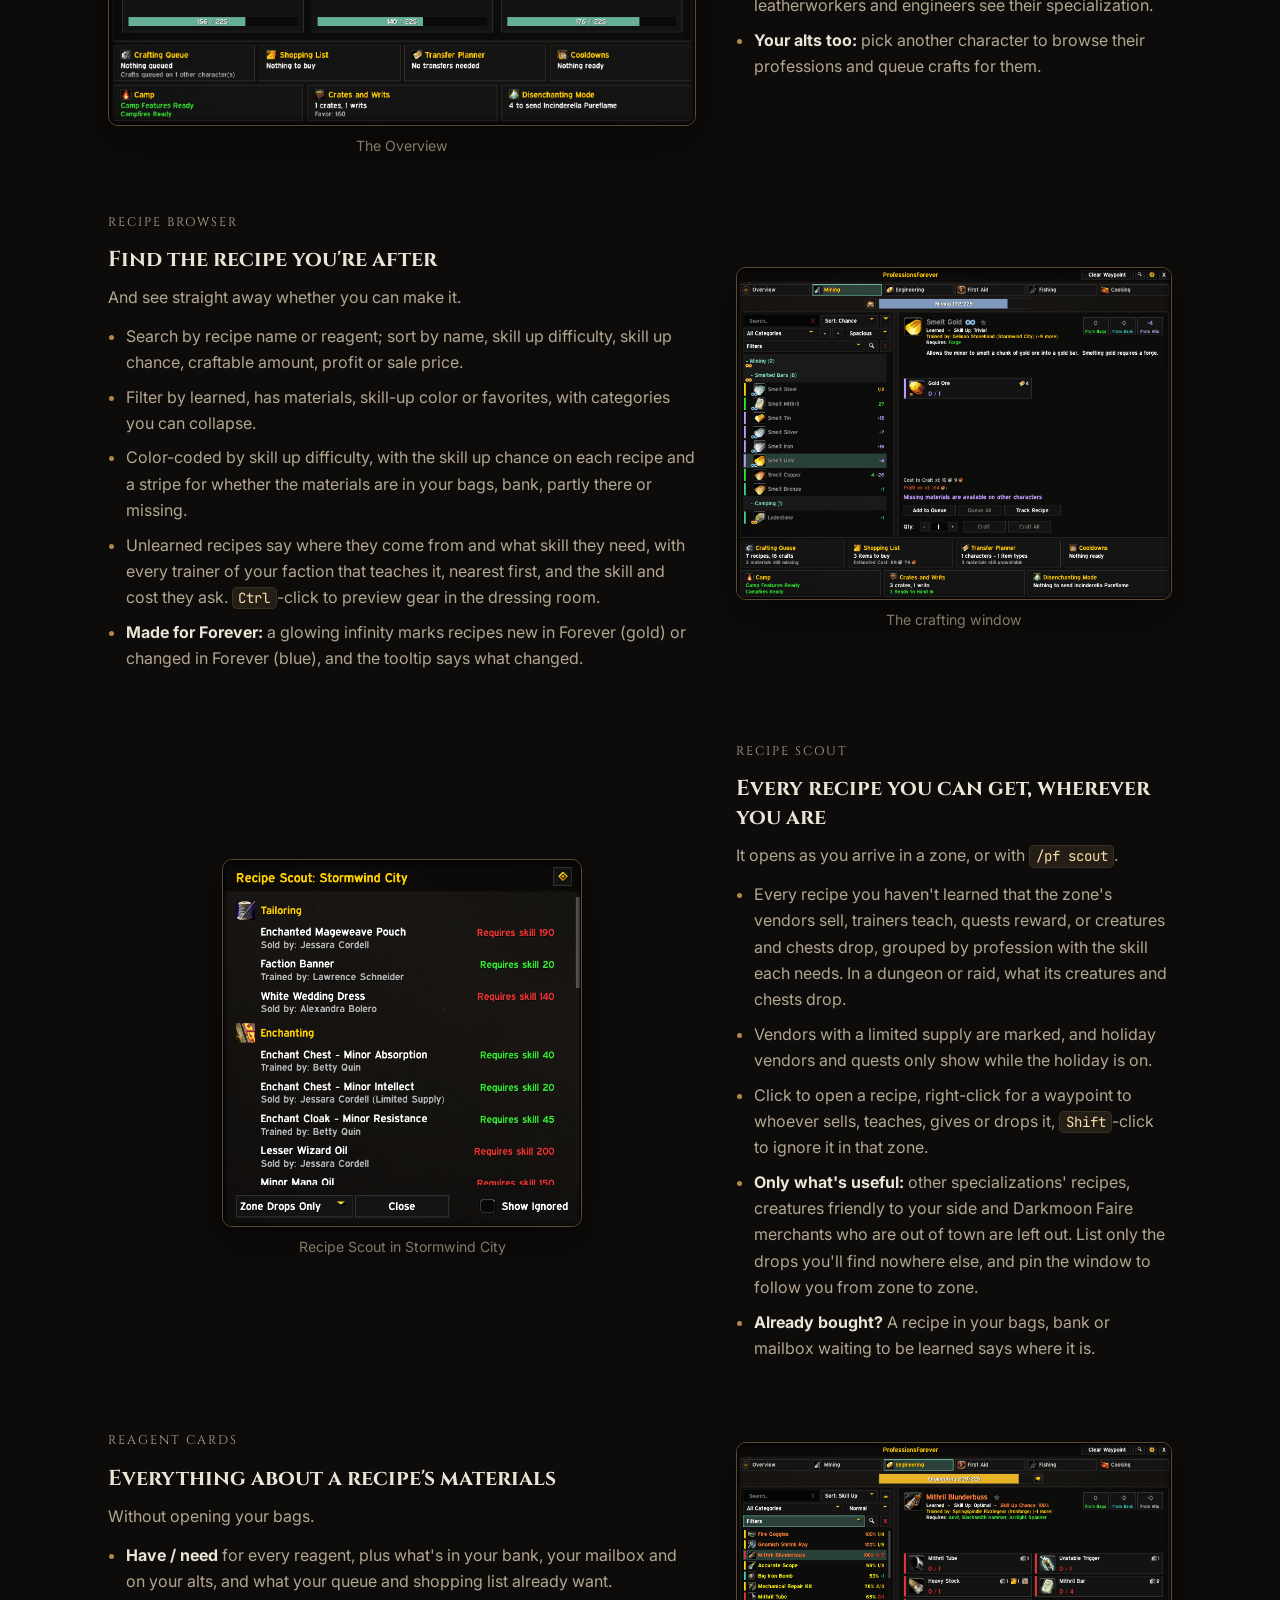
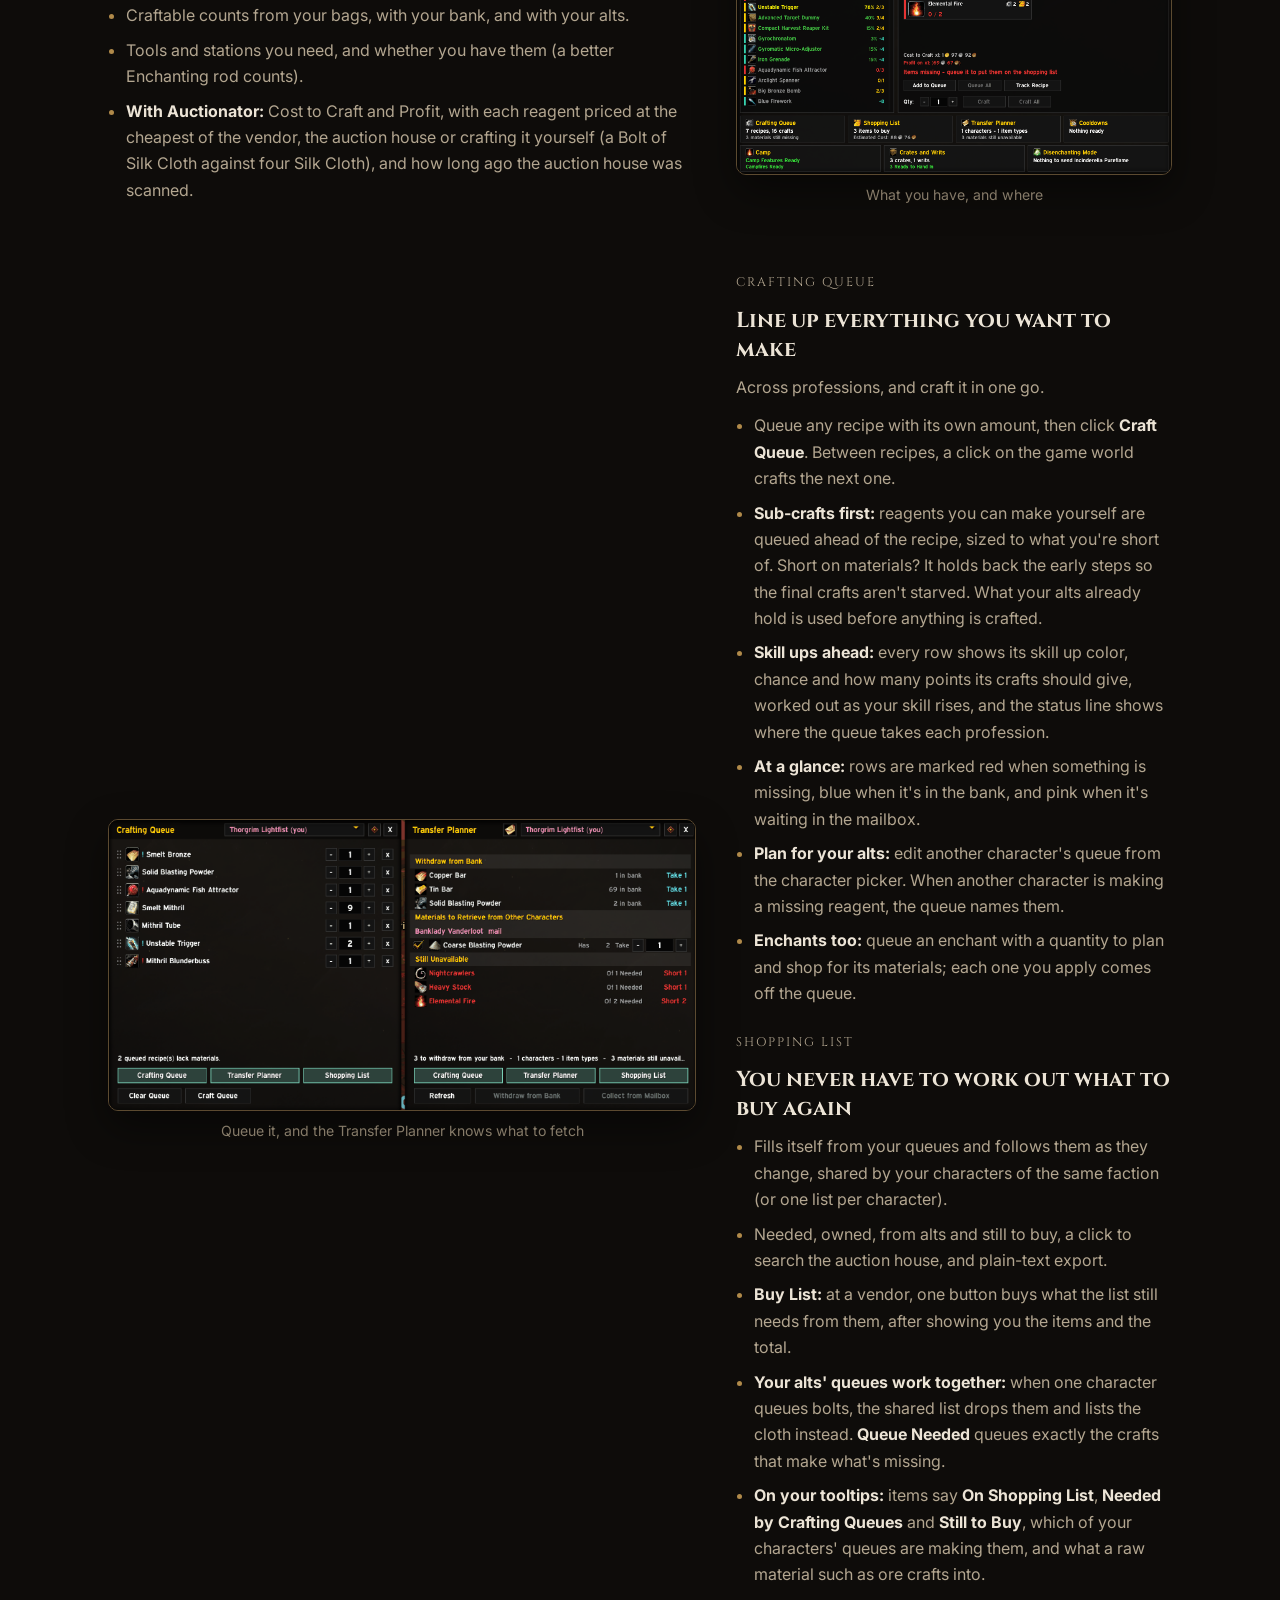
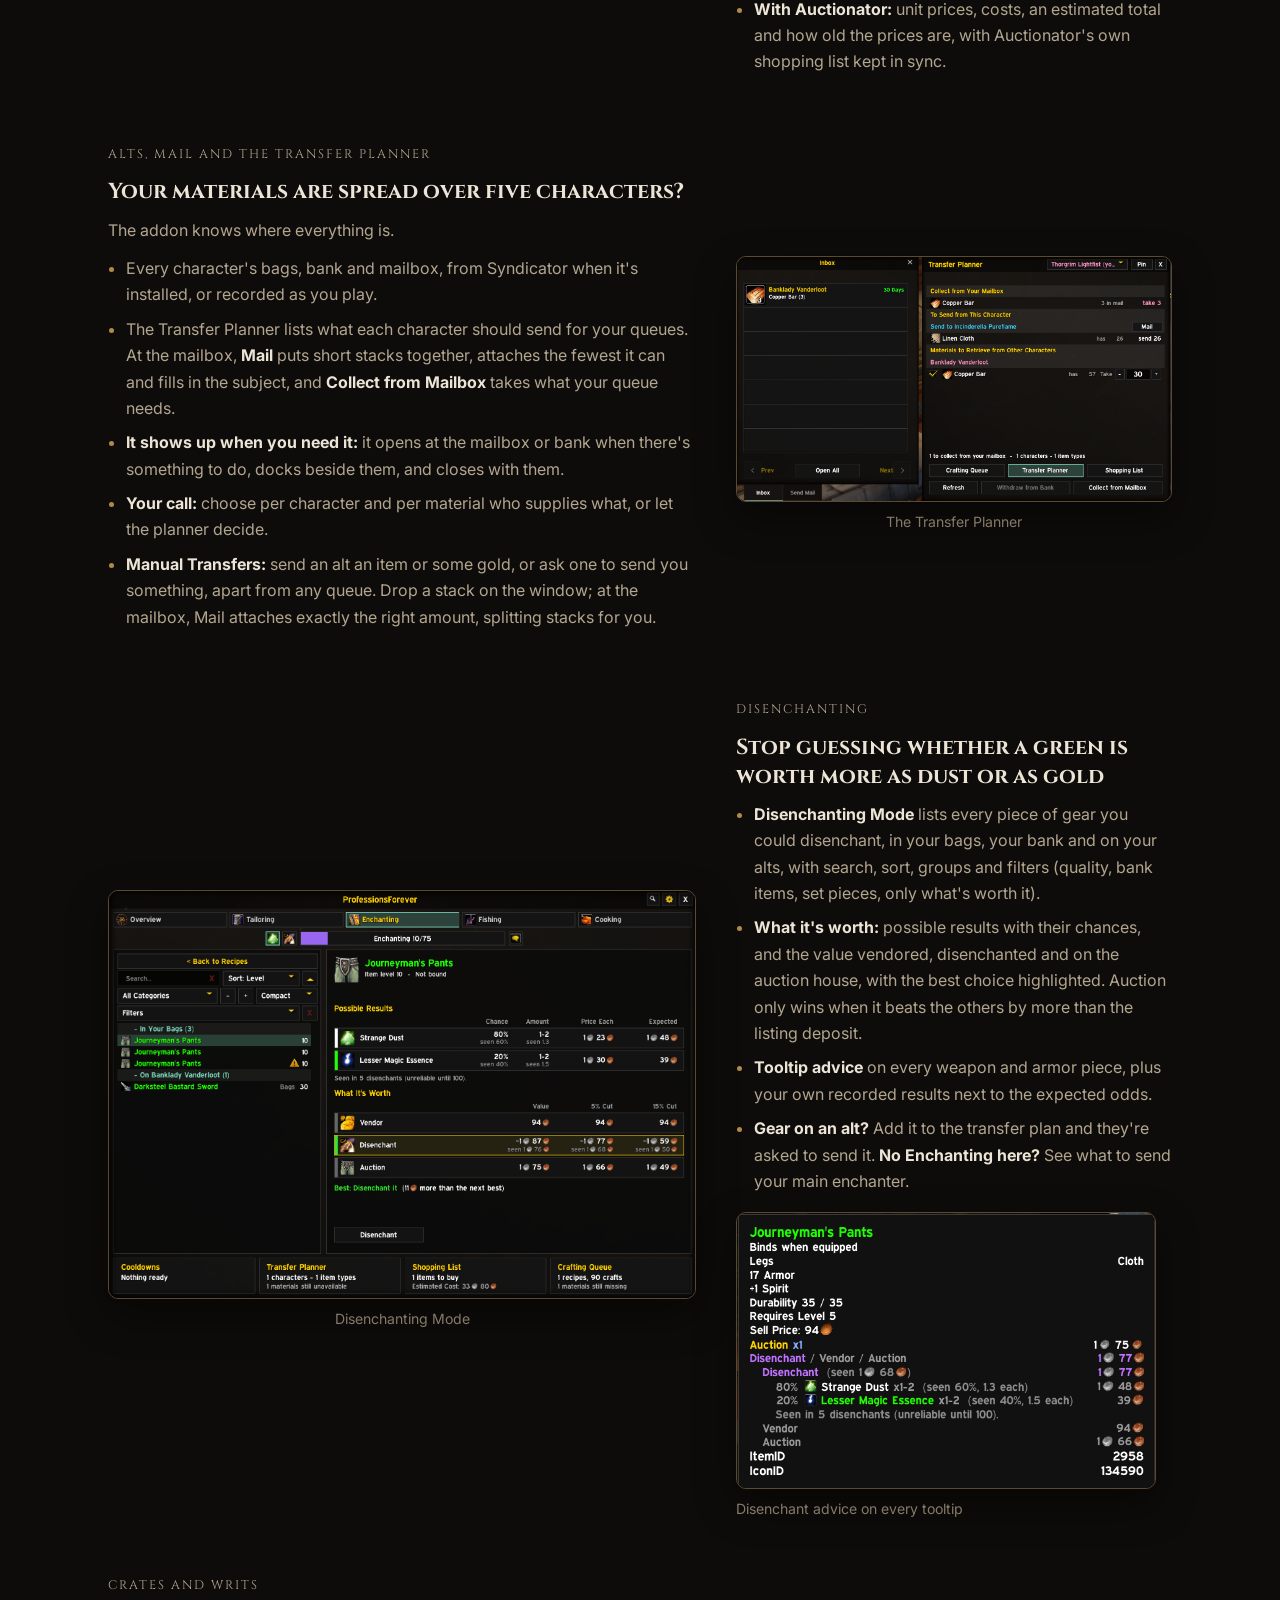
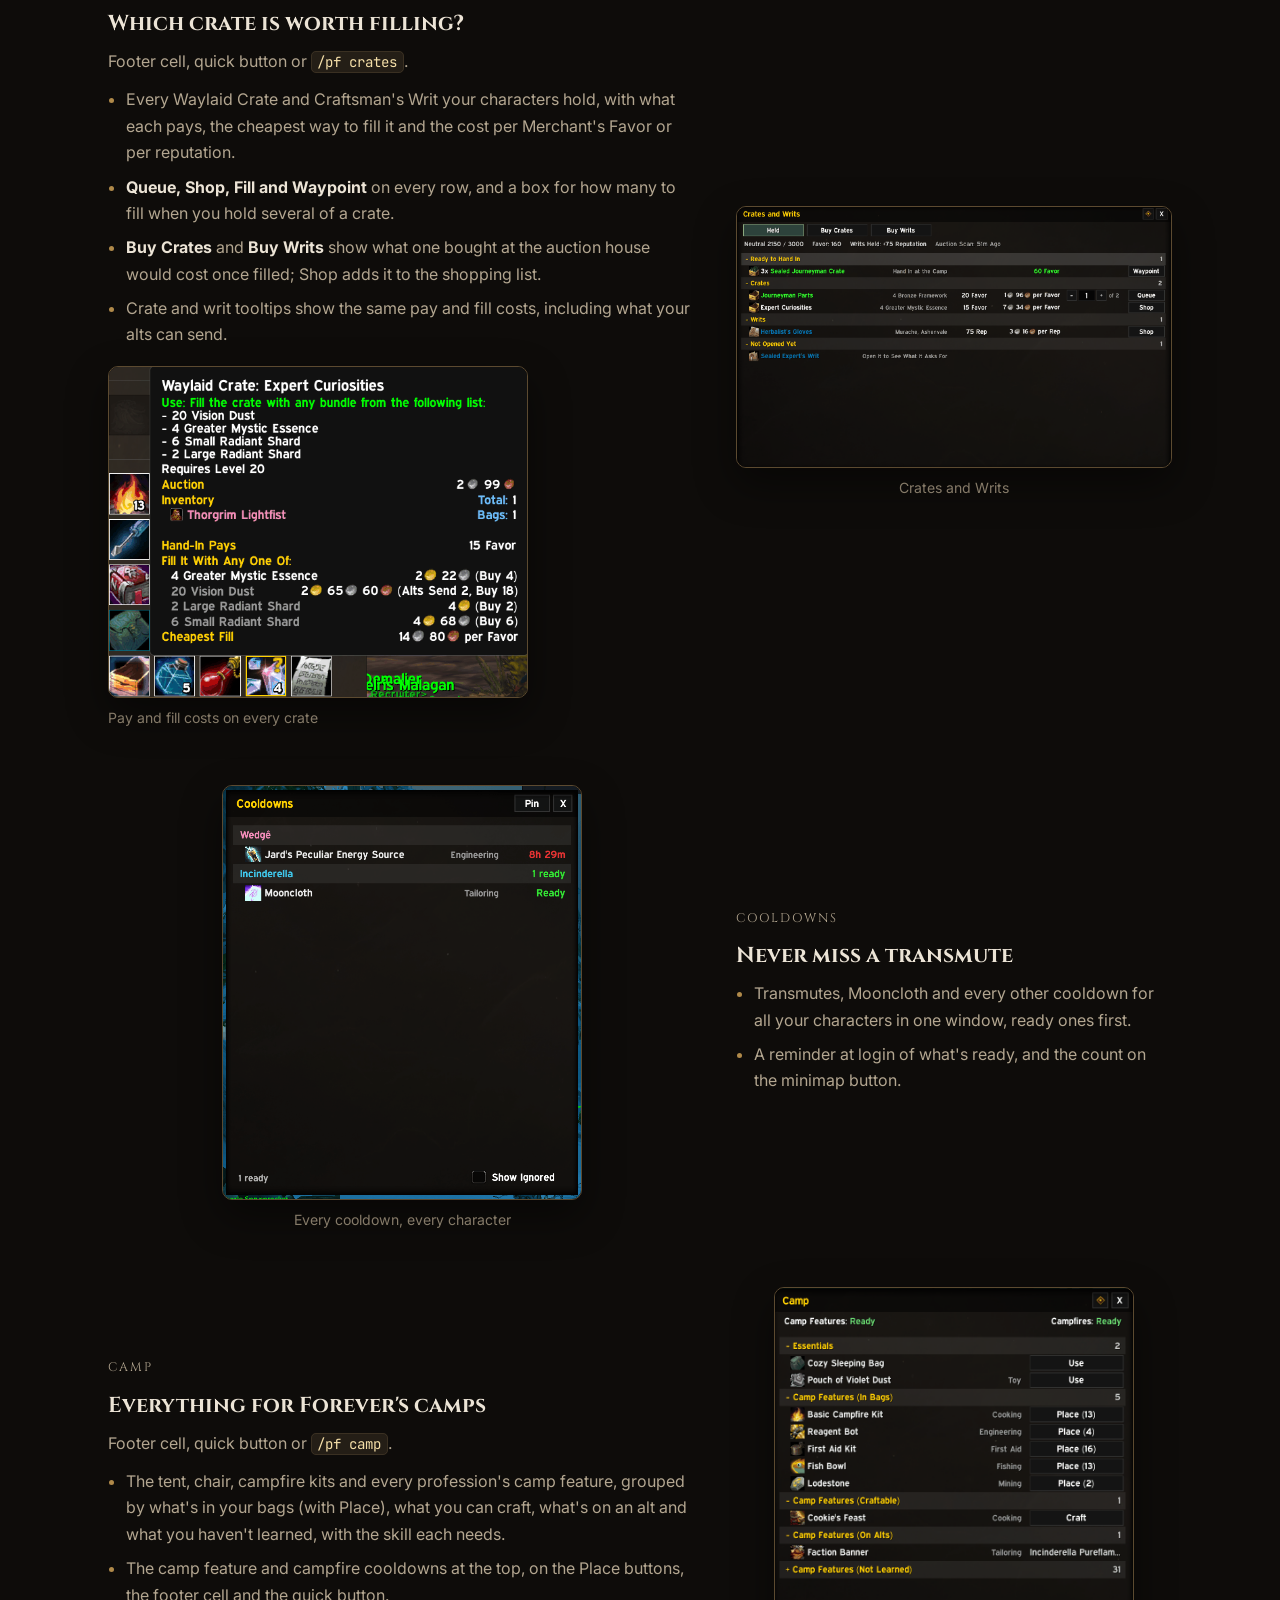
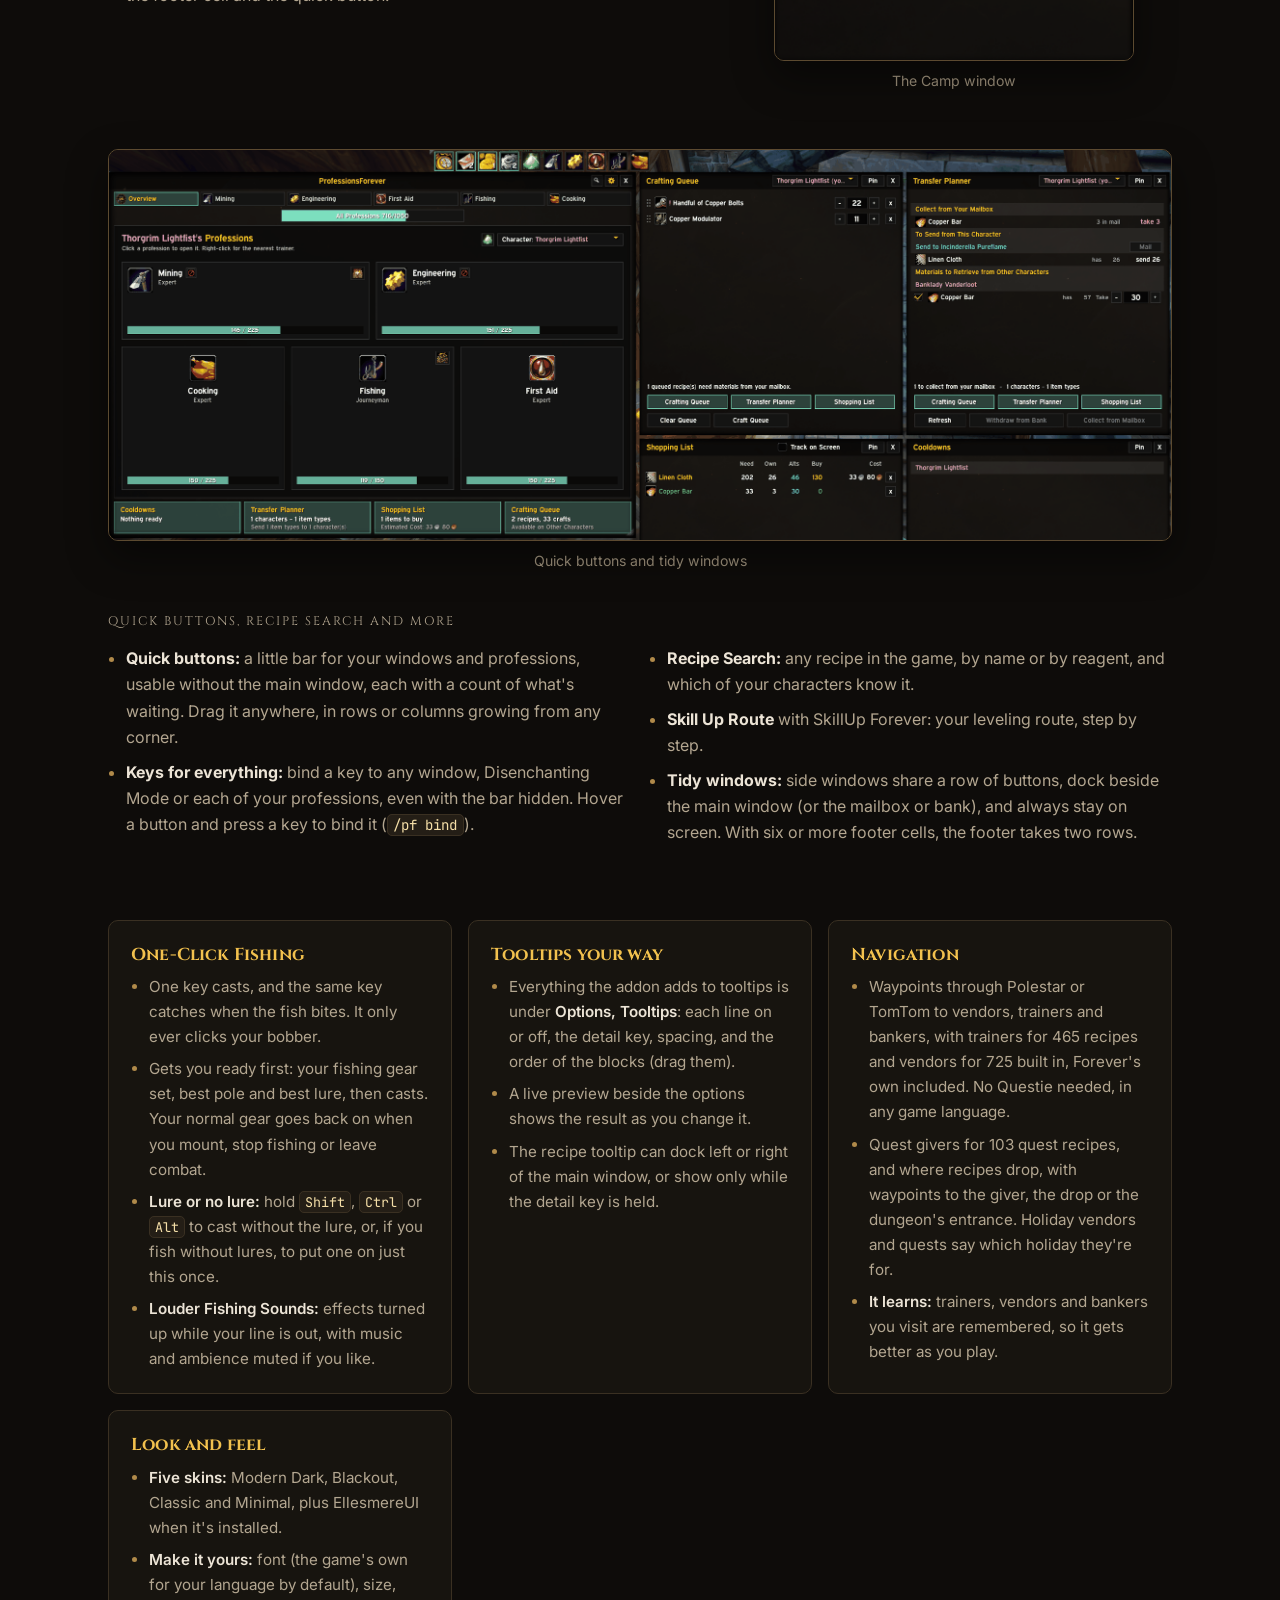
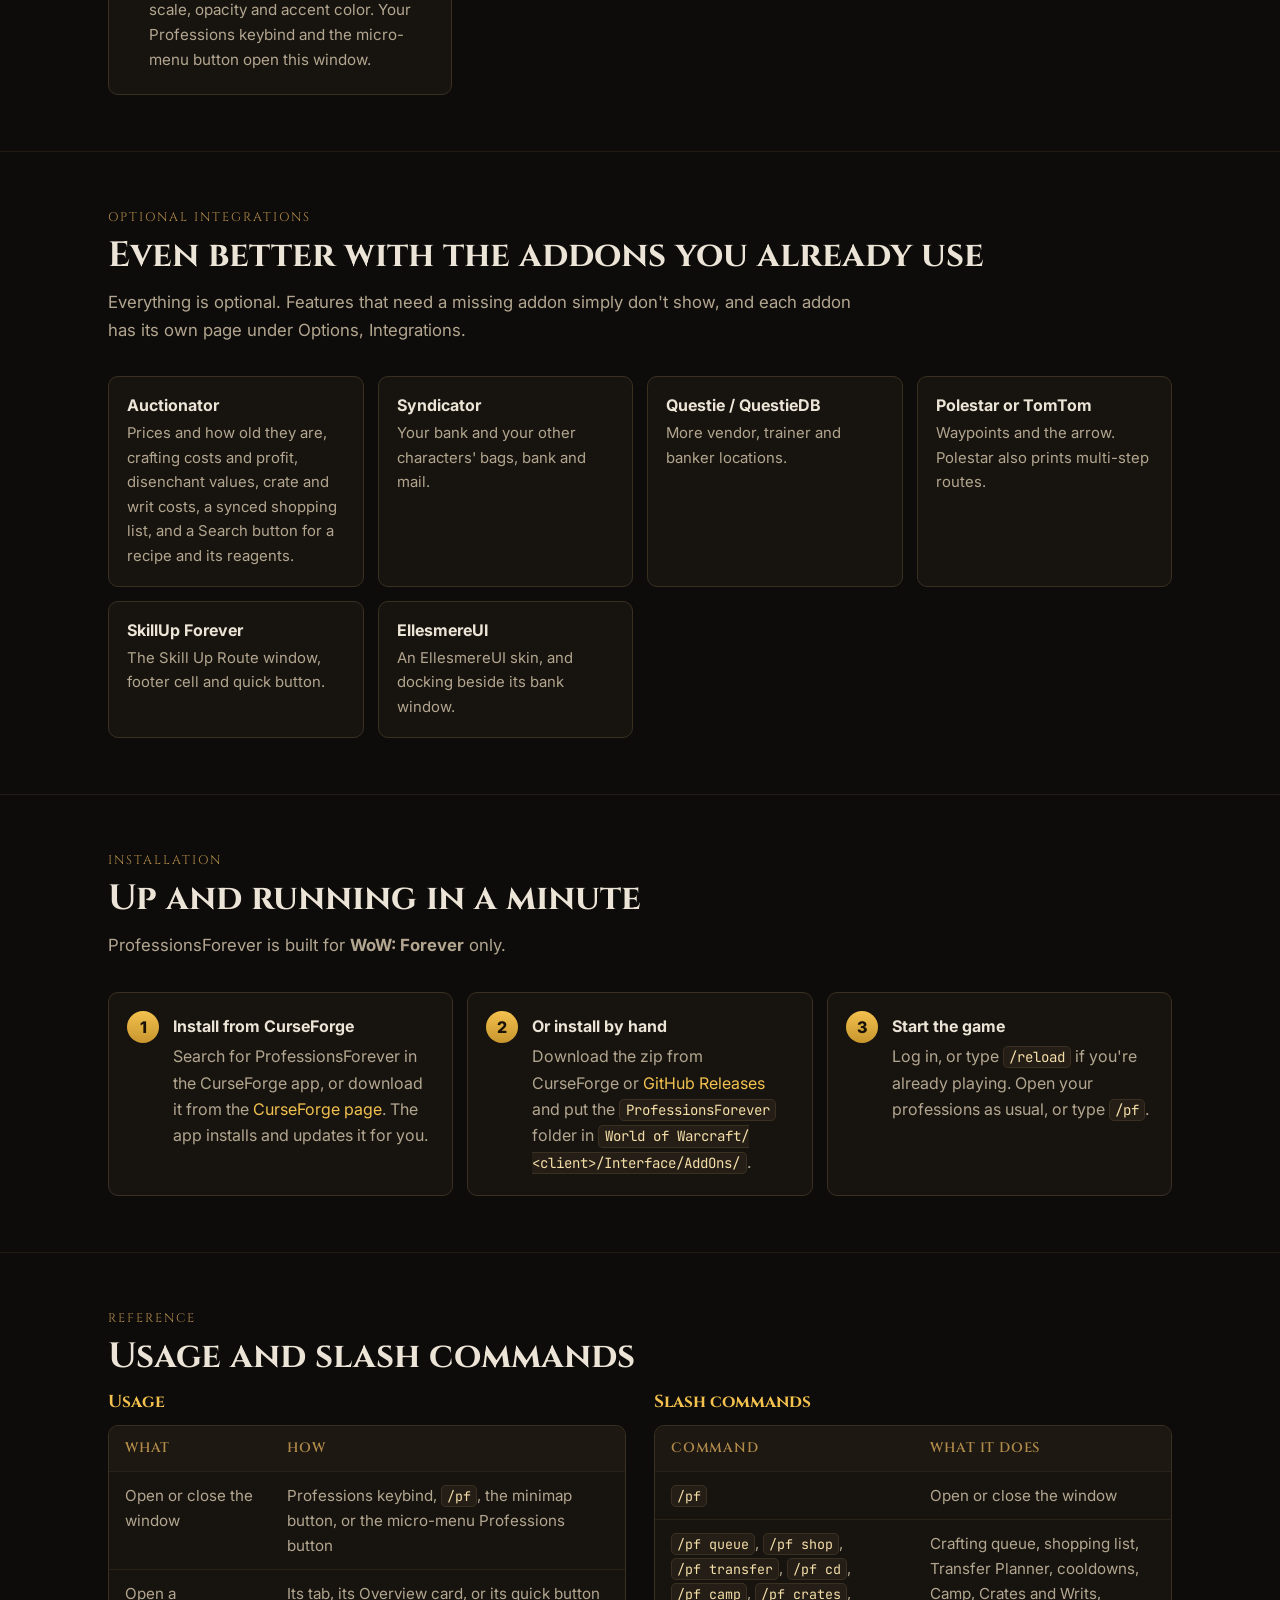
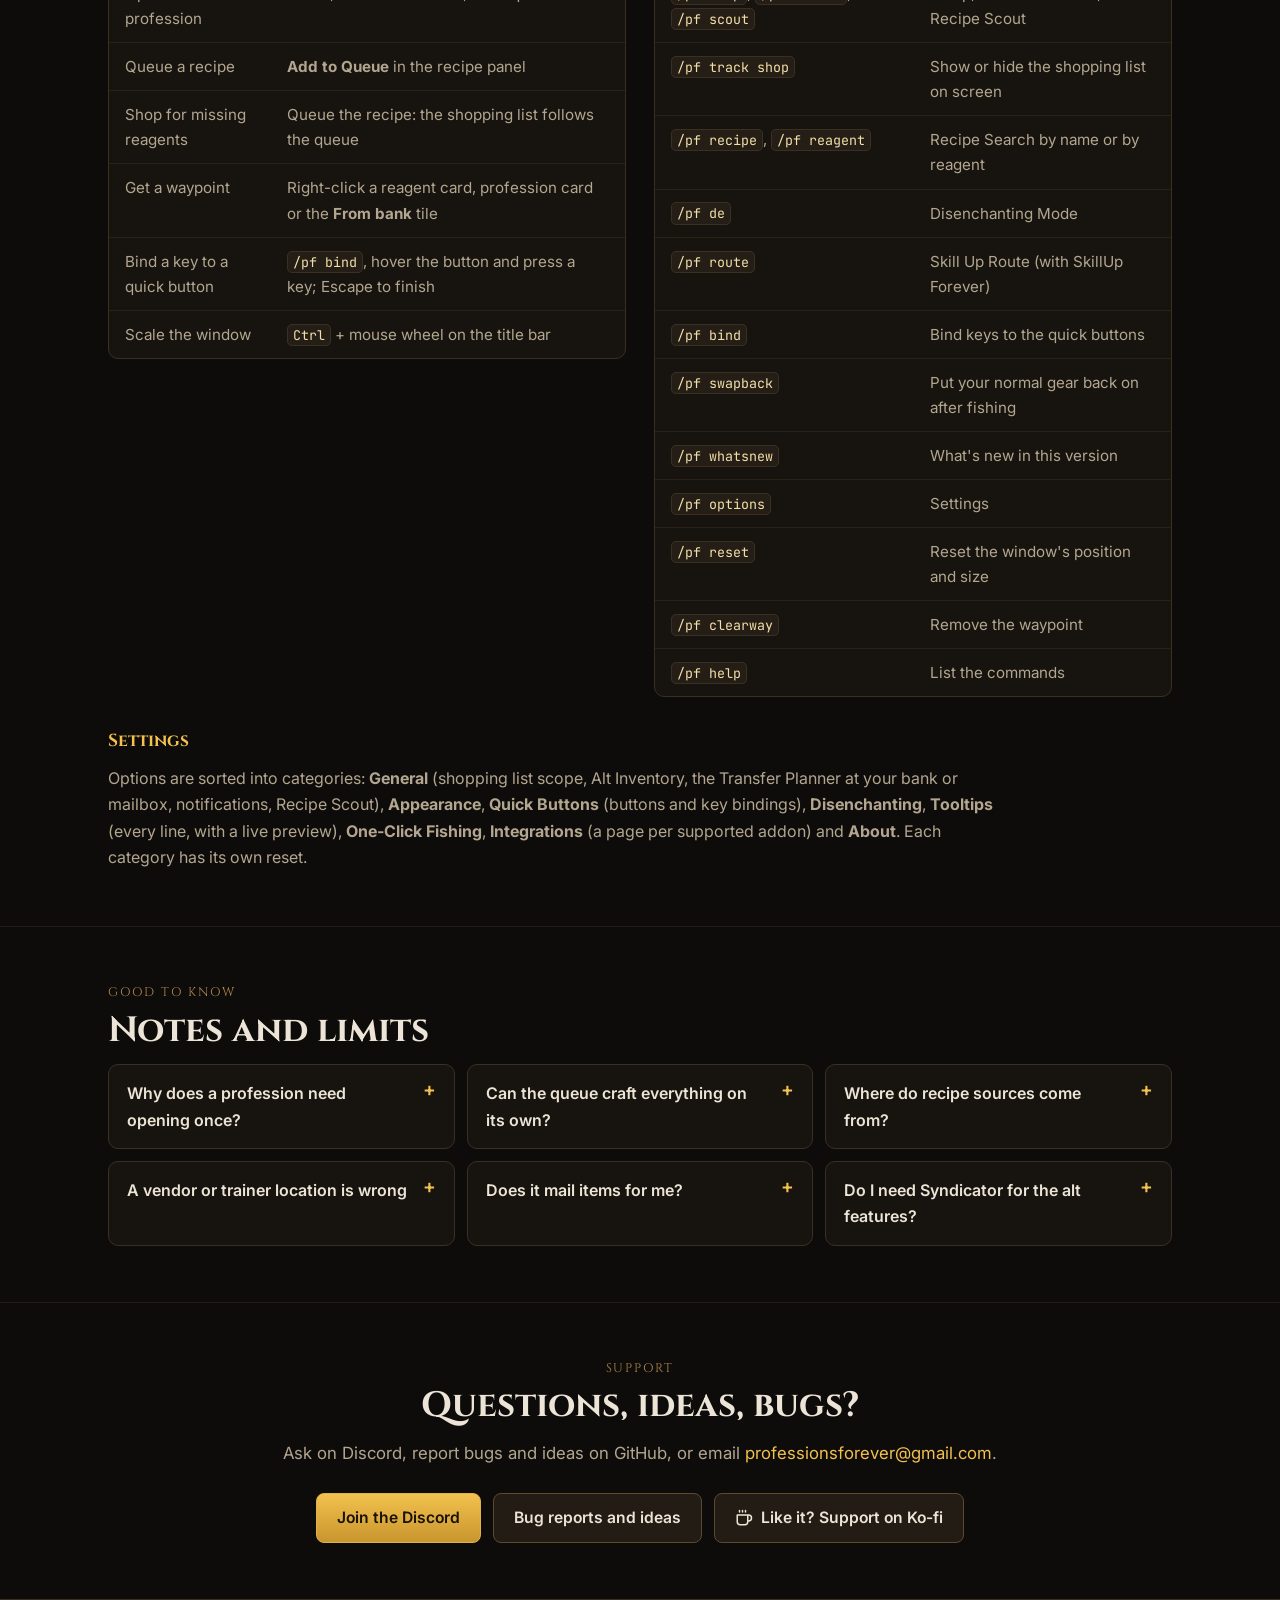
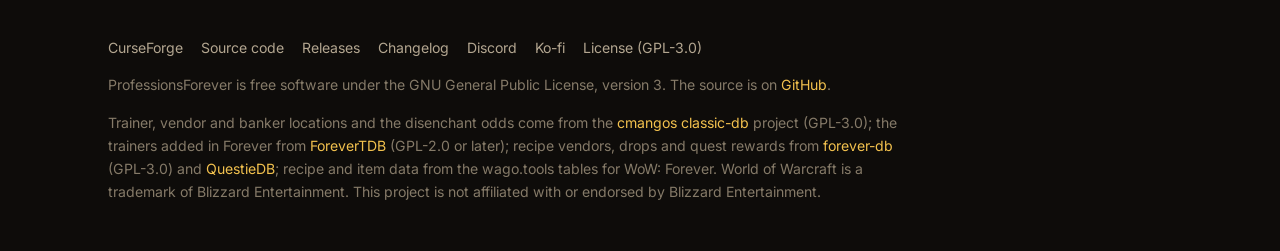
==== commit 3383b909: "Recipe Scout screenshot row, 0.10.6 What's New screenshot, links to the renamed repo Recipe Scout ge" ====
--- a/index.html
+++ b/index.html
@@ -36,7 +36,7 @@
 			<a href="changelog.html">Changelog</a>
 			<a href="https://www.curseforge.com/wow/addons/professionsforever">CurseForge</a>
 			<a href="https://discord.gg/Ay4E5GEhA2">Discord</a>
-			<a href="https://github.com/ProfessionsForever/Professions_Forever">GitHub</a>
+			<a href="https://github.com/ThreeLightsInTheDark/ProfessionsForever">GitHub</a>
 		</nav>
 	</div>
 </header>
@@ -53,7 +53,7 @@
 				<svg viewBox="0 0 24 24" fill="none" stroke="currentColor" stroke-width="2.2" stroke-linecap="round" stroke-linejoin="round" aria-hidden="true"><path d="M12 3v12M6 11l6 6 6-6M4 21h16"/></svg>
 				Download on CurseForge
 			</a>
-			<a class="btn" href="https://github.com/ProfessionsForever/Professions_Forever/releases/latest">GitHub Releases</a>
+			<a class="btn" href="https://github.com/ThreeLightsInTheDark/ProfessionsForever/releases/latest">GitHub Releases</a>
 			<a class="btn" href="https://discord.gg/Ay4E5GEhA2">
 				<svg viewBox="0 0 24 24" fill="none" stroke="currentColor" stroke-width="2" stroke-linecap="round" stroke-linejoin="round" aria-hidden="true"><path d="M21 12a8 8 0 0 1-11.6 7.1L4 20l1-4.6A8 8 0 1 1 21 12z"/></svg>
 				Join the Discord
@@ -105,8 +105,8 @@
 			</div>
 			<div class="pillar">
 				<div class="ico"><svg viewBox="0 0 24 24" fill="none" stroke="currentColor" stroke-width="2" stroke-linecap="round" stroke-linejoin="round" aria-hidden="true"><circle cx="12" cy="12" r="9"/><path d="M15.5 8.5l-2 5-5 2 2-5 5-2z"/></svg></div>
-				<h3>Where to go next</h3>
-				<p>Waypoints to the vendor, trainer or banker you need, with locations built in. No Questie needed.</p>
+				<h3>Every recipe in reach</h3>
+				<p>Walk into a zone and Recipe Scout lists the recipes you can pick up there. Waypoints take you to the vendor, trainer, quest giver or banker you need, with locations built in. No Questie needed.</p>
 			</div>
 		</div>
 	</div>
@@ -115,7 +115,7 @@
 <!-- What's new -->
 <section id="new" aria-labelledby="new-title">
 	<div class="wrap">
-		<div class="new-box no-shot">
+		<div class="new-box">
 			<div class="new-text">
 				<p class="eyebrow">Latest release</p>
 				<h2 id="new-title">New in 0.10.7 <span class="badge">CURRENT</span></h2>
@@ -129,6 +129,10 @@
 				</ul>
 				<a class="btn" href="changelog.html">Read the full changelog</a>
 			</div>
+			<figure class="shot new-shot">
+				<a href="assets/screenshots/whats-new.png" class="zoom"><img src="assets/screenshots/whats-new.png" alt="The What's New window in game for version 0.10.6: Recipe Scout, where recipes come from, searching the auction house, the One-Click Fishing lure key, the game's own font for your language, and more." width="881" height="837" loading="lazy"></a>
+				<figcaption>0.10.6's What's New: Recipe Scout and more</figcaption>
+			</figure>
 		</div>
 	</div>
 </section>
@@ -173,6 +177,25 @@
 						<li>Color-coded by skill up difficulty, with the skill up chance on each recipe and a stripe for whether the materials are in your bags, bank, partly there or missing.</li>
 						<li>Unlearned recipes say where they come from and what skill they need, with every trainer of your faction that teaches it, nearest first, and the skill and cost they ask. <kbd>Ctrl</kbd>-click to preview gear in the dressing room.</li>
 						<li><strong>Made for Forever:</strong> a glowing infinity marks recipes new in Forever (gold) or changed in Forever (blue), and the tooltip says what changed.</li>
+					</ul>
+				</div>
+			</div>
+
+			<div class="tour-row" id="scout">
+				<figure class="shot shot-narrow">
+					<a href="assets/screenshots/recipe-scout.png" class="zoom"><img src="assets/screenshots/recipe-scout.png" alt="The Recipe Scout window for Stormwind City: unlearned Tailoring and Enchanting recipes grouped by profession, each with the vendor or trainer who has it, one vendor marked Limited Supply, the skill each requires in red or green, and a Zone Drops Only dropdown." width="672" height="688" loading="lazy"></a>
+					<figcaption>Recipe Scout in Stormwind City</figcaption>
+				</figure>
+				<div class="tour-text">
+					<p class="eyebrow">Recipe Scout</p>
+					<h3>Every recipe you can get, wherever you are</h3>
+					<p>It opens as you arrive in a zone, or with <code>/pf scout</code>.</p>
+					<ul>
+						<li>Every recipe you haven't learned that the zone's vendors sell, trainers teach, quests reward, or creatures and chests drop, grouped by profession with the skill each needs. In a dungeon or raid, what its creatures and chests drop.</li>
+						<li>Vendors with a limited supply are marked, and holiday vendors and quests only show while the holiday is on.</li>
+						<li>Click to open a recipe, right-click for a waypoint to whoever sells, teaches, gives or drops it, <kbd>Shift</kbd>-click to ignore it in that zone.</li>
+						<li><strong>Only what's useful:</strong> other specializations' recipes, creatures friendly to your side and Darkmoon Faire merchants who are out of town are left out. List only the drops you'll find nowhere else, and pin the window to follow you from zone to zone.</li>
+						<li><strong>Already bought?</strong> A recipe in your bags, bank or mailbox waiting to be learned says where it is.</li>
 					</ul>
 				</div>
 			</div>
@@ -337,14 +360,6 @@
 		</div>
 
 		<div class="features features-tail">
-			<article class="feature">
-				<h3>Recipe Scout</h3>
-				<ul>
-					<li>Enter a zone and a window lists the recipes you haven't learned that you can get there: vendors (marked when their supply is limited), trainers, quests, and the creatures and chests that drop them. In a dungeon, what its creatures and chests drop.</li>
-					<li>Click to open a recipe, right-click for a waypoint to whoever sells, teaches, gives or drops it, <kbd>Shift</kbd>-click to ignore it in that zone.</li>
-					<li>Leaves out other specializations' recipes and Darkmoon Faire merchants who are out of town. Pin it to follow you from zone to zone, or open it with <code>/pf scout</code>.</li>
-				</ul>
-			</article>
 			<article class="feature">
 				<h3>One-Click Fishing</h3>
 				<ul>
@@ -406,7 +421,7 @@
 		<p class="lead">ProfessionsForever is built for <strong>WoW: Forever</strong> only.</p>
 		<ol class="steps">
 			<li><strong>Install from CurseForge</strong>Search for ProfessionsForever in the CurseForge app, or download it from the <a href="https://www.curseforge.com/wow/addons/professionsforever">CurseForge page</a>. The app installs and updates it for you.</li>
-			<li><strong>Or install by hand</strong>Download the zip from CurseForge or <a href="https://github.com/ProfessionsForever/Professions_Forever/releases/latest">GitHub Releases</a> and put the <code>ProfessionsForever</code> folder in <code>World of Warcraft/<wbr>&lt;client&gt;/<wbr>Interface/<wbr>AddOns/</code>.</li>
+			<li><strong>Or install by hand</strong>Download the zip from CurseForge or <a href="https://github.com/ThreeLightsInTheDark/ProfessionsForever/releases/latest">GitHub Releases</a> and put the <code>ProfessionsForever</code> folder in <code>World of Warcraft/<wbr>&lt;client&gt;/<wbr>Interface/<wbr>AddOns/</code>.</li>
 			<li><strong>Start the game</strong>Log in, or type <code>/reload</code> if you're already playing. Open your professions as usual, or type <code>/pf</code>.</li>
 		</ol>
 	</div>
@@ -484,7 +499,7 @@
 			</details>
 			<details>
 				<summary>A vendor or trainer location is wrong</summary>
-				<p>Vendor and trainer locations come from community data and may not be right everywhere. Let us know on <a href="https://discord.gg/Ay4E5GEhA2">Discord</a> or <a href="https://github.com/ProfessionsForever/Professions_Forever/issues">GitHub</a> when one is off.</p>
+				<p>Vendor and trainer locations come from community data and may not be right everywhere. Let us know on <a href="https://discord.gg/Ay4E5GEhA2">Discord</a> or <a href="https://github.com/ThreeLightsInTheDark/ProfessionsForever/issues">GitHub</a> when one is off.</p>
 			</details>
 			<details>
 				<summary>Does it mail items for me?</summary>
@@ -506,7 +521,7 @@
 		<p class="lead">Ask on Discord, report bugs and ideas on GitHub, or email <a href="mailto:professionsforever@gmail.com">professionsforever@gmail.com</a>.</p>
 		<div class="cta">
 			<a class="btn btn-primary" href="https://discord.gg/Ay4E5GEhA2">Join the Discord</a>
-			<a class="btn" href="https://github.com/ProfessionsForever/Professions_Forever/issues">Bug reports and ideas</a>
+			<a class="btn" href="https://github.com/ThreeLightsInTheDark/ProfessionsForever/issues">Bug reports and ideas</a>
 			<a class="btn" href="https://ko-fi.com/professionsforever">
 				<svg viewBox="0 0 24 24" fill="none" stroke="currentColor" stroke-width="2" stroke-linecap="round" stroke-linejoin="round" aria-hidden="true"><path d="M17 8h1a4 4 0 0 1 0 8h-1M3 8h14v9a4 4 0 0 1-4 4H7a4 4 0 0 1-4-4V8zM6 2v2M10 2v2M14 2v2"/></svg>
 				Like it? Support on Ko-fi
@@ -521,14 +536,14 @@
 	<div class="wrap">
 		<div class="footer-links">
 			<a href="https://www.curseforge.com/wow/addons/professionsforever">CurseForge</a>
-			<a href="https://github.com/ProfessionsForever/Professions_Forever">Source code</a>
-			<a href="https://github.com/ProfessionsForever/Professions_Forever/releases">Releases</a>
+			<a href="https://github.com/ThreeLightsInTheDark/ProfessionsForever">Source code</a>
+			<a href="https://github.com/ThreeLightsInTheDark/ProfessionsForever/releases">Releases</a>
 			<a href="changelog.html">Changelog</a>
 			<a href="https://discord.gg/Ay4E5GEhA2">Discord</a>
 			<a href="https://ko-fi.com/professionsforever">Ko-fi</a>
-			<a href="https://github.com/ProfessionsForever/Professions_Forever/blob/main/LICENSE">License (GPL-3.0)</a>
-		</div>
-		<p>ProfessionsForever is free software under the GNU General Public License, version 3. The source is on <a href="https://github.com/ProfessionsForever/Professions_Forever">GitHub</a>.</p>
+			<a href="https://github.com/ThreeLightsInTheDark/ProfessionsForever/blob/main/LICENSE">License (GPL-3.0)</a>
+		</div>
+		<p>ProfessionsForever is free software under the GNU General Public License, version 3. The source is on <a href="https://github.com/ThreeLightsInTheDark/ProfessionsForever">GitHub</a>.</p>
 		<p>Trainer, vendor and banker locations and the disenchant odds come from the <a href="https://github.com/cmangos/classic-db">cmangos classic-db</a> project (GPL-3.0); the trainers added in Forever from <a href="https://github.com/advocaite/TrinityCore">ForeverTDB</a> (GPL-2.0 or later); recipe vendors, drops and quest rewards from <a href="https://github.com/foreverfraddons/forever-db">forever-db</a> (GPL-3.0) and <a href="https://github.com/Questie/QuestieDB">QuestieDB</a>; recipe and item data from the wago.tools tables for WoW: Forever. World of Warcraft is a trademark of Blizzard Entertainment. This project is not affiliated with or endorsed by Blizzard Entertainment.</p>
 	</div>
 </footer>
